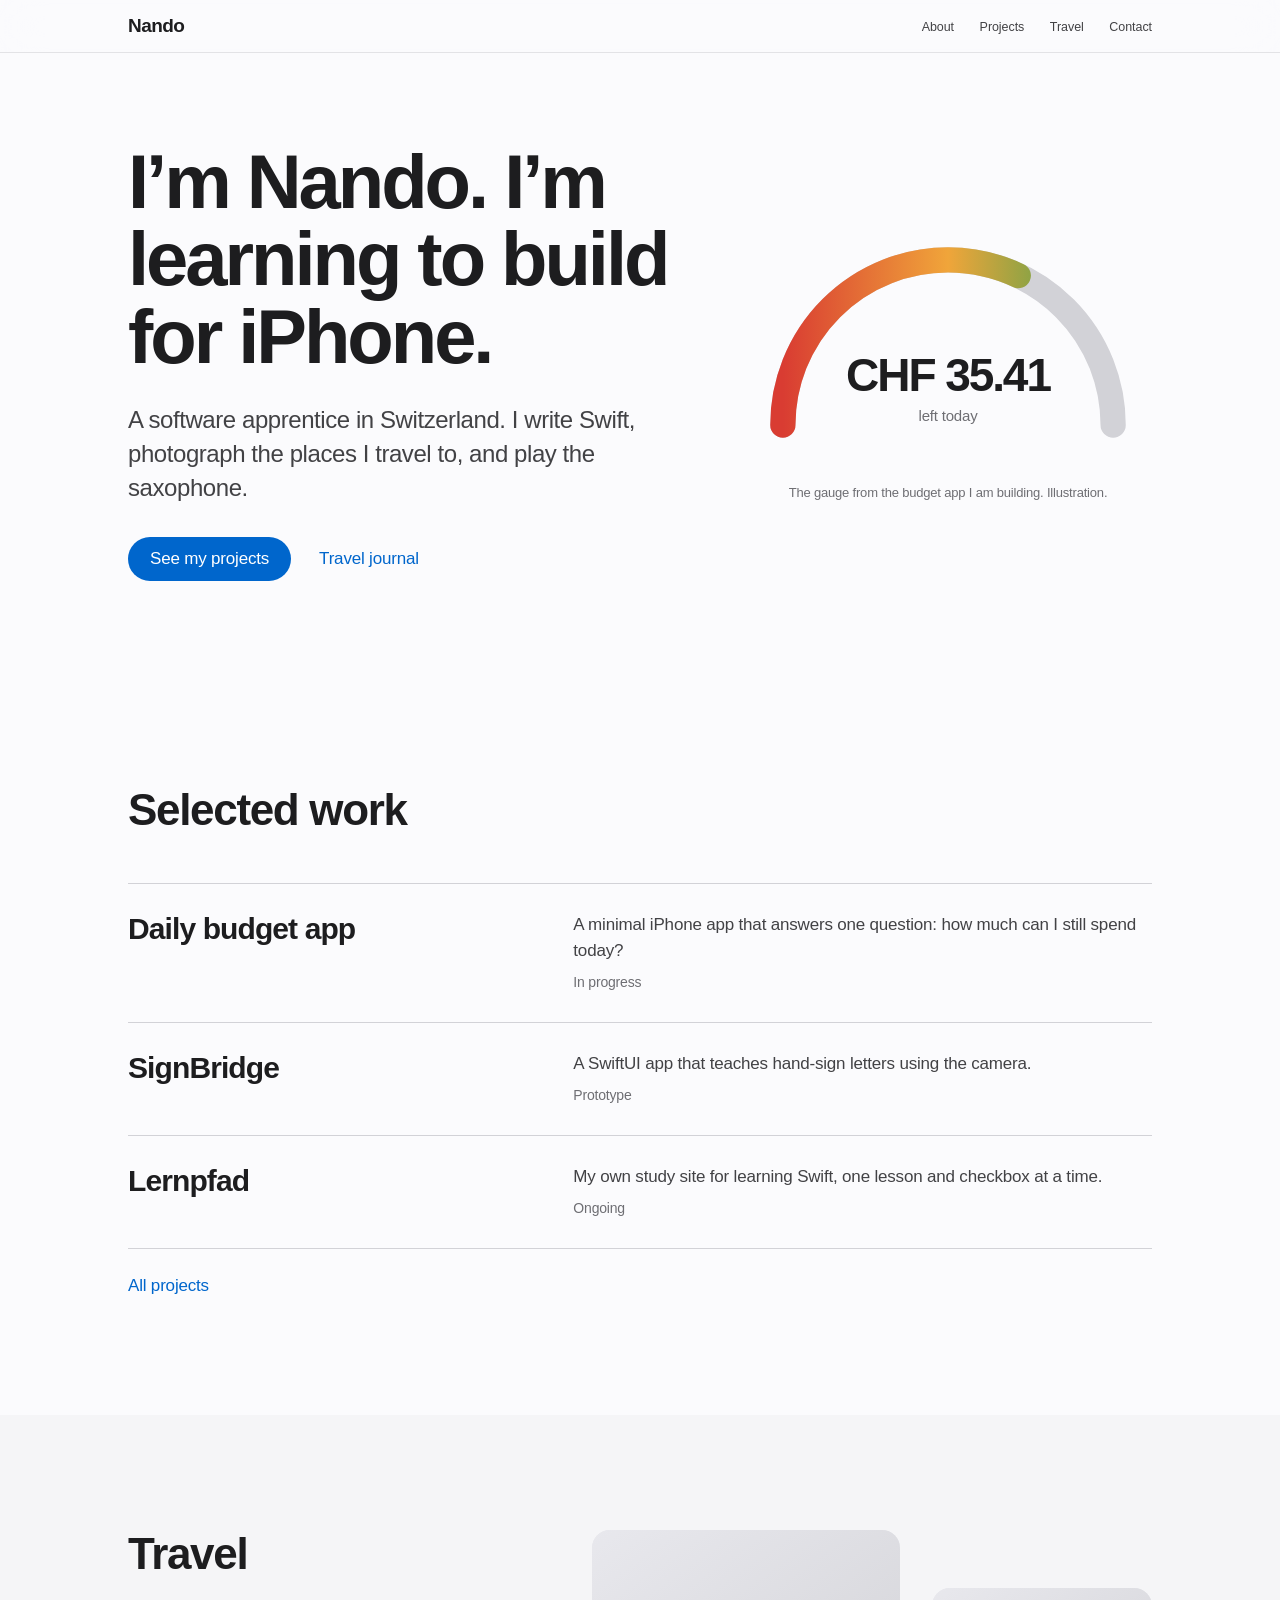
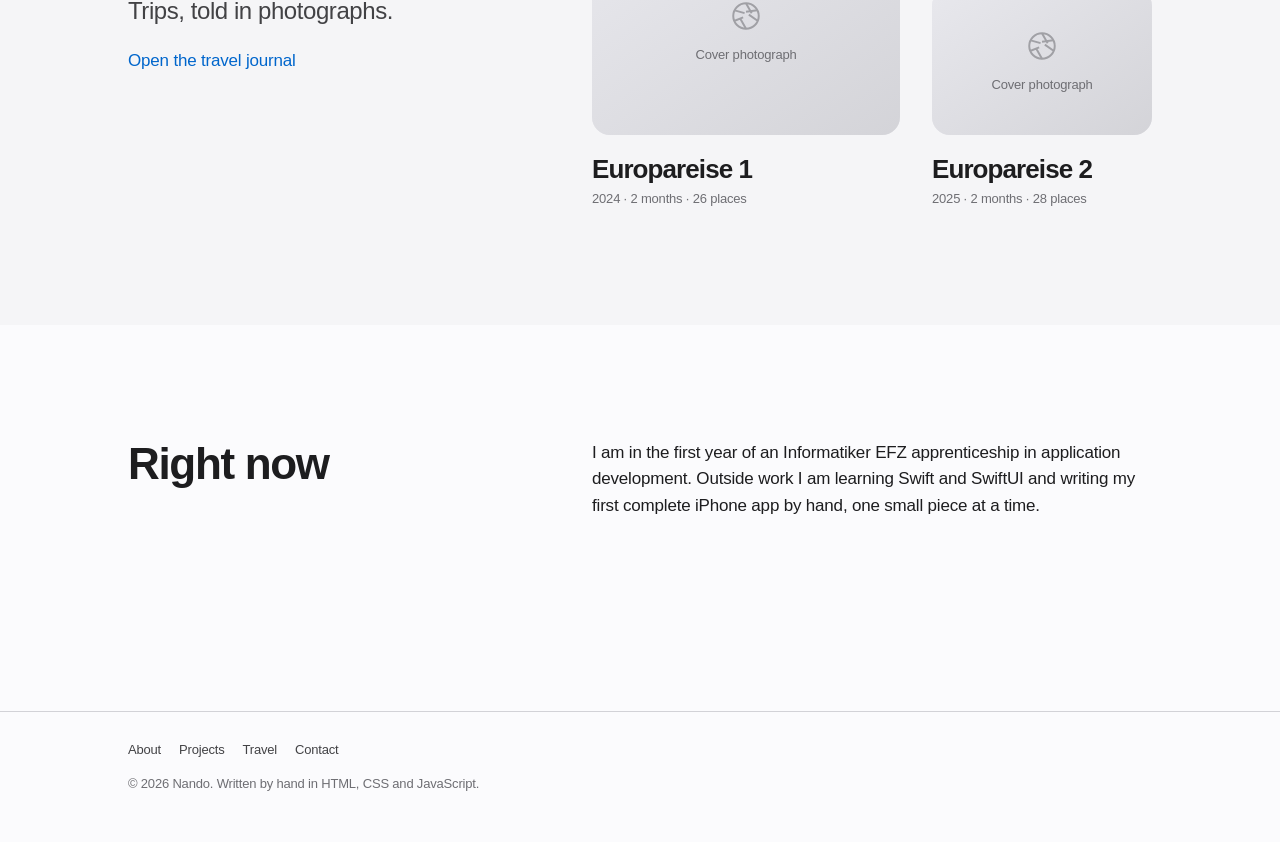
==== index.html @ f42b6181 "Set naerdev.ch as canonical site domain" ====
<!doctype html>
<html lang="en">
<head>
<meta charset="utf-8">
<meta name="viewport" content="width=device-width, initial-scale=1">
<title>Nando · Apprentice developer, learning to build for iPhone</title>
<meta name="description" content="Personal website of Nando, an apprentice software developer in Switzerland: Swift and SwiftUI projects and travel photography.">
<meta name="color-scheme" content="light dark">
<meta name="theme-color" content="#fbfbfd">

<link rel="canonical" href="https://naerdev.ch/">
<link rel="icon" href="favicon.svg" type="image/svg+xml">
<meta property="og:type" content="website">
<meta property="og:site_name" content="Nando">
<meta property="og:title" content="Nando · Apprentice developer, learning to build for iPhone">
<meta property="og:description" content="Personal website of Nando, an apprentice software developer in Switzerland: Swift and SwiftUI projects and travel photography.">
<meta property="og:url" content="https://naerdev.ch/">
<meta property="og:image" content="https://naerdev.ch/images/og.png">
<meta name="twitter:card" content="summary_large_image">
<link rel="stylesheet" href="css/style.css?v=20261116">
<script type="application/ld+json">{"@context": "https://schema.org", "@type": "Person", "name": "Nando", "jobTitle": "Apprentice software developer", "url": "https://naerdev.ch/"}</script>
</head>
<body data-page="home">
<a class="skip" href="#main">Skip to content</a>
<header class="site-header" id="site-header"><div class="bar"><a class="wordmark" href="index.html">Nando</a><noscript><nav class="fallback-nav" aria-label="Main"><a href="about.html">About</a><a href="projects.html">Projects</a><a href="travel.html">Travel</a><a href="contact.html">Contact</a></nav></noscript></div></header>
<main id="main">
<section class="hero"><div class="wrap hero-grid">
<div>
<h1>I&rsquo;m Nando. I&rsquo;m learning to build for iPhone.</h1>
<p class="lede">A software apprentice in Switzerland. I write Swift, photograph the places I travel to, and play the saxophone.</p>
<p class="hero-actions"><a class="btn" href="projects.html">See my projects</a><a class="btn-quiet btn" href="travel.html">Travel journal</a></p>
</div>
<div class="gauge" role="img" aria-label="Illustration of the budget app's gauge: 64 percent of the daily budget remaining">
  <div class="gauge-box">
    <svg viewBox="0 0 420 240" aria-hidden="true">
      <defs><linearGradient id="gg" gradientUnits="userSpaceOnUse" x1="40" y1="0" x2="380" y2="0">
        <stop offset="0" stop-color="#d93c32"/><stop offset="0.5" stop-color="#f0a53a"/><stop offset="1" stop-color="#30a14e"/></linearGradient></defs>
      <path class="gauge-track" d="M 40 210 A 170 170 0 0 1 380 210" fill="none" stroke-width="26" stroke-linecap="round" pathLength="100"/>
      <path id="gauge-arc" class="gauge-arc" d="M 40 210 A 170 170 0 0 1 380 210" fill="none" stroke="url(#gg)" stroke-width="26" stroke-linecap="round" pathLength="100" stroke-dasharray="100" stroke-dashoffset="36"/>
    </svg>
    <div class="gauge-readout"><div class="gauge-value" id="gauge-value">CHF 38.40</div><div class="gauge-label">left today</div></div>
  </div>
  <p class="gauge-note">The gauge from the budget app I am building. Illustration.</p>
</div>
</div></section>

<section class="section"><div class="wrap">
<h2 class="section-title">Selected work</h2>
<ul class="rows" id="home-projects"></ul>
<p style="margin-top:24px"><a class="link" href="projects.html">All projects</a></p>
</div></section>

<section class="band section"><div class="wrap">
<div class="two-col">
<div><h2>Travel</h2><p class="lede" style="margin-top:16px">Trips, told in photographs.</p><p style="margin-top:20px"><a class="link" href="travel.html">Open the travel journal</a></p></div>
<div class="teaser" id="home-travel"></div>
</div></div></section>

<section class="section"><div class="wrap two-col">
<h2>Right now</h2>
<div class="prose"><p>I am in the first year of an Informatiker EFZ apprenticeship in application development. Outside work I am learning Swift and SwiftUI and writing my first complete iPhone app by hand, one small piece at a time.</p>
</div>
</div></section>
<noscript><p class="wrap muted" style="padding:24px var(--gutter)">This page needs JavaScript to show its content.</p></noscript>
</main>
<footer class="site-footer" id="site-footer"></footer>
<script src="content/site.js"></script><script src="js/main.js"></script><script src="content/projects.js"></script><script src="content/trips.js?v=20261116c"></script><script src="content/photo-index.js"></script><script src="js/projects.js"></script><script src="js/travel.js?v=20261116"></script><script src="js/home.js"></script>
</body>
</html>
---- css/style.css ----
/* ==========================================================================
   Personal site - one stylesheet.
   Sections: 1 tokens, 2 base, 3 header, 4 layout, 5 hero, 6 lists,
             7 media + placeholders, 8 travel, 9 gallery, 10 lightbox,
             11 journal, 12 forms, 13 footer, 14 motion
   ========================================================================== */

/* 1. Tokens ---------------------------------------------------------------- */
:root {
  --bg: #fbfbfd;
  --bg-alt: #f5f5f7;
  --ink: #1d1d1f;
  --ink-2: #424245;
  --ink-3: #6e6e73;
  --line: #d2d2d7;
  --accent: #0066cc;
  --ph: #e8e8ed;
  --ph-ink: #6e6e73;
  --bar-bg: rgba(251, 251, 253, 0.82);
  --good: #30a14e;
  --bad: #d93c32;

  --sans: -apple-system, BlinkMacSystemFont, "SF Pro Text", "SF Pro Display", "Helvetica Neue", Helvetica, Arial, sans-serif;
  --serif: ui-serif, "New York", "Iowan Old Style", "Palatino Linotype", Georgia, serif;

  --max: 1120px;
  --gutter: clamp(20px, 5vw, 48px);
  --bar-h: 52px;
}
@media (prefers-color-scheme: dark) {
  :root:not([data-theme="light"]) {
    --bg: #000; --bg-alt: #101012; --ink: #f5f5f7; --ink-2: #d2d2d7; --ink-3: #98989d;
    --line: #2c2c2e; --accent: #2997ff; --ph: #1c1c1e; --ph-ink: #98989d;
    --bar-bg: rgba(0, 0, 0, 0.72);
  }
}
:root[data-theme="dark"] {
  --bg: #000; --bg-alt: #101012; --ink: #f5f5f7; --ink-2: #d2d2d7; --ink-3: #98989d;
  --line: #2c2c2e; --accent: #2997ff; --ph: #1c1c1e; --ph-ink: #98989d;
  --bar-bg: rgba(0, 0, 0, 0.72);
}

/* 2. Base ------------------------------------------------------------------ */
*, *::before, *::after { box-sizing: border-box; }
html { -webkit-text-size-adjust: 100%; scroll-padding-top: calc(var(--bar-h) + 16px); }
body {
  margin: 0; background: var(--bg); color: var(--ink);
  font: 17px/1.55 var(--sans); letter-spacing: -0.011em;
  -webkit-font-smoothing: antialiased; text-rendering: optimizeLegibility;
}
body.no-scroll { overflow: hidden; }
img { max-width: 100%; display: block; }
a { color: var(--accent); text-decoration: none; }
a:hover { text-decoration: underline; text-underline-offset: 3px; }
:focus-visible { outline: 3px solid var(--accent); outline-offset: 3px; border-radius: 4px; }
h1, h2, h3, p, ul, ol, figure { margin: 0; }
ul, ol { padding: 0; list-style: none; }
.skip { position: absolute; left: 12px; top: -60px; background: var(--ink); color: var(--bg); padding: 10px 16px; border-radius: 8px; z-index: 200; }
.skip:focus { top: 8px; text-decoration: none; }
.sr-only { position: absolute; width: 1px; height: 1px; overflow: hidden; clip: rect(0 0 0 0); white-space: nowrap; }

h1 { font-size: clamp(40px, 7.4vw, 88px); line-height: 1.02; letter-spacing: -0.04em; font-weight: 700; }
h2 { font-size: clamp(28px, 4vw, 44px); line-height: 1.1; letter-spacing: -0.03em; font-weight: 700; }
h3 { font-size: clamp(19px, 2vw, 22px); line-height: 1.25; letter-spacing: -0.02em; font-weight: 600; }
.lede { font-size: clamp(19px, 2.2vw, 24px); line-height: 1.42; letter-spacing: -0.018em; color: var(--ink-2); max-width: 34em; }
.muted { color: var(--ink-3); }
.small { font-size: 14px; }
.prose { max-width: 40em; }
.prose p + p { margin-top: 1em; }
.prose a { text-decoration: underline; text-underline-offset: 3px; }
.link { font-weight: 500; }

/* 3. Header ---------------------------------------------------------------- */
.site-header { position: sticky; top: 0; z-index: 100; min-height: var(--bar-h); background: var(--bar-bg);
  -webkit-backdrop-filter: saturate(180%) blur(20px); backdrop-filter: saturate(180%) blur(20px);
  border-bottom: 1px solid color-mix(in srgb, var(--line) 60%, transparent); }
.bar { max-width: var(--max); margin: 0 auto; padding: 0 var(--gutter); height: var(--bar-h);
  display: flex; align-items: center; justify-content: space-between; gap: 24px; }
.wordmark { font-size: 19px; font-weight: 700; letter-spacing: -0.03em; color: var(--ink); }
.wordmark:hover { text-decoration: none; }
.nav ul { display: none; gap: clamp(14px, 2vw, 26px); }
.nav a { font-size: 12.5px; color: var(--ink-2); letter-spacing: -0.005em; }
.nav a:hover, .nav a[aria-current="page"] { color: var(--ink); text-decoration: none; }
.nav a[aria-current="page"] { font-weight: 600; }
.menu-btn { appearance: none; background: none; border: 0; color: var(--ink); font: 500 15px var(--sans);
  min-height: 44px; padding: 0 4px; cursor: pointer; }
.menu-panel { position: fixed; inset: var(--bar-h) 0 0 0; background: var(--bg); padding: 24px var(--gutter) 48px; overflow-y: auto; z-index: 99; }
.menu-panel[hidden] { display: none; }
.menu-panel a { display: block; padding: 10px 0; font-size: 30px; font-weight: 700; letter-spacing: -0.03em; color: var(--ink); border-bottom: 1px solid var(--line); }
.menu-panel a:hover { text-decoration: none; color: var(--accent); }
@media (min-width: 960px) {
  .nav ul { display: flex; }
  .menu-btn, .menu-panel { display: none; }
}
.fallback-nav { display: flex; flex-wrap: wrap; gap: 14px; font-size: 13px; }

/* 4. Layout ---------------------------------------------------------------- */
.wrap { max-width: var(--max); margin: 0 auto; padding: 0 var(--gutter); }
.section { padding: clamp(56px, 9vw, 120px) 0; }
.section + .section { padding-top: 0; }
.page-head { padding: clamp(48px, 9vw, 112px) 0 clamp(32px, 5vw, 64px); }
.page-head .lede { margin-top: 24px; }
.band { background: var(--bg-alt); }
.band.section { padding: clamp(56px, 9vw, 120px) 0; }
.band + .section { padding-top: clamp(56px, 9vw, 120px); }
.section-title { margin-bottom: clamp(24px, 4vw, 48px); }
.two-col { display: grid; gap: 32px; }
@media (min-width: 800px) { .two-col { grid-template-columns: 5fr 7fr; gap: 64px; } }

/* 5. Home hero ------------------------------------------------------------- */
.hero { padding: clamp(40px, 7vw, 96px) 0 clamp(48px, 7vw, 96px); }
.hero-grid { display: grid; gap: 48px; align-items: center; }
.hero h1 { max-width: 13ch; font-size: clamp(40px, 6.2vw, 76px); }
.hero .lede { margin-top: 28px; }
.hero-actions { display: flex; flex-wrap: wrap; gap: 14px 28px; margin-top: 32px; font-size: 17px; }
.btn { display: inline-flex; align-items: center; min-height: 44px; padding: 0 22px; border-radius: 980px; background: var(--accent); color: #fff; font-weight: 500; }
.btn:hover { text-decoration: none; filter: brightness(1.08); }
.btn-quiet { background: transparent; color: var(--accent); padding: 0; }
@media (min-width: 900px) { .hero-grid { grid-template-columns: 1.15fr 0.85fr; gap: 64px; } }

.gauge { width: 100%; max-width: 420px; margin-inline: auto; }
.gauge svg { width: 100%; height: auto; overflow: visible; }
.gauge-track { stroke: var(--line); }
.gauge-box { position: relative; }
.gauge-readout { text-align: center; position: absolute; left: 0; right: 0; top: 54%; }
.gauge-value { font-size: clamp(30px, 4.4vw, 46px); font-weight: 700; letter-spacing: -0.045em; line-height: 1; font-variant-numeric: tabular-nums; }
.gauge-label { color: var(--ink-3); font-size: 15px; margin-top: 6px; }
.gauge-note { text-align: center; margin-top: 20px; font-size: 13px; color: var(--ink-3); }

/* 6. Lists ----------------------------------------------------------------- */
.rows > li { border-top: 1px solid var(--line); }
.rows > li:last-child { border-bottom: 1px solid var(--line); }
.row { display: grid; gap: 10px 32px; padding: 28px 0; color: inherit; }
a.row:hover { text-decoration: none; }
a.row:hover .row-title { color: var(--accent); }
.row-title { font-size: clamp(22px, 2.6vw, 30px); font-weight: 700; letter-spacing: -0.03em; line-height: 1.15; transition: color .2s; }
.row-text { color: var(--ink-2); max-width: 36em; }
.row-meta { color: var(--ink-3); font-size: 14px; }
.tags { display: flex; flex-wrap: wrap; gap: 6px 14px; color: var(--ink-3); font-size: 14px; margin-top: 8px; }
.tags li + li::before { content: ""; }
@media (min-width: 800px) { .row { grid-template-columns: 5fr 7fr; } .row-side { grid-column: 2; } }
.status { display: inline-block; font-size: 13px; font-weight: 500; color: var(--ink-2); background: var(--bg-alt); padding: 3px 10px; border-radius: 980px; }
.band .status { background: var(--bg); }

.spec > div { display: grid; gap: 6px 40px; padding: 26px 0; border-top: 1px solid var(--line); }
.spec > div:last-child { border-bottom: 1px solid var(--line); }
.spec dt { font-weight: 600; letter-spacing: -0.02em; font-size: 19px; }
.spec dd { margin: 0; color: var(--ink-2); max-width: 38em; }
@media (min-width: 800px) { .spec > div { grid-template-columns: 5fr 7fr; } }

.timeline { position: relative; }
.timeline li { display: grid; gap: 4px 40px; padding: 26px 0; border-top: 1px solid var(--line); }
.timeline li:last-child { border-bottom: 1px solid var(--line); }
.timeline .when { font-weight: 600; letter-spacing: -0.02em; }
.timeline h3 { margin-bottom: 4px; }
.timeline p { color: var(--ink-2); max-width: 38em; }
@media (min-width: 800px) { .timeline li { grid-template-columns: 5fr 7fr; } }

/* 7. Media + placeholders ------------------------------------------------- */
.media { position: relative; overflow: hidden; background: var(--ph); aspect-ratio: var(--ratio, 3 / 2); }
.media > img { position: absolute; inset: 0; width: 100%; height: 100%; object-fit: cover; opacity: 0; transition: opacity .5s ease; }
.media.is-loaded > img { opacity: 1; }
.media .ph { position: absolute; inset: 0; display: none; flex-direction: column; align-items: center; justify-content: center; gap: 12px;
  color: var(--ph-ink); text-align: center; padding: 16px; font-size: 13px;
  background: linear-gradient(145deg, var(--ph), color-mix(in srgb, var(--ph) 90%, var(--ink) 10%)); }
.media.is-empty .ph { display: flex; }
.media .ph svg { width: 34px; height: 34px; opacity: .55; }
.media.is-empty > img { display: none; }
.round { border-radius: 18px; }

/* 8. Travel ---------------------------------------------------------------- */
.chapters { display: grid; gap: clamp(72px, 12vw, 160px); padding-bottom: clamp(72px, 12vw, 160px); }
.chapter { display: grid; grid-template-columns: repeat(12, 1fr); gap: 24px clamp(16px, 2.4vw, 32px); align-items: end; }
.chapter .c-img { grid-column: 1 / -1; display: block; }
.chapter .c-img .media { --ratio: 4 / 3; border-radius: 4px; }
.chapter .c-text { grid-column: 1 / -1; }
.c-dest { color: var(--ink-3); font-size: 15px; }
.c-title { font-family: var(--serif); font-weight: 500; font-size: clamp(34px, 5vw, 56px); line-height: 1.04; letter-spacing: -0.02em; margin: 6px 0 10px; }
.c-title a { color: var(--ink); }
.c-title a:hover { text-decoration: none; }
.c-meta { color: var(--ink-3); font-size: 14px; }
.c-desc { margin: 18px 0 20px; color: var(--ink-2); max-width: 28em; font-size: 18px; line-height: 1.5; }
@media (min-width: 900px) {
  .v-wide .c-img .media { --ratio: 21 / 9; }
  .v-wide .c-text { grid-column: 1 / span 6; }
  .v-left .c-img { grid-column: 1 / span 8; }
  .v-left .c-text { grid-column: 9 / span 4; }
  .v-right .c-img { grid-column: 5 / span 8; order: 2; }
  .v-right .c-text { grid-column: 1 / span 4; order: 1; }
  .v-tall .c-img { grid-column: 2 / span 5; }
  .v-tall .c-img .media { --ratio: 4 / 5; }
  .v-tall .c-text { grid-column: 8 / span 4; }
}

.teaser { display: grid; gap: 24px; }
.teaser a { color: var(--ink); display: block; }
.teaser a:hover { text-decoration: none; }
.teaser .media { border-radius: 18px; }
.teaser .t-title { font-family: var(--sans); font-size: 26px; font-weight: 600; letter-spacing: -0.035em; margin-top: 14px; }
.teaser .t-sub { color: var(--ink-3); font-size: 13px; }
@media (min-width: 800px) { .teaser { grid-template-columns: 7fr 5fr; align-items: end; gap: 32px; } .teaser a:nth-child(2) .media { --ratio: 4 / 5; } }

/* Trip page (dark) */
.trip-hero { position: relative; min-height: min(86svh, 820px); display: flex; align-items: flex-end; background: var(--ph); overflow: hidden; margin-top: calc(var(--bar-h) * -1); }
.trip-hero .media { position: absolute; inset: 0; aspect-ratio: auto; height: 100%; }
.trip-hero::after { content: ""; position: absolute; inset: 0; background: linear-gradient(to top, rgba(0,0,0,.78), rgba(0,0,0,.05) 62%); pointer-events: none; }
.trip-hero .wrap { position: relative; z-index: 1; width: 100%; padding-bottom: clamp(32px, 6vw, 72px); color: #f5f5f7; }
.trip-hero h1 { font-family: var(--serif); font-weight: 500; letter-spacing: -0.03em; line-height: 1; font-size: clamp(48px, 9vw, 112px); }
.trip-hero .t-dest { font-size: clamp(17px, 2vw, 22px); margin-top: 14px; color: #e5e5ea; }
.trip-hero .t-dates { color: #c7c7cc; font-size: 15px; margin-top: 4px; }
.trip-intro { padding: clamp(48px, 8vw, 112px) 0; }
.trip-intro p { font-family: var(--serif); font-size: clamp(22px, 2.8vw, 32px); line-height: 1.38; letter-spacing: -0.012em; max-width: 30em; }
.moments { display: grid; gap: 28px; padding: 0 0 clamp(48px, 8vw, 96px); }
.moments h3 { font-family: var(--serif); font-weight: 500; font-size: 22px; }
.moments p { color: var(--ink-2); margin-top: 6px; max-width: 30em; }
@media (min-width: 800px) { .moments { grid-template-columns: repeat(3, 1fr); gap: 40px; } }
.trip-nav { display: grid; gap: 28px; padding: clamp(48px, 8vw, 96px) 0; border-top: 1px solid var(--line); }
.trip-nav a { display: block; color: var(--ink); }
.trip-nav a:hover { text-decoration: none; }
.trip-nav .tn-label { color: var(--ink-3); font-size: 14px; }
.trip-nav .tn-title { font-family: var(--serif); font-size: clamp(26px, 3.4vw, 40px); letter-spacing: -0.02em; }
.trip-nav .tn-next { text-align: left; }
@media (min-width: 800px) { .trip-nav { grid-template-columns: 1fr 1fr 1fr; align-items: end; } .trip-nav .tn-mid { text-align: center; } .trip-nav .tn-next { text-align: right; } }

/* 9. Photo items (used by the travel collage) ------------------------------ */
.gallery-note { color: var(--ink-3); font-size: 14px; margin-top: 18px; }

/* 10. Lightbox ------------------------------------------------------------- */
dialog.lb { position: fixed; inset: 0; width: 100%; height: 100%; max-width: none; max-height: none; margin: 0; padding: 0; border: 0;
  background: rgba(0, 0, 0, 0.98); color: #f5f5f7; overflow: hidden; }
dialog.lb:not([open]) { display: none; }
dialog.lb::backdrop { background: transparent; }
.lb-stage { position: absolute; inset: 0; display: flex; flex-direction: column; align-items: center; justify-content: center;
  padding: 64px clamp(12px, 8vw, 96px) 72px; touch-action: pan-y; }
.lb-stage img { max-width: 100%; max-height: 100%; min-height: 0; object-fit: contain; transition: opacity .2s; }
.lb-stage img.is-loading { opacity: .25; }
.lb-info { position: absolute; left: 0; right: 0; bottom: 0; padding: 14px 72px 18px; text-align: center; font-size: 14px; color: #c7c7cc; min-height: 56px; }
.lb-info .lb-count { color: #8e8e93; font-size: 13px; margin-top: 2px; font-variant-numeric: tabular-nums; }
.lb-btn { position: absolute; width: 48px; height: 48px; display: grid; place-items: center; border: 0; border-radius: 50%; background: rgba(60,60,67,.6);
  color: #fff; cursor: pointer; padding: 0; -webkit-backdrop-filter: blur(10px); backdrop-filter: blur(10px); }
.lb-btn:hover { background: rgba(90,90,97,.8); }
.lb-btn svg { width: 22px; height: 22px; }
.lb-close { top: 12px; right: 12px; }
.lb-prev { left: 12px; top: 50%; transform: translateY(-50%); }
.lb-next { right: 12px; top: 50%; transform: translateY(-50%); }
dialog.lb.single .lb-prev, dialog.lb.single .lb-next, dialog.lb.single .lb-count { display: none; }
@media (max-width: 700px) {
  .lb-prev, .lb-next { top: auto; bottom: 10px; transform: none; width: 44px; height: 44px; }
  .lb-prev { left: 10px; } .lb-next { right: 10px; }
  .lb-stage { padding: 64px 8px 84px; }
}

/* 11. Journal -------------------------------------------------------------- */
.post-date { color: var(--ink-3); font-size: 14px; }
.article { padding-bottom: clamp(56px, 9vw, 112px); }
.article h1 { font-family: var(--serif); font-weight: 500; letter-spacing: -0.03em; font-size: clamp(38px, 6vw, 64px); }
.article .body { margin-top: 40px; max-width: 36em; font-family: var(--serif); font-size: 20px; line-height: 1.65; letter-spacing: 0; }
.article .body p + p { margin-top: 1.1em; }
.article .body h2 { font-family: var(--sans); font-size: 26px; margin: 2em 0 .6em; }
.article .body figure { margin: 2em 0; font-family: var(--sans); }
.article .body figcaption { color: var(--ink-3); font-size: 14px; margin-top: 8px; }
.article .body img { border-radius: 4px; width: 100%; }
.empty { color: var(--ink-3); padding: 24px 0; }

/* 12. Forms / contact ------------------------------------------------------ */
.contact-mail { font-size: clamp(26px, 4.4vw, 52px); font-weight: 700; letter-spacing: -0.035em; word-break: break-word; }
.field { display: grid; gap: 6px; margin-bottom: 18px; }
.field label { font-size: 14px; color: var(--ink-3); }
.field input, .field textarea { font: inherit; color: var(--ink); background: var(--bg-alt); border: 1px solid transparent; border-radius: 12px; padding: 12px 14px; width: 100%; }
.field input:focus, .field textarea:focus { outline: 3px solid var(--accent); outline-offset: 0; background: var(--bg); }
.field textarea { min-height: 140px; resize: vertical; }
.links-list { display: flex; flex-wrap: wrap; gap: 8px 24px; margin-top: 12px; }

/* 13. Footer --------------------------------------------------------------- */
.site-footer { border-top: 1px solid var(--line); padding: 28px 0 48px; margin-top: clamp(32px, 6vw, 80px); color: var(--ink-3); font-size: 13px; }
.site-footer .wrap { display: grid; gap: 14px; }
.foot-links { display: flex; flex-wrap: wrap; gap: 6px 18px; }
.foot-links a { color: var(--ink-2); }

/* 14. Motion --------------------------------------------------------------- */
.hero .gauge-arc { transition: stroke-dashoffset 1.6s cubic-bezier(.2, .7, .2, 1); }
@media (prefers-reduced-motion: reduce) {
  *, *::before, *::after { transition: none !important; animation: none !important; scroll-behavior: auto !important; }
}

/* 15. Travel: overview strip, route, collage ------------------------------- */
.c-strip { grid-column: 1 / -1; order: 3; display: grid; grid-template-columns: repeat(4, 1fr); gap: clamp(8px, 1.4vw, 16px); margin-top: 8px; }
.c-strip a { display: block; color: var(--ink-3); font-size: 13px; }
.c-strip a:hover { text-decoration: none; color: var(--ink); }
.c-strip .media { border-radius: 4px; margin-bottom: 8px; }
.c-flags { font-size: 22px; letter-spacing: .14em; line-height: 1.2; margin-bottom: 6px; }
.t-flags { font-size: clamp(26px, 3.4vw, 40px); letter-spacing: .14em; line-height: 1.2; margin-top: 18px; }

.route-sec { padding: 0 0 clamp(48px, 8vw, 96px); }
.route-title { font-family: var(--serif); font-weight: 500; font-size: clamp(26px, 3vw, 34px); letter-spacing: -0.02em; margin-bottom: 24px; }
.route { border-top: 1px solid var(--line); }
.rr { display: grid; gap: 6px 32px; padding: 16px 0; border-bottom: 1px solid var(--line); }
.rr-country { font-weight: 600; letter-spacing: -0.02em; font-size: 17px; }
.rr-country span { font-size: 22px; margin-right: 6px; vertical-align: -2px; }
.rr-places { display: flex; flex-wrap: wrap; gap: 2px 20px; }
.rr-places li { font-size: 17px; color: var(--ink-3); }
.rr-places a { color: var(--ink); }
.rr-places a:hover { color: var(--accent); text-decoration: none; }
.rr-places li.is-empty { opacity: .7; }
@media (min-width: 800px) { .rr { grid-template-columns: 4fr 8fr; } }

/* the collage */
.flow { max-width: 1560px; margin: 0 auto; padding: 0 clamp(16px, 4vw, 64px) clamp(48px, 8vw, 120px); overflow-x: hidden; overflow-x: clip; }
.country-card { position: relative; min-height: 78svh; display: flex; flex-direction: column; justify-content: center; padding: clamp(56px, 10vw, 140px) 0 clamp(32px, 5vw, 64px); }
.cc-flag { font-size: clamp(120px, 26vw, 320px); line-height: 1; align-self: flex-end; translate: 0 var(--py, 0px); position: relative; z-index: 1; }
.country-card.flip .cc-flag { align-self: flex-start; }
.cc-name { font-size: clamp(56px, 16vw, 250px); font-weight: 700; letter-spacing: -0.055em; line-height: .88; margin-top: -0.14em; position: relative; z-index: 2; text-shadow: 0 2px 40px rgba(0, 0, 0, .35); }
.country-card.flip .cc-name { text-align: right; }
.cc-places { font-size: clamp(14px, 1.5vw, 18px); line-height: 1.8; color: var(--ink-3); max-width: 44em; margin-top: clamp(20px, 3vw, 36px); }
.country-card.flip .cc-places { margin-left: auto; text-align: right; }

.marquee { overflow: hidden; padding: clamp(8px, 2vw, 28px) 0; margin: 0 calc(clamp(16px, 4vw, 64px) * -1); }
.mq-track { display: inline-block; white-space: nowrap; font-size: clamp(64px, 13vw, 210px); font-weight: 700; letter-spacing: -0.05em; line-height: 1;
  color: transparent; -webkit-text-stroke: 2px rgba(245, 245, 247, .42); translate: var(--hx, 0px) 0; margin-left: -6vw; }

.cluster { position: relative; padding: clamp(20px, 3.5vw, 56px) 0 clamp(24px, 4.5vw, 72px); }
.cl-head { position: relative; z-index: 4; translate: 0 var(--py, 0px); }
.cl-meta { font-size: 14px; color: var(--ink-3); }
.cl-no { font-variant-numeric: tabular-nums; margin-right: 6px; }
.cl-name { font-family: var(--serif); font-weight: 500; font-size: clamp(52px, 12.5vw, 200px); line-height: .92; letter-spacing: -0.035em; margin: .1em 0 0;
  text-shadow: 0 4px 40px rgba(0, 0, 0, .5); }
.cluster.n-r .cl-head { text-align: right; }
.cluster.n-i .cl-head { padding-left: 12%; }
.cl-note { text-shadow: 0 1px 14px rgba(0, 0, 0, .75); position: relative; z-index: 4; flex: 0 1 22%; align-self: flex-end; margin: 0 3%; max-width: 22em; color: var(--ink-2); font-size: clamp(16px, 1.5vw, 20px); line-height: 1.5; }
.cluster > .cl-note { margin: 24px 0 0; }

/* where the name sits */
.cluster.v-above .cl-name { margin-bottom: clamp(8px, 1.5vw, 20px); }
.cluster.v-over .prow { position: relative; }
.cluster.v-over .cl-head { position: absolute; bottom: -.05em; left: 0; right: 0; z-index: 5; display: flex; flex-direction: column-reverse; padding: 0 3%; }
.cluster.v-over .cl-head[data-side="r"] { text-align: right; }
.cluster.v-over .cl-head[data-side="c"] { text-align: center; }
.cluster.v-over .cl-name { margin: 0; }
.cluster.v-over .cl-meta { color: #e5e5ea; text-shadow: 0 1px 12px rgba(0, 0, 0, .6); margin: 0 0 .6em; }
.cluster.v-between .cl-head { display: flex; flex-direction: column-reverse; margin: calc(var(--rm-b, 3vw) * -1) 0 0; padding: 0 3%; }
.cluster.v-between .cl-head[data-side="r"] { text-align: right; }
.cluster.v-between .cl-name { margin: -.42em 0 0; }
.cluster.v-between .cl-meta { margin-top: .6em; }
.cluster.v-between .cl-head + .prow { margin-top: calc(var(--rm, 3vw) * .5); }
.cluster.v-behind { padding-top: clamp(80px, 15vw, 240px); }
.cluster.v-behind .cl-head { position: absolute; top: clamp(8px, 2vw, 32px); left: 0; right: 0; z-index: 0; }
.cluster.v-behind .cl-name { font-family: var(--sans); font-weight: 700; letter-spacing: -0.05em; font-size: clamp(64px, 17vw, 280px); color: transparent;
  -webkit-text-stroke: 2px rgba(245, 245, 247, .4); text-shadow: none; }
.cluster.v-behind .rows { position: relative; z-index: 1; }

.prow { display: flex; align-items: flex-start; margin-top: var(--rm, 2vw); }
.prow.s-l { justify-content: flex-start; }
.prow.s-r { justify-content: flex-end; }
.prow.s-c { justify-content: center; }
.item { position: relative; flex: none; width: calc(var(--w, 50) * 1%); margin-left: calc(var(--ml, 0) * 1%); margin-top: var(--mt, 0px);
  aspect-ratio: 3 / 2; border-radius: 6px; translate: var(--hx, 0px) var(--py, 0px); z-index: 1; }
.item.r-p { aspect-ratio: 3 / 4; }
.item > button { position: absolute; inset: 0; width: 100%; height: 100%; display: block; padding: 0; margin: 0; border: 0; background: var(--ph); cursor: zoom-in; border-radius: 6px; overflow: hidden; }
.item .round-sm { border-radius: 6px; }
.item .media { position: absolute; inset: 0; aspect-ratio: auto; height: 100%; }
.item.is-ph { cursor: default; }
.item-cap { position: absolute; left: 0; right: 0; bottom: 0; border-radius: 0 0 6px 6px; padding: 36px 14px 12px; color: #fff; font-size: 13px; pointer-events: none;
  background: linear-gradient(to top, rgba(0, 0, 0, .55), transparent); opacity: 0; transition: opacity .25s; }
.item:hover .item-cap, .item:focus-within .item-cap { opacity: 1; }
@media (max-width: 700px) {
  .prow { flex-direction: column; align-items: flex-start; margin-top: 6vw; }
  .prow.s-r { align-items: flex-end; }
  .prow.s-c { align-items: center; }
  .prow .item { width: 82%; margin: 0; }
  .prow .item.r-p { width: 58%; }
  .prow .item + .item { margin-top: 5vw; align-self: flex-end; }
  .prow.all-p { flex-direction: row; gap: 3vw; align-items: flex-start; }
  .prow.all-p .item { width: 46%; align-self: auto; }
  .prow.all-p .item + .item { margin-top: 8vw; }
  .item-cap { display: none; }
  .cluster.n-i .cl-head { padding-left: 0; }
  .country-card { min-height: 58svh; }
  .cluster.v-behind .cl-name { font-size: 11.5vw; overflow-wrap: anywhere; }
  .cl-note { flex-basis: 40%; }
  .cluster.v-over .cl-head { padding: 0 4%; }
}

/* flag stickers on photographs, flags drifting between rows */
.sticker { position: absolute; z-index: 6; font-size: clamp(34px, 5.2vw, 78px); line-height: 1; rotate: var(--rot, -8deg); pointer-events: none; filter: drop-shadow(0 6px 14px rgba(0, 0, 0, .5)); }
.sticker.sk-tr { top: -.32em; right: -.22em; }
.sticker.sk-bl { bottom: -.32em; left: -.22em; }
.sticker.sk-tl { top: -.32em; left: -.22em; }
.flag-float { position: relative; z-index: 6; font-size: clamp(56px, 9vw, 150px); line-height: 1; margin: -2vw 0; pointer-events: none; translate: 0 var(--py, 0px); filter: drop-shadow(0 8px 20px rgba(0, 0, 0, .45)); }
.flag-float.f-r { align-self: flex-end; margin-right: 8%; rotate: 8deg; }
.flag-float.f-l { align-self: flex-start; margin-left: 10%; rotate: -9deg; }

.hud { position: fixed; left: 50%; bottom: max(16px, env(safe-area-inset-bottom)); z-index: 50; display: flex; align-items: center; gap: 10px;
  padding: 9px 18px; border-radius: 980px; color: #f5f5f7; font-size: 13px; letter-spacing: -0.005em; white-space: nowrap; pointer-events: none;
  background: rgba(44, 44, 46, 0.72); -webkit-backdrop-filter: saturate(180%) blur(20px); backdrop-filter: saturate(180%) blur(20px);
  opacity: 0; transform: translate(-50%, 16px); transition: opacity .35s ease, transform .35s ease; }
.hud.on { opacity: 1; transform: translate(-50%, 0); }
.hud-flag { font-size: 18px; line-height: 1; }
.hud-name { font-weight: 600; }
.hud-no { color: #aeaeb2; font-variant-numeric: tabular-nums; }
.hud-no:empty { display: none; }

/* reveal on scroll (only when JavaScript and motion are available) */
.js-reveal .reveal { opacity: 0; transform: translateY(26px); transition: opacity .9s cubic-bezier(.2, .7, .2, 1), transform .9s cubic-bezier(.2, .7, .2, 1); }
.js-reveal .reveal.in { opacity: 1; transform: none; }
.js-reveal .item[data-reveal] { opacity: 0; transform: scale(.94); transition: opacity 1s cubic-bezier(.2, .7, .2, 1), transform 1s cubic-bezier(.2, .7, .2, 1); }
.js-reveal .item[data-reveal][data-in] { opacity: 1; transform: none; }

@media (max-width: 700px) { .c-strip { grid-template-columns: repeat(2, 1fr); } }
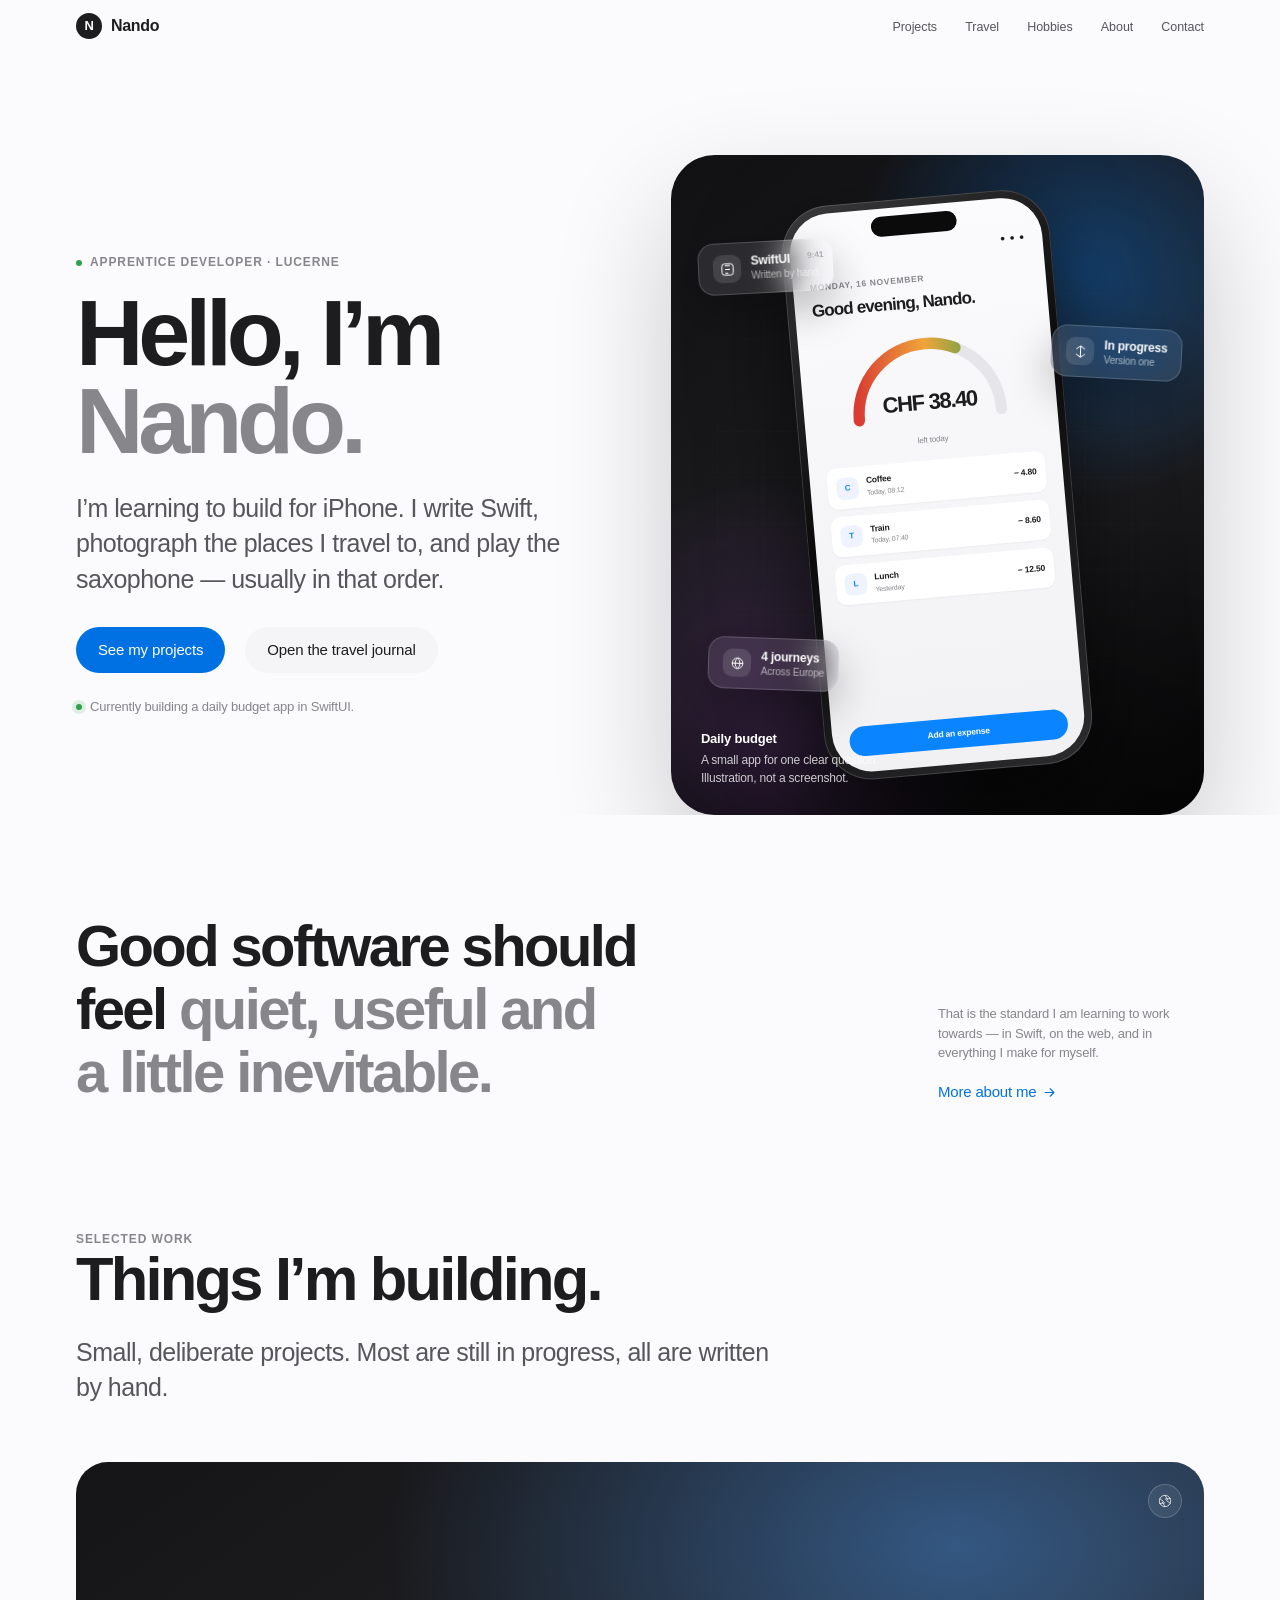
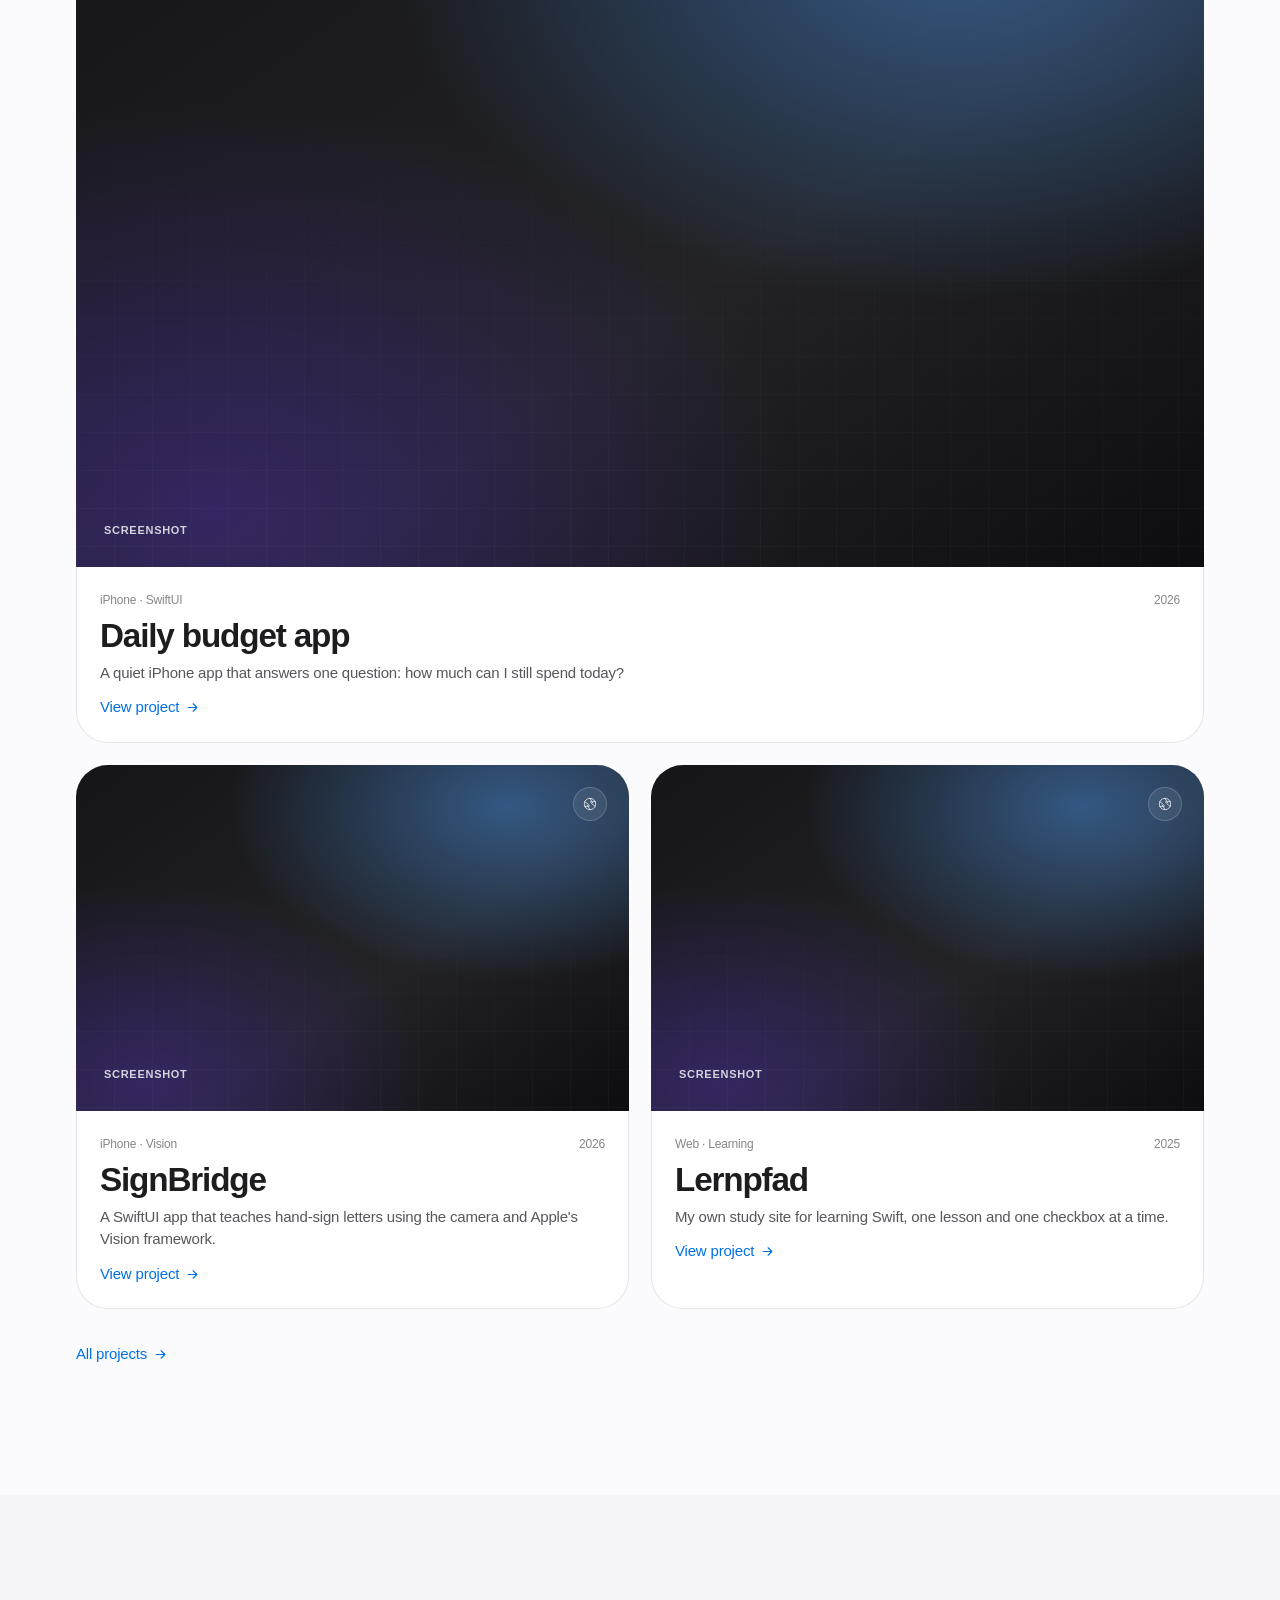
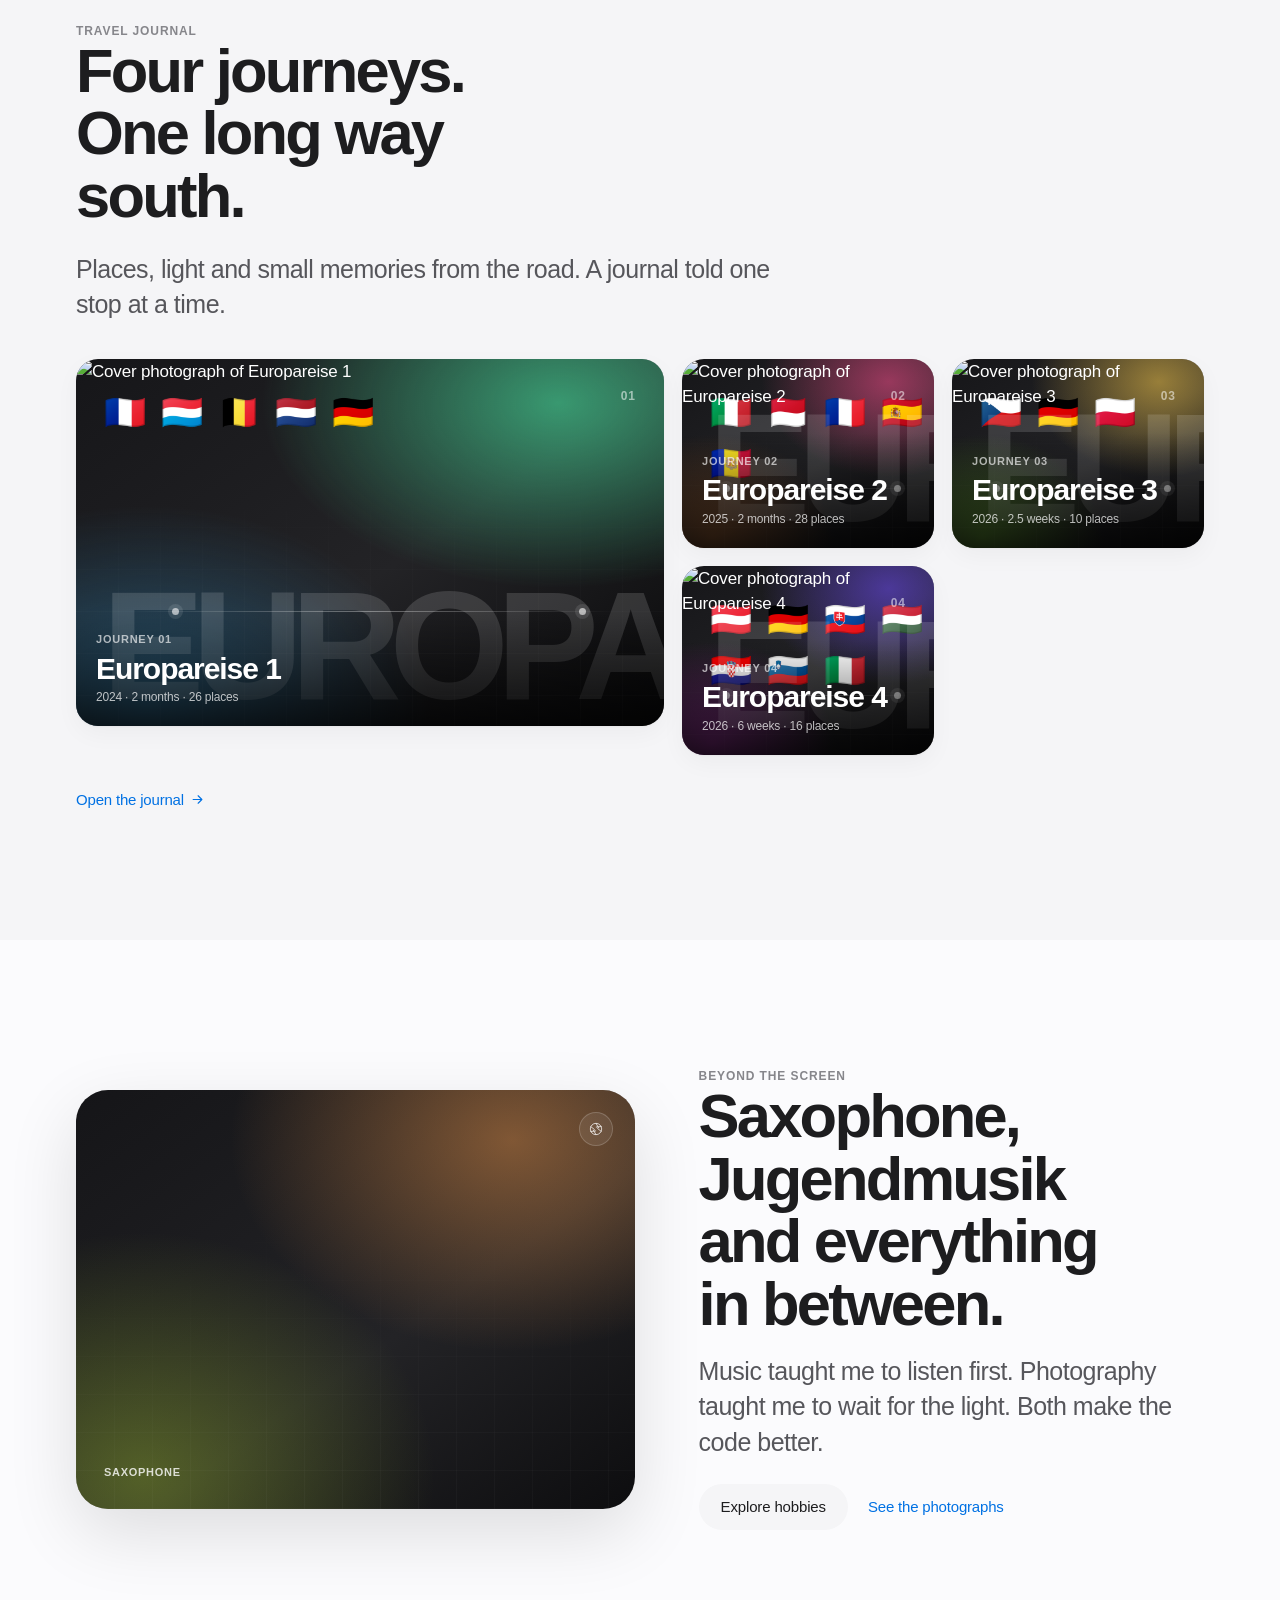
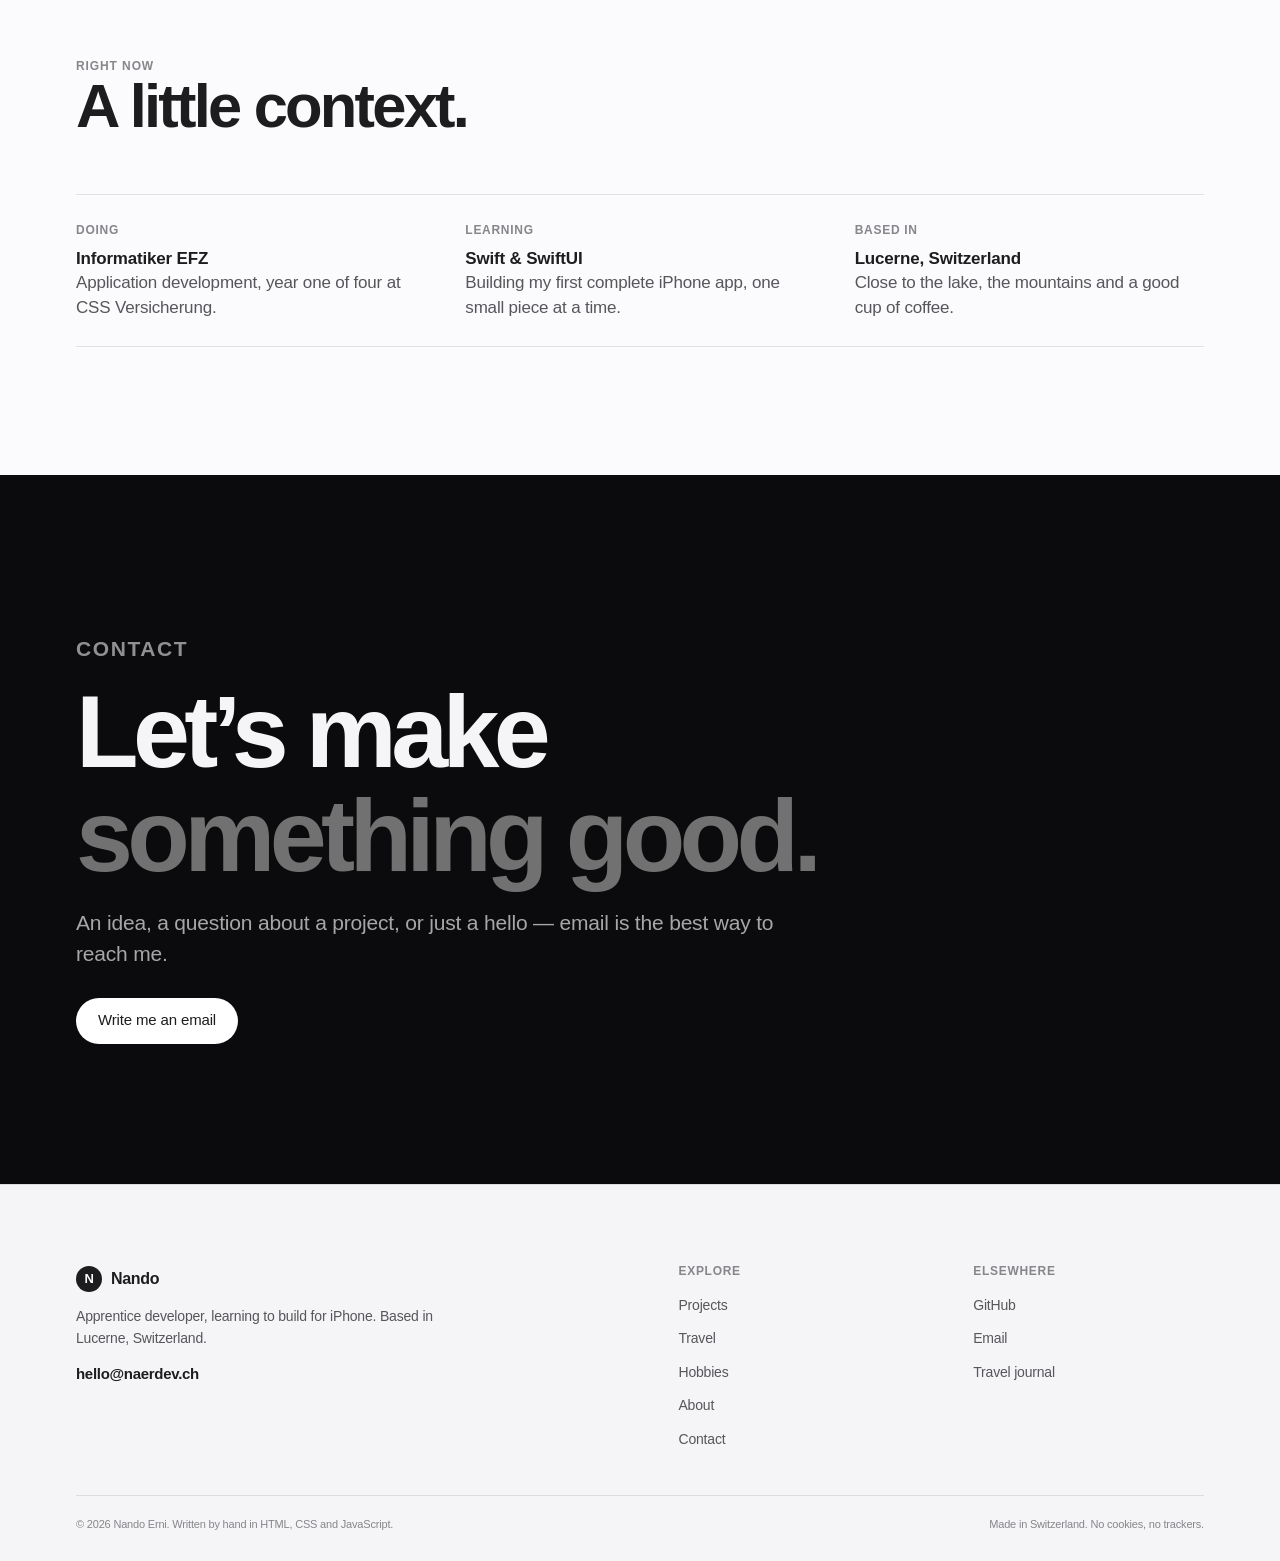
==== commit 97611d3a: "Redesign the site with a new Apple-inspired system" ====
--- a/index.html
+++ b/index.html
@@ -3,67 +3,164 @@
 <head>
 <meta charset="utf-8">
 <meta name="viewport" content="width=device-width, initial-scale=1">
-<title>Nando · Apprentice developer, learning to build for iPhone</title>
-<meta name="description" content="Personal website of Nando, an apprentice software developer in Switzerland: Swift and SwiftUI projects and travel photography.">
+<title>Nando Erni — Apprentice developer, learning to build for iPhone</title>
+<meta name="description" content="Nando Erni is an apprentice software developer in Switzerland, learning Swift and SwiftUI, photographing his travels and playing the saxophone.">
 <meta name="color-scheme" content="light dark">
 <meta name="theme-color" content="#fbfbfd">
 
 <link rel="canonical" href="https://naerdev.ch/">
 <link rel="icon" href="favicon.svg" type="image/svg+xml">
 <meta property="og:type" content="website">
-<meta property="og:site_name" content="Nando">
-<meta property="og:title" content="Nando · Apprentice developer, learning to build for iPhone">
-<meta property="og:description" content="Personal website of Nando, an apprentice software developer in Switzerland: Swift and SwiftUI projects and travel photography.">
+<meta property="og:site_name" content="Nando Erni">
+<meta property="og:title" content="Nando Erni — Apprentice developer">
+<meta property="og:description" content="Software with care, photographs from the road, and a saxophone in between.">
 <meta property="og:url" content="https://naerdev.ch/">
 <meta property="og:image" content="https://naerdev.ch/images/og.png">
 <meta name="twitter:card" content="summary_large_image">
-<link rel="stylesheet" href="css/style.css?v=20261116">
-<script type="application/ld+json">{"@context": "https://schema.org", "@type": "Person", "name": "Nando", "jobTitle": "Apprentice software developer", "url": "https://naerdev.ch/"}</script>
+<link rel="stylesheet" href="css/style.css?v=20261116f">
+<script type="application/ld+json">{"@context":"https://schema.org","@type":"Person","name":"Nando Erni","jobTitle":"Apprentice software developer","url":"https://naerdev.ch/","sameAs":["https://github.com/NandoErniDev"]}</script>
 </head>
 <body data-page="home">
 <a class="skip" href="#main">Skip to content</a>
-<header class="site-header" id="site-header"><div class="bar"><a class="wordmark" href="index.html">Nando</a><noscript><nav class="fallback-nav" aria-label="Main"><a href="about.html">About</a><a href="projects.html">Projects</a><a href="travel.html">Travel</a><a href="contact.html">Contact</a></nav></noscript></div></header>
+<header class="site-header" id="site-header"><div class="bar"><a class="wordmark" href="index.html">Nando</a><noscript><nav class="fallback-nav" aria-label="Main"><a href="projects.html">Projects</a><a href="travel.html">Travel</a><a href="hobbies.html">Hobbies</a><a href="about.html">About</a><a href="contact.html">Contact</a></nav></noscript></div></header>
+
 <main id="main">
-<section class="hero"><div class="wrap hero-grid">
-<div>
-<h1>I&rsquo;m Nando. I&rsquo;m learning to build for iPhone.</h1>
-<p class="lede">A software apprentice in Switzerland. I write Swift, photograph the places I travel to, and play the saxophone.</p>
-<p class="hero-actions"><a class="btn" href="projects.html">See my projects</a><a class="btn-quiet btn" href="travel.html">Travel journal</a></p>
-</div>
-<div class="gauge" role="img" aria-label="Illustration of the budget app's gauge: 64 percent of the daily budget remaining">
-  <div class="gauge-box">
-    <svg viewBox="0 0 420 240" aria-hidden="true">
-      <defs><linearGradient id="gg" gradientUnits="userSpaceOnUse" x1="40" y1="0" x2="380" y2="0">
-        <stop offset="0" stop-color="#d93c32"/><stop offset="0.5" stop-color="#f0a53a"/><stop offset="1" stop-color="#30a14e"/></linearGradient></defs>
-      <path class="gauge-track" d="M 40 210 A 170 170 0 0 1 380 210" fill="none" stroke-width="26" stroke-linecap="round" pathLength="100"/>
-      <path id="gauge-arc" class="gauge-arc" d="M 40 210 A 170 170 0 0 1 380 210" fill="none" stroke="url(#gg)" stroke-width="26" stroke-linecap="round" pathLength="100" stroke-dasharray="100" stroke-dashoffset="36"/>
-    </svg>
-    <div class="gauge-readout"><div class="gauge-value" id="gauge-value">CHF 38.40</div><div class="gauge-label">left today</div></div>
-  </div>
-  <p class="gauge-note">The gauge from the budget app I am building. Illustration.</p>
-</div>
-</div></section>
+  <section class="hero">
+    <div class="wrap hero-grid">
+      <div class="hero-copy">
+        <p class="eyebrow"><span class="dot" aria-hidden="true"></span>Apprentice developer · Lucerne</p>
+        <h1>Hello, I&rsquo;m<br><span class="soft">Nando.</span></h1>
+        <p class="lede">I&rsquo;m learning to build for iPhone. I write Swift, photograph the places I travel to, and play the saxophone &mdash; usually in that order.</p>
+        <div class="hero-actions">
+          <a class="btn" href="projects.html">See my projects</a>
+          <a class="btn secondary" href="travel.html">Open the travel journal</a>
+        </div>
+        <p class="hero-note"><span class="dot" aria-hidden="true"></span>Currently building a daily budget app in SwiftUI.</p>
+      </div>
 
-<section class="section"><div class="wrap">
-<h2 class="section-title">Selected work</h2>
-<ul class="rows" id="home-projects"></ul>
-<p style="margin-top:24px"><a class="link" href="projects.html">All projects</a></p>
-</div></section>
+      <div class="hero-stage" aria-label="A preview of the daily budget app">
+        <div class="phone">
+          <div class="phone-screen">
+            <div class="phone-notch" aria-hidden="true"></div>
+            <div class="app-screen">
+              <div class="app-status"><span>9:41</span><span class="signal">● ● ●</span></div>
+              <p class="app-kicker">Monday, 16 November</p>
+              <p class="app-title">Good evening, Nando.</p>
+              <div class="app-gauge">
+                <svg viewBox="0 0 200 116" aria-hidden="true">
+                  <defs>
+                    <linearGradient id="gg" gradientUnits="userSpaceOnUse" x1="18" y1="0" x2="182" y2="0">
+                      <stop offset="0" stop-color="#d93c32"/><stop offset=".5" stop-color="#f0a53a"/><stop offset="1" stop-color="#30a14e"/>
+                    </linearGradient>
+                  </defs>
+                  <path class="track" d="M18 104 A 82 82 0 0 1 182 104" fill="none" stroke-width="13" stroke-linecap="round" pathLength="100"/>
+                  <path id="gauge-arc" d="M18 104 A 82 82 0 0 1 182 104" fill="none" stroke="url(#gg)" stroke-width="13" stroke-linecap="round" pathLength="100" stroke-dasharray="100" stroke-dashoffset="36"/>
+                </svg>
+                <div class="app-gauge-value" id="gauge-value">CHF 38.40</div>
+                <p class="app-gauge-label">left today</p>
+              </div>
+              <div class="app-list">
+                <div class="app-row"><span class="ico">C</span><span class="txt"><b>Coffee</b><small>Today, 08:12</small></span><span class="amt">− 4.80</span></div>
+                <div class="app-row"><span class="ico">T</span><span class="txt"><b>Train</b><small>Today, 07:40</small></span><span class="amt">− 8.60</span></div>
+                <div class="app-row"><span class="ico">L</span><span class="txt"><b>Lunch</b><small>Yesterday</small></span><span class="amt">− 12.50</span></div>
+              </div>
+              <div class="app-add">Add an expense</div>
+            </div>
+          </div>
+        </div>
 
-<section class="band section"><div class="wrap">
-<div class="two-col">
-<div><h2>Travel</h2><p class="lede" style="margin-top:16px">Trips, told in photographs.</p><p style="margin-top:20px"><a class="link" href="travel.html">Open the travel journal</a></p></div>
-<div class="teaser" id="home-travel"></div>
-</div></div></section>
+        <div class="float-card float-a">
+          <span class="mini" aria-hidden="true"><svg viewBox="0 0 24 24" fill="none" stroke="currentColor" stroke-width="1.6"><path d="M8 6h8M8 12h8M8 18h5"/><rect x="3" y="3" width="18" height="18" rx="4"/></svg></span>
+          <span><b>SwiftUI</b><small>Written by hand</small></span>
+        </div>
+        <div class="float-card float-b">
+          <span class="mini" aria-hidden="true"><svg viewBox="0 0 24 24" fill="none" stroke="currentColor" stroke-width="1.6"><path d="M12 3v18M5 8l7-5 7 5M5 16l7 5 7-5"/></svg></span>
+          <span><b>In progress</b><small>Version one</small></span>
+        </div>
+        <div class="float-card float-c">
+          <span class="mini" aria-hidden="true"><svg viewBox="0 0 24 24" fill="none" stroke="currentColor" stroke-width="1.6"><circle cx="12" cy="12" r="8.5"/><path d="M3.5 12h17M12 3.5c2.5 2.4 3.8 5.3 3.8 8.5s-1.3 6.1-3.8 8.5c-2.5-2.4-3.8-5.3-3.8-8.5S9.5 5.9 12 3.5z"/></svg></span>
+          <span><b>4 journeys</b><small>Across Europe</small></span>
+        </div>
+        <p class="stage-caption"><strong>Daily budget</strong>A small app for one clear question. Illustration, not a screenshot.</p>
+      </div>
+    </div>
+  </section>
 
-<section class="section"><div class="wrap two-col">
-<h2>Right now</h2>
-<div class="prose"><p>I am in the first year of an Informatiker EFZ apprenticeship in application development. Outside work I am learning Swift and SwiftUI and writing my first complete iPhone app by hand, one small piece at a time.</p>
-</div>
-</div></section>
-<noscript><p class="wrap muted" style="padding:24px var(--gutter)">This page needs JavaScript to show its content.</p></noscript>
+  <section class="section statement">
+    <div class="wrap statement-grid">
+      <p class="statement-text" data-reveal>Good software should feel <span class="soft">quiet, useful and a little inevitable.</span></p>
+      <div class="statement-meta" data-reveal data-delay="1">
+        <p class="small muted">That is the standard I am learning to work towards &mdash; in Swift, on the web, and in everything I make for myself.</p>
+        <a class="text-link" href="about.html">More about me<svg viewBox="0 0 24 24" fill="none" stroke="currentColor" stroke-width="1.8" stroke-linecap="round" stroke-linejoin="round" aria-hidden="true"><path d="M5 12h14M13 6l6 6-6 6"/></svg></a>
+      </div>
+    </div>
+  </section>
+
+  <section class="section" id="work">
+    <div class="wrap">
+      <div class="section-head" data-reveal>
+        <div><p class="eyebrow">Selected work</p><h2>Things I&rsquo;m building.</h2></div>
+        <p class="lede">Small, deliberate projects. Most are still in progress, all are written by hand.</p>
+      </div>
+      <div class="home-projects" id="home-projects"></div>
+      <p style="margin-top:32px"><a class="text-link" href="projects.html">All projects<svg viewBox="0 0 24 24" fill="none" stroke="currentColor" stroke-width="1.8" stroke-linecap="round" stroke-linejoin="round" aria-hidden="true"><path d="M5 12h14M13 6l6 6-6 6"/></svg></a></p>
+    </div>
+  </section>
+
+  <section class="travel-band">
+    <div class="wrap">
+      <div class="section-head" data-reveal>
+        <div><p class="eyebrow">Travel journal</p><h2>Four journeys.<br>One long way south.</h2></div>
+        <p class="lede">Places, light and small memories from the road. A journal told one stop at a time.</p>
+      </div>
+      <div class="home-travel" id="home-travel"></div>
+      <p style="margin-top:32px"><a class="text-link" href="travel.html">Open the journal<svg viewBox="0 0 24 24" fill="none" stroke="currentColor" stroke-width="1.8" stroke-linecap="round" stroke-linejoin="round" aria-hidden="true"><path d="M5 12h14M13 6l6 6-6 6"/></svg></a></p>
+    </div>
+  </section>
+
+  <section class="section">
+    <div class="wrap hobby-teaser">
+      <div data-slot="images/hobbies/saxophon.jpg" data-alt="Nando playing the saxophone" data-ratio="4/3" data-label="Saxophone" data-tone="28" data-reveal></div>
+      <div class="hobby-teaser-copy" data-reveal data-delay="1">
+        <p class="eyebrow">Beyond the screen</p>
+        <h2>Saxophone, Jugendmusik and everything in between.</h2>
+        <p class="lede">Music taught me to listen first. Photography taught me to wait for the light. Both make the code better.</p>
+        <div class="hero-actions">
+          <a class="btn secondary" href="hobbies.html">Explore hobbies</a>
+          <a class="text-link" href="travel.html">See the photographs</a>
+        </div>
+      </div>
+    </div>
+  </section>
+
+  <section class="section">
+    <div class="wrap">
+      <div class="section-head" data-reveal><div><p class="eyebrow">Right now</p><h2>A little context.</h2></div></div>
+      <dl class="now-grid" data-reveal>
+        <div><dt>Doing</dt><dd><strong>Informatiker EFZ</strong><br>Application development, year one of four<span data-employer></span>.</dd></div>
+        <div><dt>Learning</dt><dd><strong>Swift &amp; SwiftUI</strong><br>Building my first complete iPhone app, one small piece at a time.</dd></div>
+        <div><dt>Based in</dt><dd><strong>Lucerne, Switzerland</strong><br>Close to the lake, the mountains and a good cup of coffee.</dd></div>
+      </dl>
+    </div>
+  </section>
+
+  <section class="contact-band">
+    <div class="wrap" data-reveal>
+      <p class="eyebrow">Contact</p>
+      <h2>Let&rsquo;s make<br><span class="soft">something good.</span></h2>
+      <p>An idea, a question about a project, or just a hello &mdash; email is the best way to reach me.</p>
+      <a class="btn" href="mailto:hello@naerdev.ch">Write me an email</a>
+    </div>
+  </section>
 </main>
+
 <footer class="site-footer" id="site-footer"></footer>
-<script src="content/site.js"></script><script src="js/main.js"></script><script src="content/projects.js"></script><script src="content/trips.js?v=20261116c"></script><script src="content/photo-index.js"></script><script src="js/projects.js"></script><script src="js/travel.js?v=20261116"></script><script src="js/home.js"></script>
+<script src="content/site.js?v=20261116f"></script>
+<script src="js/main.js?v=20261116f"></script>
+<script src="content/projects.js?v=20261116f"></script>
+<script src="js/projects.js?v=20261116f"></script>
+<script src="content/trips.js?v=20261116f"></script>
+<script src="content/photo-index.js?v=20261116f"></script>
+<script src="js/travel.js?v=20261116f"></script>
 </body>
 </html>
--- a/css/style.css
+++ b/css/style.css
@@ -1,243 +1,669 @@
 /* ==========================================================================
-   Personal site - one stylesheet.
-   Sections: 1 tokens, 2 base, 3 header, 4 layout, 5 hero, 6 lists,
-             7 media + placeholders, 8 travel, 9 gallery, 10 lightbox,
-             11 journal, 12 forms, 13 footer, 14 motion
+   Nando — personal site
+   An Apple-inspired editorial system: SF Pro, calm surfaces, large type,
+   generous space, precise hairlines, restrained motion.
    ========================================================================== */
 
 /* 1. Tokens ---------------------------------------------------------------- */
 :root {
+  color-scheme: light dark;
   --bg: #fbfbfd;
-  --bg-alt: #f5f5f7;
+  --bg-2: #f5f5f7;
+  --surface: #ffffff;
   --ink: #1d1d1f;
-  --ink-2: #424245;
-  --ink-3: #6e6e73;
-  --line: #d2d2d7;
-  --accent: #0066cc;
-  --ph: #e8e8ed;
-  --ph-ink: #6e6e73;
-  --bar-bg: rgba(251, 251, 253, 0.82);
-  --good: #30a14e;
-  --bad: #d93c32;
-
-  --sans: -apple-system, BlinkMacSystemFont, "SF Pro Text", "SF Pro Display", "Helvetica Neue", Helvetica, Arial, sans-serif;
-  --serif: ui-serif, "New York", "Iowan Old Style", "Palatino Linotype", Georgia, serif;
-
-  --max: 1120px;
-  --gutter: clamp(20px, 5vw, 48px);
-  --bar-h: 52px;
-}
+  --ink-2: #56565b;
+  --ink-3: #86868b;
+  --line: rgba(0, 0, 0, .10);
+  --line-2: rgba(0, 0, 0, .16);
+  --blue: #0071e3;
+  --blue-soft: rgba(0, 113, 227, .10);
+  --green: #30a14e;
+  --shadow-sm: 0 1px 2px rgba(0, 0, 0, .04), 0 8px 24px rgba(0, 0, 0, .04);
+  --shadow: 0 24px 70px rgba(0, 0, 0, .12);
+  --shadow-lg: 0 50px 120px rgba(0, 0, 0, .20);
+  --r-sm: 14px;
+  --r: 22px;
+  --r-lg: 32px;
+  --r-xl: 44px;
+  --max: 1240px;
+  --wide: 1480px;
+  --gutter: clamp(20px, 4.6vw, 56px);
+  --header: 52px;
+  --sans: -apple-system, BlinkMacSystemFont, "SF Pro Display", "SF Pro Text", "Helvetica Neue", Helvetica, Arial, sans-serif;
+  --mono: ui-monospace, "SF Mono", SFMono-Regular, Menlo, Consolas, monospace;
+  --ease: cubic-bezier(.22, .7, .2, 1);
+}
+
 @media (prefers-color-scheme: dark) {
-  :root:not([data-theme="light"]) {
-    --bg: #000; --bg-alt: #101012; --ink: #f5f5f7; --ink-2: #d2d2d7; --ink-3: #98989d;
-    --line: #2c2c2e; --accent: #2997ff; --ph: #1c1c1e; --ph-ink: #98989d;
-    --bar-bg: rgba(0, 0, 0, 0.72);
+  :root {
+    --bg: #000000;
+    --bg-2: #0c0c0e;
+    --surface: #151517;
+    --ink: #f5f5f7;
+    --ink-2: #b8b8bd;
+    --ink-3: #86868b;
+    --line: rgba(255, 255, 255, .12);
+    --line-2: rgba(255, 255, 255, .20);
+    --blue: #2997ff;
+    --blue-soft: rgba(41, 151, 255, .14);
+    --green: #30d158;
+    --shadow-sm: 0 1px 2px rgba(0, 0, 0, .35), 0 8px 24px rgba(0, 0, 0, .30);
+    --shadow: 0 24px 70px rgba(0, 0, 0, .55);
+    --shadow-lg: 0 50px 120px rgba(0, 0, 0, .70);
   }
-}
-:root[data-theme="dark"] {
-  --bg: #000; --bg-alt: #101012; --ink: #f5f5f7; --ink-2: #d2d2d7; --ink-3: #98989d;
-  --line: #2c2c2e; --accent: #2997ff; --ph: #1c1c1e; --ph-ink: #98989d;
-  --bar-bg: rgba(0, 0, 0, 0.72);
 }
 
 /* 2. Base ------------------------------------------------------------------ */
 *, *::before, *::after { box-sizing: border-box; }
-html { -webkit-text-size-adjust: 100%; scroll-padding-top: calc(var(--bar-h) + 16px); }
+html {
+  -webkit-text-size-adjust: 100%;
+  scroll-behavior: smooth;
+  scroll-padding-top: calc(var(--header) + 24px);
+}
 body {
-  margin: 0; background: var(--bg); color: var(--ink);
-  font: 17px/1.55 var(--sans); letter-spacing: -0.011em;
-  -webkit-font-smoothing: antialiased; text-rendering: optimizeLegibility;
-}
-body.no-scroll { overflow: hidden; }
-img { max-width: 100%; display: block; }
-a { color: var(--accent); text-decoration: none; }
+  margin: 0;
+  background: var(--bg);
+  color: var(--ink);
+  font: 17px/1.5 var(--sans);
+  letter-spacing: -.011em;
+  -webkit-font-smoothing: antialiased;
+  text-rendering: optimizeLegibility;
+  overflow-x: hidden;
+}
+body.no-scroll, body.menu-open { overflow: hidden; }
+img { display: block; max-width: 100%; }
+a { color: var(--blue); text-decoration: none; }
 a:hover { text-decoration: underline; text-underline-offset: 3px; }
-:focus-visible { outline: 3px solid var(--accent); outline-offset: 3px; border-radius: 4px; }
-h1, h2, h3, p, ul, ol, figure { margin: 0; }
+button, input, textarea, select { font: inherit; color: inherit; }
+button { cursor: pointer; }
+h1, h2, h3, h4, p, ul, ol, figure, dl, dd { margin: 0; }
 ul, ol { padding: 0; list-style: none; }
-.skip { position: absolute; left: 12px; top: -60px; background: var(--ink); color: var(--bg); padding: 10px 16px; border-radius: 8px; z-index: 200; }
-.skip:focus { top: 8px; text-decoration: none; }
-.sr-only { position: absolute; width: 1px; height: 1px; overflow: hidden; clip: rect(0 0 0 0); white-space: nowrap; }
-
-h1 { font-size: clamp(40px, 7.4vw, 88px); line-height: 1.02; letter-spacing: -0.04em; font-weight: 700; }
-h2 { font-size: clamp(28px, 4vw, 44px); line-height: 1.1; letter-spacing: -0.03em; font-weight: 700; }
-h3 { font-size: clamp(19px, 2vw, 22px); line-height: 1.25; letter-spacing: -0.02em; font-weight: 600; }
-.lede { font-size: clamp(19px, 2.2vw, 24px); line-height: 1.42; letter-spacing: -0.018em; color: var(--ink-2); max-width: 34em; }
+::selection { background: var(--blue); color: #fff; }
+:focus-visible { outline: 3px solid var(--blue); outline-offset: 3px; border-radius: 6px; }
+.skip {
+  position: fixed; left: 16px; top: -80px; z-index: 300;
+  padding: 10px 16px; border-radius: 10px;
+  background: var(--ink); color: var(--bg); font-size: 14px;
+}
+.skip:focus { top: 12px; text-decoration: none; }
+.sr-only {
+  position: absolute; width: 1px; height: 1px; padding: 0; margin: -1px;
+  overflow: hidden; clip: rect(0 0 0 0); white-space: nowrap; border: 0;
+}
+
+h1, .display {
+  font-size: clamp(48px, 8.4vw, 112px);
+  line-height: .94; letter-spacing: -.055em; font-weight: 700;
+  text-wrap: balance;
+}
+h2 { font-size: clamp(34px, 4.8vw, 64px); line-height: 1.02; letter-spacing: -.045em; font-weight: 700; text-wrap: balance; }
+h3 { font-size: clamp(22px, 2.4vw, 30px); line-height: 1.12; letter-spacing: -.035em; font-weight: 600; }
+h4 { font-size: 17px; line-height: 1.3; letter-spacing: -.02em; font-weight: 600; }
+.lede {
+  font-size: clamp(19px, 2.1vw, 25px); line-height: 1.42;
+  letter-spacing: -.02em; color: var(--ink-2); max-width: 36em;
+}
 .muted { color: var(--ink-3); }
-.small { font-size: 14px; }
-.prose { max-width: 40em; }
-.prose p + p { margin-top: 1em; }
-.prose a { text-decoration: underline; text-underline-offset: 3px; }
-.link { font-weight: 500; }
-
-/* 3. Header ---------------------------------------------------------------- */
-.site-header { position: sticky; top: 0; z-index: 100; min-height: var(--bar-h); background: var(--bar-bg);
-  -webkit-backdrop-filter: saturate(180%) blur(20px); backdrop-filter: saturate(180%) blur(20px);
-  border-bottom: 1px solid color-mix(in srgb, var(--line) 60%, transparent); }
-.bar { max-width: var(--max); margin: 0 auto; padding: 0 var(--gutter); height: var(--bar-h);
-  display: flex; align-items: center; justify-content: space-between; gap: 24px; }
-.wordmark { font-size: 19px; font-weight: 700; letter-spacing: -0.03em; color: var(--ink); }
+.small { font-size: 13px; line-height: 1.5; }
+.eyebrow {
+  display: flex; align-items: center; gap: 8px;
+  font-size: 12px; font-weight: 600; line-height: 1.4;
+  letter-spacing: .075em; text-transform: uppercase; color: var(--ink-3);
+}
+.eyebrow .dot { width: 6px; height: 6px; border-radius: 50%; background: var(--green); }
+.prose { max-width: 42em; }
+.prose p + p { margin-top: 1.1em; }
+.prose strong { font-weight: 600; color: var(--ink); }
+.text-link { display: inline-flex; align-items: center; gap: 6px; font-size: 15px; font-weight: 500; color: var(--blue); }
+.text-link svg { width: 15px; height: 15px; transition: transform .25s var(--ease); }
+.text-link:hover { text-decoration: none; }
+.text-link:hover svg { transform: translateX(3px); }
+.hairline { height: 1px; background: var(--line); border: 0; }
+
+/* 3. Layout ---------------------------------------------------------------- */
+.wrap { width: 100%; max-width: var(--max); margin: 0 auto; padding: 0 var(--gutter); }
+.wrap-wide { width: 100%; max-width: var(--wide); margin: 0 auto; padding: 0 var(--gutter); }
+.section { padding: clamp(72px, 10vw, 140px) 0; }
+.section + .section { padding-top: 0; }
+.section-head { display: flex; flex-wrap: wrap; align-items: end; justify-content: space-between; gap: 24px 48px; margin-bottom: clamp(32px, 5vw, 56px); }
+.section-head h2 { max-width: 16ch; }
+.section-head .lede { max-width: 28em; }
+.split { display: grid; gap: clamp(32px, 6vw, 80px); align-items: center; }
+@media (min-width: 900px) { .split { grid-template-columns: 1fr 1fr; } .split.wide-left { grid-template-columns: 1.25fr .75fr; } .split.wide-right { grid-template-columns: .75fr 1.25fr; } }
+
+/* 4. Buttons --------------------------------------------------------------- */
+.btn {
+  display: inline-flex; align-items: center; justify-content: center; gap: 8px;
+  min-height: 46px; padding: 0 22px; border: 0; border-radius: 980px;
+  background: var(--blue); color: #fff; font-size: 15px; font-weight: 500;
+  letter-spacing: -.01em; transition: transform .2s var(--ease), filter .2s ease, background .2s ease;
+}
+.btn:hover { text-decoration: none; filter: brightness(1.08); transform: translateY(-1px); }
+.btn:active { transform: translateY(0); }
+.btn.secondary { background: var(--bg-2); color: var(--ink); }
+.btn.secondary:hover { background: color-mix(in srgb, var(--bg-2) 80%, var(--ink) 8%); }
+.btn.ghost { background: transparent; color: var(--blue); padding: 0 2px; min-height: 0; }
+.btn.ghost:hover { filter: none; transform: none; text-decoration: underline; text-underline-offset: 4px; }
+.btn svg { width: 16px; height: 16px; }
+
+/* 5. Header ---------------------------------------------------------------- */
+.site-header {
+  position: sticky; top: 0; z-index: 100;
+  min-height: var(--header);
+  background: color-mix(in srgb, var(--bg) 82%, transparent);
+  -webkit-backdrop-filter: saturate(180%) blur(22px);
+  backdrop-filter: saturate(180%) blur(22px);
+  border-bottom: 1px solid transparent;
+  transition: border-color .3s ease, background .3s ease;
+}
+.site-header.is-scrolled { border-bottom-color: var(--line); }
+.bar {
+  max-width: var(--max); margin: 0 auto; padding: 0 var(--gutter);
+  height: var(--header); display: flex; align-items: center; justify-content: space-between; gap: 24px;
+}
+.wordmark { display: inline-flex; align-items: center; gap: 9px; color: var(--ink); font-size: 16px; font-weight: 600; letter-spacing: -.02em; }
 .wordmark:hover { text-decoration: none; }
-.nav ul { display: none; gap: clamp(14px, 2vw, 26px); }
-.nav a { font-size: 12.5px; color: var(--ink-2); letter-spacing: -0.005em; }
+.wordmark-mark {
+  display: grid; place-items: center; width: 26px; height: 26px; border-radius: 50%;
+  background: var(--ink); color: var(--bg); font-size: 13px; font-weight: 700; letter-spacing: -.04em;
+}
+.nav ul { display: none; align-items: center; gap: clamp(18px, 2.2vw, 32px); }
+.nav a { color: var(--ink-2); font-size: 12.5px; letter-spacing: -.005em; }
 .nav a:hover, .nav a[aria-current="page"] { color: var(--ink); text-decoration: none; }
 .nav a[aria-current="page"] { font-weight: 600; }
-.menu-btn { appearance: none; background: none; border: 0; color: var(--ink); font: 500 15px var(--sans);
-  min-height: 44px; padding: 0 4px; cursor: pointer; }
-.menu-panel { position: fixed; inset: var(--bar-h) 0 0 0; background: var(--bg); padding: 24px var(--gutter) 48px; overflow-y: auto; z-index: 99; }
+.menu-btn {
+  display: inline-flex; align-items: center; gap: 7px;
+  appearance: none; border: 0; background: none; color: var(--ink);
+  min-height: 44px; padding: 0 2px; font-size: 14px; font-weight: 500;
+}
+.menu-btn svg { width: 17px; height: 17px; }
+.menu-panel {
+  position: fixed; inset: var(--header) 0 0 0; z-index: 99;
+  background: var(--bg); padding: 24px var(--gutter) 48px; overflow-y: auto;
+}
 .menu-panel[hidden] { display: none; }
-.menu-panel a { display: block; padding: 10px 0; font-size: 30px; font-weight: 700; letter-spacing: -0.03em; color: var(--ink); border-bottom: 1px solid var(--line); }
-.menu-panel a:hover { text-decoration: none; color: var(--accent); }
-@media (min-width: 960px) {
+.menu-panel nav { display: grid; }
+.menu-panel a {
+  display: flex; align-items: baseline; justify-content: space-between; gap: 16px;
+  padding: 16px 0; border-bottom: 1px solid var(--line);
+  color: var(--ink); font-size: clamp(30px, 9vw, 46px); font-weight: 700; letter-spacing: -.045em;
+}
+.menu-panel a:hover { color: var(--blue); text-decoration: none; }
+.menu-panel a span { color: var(--ink-3); font-size: 12px; font-weight: 500; letter-spacing: .04em; }
+.menu-foot { display: flex; flex-wrap: wrap; gap: 12px 24px; margin-top: 32px; color: var(--ink-3); font-size: 13px; }
+.menu-foot a { color: var(--ink-2); }
+@media (min-width: 900px) {
   .nav ul { display: flex; }
   .menu-btn, .menu-panel { display: none; }
 }
-.fallback-nav { display: flex; flex-wrap: wrap; gap: 14px; font-size: 13px; }
-
-/* 4. Layout ---------------------------------------------------------------- */
-.wrap { max-width: var(--max); margin: 0 auto; padding: 0 var(--gutter); }
-.section { padding: clamp(56px, 9vw, 120px) 0; }
-.section + .section { padding-top: 0; }
-.page-head { padding: clamp(48px, 9vw, 112px) 0 clamp(32px, 5vw, 64px); }
-.page-head .lede { margin-top: 24px; }
-.band { background: var(--bg-alt); }
-.band.section { padding: clamp(56px, 9vw, 120px) 0; }
-.band + .section { padding-top: clamp(56px, 9vw, 120px); }
-.section-title { margin-bottom: clamp(24px, 4vw, 48px); }
-.two-col { display: grid; gap: 32px; }
-@media (min-width: 800px) { .two-col { grid-template-columns: 5fr 7fr; gap: 64px; } }
-
-/* 5. Home hero ------------------------------------------------------------- */
-.hero { padding: clamp(40px, 7vw, 96px) 0 clamp(48px, 7vw, 96px); }
-.hero-grid { display: grid; gap: 48px; align-items: center; }
-.hero h1 { max-width: 13ch; font-size: clamp(40px, 6.2vw, 76px); }
-.hero .lede { margin-top: 28px; }
-.hero-actions { display: flex; flex-wrap: wrap; gap: 14px 28px; margin-top: 32px; font-size: 17px; }
-.btn { display: inline-flex; align-items: center; min-height: 44px; padding: 0 22px; border-radius: 980px; background: var(--accent); color: #fff; font-weight: 500; }
-.btn:hover { text-decoration: none; filter: brightness(1.08); }
-.btn-quiet { background: transparent; color: var(--accent); padding: 0; }
-@media (min-width: 900px) { .hero-grid { grid-template-columns: 1.15fr 0.85fr; gap: 64px; } }
-
-.gauge { width: 100%; max-width: 420px; margin-inline: auto; }
-.gauge svg { width: 100%; height: auto; overflow: visible; }
-.gauge-track { stroke: var(--line); }
-.gauge-box { position: relative; }
-.gauge-readout { text-align: center; position: absolute; left: 0; right: 0; top: 54%; }
-.gauge-value { font-size: clamp(30px, 4.4vw, 46px); font-weight: 700; letter-spacing: -0.045em; line-height: 1; font-variant-numeric: tabular-nums; }
-.gauge-label { color: var(--ink-3); font-size: 15px; margin-top: 6px; }
-.gauge-note { text-align: center; margin-top: 20px; font-size: 13px; color: var(--ink-3); }
-
-/* 6. Lists ----------------------------------------------------------------- */
-.rows > li { border-top: 1px solid var(--line); }
-.rows > li:last-child { border-bottom: 1px solid var(--line); }
-.row { display: grid; gap: 10px 32px; padding: 28px 0; color: inherit; }
-a.row:hover { text-decoration: none; }
-a.row:hover .row-title { color: var(--accent); }
-.row-title { font-size: clamp(22px, 2.6vw, 30px); font-weight: 700; letter-spacing: -0.03em; line-height: 1.15; transition: color .2s; }
-.row-text { color: var(--ink-2); max-width: 36em; }
-.row-meta { color: var(--ink-3); font-size: 14px; }
-.tags { display: flex; flex-wrap: wrap; gap: 6px 14px; color: var(--ink-3); font-size: 14px; margin-top: 8px; }
-.tags li + li::before { content: ""; }
-@media (min-width: 800px) { .row { grid-template-columns: 5fr 7fr; } .row-side { grid-column: 2; } }
-.status { display: inline-block; font-size: 13px; font-weight: 500; color: var(--ink-2); background: var(--bg-alt); padding: 3px 10px; border-radius: 980px; }
-.band .status { background: var(--bg); }
-
-.spec > div { display: grid; gap: 6px 40px; padding: 26px 0; border-top: 1px solid var(--line); }
-.spec > div:last-child { border-bottom: 1px solid var(--line); }
-.spec dt { font-weight: 600; letter-spacing: -0.02em; font-size: 19px; }
-.spec dd { margin: 0; color: var(--ink-2); max-width: 38em; }
-@media (min-width: 800px) { .spec > div { grid-template-columns: 5fr 7fr; } }
-
-.timeline { position: relative; }
-.timeline li { display: grid; gap: 4px 40px; padding: 26px 0; border-top: 1px solid var(--line); }
-.timeline li:last-child { border-bottom: 1px solid var(--line); }
-.timeline .when { font-weight: 600; letter-spacing: -0.02em; }
-.timeline h3 { margin-bottom: 4px; }
-.timeline p { color: var(--ink-2); max-width: 38em; }
-@media (min-width: 800px) { .timeline li { grid-template-columns: 5fr 7fr; } }
-
-/* 7. Media + placeholders ------------------------------------------------- */
-.media { position: relative; overflow: hidden; background: var(--ph); aspect-ratio: var(--ratio, 3 / 2); }
-.media > img { position: absolute; inset: 0; width: 100%; height: 100%; object-fit: cover; opacity: 0; transition: opacity .5s ease; }
+.fallback-nav { display: flex; flex-wrap: wrap; gap: 14px; padding: 0 var(--gutter); font-size: 13px; }
+
+/* 6. Hero ------------------------------------------------------------------ */
+.hero { position: relative; padding: clamp(56px, 8vw, 110px) 0 0; overflow: hidden; }
+.hero-grid { display: grid; gap: clamp(46px, 7vw, 72px); align-items: center; }
+.hero-copy { position: relative; z-index: 2; }
+.hero h1 { margin-top: 18px; max-width: 11ch; }
+.hero h1 .soft { color: var(--ink-3); }
+.hero .lede { margin-top: 26px; max-width: 33em; }
+.hero-actions { display: flex; flex-wrap: wrap; align-items: center; gap: 12px 20px; margin-top: 30px; }
+.hero-note { display: flex; align-items: center; gap: 8px; margin-top: 24px; color: var(--ink-3); font-size: 13px; }
+.hero-note .dot { width: 6px; height: 6px; border-radius: 50%; background: var(--green); box-shadow: 0 0 0 4px color-mix(in srgb, var(--green) 15%, transparent); }
+@media (min-width: 960px) { .hero-grid { grid-template-columns: 1.02fr .98fr; gap: 40px; } .hero h1 { font-size: clamp(64px, 7.3vw, 112px); } }
+
+.hero-stage {
+  position: relative; min-height: clamp(440px, 56vw, 660px);
+  border-radius: var(--r-xl); overflow: hidden;
+  background:
+    radial-gradient(80% 60% at 78% 18%, rgba(10, 132, 255, .35), transparent 56%),
+    radial-gradient(70% 70% at 18% 90%, rgba(191, 90, 242, .25), transparent 58%),
+    linear-gradient(145deg, #111114 0%, #1d1d20 55%, #0a0a0b 100%);
+  box-shadow: var(--shadow-lg);
+  isolation: isolate;
+}
+.hero-stage::before {
+  content: ""; position: absolute; inset: 0; z-index: 0; opacity: .35;
+  background-image: linear-gradient(rgba(255,255,255,.06) 1px, transparent 1px), linear-gradient(90deg, rgba(255,255,255,.06) 1px, transparent 1px);
+  background-size: 46px 46px;
+  mask-image: radial-gradient(80% 80% at 50% 50%, #000 20%, transparent 78%);
+}
+.hero-stage::after {
+  content: ""; position: absolute; inset: 0; z-index: 1; pointer-events: none;
+  background: linear-gradient(to top, rgba(0,0,0,.5), transparent 45%);
+}
+.stage-caption {
+  position: absolute; z-index: 4; left: clamp(18px, 3vw, 30px); bottom: clamp(18px, 3vw, 28px);
+  max-width: 17em; color: rgba(255,255,255,.78); font-size: 12px; line-height: 1.5;
+}
+.stage-caption strong { display: block; margin-bottom: 3px; color: #fff; font-size: 13px; font-weight: 600; }
+.phone {
+  position: absolute; z-index: 3; left: 50%; top: 50%; translate: -50% -50%;
+  width: clamp(212px, 21vw, 274px); aspect-ratio: 9 / 19.3;
+  padding: 8px; border-radius: clamp(36px, 4vw, 48px);
+  background: linear-gradient(145deg, #3a3a3c, #0b0b0c 45%, #2c2c2e);
+  box-shadow: 0 40px 90px rgba(0,0,0,.55), inset 0 0 0 1px rgba(255,255,255,.16);
+  rotate: -5deg;
+}
+.phone-screen {
+  position: relative; height: 100%; overflow: hidden; border-radius: clamp(29px, 3.2vw, 40px);
+  background: linear-gradient(180deg, #fbfbfd, #f1f1f4); color: #1d1d1f;
+}
+.phone-notch {
+  position: absolute; top: 8px; left: 50%; translate: -50% 0;
+  width: 34%; height: 20px; border-radius: 999px; background: #0b0b0c; z-index: 3;
+}
+.app-screen { height: 100%; padding: 34px 17px 16px; display: flex; flex-direction: column; }
+.app-status { display: flex; justify-content: space-between; font-size: 8.5px; font-weight: 600; color: #1d1d1f; }
+.app-status .signal { letter-spacing: 1px; }
+.app-kicker { margin-top: 20px; color: #86868b; font-size: 8.5px; font-weight: 600; letter-spacing: .08em; text-transform: uppercase; }
+.app-title { margin-top: 4px; font-size: 17px; font-weight: 700; letter-spacing: -.05em; }
+.app-gauge { position: relative; margin: 10px auto 0; width: 100%; max-width: 174px; }
+.app-gauge svg { width: 100%; height: auto; overflow: visible; }
+.app-gauge .track { stroke: #e5e5ea; }
+.app-gauge-value { position: absolute; left: 0; right: 0; top: 50%; text-align: center; font-size: 22px; font-weight: 700; letter-spacing: -.06em; font-variant-numeric: tabular-nums; }
+.app-gauge-label { margin-top: 2px; text-align: center; color: #86868b; font-size: 8px; }
+.app-list { margin-top: 14px; display: grid; gap: 8px; }
+.app-row { display: flex; align-items: center; gap: 8px; padding: 8px 9px; border-radius: 10px; background: #fff; box-shadow: 0 1px 2px rgba(0,0,0,.04); }
+.app-row .ico { width: 22px; height: 22px; border-radius: 7px; background: #eef3ff; color: #0a84ff; display: grid; place-items: center; font-size: 8px; font-weight: 700; }
+.app-row .txt { flex: 1; min-width: 0; }
+.app-row b { display: block; font-size: 8.5px; font-weight: 600; }
+.app-row small { display: block; margin-top: 1px; color: #86868b; font-size: 7px; }
+.app-row .amt { font-size: 8.5px; font-weight: 600; font-variant-numeric: tabular-nums; }
+.app-add { margin-top: auto; display: flex; align-items: center; justify-content: center; height: 30px; border-radius: 999px; background: #0a84ff; color: #fff; font-size: 8.5px; font-weight: 600; }
+.float-card {
+  position: absolute; z-index: 4; display: flex; align-items: center; gap: 10px;
+  padding: 11px 14px; border-radius: 16px;
+  background: rgba(255,255,255,.10); border: 1px solid rgba(255,255,255,.18);
+  -webkit-backdrop-filter: blur(18px) saturate(160%); backdrop-filter: blur(18px) saturate(160%);
+  color: #fff; box-shadow: 0 18px 40px rgba(0,0,0,.25); font-size: 12px; line-height: 1.2;
+}
+.float-card b { display: block; font-size: 12px; font-weight: 600; }
+.float-card small { display: block; margin-top: 2px; color: rgba(255,255,255,.62); font-size: 10px; }
+.float-card .mini { display: grid; place-items: center; width: 28px; height: 28px; border-radius: 9px; background: rgba(255,255,255,.12); }
+.float-card .mini svg { width: 15px; height: 15px; }
+.float-a { top: 13%; left: 5%; rotate: -3deg; }
+.float-b { top: 26%; right: 4%; rotate: 3deg; }
+.float-c { bottom: 19%; left: 7%; rotate: 2deg; }
+@media (max-width: 899px) {
+  .hero-stage { min-height: 470px; }
+  .float-a { top: 8%; left: 3%; }
+  .float-b { top: 12%; right: 3%; }
+  .float-c { bottom: 8%; left: 5%; }
+  .phone { width: clamp(205px, 56vw, 250px); }
+}
+
+/* 7. Media and placeholders ------------------------------------------------ */
+.media {
+  position: relative; overflow: hidden; background: var(--bg-2);
+  aspect-ratio: var(--ratio, 3 / 2); isolation: isolate;
+}
+.media > img {
+  position: absolute; inset: 0; z-index: 2; width: 100%; height: 100%;
+  object-fit: cover; opacity: 0; transition: opacity .6s var(--ease);
+}
 .media.is-loaded > img { opacity: 1; }
-.media .ph { position: absolute; inset: 0; display: none; flex-direction: column; align-items: center; justify-content: center; gap: 12px;
-  color: var(--ph-ink); text-align: center; padding: 16px; font-size: 13px;
-  background: linear-gradient(145deg, var(--ph), color-mix(in srgb, var(--ph) 90%, var(--ink) 10%)); }
-.media.is-empty .ph { display: flex; }
-.media .ph svg { width: 34px; height: 34px; opacity: .55; }
-.media.is-empty > img { display: none; }
-.round { border-radius: 18px; }
-
-/* 8. Travel ---------------------------------------------------------------- */
-.chapters { display: grid; gap: clamp(72px, 12vw, 160px); padding-bottom: clamp(72px, 12vw, 160px); }
-.chapter { display: grid; grid-template-columns: repeat(12, 1fr); gap: 24px clamp(16px, 2.4vw, 32px); align-items: end; }
-.chapter .c-img { grid-column: 1 / -1; display: block; }
-.chapter .c-img .media { --ratio: 4 / 3; border-radius: 4px; }
-.chapter .c-text { grid-column: 1 / -1; }
-.c-dest { color: var(--ink-3); font-size: 15px; }
-.c-title { font-family: var(--serif); font-weight: 500; font-size: clamp(34px, 5vw, 56px); line-height: 1.04; letter-spacing: -0.02em; margin: 6px 0 10px; }
-.c-title a { color: var(--ink); }
-.c-title a:hover { text-decoration: none; }
-.c-meta { color: var(--ink-3); font-size: 14px; }
-.c-desc { margin: 18px 0 20px; color: var(--ink-2); max-width: 28em; font-size: 18px; line-height: 1.5; }
+.media-ph {
+  position: absolute; inset: 0; z-index: 1; display: flex; flex-direction: column;
+  align-items: flex-start; justify-content: flex-end; gap: 6px; padding: clamp(16px, 3vw, 28px);
+  color: rgba(255,255,255,.72); text-align: left;
+  background:
+    radial-gradient(90% 90% at 78% 12%, hsla(var(--tone, 212), 72%, 58%, .50), transparent 56%),
+    radial-gradient(90% 100% at 12% 92%, hsla(calc(var(--tone, 212) + 45), 60%, 42%, .45), transparent 58%),
+    linear-gradient(145deg, #151518 0%, #232326 58%, #0d0d0f 100%);
+}
+.media-ph::before {
+  content: ""; position: absolute; inset: 0; z-index: -1; opacity: .28;
+  background-image: linear-gradient(rgba(255,255,255,.10) 1px, transparent 1px), linear-gradient(90deg, rgba(255,255,255,.10) 1px, transparent 1px);
+  background-size: 38px 38px;
+  mask-image: linear-gradient(to top, #000, transparent 75%);
+}
+.media-ph .ph-icon {
+  position: absolute; top: clamp(14px, 2.5vw, 22px); right: clamp(14px, 2.5vw, 22px);
+  display: grid; place-items: center; width: 34px; height: 34px; border-radius: 50%;
+  border: 1px solid rgba(255,255,255,.18); background: rgba(255,255,255,.08);
+  color: rgba(255,255,255,.72);
+}
+.media-ph .ph-icon svg { width: 16px; height: 16px; }
+.media-ph .ph-label { font-size: 11px; font-weight: 600; letter-spacing: .065em; text-transform: uppercase; color: rgba(255,255,255,.8); }
+.media-ph .ph-hint { font-family: var(--mono); font-size: 10px; color: rgba(255,255,255,.42); word-break: break-all; }
+.media.is-loaded .media-ph { opacity: 0; visibility: hidden; transition: opacity .4s ease, visibility .4s; }
+.media.round { border-radius: var(--r); }
+.media.round-lg { border-radius: var(--r-lg); }
+.media.cover-media { position: absolute; inset: 0; aspect-ratio: auto; height: 100%; background: transparent; }
+.media.cover-media .media-ph { display: none; }
+.media.cover-media > img { opacity: 1; }
+.project-shot .media,
+.journey-cover .media,
+.j-next-cover .media,
+.mini-trip .media { background: transparent; }
+
+/* 8. Home sections --------------------------------------------------------- */
+.statement { padding-top: clamp(56px, 8vw, 100px); }
+.statement-grid { display: grid; gap: 28px; }
+.statement-text {
+  font-size: clamp(30px, 4.6vw, 58px); line-height: 1.08; letter-spacing: -.045em;
+  font-weight: 600; max-width: 24ch; text-wrap: balance;
+}
+.statement-text .soft { color: var(--ink-3); }
+.statement-meta { display: grid; gap: 18px; align-content: end; }
+@media (min-width: 900px) { .statement-grid { grid-template-columns: 1.5fr .5fr; gap: 64px; } }
+
+.home-projects { display: grid; gap: 22px; }
+@media (min-width: 760px) { .home-projects { grid-template-columns: repeat(2, minmax(0, 1fr)); } .home-projects > :first-child { grid-column: 1 / -1; } }
+.project-card {
+  display: flex; flex-direction: column; overflow: hidden;
+  border-radius: var(--r-lg); background: var(--surface);
+  box-shadow: inset 0 0 0 1px var(--line);
+  color: var(--ink); transition: transform .35s var(--ease), box-shadow .35s ease;
+}
+.project-card:hover { text-decoration: none; transform: translateY(-4px); box-shadow: inset 0 0 0 1px var(--line), var(--shadow); }
+.project-card .media { border-radius: 0; }
+.project-card-body { display: flex; flex-direction: column; gap: 8px; padding: 24px; }
+.project-card-meta { display: flex; align-items: center; justify-content: space-between; gap: 14px; color: var(--ink-3); font-size: 12px; }
+.project-card h3 { font-size: clamp(24px, 2.6vw, 34px); }
+.project-card p { color: var(--ink-2); font-size: 15px; line-height: 1.5; max-width: 38em; }
+.project-card .text-link { margin-top: 4px; }
+
+.travel-band { background: var(--bg-2); padding: clamp(72px, 10vw, 140px) 0; }
+.travel-band .section-head { margin-bottom: 36px; }
+.home-travel { display: grid; gap: 18px; }
+@media (min-width: 700px) { .home-travel { grid-template-columns: repeat(2, minmax(0, 1fr)); } }
+@media (min-width: 1080px) { .home-travel { grid-template-columns: 1.4fr .6fr .6fr; } .home-travel > :first-child { grid-row: span 2; } }
+.mini-trip { position: relative; display: block; overflow: hidden; border-radius: var(--r); color: #fff; aspect-ratio: 4 / 3; box-shadow: var(--shadow-sm); }
+.mini-trip:first-child { aspect-ratio: 16 / 10; }
+.mini-trip:hover { text-decoration: none; }
+.mini-trip .media { position: absolute; inset: 0; aspect-ratio: auto; height: 100%; }
+.mini-trip .cover-art { position: absolute; inset: 0; }
+.mini-trip-body { position: absolute; z-index: 3; inset: auto 0 0 0; padding: 20px; background: linear-gradient(to top, rgba(0,0,0,.72), transparent); }
+.mini-trip-body p { color: rgba(255,255,255,.65); font-size: 11px; font-weight: 600; letter-spacing: .07em; text-transform: uppercase; }
+.mini-trip-body h3 { margin-top: 4px; color: #fff; font-size: clamp(22px, 2.4vw, 30px); }
+.mini-trip-body span { display: block; margin-top: 3px; color: rgba(255,255,255,.72); font-size: 12px; }
+
+.hobby-teaser { display: grid; gap: 34px; align-items: center; }
+.hobby-teaser .media { border-radius: var(--r-lg); box-shadow: var(--shadow); }
+.hobby-teaser-copy .lede { margin-top: 18px; }
+.hobby-teaser-copy .hero-actions { margin-top: 24px; }
+@media (min-width: 900px) { .hobby-teaser { grid-template-columns: 1.05fr .95fr; gap: 64px; } }
+
+.now-grid { display: grid; gap: 1px; background: var(--line); border-top: 1px solid var(--line); border-bottom: 1px solid var(--line); }
+.now-grid > div { padding: 26px 0; background: var(--bg); }
+@media (min-width: 760px) { .now-grid { grid-template-columns: repeat(3, 1fr); column-gap: 40px; background: none; } .now-grid > div { border-top: 0; } }
+.now-grid dt { color: var(--ink-3); font-size: 12px; font-weight: 600; letter-spacing: .06em; text-transform: uppercase; }
+.now-grid dd { margin: 8px 0 0; font-size: 17px; line-height: 1.45; color: var(--ink-2); }
+.now-grid dd strong { color: var(--ink); font-weight: 600; }
+
+.contact-band { padding: clamp(72px, 11vw, 150px) 0; background: #0b0b0d; color: #f5f5f7; }
+.contact-band .eyebrow { color: rgba(255,255,255,.55); }
+.contact-band h2 { margin-top: 16px; font-size: clamp(44px, 8vw, 104px); letter-spacing: -.055em; }
+.contact-band h2 .soft { color: rgba(255,255,255,.42); }
+.contact-band p { margin-top: 18px; max-width: 34em; color: rgba(255,255,255,.64); font-size: clamp(17px, 2vw, 21px); }
+.contact-band .btn { background: #fff; color: #1d1d1f; margin-top: 28px; }
+.contact-band .btn:hover { filter: none; background: #f5f5f7; }
+
+/* 9. Page hero ------------------------------------------------------------- */
+.page-hero { padding: clamp(56px, 9vw, 124px) 0 clamp(38px, 6vw, 76px); }
+.page-hero h1 { max-width: 13ch; margin-top: 16px; }
+.page-hero .lede { margin-top: 24px; }
+.page-hero-meta { display: flex; flex-wrap: wrap; gap: 10px 18px; margin-top: 28px; color: var(--ink-3); font-size: 13px; }
+.page-hero-meta span { display: inline-flex; align-items: center; gap: 7px; }
+.page-hero-meta .dot { width: 5px; height: 5px; border-radius: 50%; background: var(--ink-3); }
+
+.empty { padding: 24px 0; color: var(--ink-3); }
+#gauge-arc { transition: stroke-dashoffset 1.6s var(--ease); }
+
+.j-notfound { padding: clamp(120px, 18vw, 220px) 0 clamp(72px, 10vw, 120px); }
+.j-notfound h1 { max-width: 12ch; margin-top: 14px; }
+.j-notfound .lede { margin-top: 20px; }
+.j-notfound .hero-actions { margin-top: 28px; }
+
+/* 10. Projects ------------------------------------------------------------- */
+.filters { display: flex; flex-wrap: wrap; gap: 8px; margin-bottom: clamp(28px, 4vw, 44px); }
+.filter {
+  appearance: none; border: 1px solid var(--line); background: transparent;
+  min-height: 40px; padding: 0 14px; border-radius: 999px;
+  color: var(--ink-2); font-size: 13px; transition: background .2s, color .2s, border-color .2s;
+}
+.filter:hover { border-color: var(--line-2); color: var(--ink); }
+.filter[aria-pressed="true"] { background: var(--ink); border-color: var(--ink); color: var(--bg); }
+.projects-list { display: grid; gap: clamp(56px, 9vw, 110px); }
+.project { display: grid; gap: 28px; padding-top: clamp(28px, 4vw, 48px); border-top: 1px solid var(--line); }
+.project[hidden] { display: none; }
+.project-head { display: grid; gap: 14px; align-items: start; }
+.project-index { color: var(--ink-3); font-size: 12px; font-weight: 600; font-variant-numeric: tabular-nums; letter-spacing: .06em; }
+.project-kicker { color: var(--ink-3); font-size: 12px; font-weight: 600; letter-spacing: .06em; text-transform: uppercase; }
+.project h2 { margin-top: 6px; font-size: clamp(38px, 5.6vw, 76px); }
+.project-summary { margin-top: 12px; max-width: 34em; color: var(--ink-2); font-size: clamp(17px, 1.9vw, 21px); line-height: 1.45; }
+.project-status { justify-self: start; display: inline-flex; align-items: center; gap: 7px; padding: 5px 10px; border-radius: 999px; background: var(--bg-2); color: var(--ink-2); font-size: 12px; font-weight: 500; }
+.project-status .dot { width: 6px; height: 6px; border-radius: 50%; background: var(--green); }
 @media (min-width: 900px) {
-  .v-wide .c-img .media { --ratio: 21 / 9; }
-  .v-wide .c-text { grid-column: 1 / span 6; }
-  .v-left .c-img { grid-column: 1 / span 8; }
-  .v-left .c-text { grid-column: 9 / span 4; }
-  .v-right .c-img { grid-column: 5 / span 8; order: 2; }
-  .v-right .c-text { grid-column: 1 / span 4; order: 1; }
-  .v-tall .c-img { grid-column: 2 / span 5; }
-  .v-tall .c-img .media { --ratio: 4 / 5; }
-  .v-tall .c-text { grid-column: 8 / span 4; }
-}
-
-.teaser { display: grid; gap: 24px; }
-.teaser a { color: var(--ink); display: block; }
-.teaser a:hover { text-decoration: none; }
-.teaser .media { border-radius: 18px; }
-.teaser .t-title { font-family: var(--sans); font-size: 26px; font-weight: 600; letter-spacing: -0.035em; margin-top: 14px; }
-.teaser .t-sub { color: var(--ink-3); font-size: 13px; }
-@media (min-width: 800px) { .teaser { grid-template-columns: 7fr 5fr; align-items: end; gap: 32px; } .teaser a:nth-child(2) .media { --ratio: 4 / 5; } }
-
-/* Trip page (dark) */
-.trip-hero { position: relative; min-height: min(86svh, 820px); display: flex; align-items: flex-end; background: var(--ph); overflow: hidden; margin-top: calc(var(--bar-h) * -1); }
-.trip-hero .media { position: absolute; inset: 0; aspect-ratio: auto; height: 100%; }
-.trip-hero::after { content: ""; position: absolute; inset: 0; background: linear-gradient(to top, rgba(0,0,0,.78), rgba(0,0,0,.05) 62%); pointer-events: none; }
-.trip-hero .wrap { position: relative; z-index: 1; width: 100%; padding-bottom: clamp(32px, 6vw, 72px); color: #f5f5f7; }
-.trip-hero h1 { font-family: var(--serif); font-weight: 500; letter-spacing: -0.03em; line-height: 1; font-size: clamp(48px, 9vw, 112px); }
-.trip-hero .t-dest { font-size: clamp(17px, 2vw, 22px); margin-top: 14px; color: #e5e5ea; }
-.trip-hero .t-dates { color: #c7c7cc; font-size: 15px; margin-top: 4px; }
-.trip-intro { padding: clamp(48px, 8vw, 112px) 0; }
-.trip-intro p { font-family: var(--serif); font-size: clamp(22px, 2.8vw, 32px); line-height: 1.38; letter-spacing: -0.012em; max-width: 30em; }
-.moments { display: grid; gap: 28px; padding: 0 0 clamp(48px, 8vw, 96px); }
-.moments h3 { font-family: var(--serif); font-weight: 500; font-size: 22px; }
-.moments p { color: var(--ink-2); margin-top: 6px; max-width: 30em; }
-@media (min-width: 800px) { .moments { grid-template-columns: repeat(3, 1fr); gap: 40px; } }
-.trip-nav { display: grid; gap: 28px; padding: clamp(48px, 8vw, 96px) 0; border-top: 1px solid var(--line); }
-.trip-nav a { display: block; color: var(--ink); }
-.trip-nav a:hover { text-decoration: none; }
-.trip-nav .tn-label { color: var(--ink-3); font-size: 14px; }
-.trip-nav .tn-title { font-family: var(--serif); font-size: clamp(26px, 3.4vw, 40px); letter-spacing: -0.02em; }
-.trip-nav .tn-next { text-align: left; }
-@media (min-width: 800px) { .trip-nav { grid-template-columns: 1fr 1fr 1fr; align-items: end; } .trip-nav .tn-mid { text-align: center; } .trip-nav .tn-next { text-align: right; } }
-
-/* 9. Photo items (used by the travel collage) ------------------------------ */
-.gallery-note { color: var(--ink-3); font-size: 14px; margin-top: 18px; }
-
-/* 10. Lightbox ------------------------------------------------------------- */
-dialog.lb { position: fixed; inset: 0; width: 100%; height: 100%; max-width: none; max-height: none; margin: 0; padding: 0; border: 0;
-  background: rgba(0, 0, 0, 0.98); color: #f5f5f7; overflow: hidden; }
+  .project-head { grid-template-columns: 64px minmax(0, 1fr) auto; gap: 24px; }
+  .project-status { margin-top: 6px; }
+}
+.project-showcase { display: grid; gap: 16px; }
+.project-shot {
+  position: relative; aspect-ratio: 16 / 10; overflow: hidden;
+  border-radius: var(--r-lg); background: #0b0b0d;
+  box-shadow: var(--shadow); isolation: isolate;
+}
+.project-shot::before {
+  content: ""; position: absolute; inset: 0; z-index: 0;
+  background:
+    radial-gradient(90% 80% at 82% 12%, color-mix(in srgb, var(--accent, #0a84ff) 50%, transparent), transparent 60%),
+    radial-gradient(70% 80% at 10% 92%, rgba(255,255,255,.10), transparent 60%),
+    linear-gradient(145deg, #161619, #09090a);
+}
+.project-shot::after {
+  content: ""; position: absolute; inset: 0; z-index: 0; opacity: .25;
+  background-image: linear-gradient(rgba(255,255,255,.10) 1px, transparent 1px), linear-gradient(90deg, rgba(255,255,255,.10) 1px, transparent 1px);
+  background-size: 42px 42px;
+  mask-image: radial-gradient(80% 80% at 50% 40%, #000, transparent 80%);
+}
+.shot-ui { position: absolute; z-index: 1; inset: 8% 8% 0; border-radius: 18px 18px 0 0; background: rgba(255,255,255,.07); border: 1px solid rgba(255,255,255,.14); border-bottom: 0; box-shadow: 0 30px 70px rgba(0,0,0,.45); overflow: hidden; }
+.shot-bar { display: flex; align-items: center; gap: 6px; height: 30px; padding: 0 12px; border-bottom: 1px solid rgba(255,255,255,.10); }
+.shot-bar i { width: 6px; height: 6px; border-radius: 50%; background: rgba(255,255,255,.25); }
+.shot-bar span { margin-left: 10px; color: rgba(255,255,255,.35); font-size: 9px; letter-spacing: .06em; text-transform: uppercase; }
+.shot-canvas { position: absolute; inset: 30px 0 0; padding: clamp(14px, 2.4vw, 26px); display: grid; grid-template-columns: 1.1fr .9fr; gap: 12px; }
+.shot-canvas .big { border-radius: 12px; background: linear-gradient(145deg, rgba(255,255,255,.18), rgba(255,255,255,.04)); border: 1px solid rgba(255,255,255,.12); }
+.shot-canvas .small { display: grid; gap: 10px; }
+.shot-canvas .small i { display: block; border-radius: 10px; background: rgba(255,255,255,.10); border: 1px solid rgba(255,255,255,.08); }
+.shot-label { position: absolute; z-index: 4; left: clamp(16px, 3vw, 26px); bottom: clamp(16px, 3vw, 24px); color: rgba(255,255,255,.72); font-size: 11px; font-weight: 600; letter-spacing: .06em; text-transform: uppercase; }
+.project-shot .media { position: absolute; inset: 0; z-index: 3; aspect-ratio: auto; height: 100%; }
+.project-shot .media .media-ph { display: none; }
+.project-shot .media > img { opacity: 1; }
+.project-gallery { display: grid; grid-template-columns: repeat(3, 1fr); gap: 12px; }
+.thumb { position: relative; aspect-ratio: 4 / 3; overflow: hidden; border-radius: var(--r-sm); background: var(--bg-2); box-shadow: inset 0 0 0 1px var(--line); }
+.thumb .media { position: absolute; inset: 0; aspect-ratio: auto; height: 100%; }
+.thumb .media-ph { padding: 12px; }
+.thumb .media-ph .ph-label { font-size: 9px; }
+.thumb .media-ph .ph-hint { display: none; }
+.project-body { display: grid; gap: 28px; }
+.project-details { color: var(--ink-2); font-size: 16px; line-height: 1.6; max-width: 42em; }
+.highlights { display: grid; gap: 12px; margin-top: 22px; }
+.highlights li { display: grid; grid-template-columns: 18px 1fr; gap: 10px; color: var(--ink-2); font-size: 15px; line-height: 1.5; }
+.highlights svg { width: 16px; height: 16px; margin-top: 2px; color: var(--accent, var(--blue)); }
+.project-meta { display: grid; gap: 0; border-top: 1px solid var(--line); }
+.project-meta > div { display: flex; justify-content: space-between; gap: 20px; padding: 10px 0; border-bottom: 1px solid var(--line); font-size: 13px; }
+.project-meta dt { color: var(--ink-3); }
+.project-meta dd { margin: 0; font-weight: 500; text-align: right; }
+.tags { display: flex; flex-wrap: wrap; gap: 6px; }
+.tags li { padding: 4px 9px; border-radius: 999px; background: var(--bg-2); color: var(--ink-2); font-size: 11px; }
+.project-links { display: flex; flex-wrap: wrap; gap: 12px 22px; }
+@media (min-width: 900px) {
+  .project { grid-template-columns: 1.25fr .75fr; gap: clamp(36px, 5vw, 64px); align-items: start; }
+  .project > .project-head, .project > .project-showcase { grid-column: 1 / -1; }
+  .project-body { grid-template-columns: 1fr; }
+  .project:nth-child(even) .project-showcase { order: 2; }
+  .project:nth-child(even) .project-body { order: 1; }
+  .project:nth-child(even) { grid-template-columns: .75fr 1.25fr; }
+}
+
+/* 11. Travel index --------------------------------------------------------- */
+.travel-hero { padding: clamp(56px, 9vw, 124px) 0 clamp(34px, 5vw, 58px); }
+.travel-hero h1 { margin-top: 16px; font-size: clamp(64px, 11vw, 150px); }
+.travel-hero h1 .soft { color: var(--ink-3); }
+.travel-hero .lede { margin-top: 24px; }
+.travel-stats { display: grid; grid-template-columns: repeat(2, 1fr); gap: 1px; margin-top: 40px; border-top: 1px solid var(--line); border-bottom: 1px solid var(--line); background: var(--line); }
+.travel-stats div { padding: 18px 20px; background: var(--bg); }
+.travel-stats dt { color: var(--ink-3); font-size: 11px; font-weight: 600; letter-spacing: .06em; text-transform: uppercase; }
+.travel-stats dd { margin: 4px 0 0; font-size: clamp(26px, 3vw, 36px); font-weight: 600; letter-spacing: -.045em; font-variant-numeric: tabular-nums; }
+@media (min-width: 700px) { .travel-stats { grid-template-columns: repeat(4, 1fr); } }
+
+.journeys { display: grid; gap: clamp(28px, 4vw, 44px); padding-bottom: clamp(60px, 9vw, 120px); }
+.journey-card { display: grid; gap: 18px; color: var(--ink); }
+.journey-card:hover { text-decoration: none; }
+.journey-cover { position: relative; overflow: hidden; aspect-ratio: 4 / 3; border-radius: var(--r-lg); background: #0b0b0d; box-shadow: var(--shadow-sm); }
+.journey-cover .media { position: absolute; inset: 0; aspect-ratio: auto; height: 100%; }
+.journey-cover .media .media-ph { display: none; }
+.journey-cover .media > img { opacity: 1; }
+.cover-art {
+  position: absolute; inset: 0; overflow: hidden;
+  background:
+    radial-gradient(90% 90% at 82% 12%, hsla(var(--hue, 212), 72%, 58%, .62), transparent 56%),
+    radial-gradient(80% 90% at 12% 94%, hsla(calc(var(--hue, 212) + 48), 62%, 44%, .52), transparent 60%),
+    linear-gradient(145deg, #161619 0%, #232326 55%, #09090a 100%);
+}
+.cover-art::before {
+  content: ""; position: absolute; inset: 0; opacity: .28;
+  background-image: linear-gradient(rgba(255,255,255,.11) 1px, transparent 1px), linear-gradient(90deg, rgba(255,255,255,.11) 1px, transparent 1px);
+  background-size: 42px 42px;
+  mask-image: linear-gradient(to top, #000, transparent 80%);
+}
+.cover-art .cover-flags { position: absolute; top: clamp(18px, 3vw, 28px); left: clamp(18px, 3vw, 28px); font-size: clamp(22px, 3vw, 34px); letter-spacing: .08em; }
+.cover-art .cover-word { position: absolute; left: clamp(16px, 3vw, 26px); bottom: clamp(10px, 2vw, 18px); color: rgba(255,255,255,.14); font-size: clamp(76px, 12vw, 156px); font-weight: 700; line-height: .8; letter-spacing: -.08em; }
+.cover-art .cover-no { position: absolute; top: clamp(18px, 3vw, 28px); right: clamp(18px, 3vw, 28px); color: rgba(255,255,255,.55); font-size: 12px; font-weight: 600; letter-spacing: .08em; }
+.cover-art .cover-line { position: absolute; left: 10%; right: 10%; bottom: 31%; height: 1px; background: linear-gradient(90deg, transparent, rgba(255,255,255,.34), transparent); }
+.cover-art .cover-line::before, .cover-art .cover-line::after { content: ""; position: absolute; top: -3px; width: 7px; height: 7px; border-radius: 50%; background: rgba(255,255,255,.65); box-shadow: 0 0 0 4px rgba(255,255,255,.10); }
+.cover-art .cover-line::before { left: 8%; }
+.cover-art .cover-line::after { right: 4%; }
+.journey-info { display: grid; gap: 7px; }
+.journey-meta { display: flex; align-items: center; justify-content: space-between; gap: 16px; color: var(--ink-3); font-size: 12px; }
+.journey-card h2 { font-size: clamp(28px, 3.6vw, 44px); }
+.journey-desc { color: var(--ink-2); font-size: 16px; line-height: 1.5; max-width: 38em; }
+.journey-countries { color: var(--ink-3); font-size: 12px; }
+.journey-countries .flags { margin-right: 6px; letter-spacing: .06em; }
+@media (min-width: 800px) {
+  .journeys { grid-template-columns: repeat(2, minmax(0, 1fr)); }
+  .journey-card:first-child { grid-column: 1 / -1; }
+  .journey-card:first-child .journey-cover { aspect-ratio: 21 / 9; }
+  .journey-card:first-child .journey-info { display: grid; grid-template-columns: minmax(0, 1fr) minmax(0, 1fr); column-gap: 48px; align-items: start; }
+  .journey-card:first-child .journey-meta, .journey-card:first-child h2, .journey-card:first-child .journey-countries { grid-column: 1; }
+  .journey-card:first-child .journey-desc { grid-column: 2; grid-row: 1 / span 3; margin-top: 0; }
+}
+@media (min-width: 1080px) {
+  .journeys { grid-template-columns: repeat(3, minmax(0, 1fr)); }
+  .journey-card:first-child { grid-column: 1 / -1; }
+}
+
+/* 12. Contact -------------------------------------------------------------- */
+.contact-hero { padding: clamp(56px, 9vw, 120px) 0 clamp(34px, 5vw, 56px); }
+.contact-hero h1 { margin-top: 16px; font-size: clamp(52px, 10vw, 132px); }
+.contact-hero h1 .soft { color: var(--ink-3); }
+.contact-hero .lede { margin-top: 24px; }
+.contact-email {
+  display: inline-flex; align-items: baseline; gap: 14px; margin-top: 34px;
+  color: var(--ink); font-size: clamp(26px, 4.4vw, 54px); font-weight: 600;
+  letter-spacing: -.045em; word-break: break-word;
+}
+.contact-email:hover { color: var(--blue); text-decoration: none; }
+.contact-email svg { width: clamp(20px, 2.4vw, 30px); height: clamp(20px, 2.4vw, 30px); color: var(--ink-3); }
+.contact-grid { display: grid; gap: 32px; align-items: start; }
+@media (min-width: 900px) { .contact-grid { grid-template-columns: .8fr 1.2fr; gap: 72px; } }
+.contact-aside { display: grid; gap: 14px; }
+.contact-card { padding: 22px; border-radius: var(--r); background: var(--bg-2); box-shadow: inset 0 0 0 1px var(--line); }
+.contact-card h2 { font-size: 20px; letter-spacing: -.03em; }
+.contact-card p { margin-top: 7px; color: var(--ink-2); font-size: 14px; line-height: 1.55; }
+.contact-card .text-link { margin-top: 12px; font-size: 13px; }
+.contact-form { padding: clamp(22px, 4vw, 36px); border-radius: var(--r-lg); background: var(--surface); box-shadow: inset 0 0 0 1px var(--line), var(--shadow-sm); }
+.form-grid { display: grid; gap: 16px; }
+@media (min-width: 620px) { .form-grid.two { grid-template-columns: 1fr 1fr; } }
+.field { display: grid; gap: 7px; }
+.field label { color: var(--ink-3); font-size: 12px; font-weight: 600; letter-spacing: .04em; text-transform: uppercase; }
+.field input, .field textarea, .field select {
+  width: 100%; border: 1px solid var(--line); border-radius: 12px; background: var(--bg);
+  padding: 12px 14px; color: var(--ink); font-size: 16px;
+  transition: border-color .2s ease, box-shadow .2s ease;
+}
+.field input:focus, .field textarea:focus, .field select:focus { outline: 0; border-color: var(--blue); box-shadow: 0 0 0 4px var(--blue-soft); }
+.field textarea { min-height: 150px; resize: vertical; }
+.form-note { margin-top: 12px; color: var(--ink-3); font-size: 12px; line-height: 1.5; }
+.form-success { margin-top: 14px; padding: 12px 14px; border-radius: 10px; background: var(--blue-soft); color: var(--ink); font-size: 13px; }
+.form-success[hidden] { display: none; }
+.form-submit { display: flex; flex-wrap: wrap; align-items: center; gap: 14px; margin-top: 18px; }
+
+/* 13. About / hobbies ------------------------------------------------------ */
+.about-hero { padding: clamp(56px, 9vw, 120px) 0 clamp(34px, 5vw, 56px); }
+.about-hero h1 { max-width: 12ch; margin-top: 16px; }
+.about-grid { display: grid; gap: 40px; align-items: end; }
+@media (min-width: 900px) { .about-grid { grid-template-columns: .8fr 1.2fr; gap: 72px; } }
+.portrait { position: relative; }
+.portrait .media { border-radius: var(--r-lg); box-shadow: var(--shadow); }
+.portrait-caption { display: flex; justify-content: space-between; gap: 12px; margin-top: 10px; color: var(--ink-3); font-size: 11px; }
+.about-copy .lede { margin-top: 18px; }
+.about-copy .prose { margin-top: 24px; }
+
+.timeline { display: grid; gap: 0; border-top: 1px solid var(--line); }
+.timeline-item { display: grid; gap: 10px; padding: 24px 0; border-bottom: 1px solid var(--line); }
+.timeline-when { color: var(--ink-3); font-size: 12px; font-weight: 600; letter-spacing: .06em; text-transform: uppercase; }
+.timeline-item h3 { font-size: 22px; }
+.timeline-item p { color: var(--ink-2); font-size: 15px; line-height: 1.55; max-width: 40em; }
+@media (min-width: 760px) { .timeline-item { grid-template-columns: 120px 1fr; gap: 32px; } }
+
+.values { display: grid; gap: 1px; background: var(--line); border-top: 1px solid var(--line); border-bottom: 1px solid var(--line); }
+.values > div { padding: 26px 0; background: var(--bg); }
+@media (min-width: 760px) { .values { grid-template-columns: repeat(3, 1fr); column-gap: 40px; background: none; } }
+.values h3 { font-size: 20px; }
+.values p { margin-top: 8px; color: var(--ink-2); font-size: 14px; line-height: 1.55; }
+
+.hobby-hero { padding: clamp(56px, 9vw, 120px) 0 clamp(34px, 5vw, 56px); }
+.hobby-hero h1 { margin-top: 16px; font-size: clamp(58px, 10vw, 140px); }
+.hobby-hero h1 .soft { color: var(--ink-3); }
+.hobby-hero .lede { margin-top: 24px; }
+.hobby-feature { display: grid; gap: 28px; align-items: center; }
+.hobby-feature .media { border-radius: var(--r-lg); box-shadow: var(--shadow); }
+.hobby-feature-copy .eyebrow { margin-bottom: 12px; }
+.hobby-feature-copy h2 { font-size: clamp(34px, 4.8vw, 62px); }
+.hobby-feature-copy .lede { margin-top: 16px; }
+.hobby-feature-copy .prose { margin-top: 20px; }
+@media (min-width: 900px) { .hobby-feature { grid-template-columns: 1.05fr .95fr; gap: 64px; } .hobby-feature.flip .media { order: 2; } .hobby-feature.flip .hobby-feature-copy { order: 1; } }
+.hobby-grid { display: grid; gap: 20px; }
+@media (min-width: 700px) { .hobby-grid { grid-template-columns: repeat(2, minmax(0, 1fr)); } }
+.hobby-card { overflow: hidden; border-radius: var(--r-lg); background: var(--surface); box-shadow: inset 0 0 0 1px var(--line); }
+.hobby-card .media { border-radius: 0; }
+.hobby-card-body { padding: 24px; }
+.hobby-card h3 { font-size: 24px; }
+.hobby-card p { margin-top: 8px; color: var(--ink-2); font-size: 15px; line-height: 1.55; }
+.hobby-quote { padding: clamp(32px, 5vw, 56px); border-radius: var(--r-lg); background: var(--bg-2); box-shadow: inset 0 0 0 1px var(--line); }
+.hobby-quote p { font-size: clamp(22px, 3vw, 34px); line-height: 1.22; letter-spacing: -.035em; font-weight: 600; max-width: 24ch; }
+.hobby-quote span { display: block; margin-top: 18px; color: var(--ink-3); font-size: 13px; }
+.music-list { display: grid; gap: 0; border-top: 1px solid var(--line); }
+.music-row { display: flex; flex-wrap: wrap; justify-content: space-between; gap: 6px 18px; padding: 14px 0; border-bottom: 1px solid var(--line); }
+.music-row span { color: var(--ink-3); font-size: 13px; }
+
+/* 14. Footer --------------------------------------------------------------- */
+.site-footer { padding: clamp(48px, 7vw, 80px) 0 28px; background: var(--bg-2); border-top: 1px solid var(--line); }
+.footer-grid { display: grid; gap: 32px; }
+@media (min-width: 800px) { .footer-grid { grid-template-columns: 1.4fr .6fr .6fr; gap: 64px; } }
+.footer-brand .wordmark { margin-bottom: 14px; }
+.footer-brand p { max-width: 26em; color: var(--ink-2); font-size: 14px; line-height: 1.55; }
+.footer-mail { display: inline-block; margin-top: 14px; color: var(--ink); font-size: 15px; font-weight: 600; letter-spacing: -.02em; }
+.footer-col h2 { font-size: 12px; font-weight: 600; letter-spacing: .06em; text-transform: uppercase; color: var(--ink-3); }
+.footer-col ul { display: grid; gap: 8px; margin-top: 14px; }
+.footer-col a { color: var(--ink-2); font-size: 14px; }
+.footer-bottom { display: flex; flex-wrap: wrap; justify-content: space-between; gap: 10px 24px; margin-top: 44px; padding-top: 20px; border-top: 1px solid var(--line); color: var(--ink-3); font-size: 11px; }
+.footer-bottom p { max-width: 40em; }
+
+/* 15. Lightbox ------------------------------------------------------------- */
+dialog.lb {
+  position: fixed; inset: 0; width: 100%; height: 100%; max-width: none; max-height: none;
+  margin: 0; padding: 0; border: 0; background: rgba(0, 0, 0, .98); color: #f5f5f7; overflow: hidden;
+}
 dialog.lb:not([open]) { display: none; }
 dialog.lb::backdrop { background: transparent; }
-.lb-stage { position: absolute; inset: 0; display: flex; flex-direction: column; align-items: center; justify-content: center;
-  padding: 64px clamp(12px, 8vw, 96px) 72px; touch-action: pan-y; }
+.lb-stage { position: absolute; inset: 0; display: flex; align-items: center; justify-content: center; padding: 64px clamp(12px, 8vw, 96px) 72px; touch-action: pan-y; }
 .lb-stage img { max-width: 100%; max-height: 100%; min-height: 0; object-fit: contain; transition: opacity .2s; }
 .lb-stage img.is-loading { opacity: .25; }
 .lb-info { position: absolute; left: 0; right: 0; bottom: 0; padding: 14px 72px 18px; text-align: center; font-size: 14px; color: #c7c7cc; min-height: 56px; }
 .lb-info .lb-count { color: #8e8e93; font-size: 13px; margin-top: 2px; font-variant-numeric: tabular-nums; }
-.lb-btn { position: absolute; width: 48px; height: 48px; display: grid; place-items: center; border: 0; border-radius: 50%; background: rgba(60,60,67,.6);
-  color: #fff; cursor: pointer; padding: 0; -webkit-backdrop-filter: blur(10px); backdrop-filter: blur(10px); }
+.lb-btn { position: absolute; width: 48px; height: 48px; display: grid; place-items: center; border: 0; border-radius: 50%; background: rgba(60,60,67,.6); color: #fff; padding: 0; -webkit-backdrop-filter: blur(10px); backdrop-filter: blur(10px); }
 .lb-btn:hover { background: rgba(90,90,97,.8); }
 .lb-btn svg { width: 22px; height: 22px; }
 .lb-close { top: 12px; right: 12px; }
@@ -250,159 +676,15 @@
   .lb-stage { padding: 64px 8px 84px; }
 }
 
-/* 11. Journal -------------------------------------------------------------- */
-.post-date { color: var(--ink-3); font-size: 14px; }
-.article { padding-bottom: clamp(56px, 9vw, 112px); }
-.article h1 { font-family: var(--serif); font-weight: 500; letter-spacing: -0.03em; font-size: clamp(38px, 6vw, 64px); }
-.article .body { margin-top: 40px; max-width: 36em; font-family: var(--serif); font-size: 20px; line-height: 1.65; letter-spacing: 0; }
-.article .body p + p { margin-top: 1.1em; }
-.article .body h2 { font-family: var(--sans); font-size: 26px; margin: 2em 0 .6em; }
-.article .body figure { margin: 2em 0; font-family: var(--sans); }
-.article .body figcaption { color: var(--ink-3); font-size: 14px; margin-top: 8px; }
-.article .body img { border-radius: 4px; width: 100%; }
-.empty { color: var(--ink-3); padding: 24px 0; }
-
-/* 12. Forms / contact ------------------------------------------------------ */
-.contact-mail { font-size: clamp(26px, 4.4vw, 52px); font-weight: 700; letter-spacing: -0.035em; word-break: break-word; }
-.field { display: grid; gap: 6px; margin-bottom: 18px; }
-.field label { font-size: 14px; color: var(--ink-3); }
-.field input, .field textarea { font: inherit; color: var(--ink); background: var(--bg-alt); border: 1px solid transparent; border-radius: 12px; padding: 12px 14px; width: 100%; }
-.field input:focus, .field textarea:focus { outline: 3px solid var(--accent); outline-offset: 0; background: var(--bg); }
-.field textarea { min-height: 140px; resize: vertical; }
-.links-list { display: flex; flex-wrap: wrap; gap: 8px 24px; margin-top: 12px; }
-
-/* 13. Footer --------------------------------------------------------------- */
-.site-footer { border-top: 1px solid var(--line); padding: 28px 0 48px; margin-top: clamp(32px, 6vw, 80px); color: var(--ink-3); font-size: 13px; }
-.site-footer .wrap { display: grid; gap: 14px; }
-.foot-links { display: flex; flex-wrap: wrap; gap: 6px 18px; }
-.foot-links a { color: var(--ink-2); }
-
-/* 14. Motion --------------------------------------------------------------- */
-.hero .gauge-arc { transition: stroke-dashoffset 1.6s cubic-bezier(.2, .7, .2, 1); }
+/* 16. Motion --------------------------------------------------------------- */
+.js [data-reveal] { opacity: 0; transform: translateY(22px); transition: opacity .8s var(--ease), transform .8s var(--ease); }
+.js [data-reveal].is-in { opacity: 1; transform: none; }
+.js [data-reveal][data-delay="1"] { transition-delay: .08s; }
+.js [data-reveal][data-delay="2"] { transition-delay: .16s; }
+.js [data-reveal][data-delay="3"] { transition-delay: .24s; }
 @media (prefers-reduced-motion: reduce) {
-  *, *::before, *::after { transition: none !important; animation: none !important; scroll-behavior: auto !important; }
-}
-
-/* 15. Travel: overview strip, route, collage ------------------------------- */
-.c-strip { grid-column: 1 / -1; order: 3; display: grid; grid-template-columns: repeat(4, 1fr); gap: clamp(8px, 1.4vw, 16px); margin-top: 8px; }
-.c-strip a { display: block; color: var(--ink-3); font-size: 13px; }
-.c-strip a:hover { text-decoration: none; color: var(--ink); }
-.c-strip .media { border-radius: 4px; margin-bottom: 8px; }
-.c-flags { font-size: 22px; letter-spacing: .14em; line-height: 1.2; margin-bottom: 6px; }
-.t-flags { font-size: clamp(26px, 3.4vw, 40px); letter-spacing: .14em; line-height: 1.2; margin-top: 18px; }
-
-.route-sec { padding: 0 0 clamp(48px, 8vw, 96px); }
-.route-title { font-family: var(--serif); font-weight: 500; font-size: clamp(26px, 3vw, 34px); letter-spacing: -0.02em; margin-bottom: 24px; }
-.route { border-top: 1px solid var(--line); }
-.rr { display: grid; gap: 6px 32px; padding: 16px 0; border-bottom: 1px solid var(--line); }
-.rr-country { font-weight: 600; letter-spacing: -0.02em; font-size: 17px; }
-.rr-country span { font-size: 22px; margin-right: 6px; vertical-align: -2px; }
-.rr-places { display: flex; flex-wrap: wrap; gap: 2px 20px; }
-.rr-places li { font-size: 17px; color: var(--ink-3); }
-.rr-places a { color: var(--ink); }
-.rr-places a:hover { color: var(--accent); text-decoration: none; }
-.rr-places li.is-empty { opacity: .7; }
-@media (min-width: 800px) { .rr { grid-template-columns: 4fr 8fr; } }
-
-/* the collage */
-.flow { max-width: 1560px; margin: 0 auto; padding: 0 clamp(16px, 4vw, 64px) clamp(48px, 8vw, 120px); overflow-x: hidden; overflow-x: clip; }
-.country-card { position: relative; min-height: 78svh; display: flex; flex-direction: column; justify-content: center; padding: clamp(56px, 10vw, 140px) 0 clamp(32px, 5vw, 64px); }
-.cc-flag { font-size: clamp(120px, 26vw, 320px); line-height: 1; align-self: flex-end; translate: 0 var(--py, 0px); position: relative; z-index: 1; }
-.country-card.flip .cc-flag { align-self: flex-start; }
-.cc-name { font-size: clamp(56px, 16vw, 250px); font-weight: 700; letter-spacing: -0.055em; line-height: .88; margin-top: -0.14em; position: relative; z-index: 2; text-shadow: 0 2px 40px rgba(0, 0, 0, .35); }
-.country-card.flip .cc-name { text-align: right; }
-.cc-places { font-size: clamp(14px, 1.5vw, 18px); line-height: 1.8; color: var(--ink-3); max-width: 44em; margin-top: clamp(20px, 3vw, 36px); }
-.country-card.flip .cc-places { margin-left: auto; text-align: right; }
-
-.marquee { overflow: hidden; padding: clamp(8px, 2vw, 28px) 0; margin: 0 calc(clamp(16px, 4vw, 64px) * -1); }
-.mq-track { display: inline-block; white-space: nowrap; font-size: clamp(64px, 13vw, 210px); font-weight: 700; letter-spacing: -0.05em; line-height: 1;
-  color: transparent; -webkit-text-stroke: 2px rgba(245, 245, 247, .42); translate: var(--hx, 0px) 0; margin-left: -6vw; }
-
-.cluster { position: relative; padding: clamp(20px, 3.5vw, 56px) 0 clamp(24px, 4.5vw, 72px); }
-.cl-head { position: relative; z-index: 4; translate: 0 var(--py, 0px); }
-.cl-meta { font-size: 14px; color: var(--ink-3); }
-.cl-no { font-variant-numeric: tabular-nums; margin-right: 6px; }
-.cl-name { font-family: var(--serif); font-weight: 500; font-size: clamp(52px, 12.5vw, 200px); line-height: .92; letter-spacing: -0.035em; margin: .1em 0 0;
-  text-shadow: 0 4px 40px rgba(0, 0, 0, .5); }
-.cluster.n-r .cl-head { text-align: right; }
-.cluster.n-i .cl-head { padding-left: 12%; }
-.cl-note { text-shadow: 0 1px 14px rgba(0, 0, 0, .75); position: relative; z-index: 4; flex: 0 1 22%; align-self: flex-end; margin: 0 3%; max-width: 22em; color: var(--ink-2); font-size: clamp(16px, 1.5vw, 20px); line-height: 1.5; }
-.cluster > .cl-note { margin: 24px 0 0; }
-
-/* where the name sits */
-.cluster.v-above .cl-name { margin-bottom: clamp(8px, 1.5vw, 20px); }
-.cluster.v-over .prow { position: relative; }
-.cluster.v-over .cl-head { position: absolute; bottom: -.05em; left: 0; right: 0; z-index: 5; display: flex; flex-direction: column-reverse; padding: 0 3%; }
-.cluster.v-over .cl-head[data-side="r"] { text-align: right; }
-.cluster.v-over .cl-head[data-side="c"] { text-align: center; }
-.cluster.v-over .cl-name { margin: 0; }
-.cluster.v-over .cl-meta { color: #e5e5ea; text-shadow: 0 1px 12px rgba(0, 0, 0, .6); margin: 0 0 .6em; }
-.cluster.v-between .cl-head { display: flex; flex-direction: column-reverse; margin: calc(var(--rm-b, 3vw) * -1) 0 0; padding: 0 3%; }
-.cluster.v-between .cl-head[data-side="r"] { text-align: right; }
-.cluster.v-between .cl-name { margin: -.42em 0 0; }
-.cluster.v-between .cl-meta { margin-top: .6em; }
-.cluster.v-between .cl-head + .prow { margin-top: calc(var(--rm, 3vw) * .5); }
-.cluster.v-behind { padding-top: clamp(80px, 15vw, 240px); }
-.cluster.v-behind .cl-head { position: absolute; top: clamp(8px, 2vw, 32px); left: 0; right: 0; z-index: 0; }
-.cluster.v-behind .cl-name { font-family: var(--sans); font-weight: 700; letter-spacing: -0.05em; font-size: clamp(64px, 17vw, 280px); color: transparent;
-  -webkit-text-stroke: 2px rgba(245, 245, 247, .4); text-shadow: none; }
-.cluster.v-behind .rows { position: relative; z-index: 1; }
-
-.prow { display: flex; align-items: flex-start; margin-top: var(--rm, 2vw); }
-.prow.s-l { justify-content: flex-start; }
-.prow.s-r { justify-content: flex-end; }
-.prow.s-c { justify-content: center; }
-.item { position: relative; flex: none; width: calc(var(--w, 50) * 1%); margin-left: calc(var(--ml, 0) * 1%); margin-top: var(--mt, 0px);
-  aspect-ratio: 3 / 2; border-radius: 6px; translate: var(--hx, 0px) var(--py, 0px); z-index: 1; }
-.item.r-p { aspect-ratio: 3 / 4; }
-.item > button { position: absolute; inset: 0; width: 100%; height: 100%; display: block; padding: 0; margin: 0; border: 0; background: var(--ph); cursor: zoom-in; border-radius: 6px; overflow: hidden; }
-.item .round-sm { border-radius: 6px; }
-.item .media { position: absolute; inset: 0; aspect-ratio: auto; height: 100%; }
-.item.is-ph { cursor: default; }
-.item-cap { position: absolute; left: 0; right: 0; bottom: 0; border-radius: 0 0 6px 6px; padding: 36px 14px 12px; color: #fff; font-size: 13px; pointer-events: none;
-  background: linear-gradient(to top, rgba(0, 0, 0, .55), transparent); opacity: 0; transition: opacity .25s; }
-.item:hover .item-cap, .item:focus-within .item-cap { opacity: 1; }
-@media (max-width: 700px) {
-  .prow { flex-direction: column; align-items: flex-start; margin-top: 6vw; }
-  .prow.s-r { align-items: flex-end; }
-  .prow.s-c { align-items: center; }
-  .prow .item { width: 82%; margin: 0; }
-  .prow .item.r-p { width: 58%; }
-  .prow .item + .item { margin-top: 5vw; align-self: flex-end; }
-  .prow.all-p { flex-direction: row; gap: 3vw; align-items: flex-start; }
-  .prow.all-p .item { width: 46%; align-self: auto; }
-  .prow.all-p .item + .item { margin-top: 8vw; }
-  .item-cap { display: none; }
-  .cluster.n-i .cl-head { padding-left: 0; }
-  .country-card { min-height: 58svh; }
-  .cluster.v-behind .cl-name { font-size: 11.5vw; overflow-wrap: anywhere; }
-  .cl-note { flex-basis: 40%; }
-  .cluster.v-over .cl-head { padding: 0 4%; }
-}
-
-/* flag stickers on photographs, flags drifting between rows */
-.sticker { position: absolute; z-index: 6; font-size: clamp(34px, 5.2vw, 78px); line-height: 1; rotate: var(--rot, -8deg); pointer-events: none; filter: drop-shadow(0 6px 14px rgba(0, 0, 0, .5)); }
-.sticker.sk-tr { top: -.32em; right: -.22em; }
-.sticker.sk-bl { bottom: -.32em; left: -.22em; }
-.sticker.sk-tl { top: -.32em; left: -.22em; }
-.flag-float { position: relative; z-index: 6; font-size: clamp(56px, 9vw, 150px); line-height: 1; margin: -2vw 0; pointer-events: none; translate: 0 var(--py, 0px); filter: drop-shadow(0 8px 20px rgba(0, 0, 0, .45)); }
-.flag-float.f-r { align-self: flex-end; margin-right: 8%; rotate: 8deg; }
-.flag-float.f-l { align-self: flex-start; margin-left: 10%; rotate: -9deg; }
-
-.hud { position: fixed; left: 50%; bottom: max(16px, env(safe-area-inset-bottom)); z-index: 50; display: flex; align-items: center; gap: 10px;
-  padding: 9px 18px; border-radius: 980px; color: #f5f5f7; font-size: 13px; letter-spacing: -0.005em; white-space: nowrap; pointer-events: none;
-  background: rgba(44, 44, 46, 0.72); -webkit-backdrop-filter: saturate(180%) blur(20px); backdrop-filter: saturate(180%) blur(20px);
-  opacity: 0; transform: translate(-50%, 16px); transition: opacity .35s ease, transform .35s ease; }
-.hud.on { opacity: 1; transform: translate(-50%, 0); }
-.hud-flag { font-size: 18px; line-height: 1; }
-.hud-name { font-weight: 600; }
-.hud-no { color: #aeaeb2; font-variant-numeric: tabular-nums; }
-.hud-no:empty { display: none; }
-
-/* reveal on scroll (only when JavaScript and motion are available) */
-.js-reveal .reveal { opacity: 0; transform: translateY(26px); transition: opacity .9s cubic-bezier(.2, .7, .2, 1), transform .9s cubic-bezier(.2, .7, .2, 1); }
-.js-reveal .reveal.in { opacity: 1; transform: none; }
-.js-reveal .item[data-reveal] { opacity: 0; transform: scale(.94); transition: opacity 1s cubic-bezier(.2, .7, .2, 1), transform 1s cubic-bezier(.2, .7, .2, 1); }
-.js-reveal .item[data-reveal][data-in] { opacity: 1; transform: none; }
-
-@media (max-width: 700px) { .c-strip { grid-template-columns: repeat(2, 1fr); } }
+  html { scroll-behavior: auto; }
+  *, *::before, *::after { animation: none !important; transition: none !important; }
+  .js [data-reveal] { opacity: 1; transform: none; }
+  .btn:hover, .project-card:hover { transform: none; }
+}
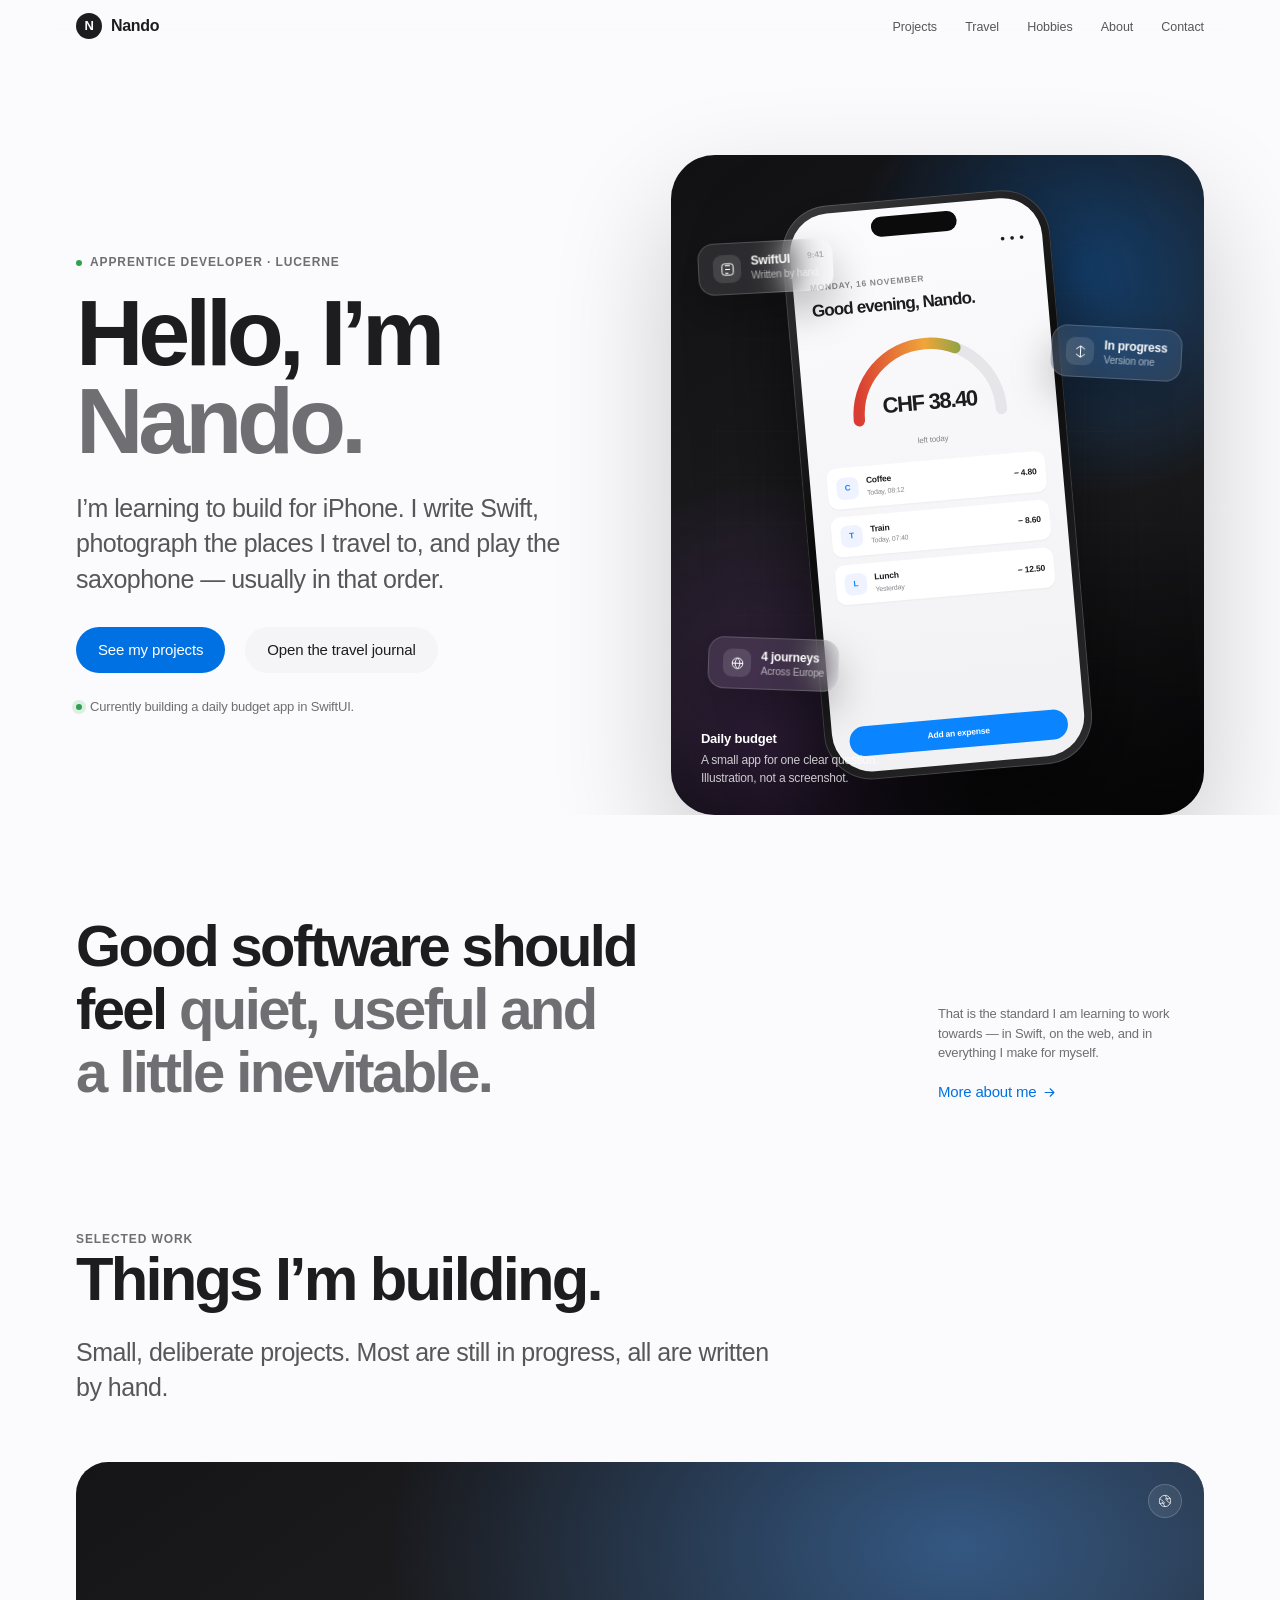
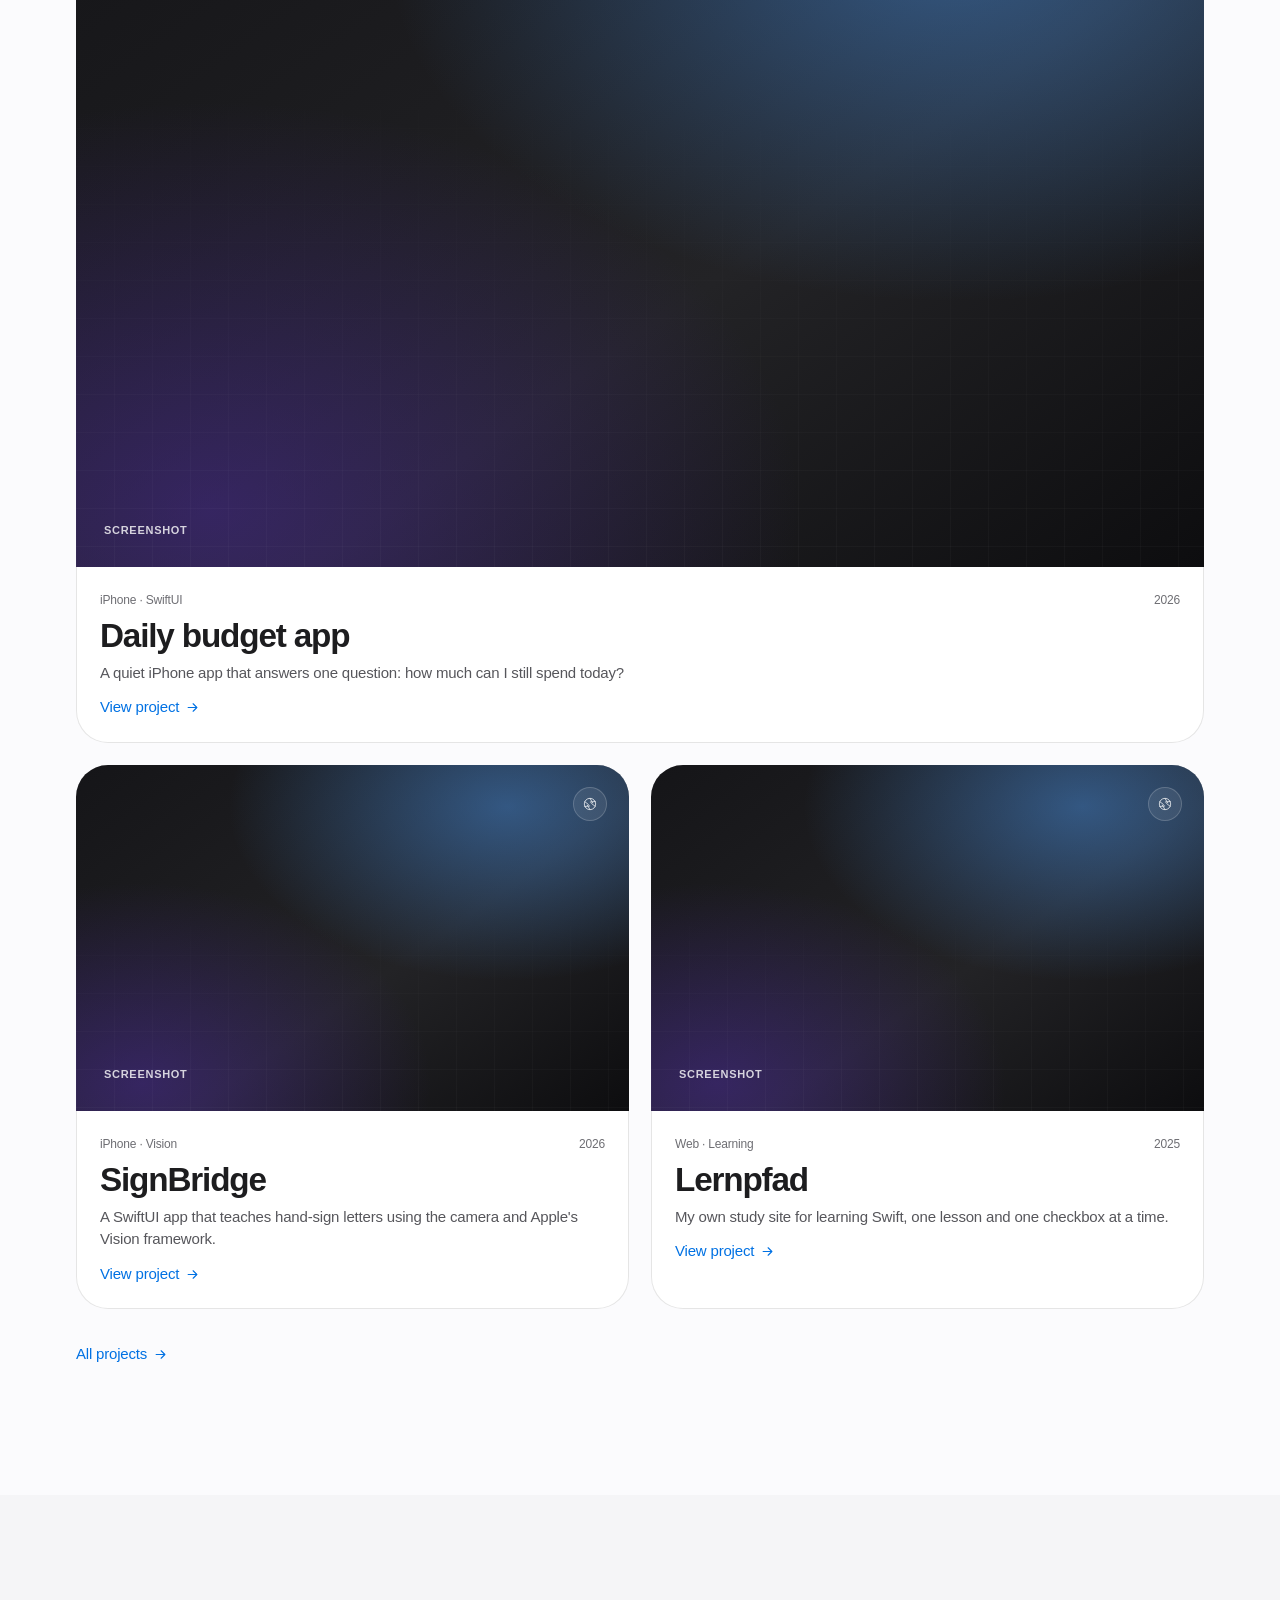
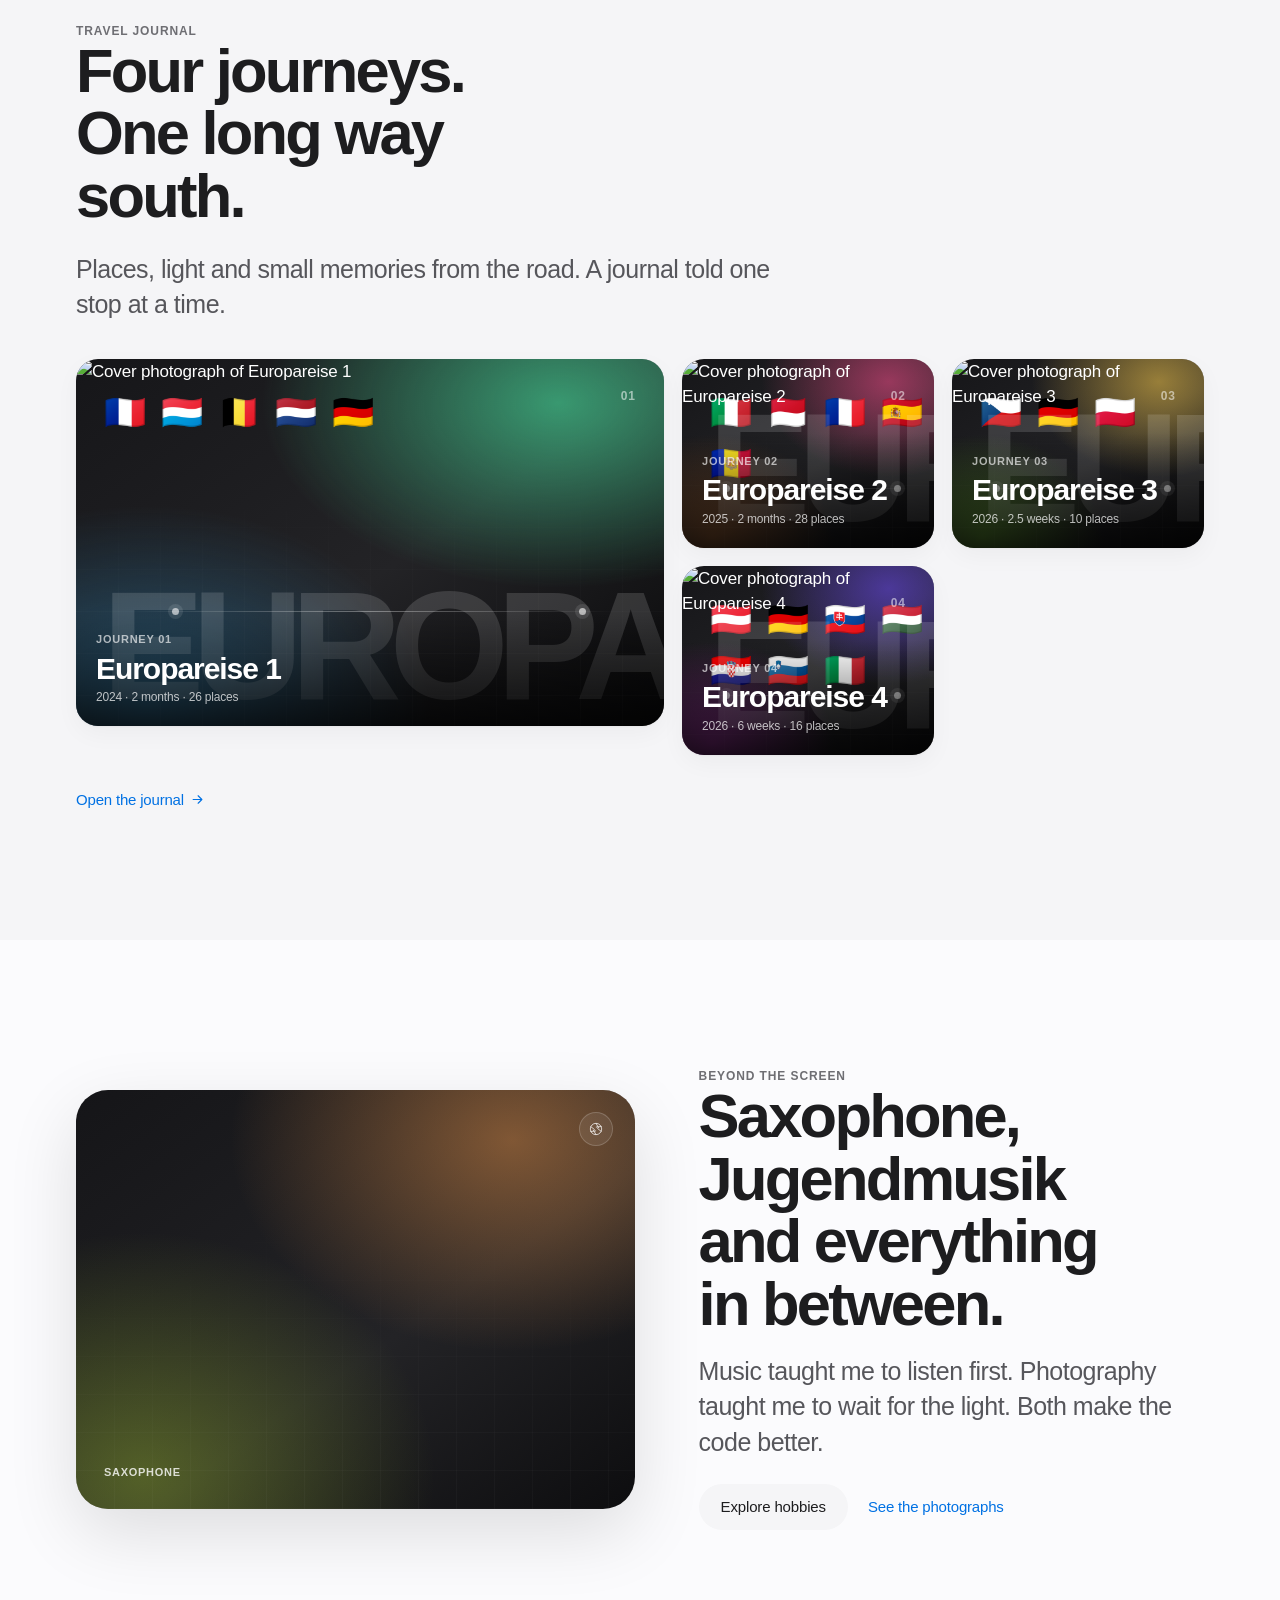
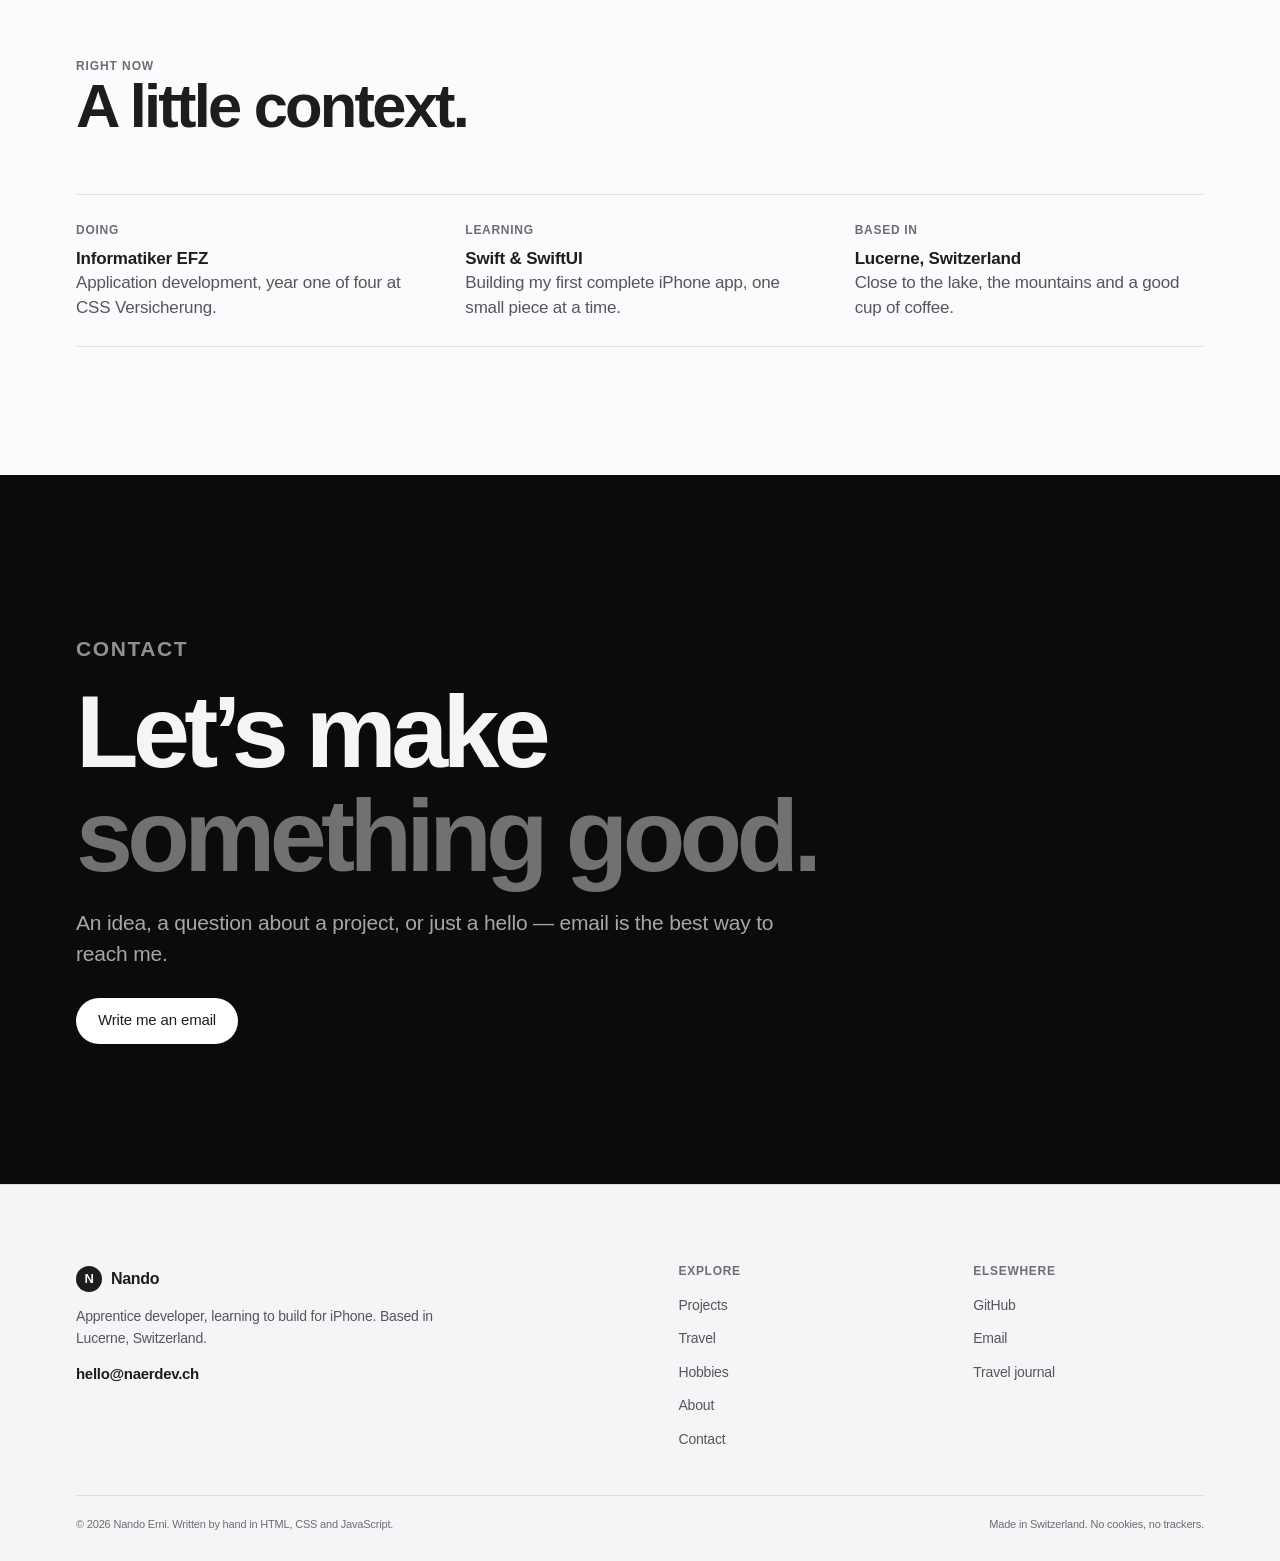
==== commit d01a4946: "Polish typography, menu behaviour and journey metadata" ====
--- a/index.html
+++ b/index.html
@@ -17,7 +17,7 @@
 <meta property="og:url" content="https://naerdev.ch/">
 <meta property="og:image" content="https://naerdev.ch/images/og.png">
 <meta name="twitter:card" content="summary_large_image">
-<link rel="stylesheet" href="css/style.css?v=20261116f">
+<link rel="stylesheet" href="css/style.css?v=20261116g">
 <script type="application/ld+json">{"@context":"https://schema.org","@type":"Person","name":"Nando Erni","jobTitle":"Apprentice software developer","url":"https://naerdev.ch/","sameAs":["https://github.com/NandoErniDev"]}</script>
 </head>
 <body data-page="home">
@@ -155,12 +155,12 @@
 </main>
 
 <footer class="site-footer" id="site-footer"></footer>
-<script src="content/site.js?v=20261116f"></script>
-<script src="js/main.js?v=20261116f"></script>
-<script src="content/projects.js?v=20261116f"></script>
-<script src="js/projects.js?v=20261116f"></script>
-<script src="content/trips.js?v=20261116f"></script>
-<script src="content/photo-index.js?v=20261116f"></script>
-<script src="js/travel.js?v=20261116f"></script>
+<script src="content/site.js?v=20261116g"></script>
+<script src="js/main.js?v=20261116g"></script>
+<script src="content/projects.js?v=20261116g"></script>
+<script src="js/projects.js?v=20261116g"></script>
+<script src="content/trips.js?v=20261116g"></script>
+<script src="content/photo-index.js?v=20261116g"></script>
+<script src="js/travel.js?v=20261116g"></script>
 </body>
 </html>
--- a/css/style.css
+++ b/css/style.css
@@ -12,7 +12,7 @@
   --surface: #ffffff;
   --ink: #1d1d1f;
   --ink-2: #56565b;
-  --ink-3: #86868b;
+  --ink-3: #6e6e73;
   --line: rgba(0, 0, 0, .10);
   --line-2: rgba(0, 0, 0, .16);
   --blue: #0071e3;
@@ -41,7 +41,7 @@
     --surface: #151517;
     --ink: #f5f5f7;
     --ink-2: #b8b8bd;
-    --ink-3: #86868b;
+    --ink-3: #a1a1a6;
     --line: rgba(255, 255, 255, .12);
     --line-2: rgba(255, 255, 255, .20);
     --blue: #2997ff;
@@ -425,7 +425,7 @@
 .filter:hover { border-color: var(--line-2); color: var(--ink); }
 .filter[aria-pressed="true"] { background: var(--ink); border-color: var(--ink); color: var(--bg); }
 .projects-list { display: grid; gap: clamp(56px, 9vw, 110px); }
-.project { display: grid; gap: 28px; padding-top: clamp(28px, 4vw, 48px); border-top: 1px solid var(--line); }
+.project { display: grid; gap: 28px; padding-top: clamp(28px, 4vw, 48px); border-top: 1px solid var(--line); scroll-margin-top: calc(var(--header) + 24px); }
 .project[hidden] { display: none; }
 .project-head { display: grid; gap: 14px; align-items: start; }
 .project-index { color: var(--ink-3); font-size: 12px; font-weight: 600; font-variant-numeric: tabular-nums; letter-spacing: .06em; }
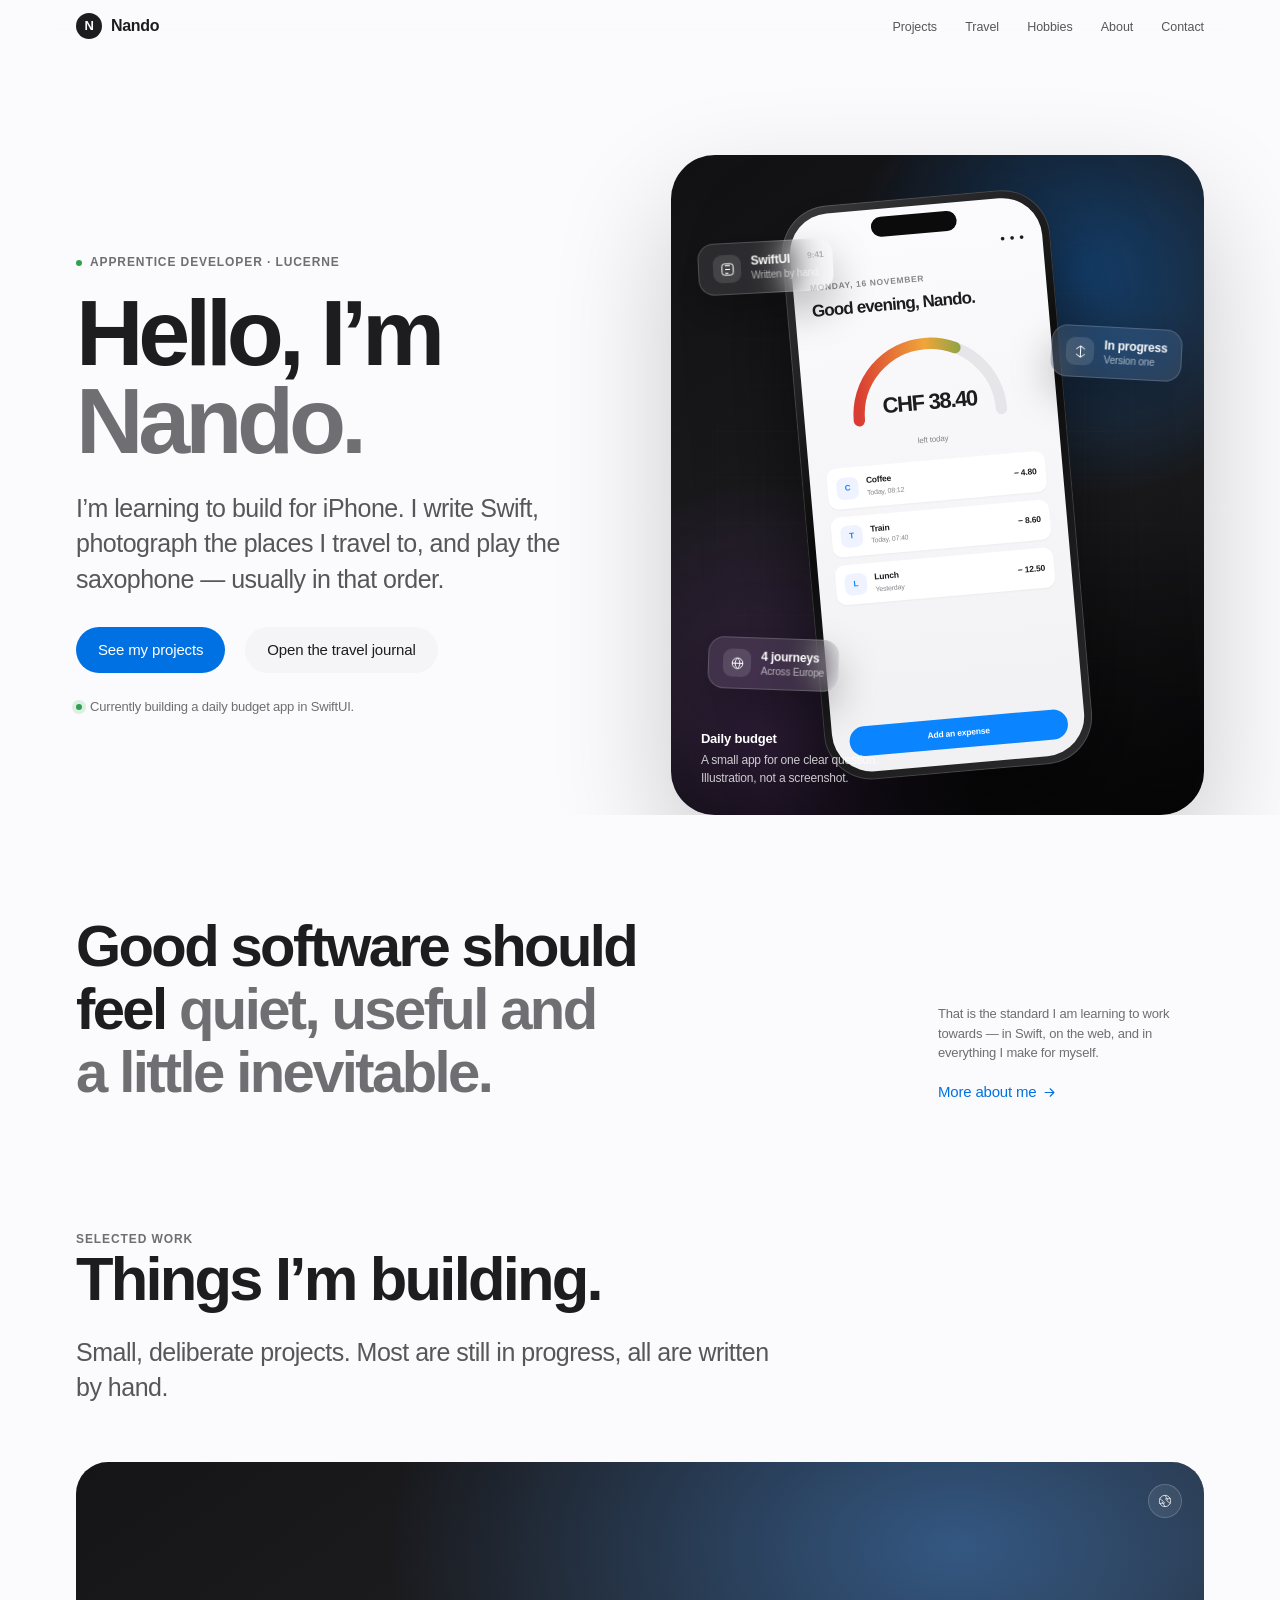
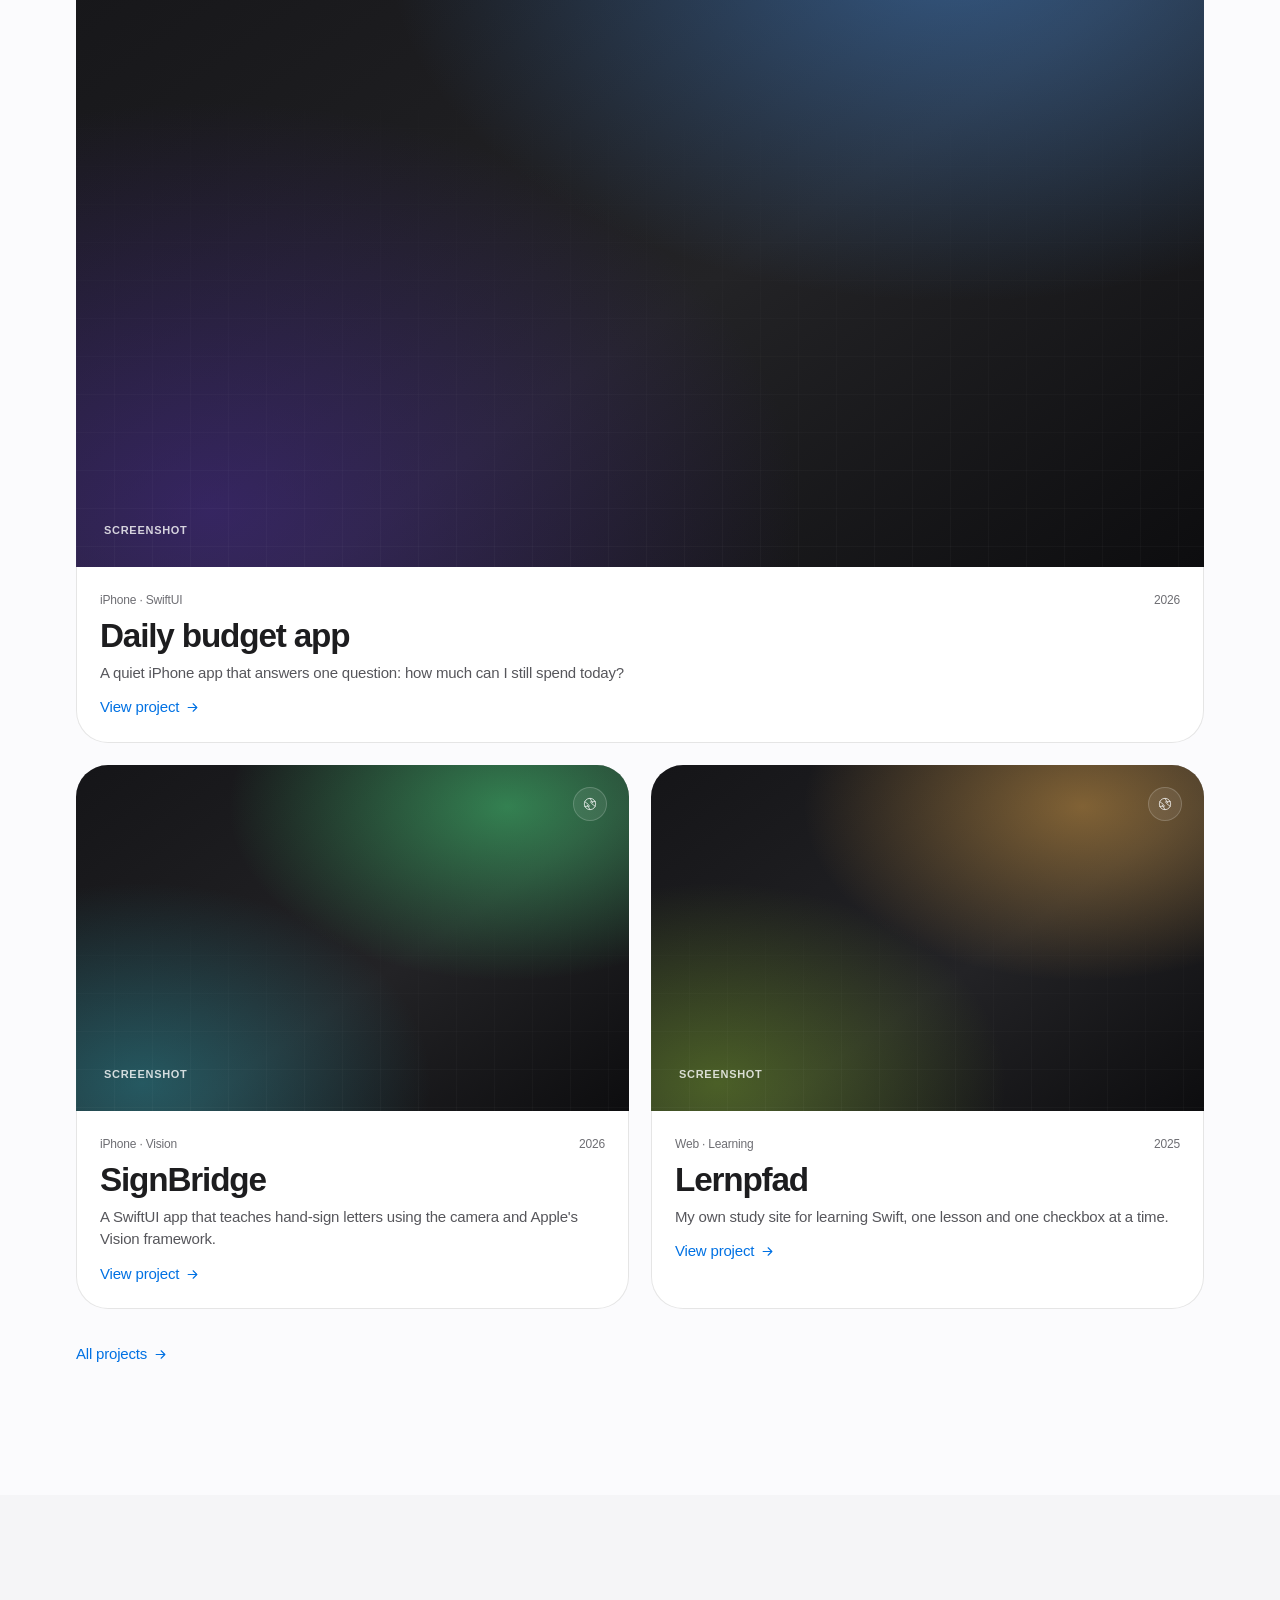
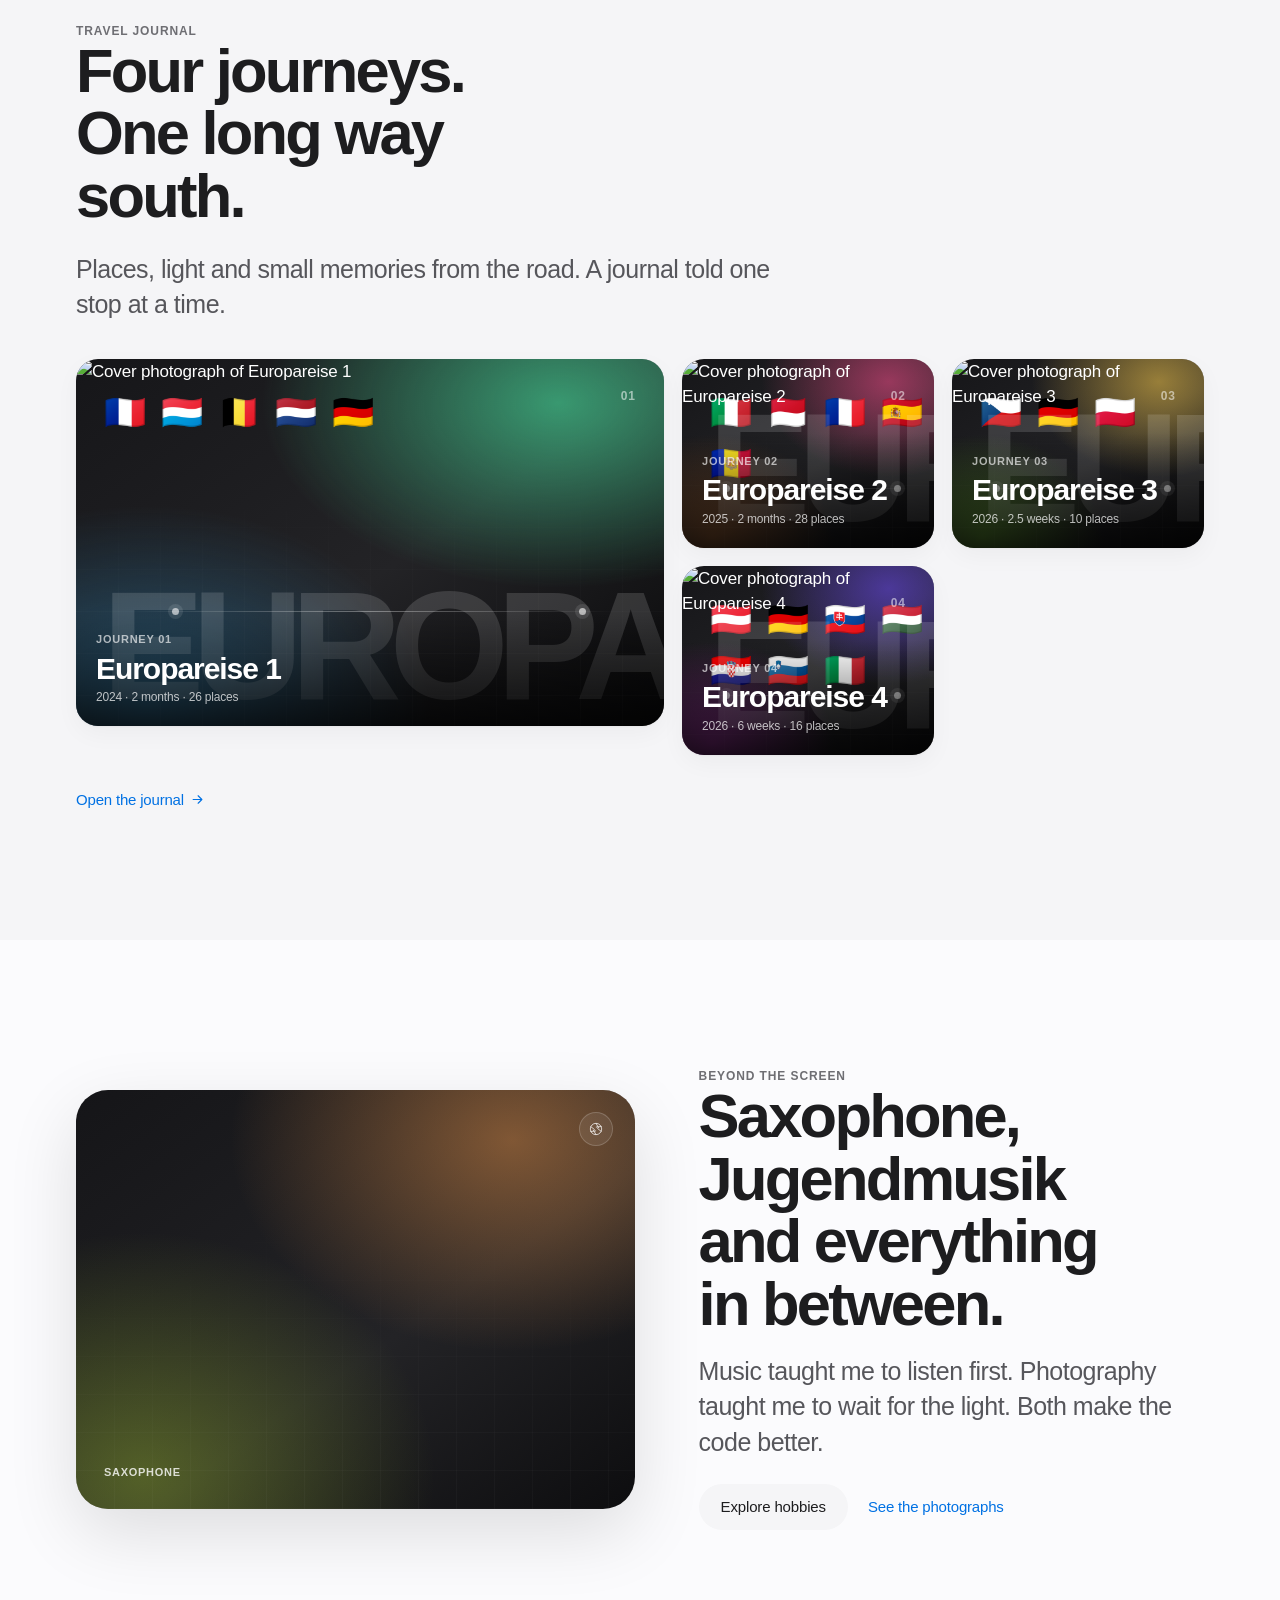
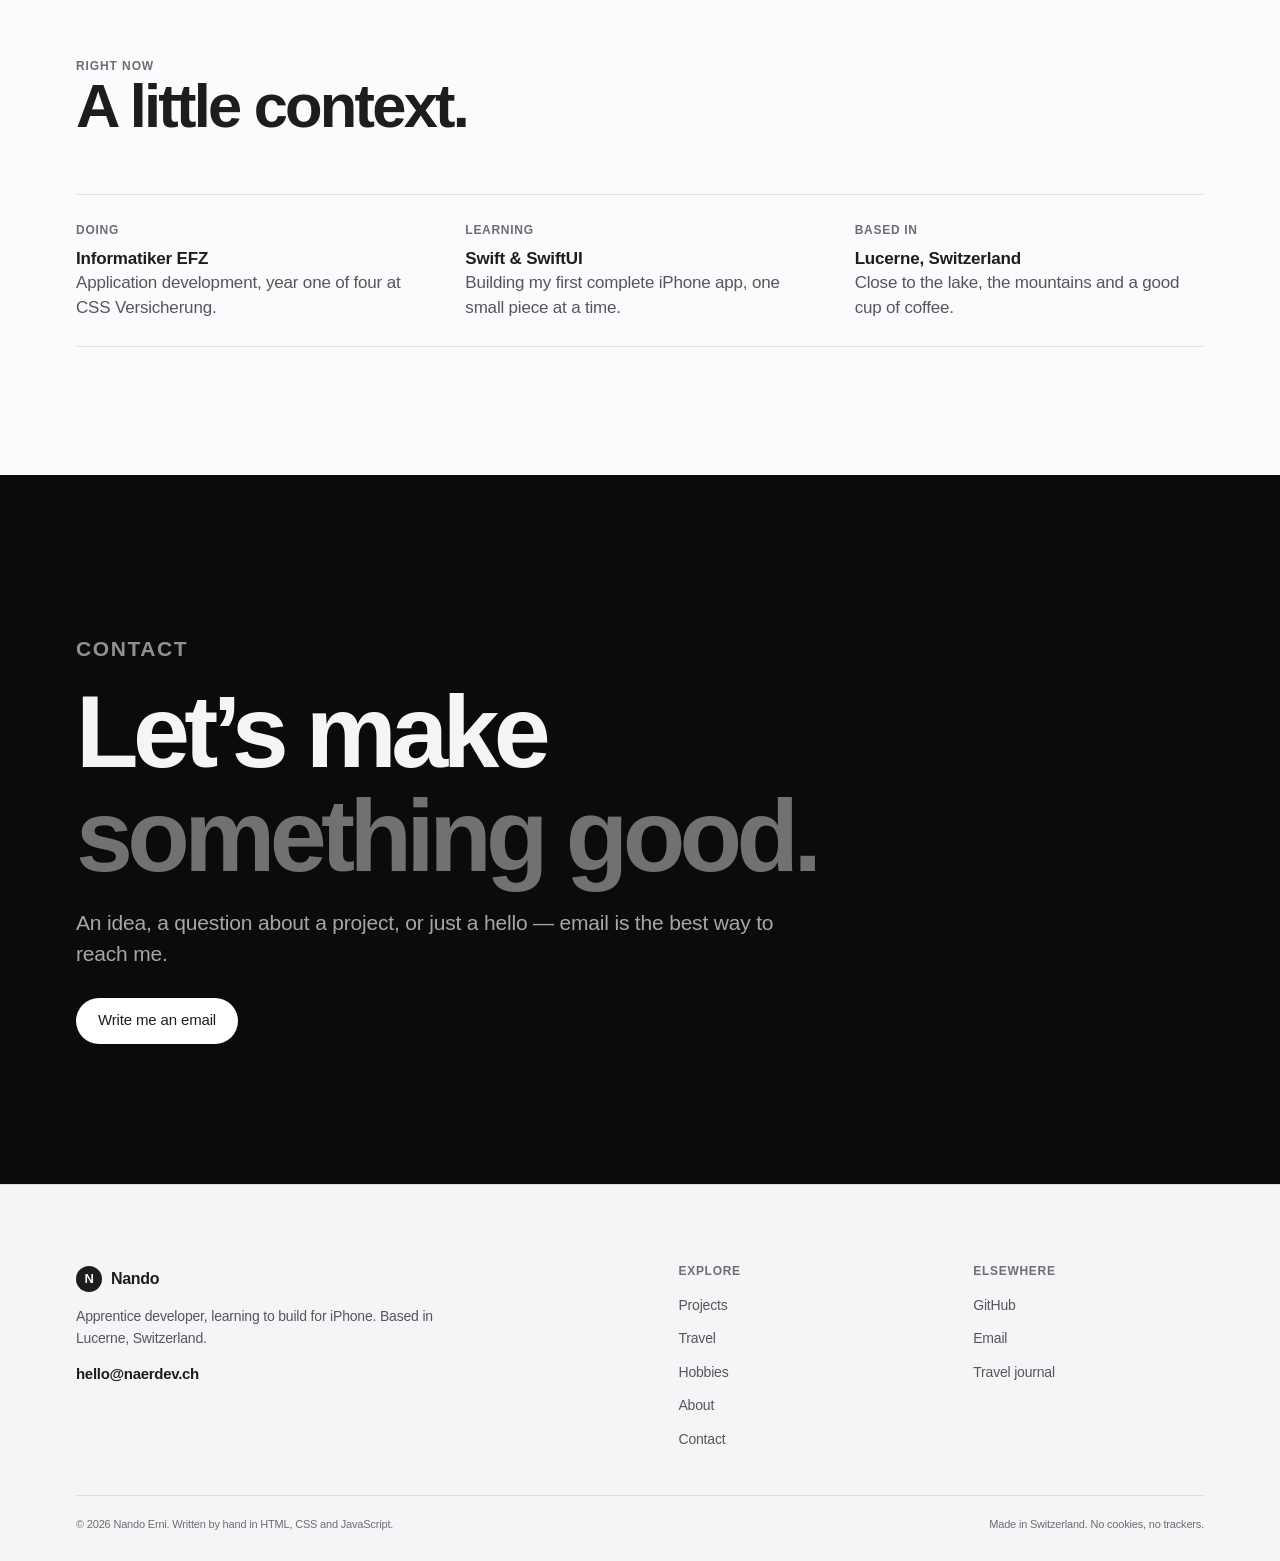
==== commit 8585ae91: "Refine contact wording, placeholder tones and mobile hero spacing" ====
--- a/index.html
+++ b/index.html
@@ -17,7 +17,7 @@
 <meta property="og:url" content="https://naerdev.ch/">
 <meta property="og:image" content="https://naerdev.ch/images/og.png">
 <meta name="twitter:card" content="summary_large_image">
-<link rel="stylesheet" href="css/style.css?v=20261116g">
+<link rel="stylesheet" href="css/style.css?v=20261116h">
 <script type="application/ld+json">{"@context":"https://schema.org","@type":"Person","name":"Nando Erni","jobTitle":"Apprentice software developer","url":"https://naerdev.ch/","sameAs":["https://github.com/NandoErniDev"]}</script>
 </head>
 <body data-page="home">
@@ -155,12 +155,12 @@
 </main>
 
 <footer class="site-footer" id="site-footer"></footer>
-<script src="content/site.js?v=20261116g"></script>
-<script src="js/main.js?v=20261116g"></script>
-<script src="content/projects.js?v=20261116g"></script>
-<script src="js/projects.js?v=20261116g"></script>
-<script src="content/trips.js?v=20261116g"></script>
-<script src="content/photo-index.js?v=20261116g"></script>
-<script src="js/travel.js?v=20261116g"></script>
+<script src="content/site.js?v=20261116h"></script>
+<script src="js/main.js?v=20261116h"></script>
+<script src="content/projects.js?v=20261116h"></script>
+<script src="js/projects.js?v=20261116h"></script>
+<script src="content/trips.js?v=20261116h"></script>
+<script src="content/photo-index.js?v=20261116h"></script>
+<script src="js/travel.js?v=20261116h"></script>
 </body>
 </html>
--- a/css/style.css
+++ b/css/style.css
@@ -284,7 +284,7 @@
 .float-b { top: 26%; right: 4%; rotate: 3deg; }
 .float-c { bottom: 19%; left: 7%; rotate: 2deg; }
 @media (max-width: 899px) {
-  .hero-stage { min-height: 470px; }
+  .hero-stage { min-height: 500px; }
   .float-a { top: 8%; left: 3%; }
   .float-b { top: 12%; right: 3%; }
   .float-c { bottom: 8%; left: 5%; }
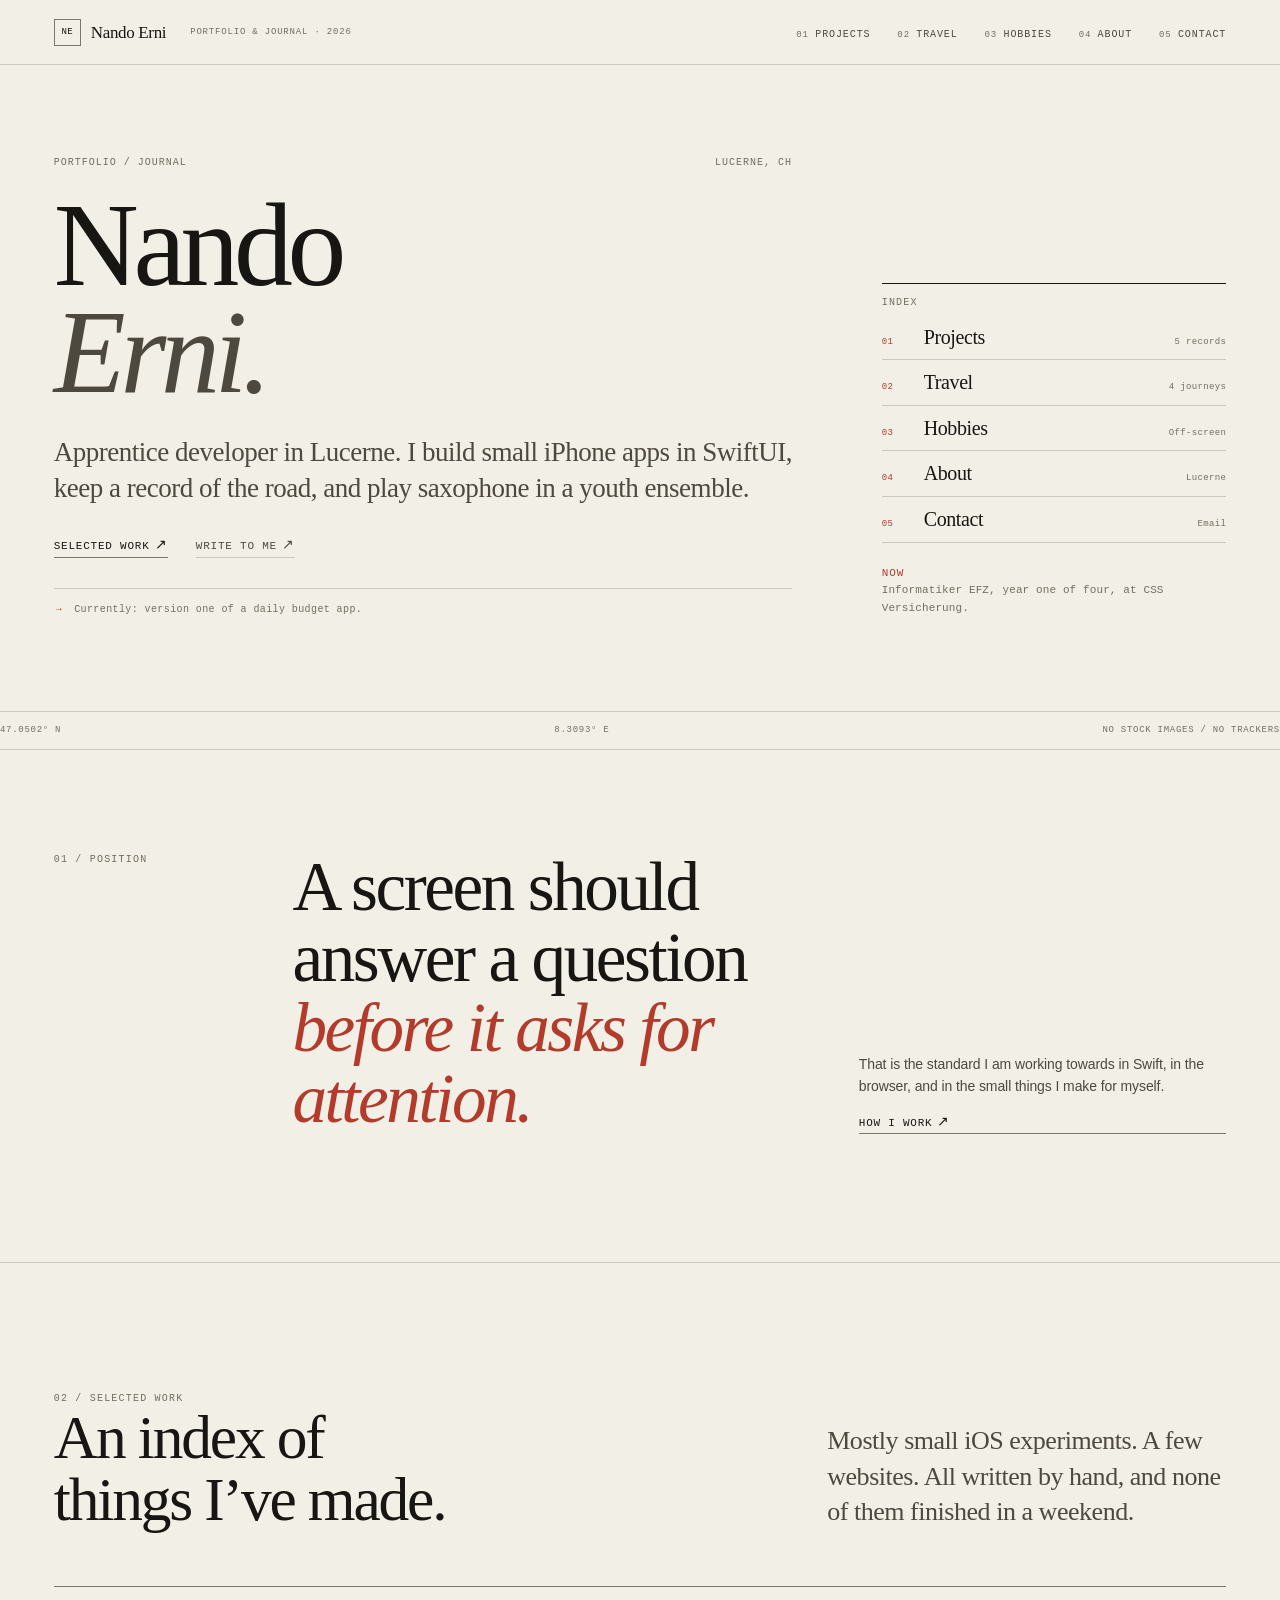
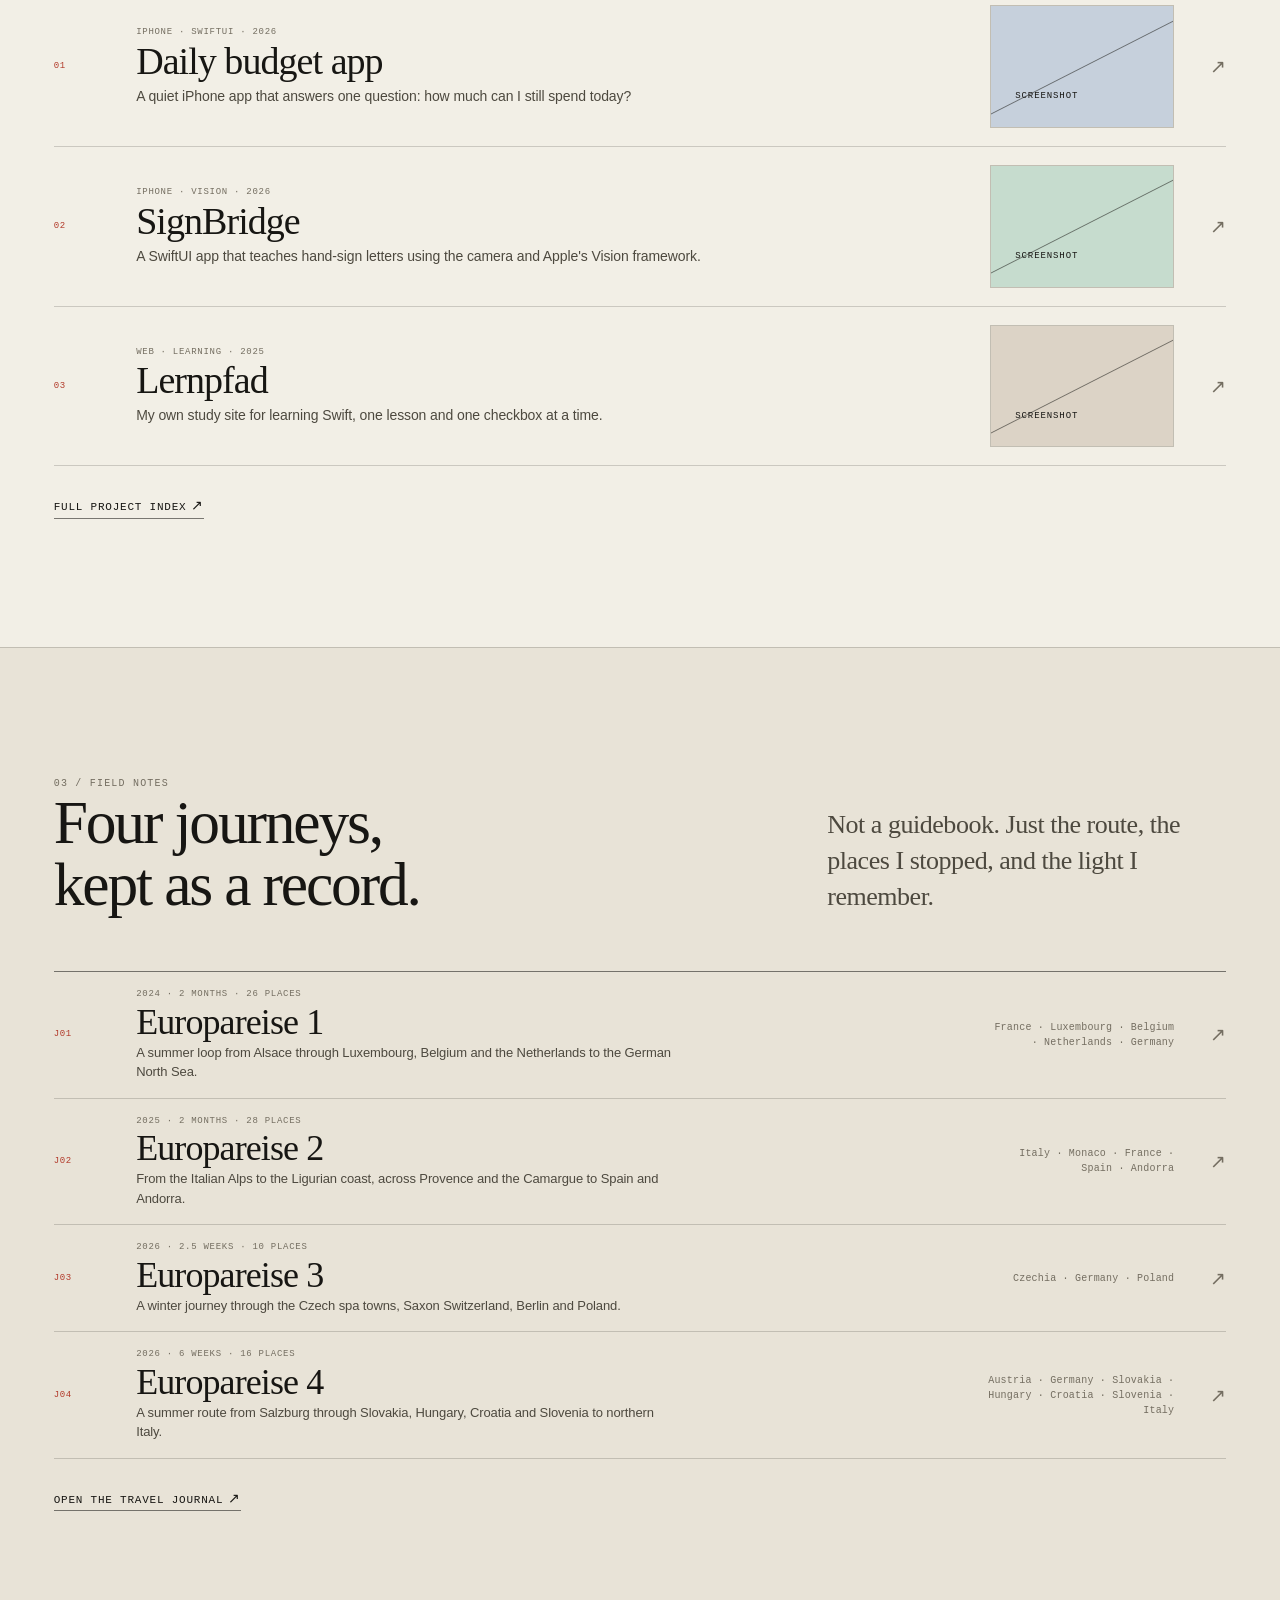
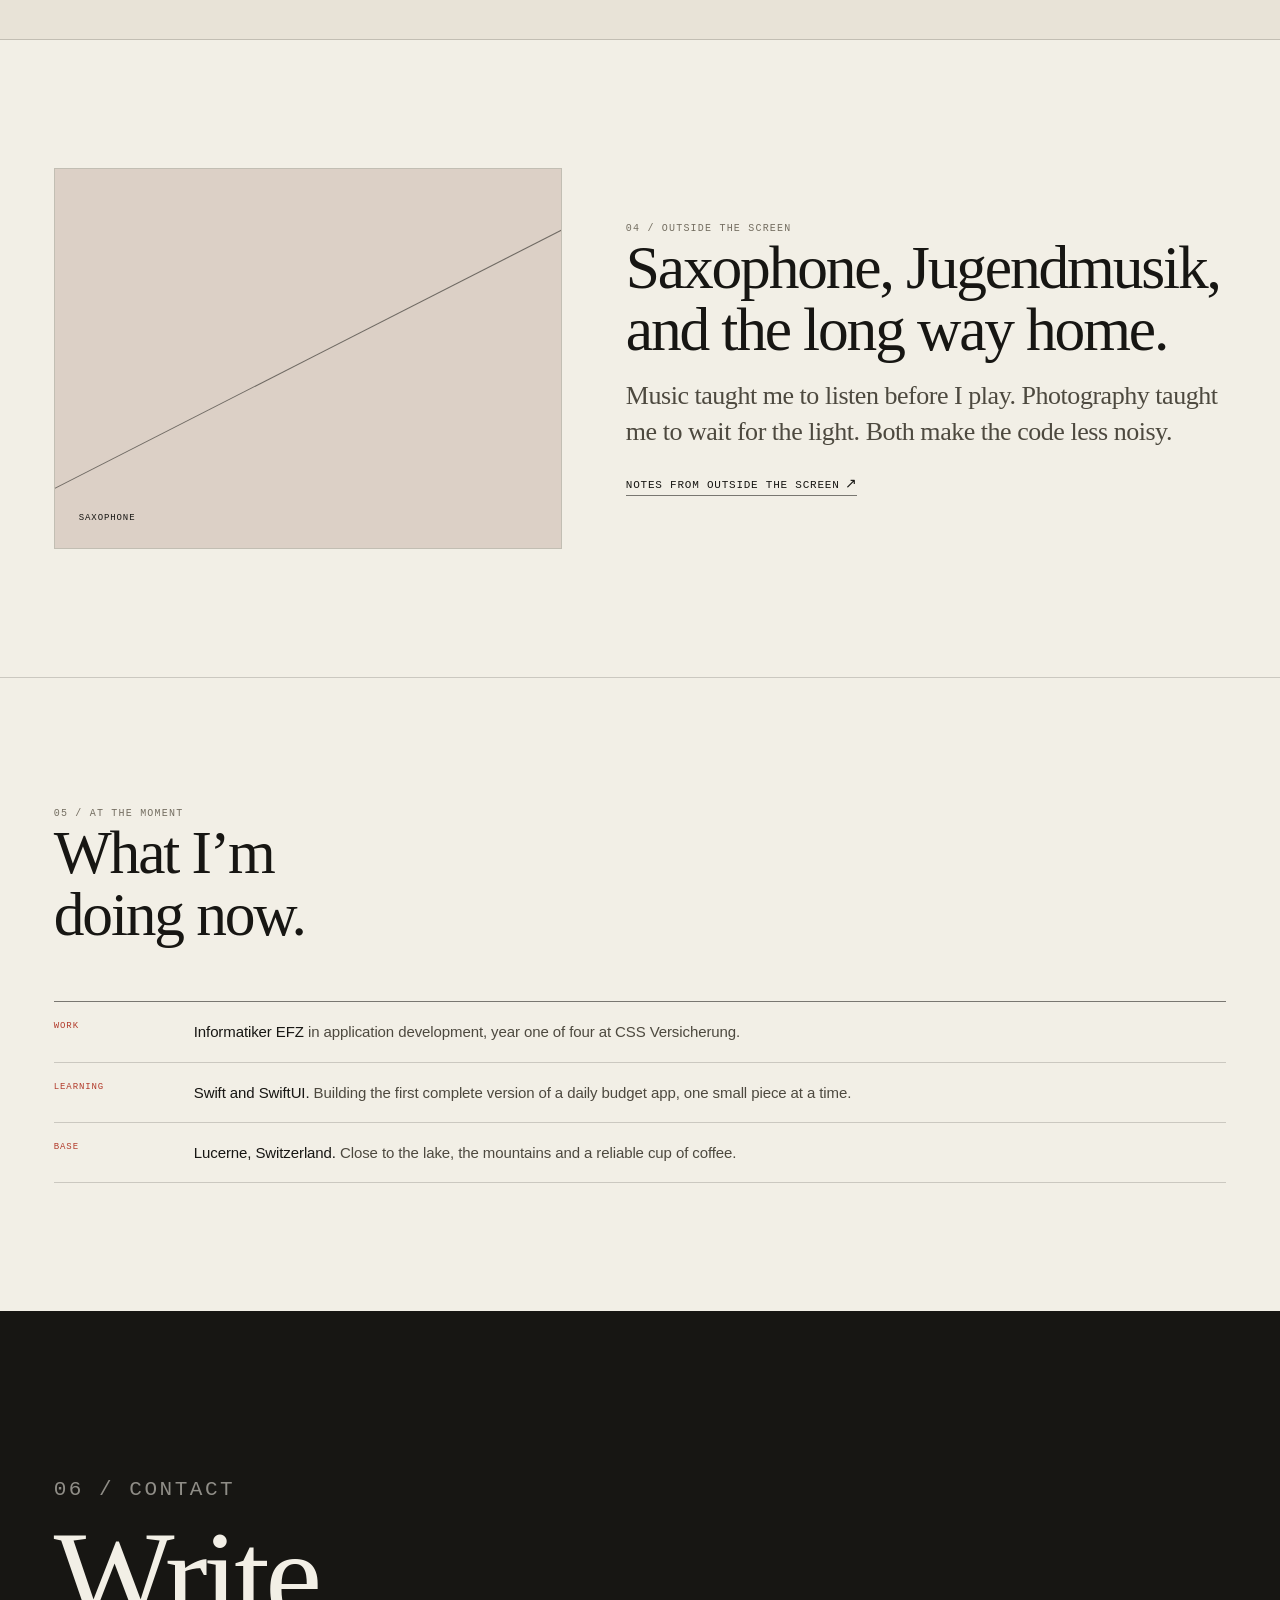
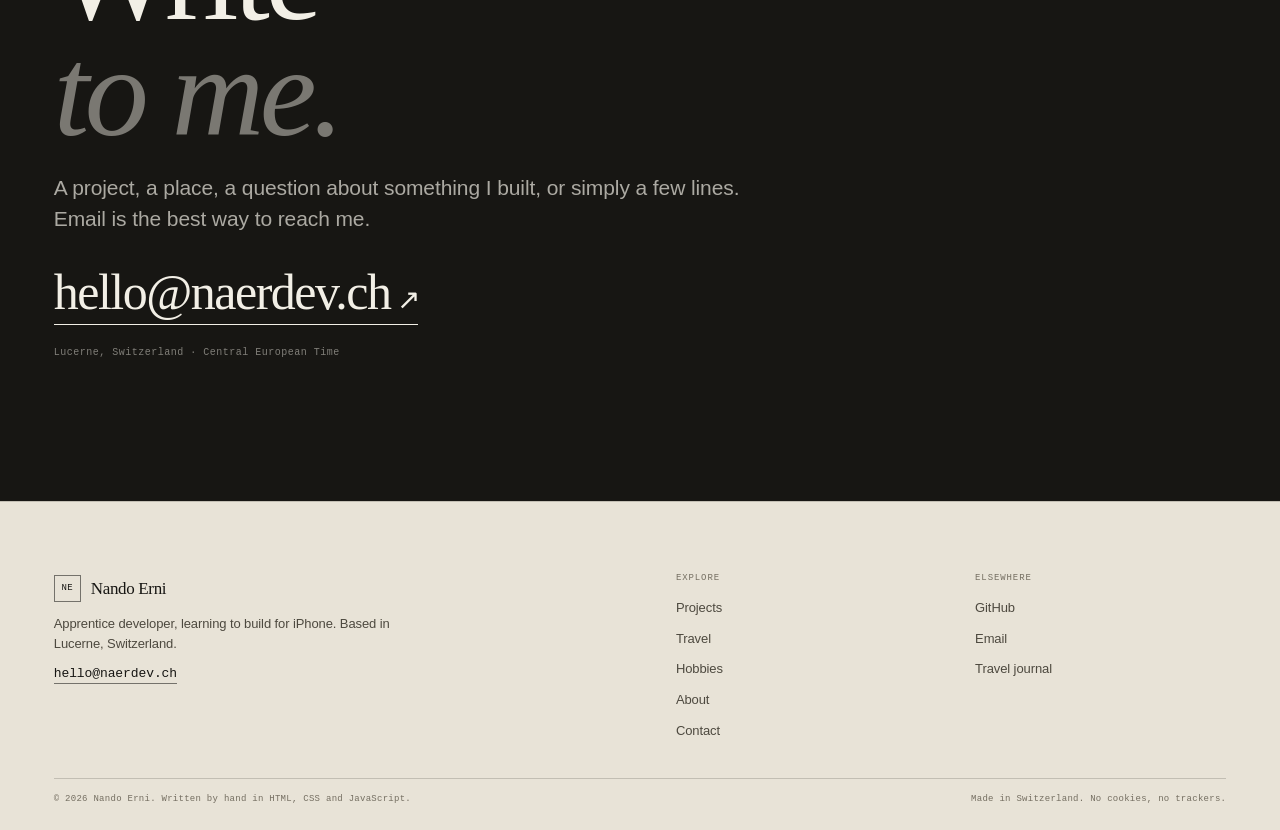
==== commit 854866af: "Redesign the site as an editorial paper-and-ink system Rebuild the layout, typography and navigation" ====
--- a/index.html
+++ b/index.html
@@ -3,95 +3,67 @@
 <head>
 <meta charset="utf-8">
 <meta name="viewport" content="width=device-width, initial-scale=1">
-<title>Nando Erni — Apprentice developer, learning to build for iPhone</title>
-<meta name="description" content="Nando Erni is an apprentice software developer in Switzerland, learning Swift and SwiftUI, photographing his travels and playing the saxophone.">
+<title>Nando Erni — Apprentice developer, Lucerne</title>
+<meta name="description" content="Nando Erni is an apprentice software developer in Lucerne. He builds small iPhone apps in SwiftUI, keeps a travel journal and plays saxophone in a youth ensemble.">
 <meta name="color-scheme" content="light dark">
-<meta name="theme-color" content="#fbfbfd">
+<meta name="theme-color" content="#f2efe6">
 
 <link rel="canonical" href="https://naerdev.ch/">
 <link rel="icon" href="favicon.svg" type="image/svg+xml">
 <meta property="og:type" content="website">
 <meta property="og:site_name" content="Nando Erni">
 <meta property="og:title" content="Nando Erni — Apprentice developer">
-<meta property="og:description" content="Software with care, photographs from the road, and a saxophone in between.">
+<meta property="og:description" content="Small software, a travel journal, and a saxophone in between.">
 <meta property="og:url" content="https://naerdev.ch/">
 <meta property="og:image" content="https://naerdev.ch/images/og.png">
 <meta name="twitter:card" content="summary_large_image">
-<link rel="stylesheet" href="css/style.css?v=20261116h">
+<link rel="stylesheet" href="css/style.css?v=20261117b">
 <script type="application/ld+json">{"@context":"https://schema.org","@type":"Person","name":"Nando Erni","jobTitle":"Apprentice software developer","url":"https://naerdev.ch/","sameAs":["https://github.com/NandoErniDev"]}</script>
 </head>
 <body data-page="home">
 <a class="skip" href="#main">Skip to content</a>
-<header class="site-header" id="site-header"><div class="bar"><a class="wordmark" href="index.html">Nando</a><noscript><nav class="fallback-nav" aria-label="Main"><a href="projects.html">Projects</a><a href="travel.html">Travel</a><a href="hobbies.html">Hobbies</a><a href="about.html">About</a><a href="contact.html">Contact</a></nav></noscript></div></header>
+<header class="site-header" id="site-header"><div class="bar"><a class="wordmark" href="index.html">Nando Erni</a><noscript><nav class="fallback-nav" aria-label="Main"><a href="projects.html">Projects</a><a href="travel.html">Travel</a><a href="hobbies.html">Hobbies</a><a href="about.html">About</a><a href="contact.html">Contact</a></nav></noscript></div></header>
 
 <main id="main">
   <section class="hero">
     <div class="wrap hero-grid">
       <div class="hero-copy">
-        <p class="eyebrow"><span class="dot" aria-hidden="true"></span>Apprentice developer · Lucerne</p>
-        <h1>Hello, I&rsquo;m<br><span class="soft">Nando.</span></h1>
-        <p class="lede">I&rsquo;m learning to build for iPhone. I write Swift, photograph the places I travel to, and play the saxophone &mdash; usually in that order.</p>
+        <p class="issue-line"><span>Portfolio / Journal</span><span>Lucerne, CH</span></p>
+        <h1>Nando<br><em>Erni.</em></h1>
+        <p class="hero-deck">Apprentice developer in Lucerne. I build small iPhone apps in SwiftUI, keep a record of the road, and play saxophone in a youth ensemble.</p>
         <div class="hero-actions">
-          <a class="btn" href="projects.html">See my projects</a>
-          <a class="btn secondary" href="travel.html">Open the travel journal</a>
+          <a class="btn" href="projects.html">Selected work</a>
+          <a class="btn secondary" href="contact.html">Write to me</a>
         </div>
-        <p class="hero-note"><span class="dot" aria-hidden="true"></span>Currently building a daily budget app in SwiftUI.</p>
+        <p class="hero-note">Currently: version one of a daily budget app.</p>
       </div>
 
-      <div class="hero-stage" aria-label="A preview of the daily budget app">
-        <div class="phone">
-          <div class="phone-screen">
-            <div class="phone-notch" aria-hidden="true"></div>
-            <div class="app-screen">
-              <div class="app-status"><span>9:41</span><span class="signal">● ● ●</span></div>
-              <p class="app-kicker">Monday, 16 November</p>
-              <p class="app-title">Good evening, Nando.</p>
-              <div class="app-gauge">
-                <svg viewBox="0 0 200 116" aria-hidden="true">
-                  <defs>
-                    <linearGradient id="gg" gradientUnits="userSpaceOnUse" x1="18" y1="0" x2="182" y2="0">
-                      <stop offset="0" stop-color="#d93c32"/><stop offset=".5" stop-color="#f0a53a"/><stop offset="1" stop-color="#30a14e"/>
-                    </linearGradient>
-                  </defs>
-                  <path class="track" d="M18 104 A 82 82 0 0 1 182 104" fill="none" stroke-width="13" stroke-linecap="round" pathLength="100"/>
-                  <path id="gauge-arc" d="M18 104 A 82 82 0 0 1 182 104" fill="none" stroke="url(#gg)" stroke-width="13" stroke-linecap="round" pathLength="100" stroke-dasharray="100" stroke-dashoffset="36"/>
-                </svg>
-                <div class="app-gauge-value" id="gauge-value">CHF 38.40</div>
-                <p class="app-gauge-label">left today</p>
-              </div>
-              <div class="app-list">
-                <div class="app-row"><span class="ico">C</span><span class="txt"><b>Coffee</b><small>Today, 08:12</small></span><span class="amt">− 4.80</span></div>
-                <div class="app-row"><span class="ico">T</span><span class="txt"><b>Train</b><small>Today, 07:40</small></span><span class="amt">− 8.60</span></div>
-                <div class="app-row"><span class="ico">L</span><span class="txt"><b>Lunch</b><small>Yesterday</small></span><span class="amt">− 12.50</span></div>
-              </div>
-              <div class="app-add">Add an expense</div>
-            </div>
-          </div>
-        </div>
-
-        <div class="float-card float-a">
-          <span class="mini" aria-hidden="true"><svg viewBox="0 0 24 24" fill="none" stroke="currentColor" stroke-width="1.6"><path d="M8 6h8M8 12h8M8 18h5"/><rect x="3" y="3" width="18" height="18" rx="4"/></svg></span>
-          <span><b>SwiftUI</b><small>Written by hand</small></span>
-        </div>
-        <div class="float-card float-b">
-          <span class="mini" aria-hidden="true"><svg viewBox="0 0 24 24" fill="none" stroke="currentColor" stroke-width="1.6"><path d="M12 3v18M5 8l7-5 7 5M5 16l7 5 7-5"/></svg></span>
-          <span><b>In progress</b><small>Version one</small></span>
-        </div>
-        <div class="float-card float-c">
-          <span class="mini" aria-hidden="true"><svg viewBox="0 0 24 24" fill="none" stroke="currentColor" stroke-width="1.6"><circle cx="12" cy="12" r="8.5"/><path d="M3.5 12h17M12 3.5c2.5 2.4 3.8 5.3 3.8 8.5s-1.3 6.1-3.8 8.5c-2.5-2.4-3.8-5.3-3.8-8.5S9.5 5.9 12 3.5z"/></svg></span>
-          <span><b>4 journeys</b><small>Across Europe</small></span>
-        </div>
-        <p class="stage-caption"><strong>Daily budget</strong>A small app for one clear question. Illustration, not a screenshot.</p>
-      </div>
+      <aside class="hero-index" aria-label="Site index">
+        <p class="label">Index</p>
+        <ol class="index-list">
+          <li><a href="projects.html"><span class="index-no">01</span><span class="index-name">Projects</span><span class="index-meta">5 records</span></a></li>
+          <li><a href="travel.html"><span class="index-no">02</span><span class="index-name">Travel</span><span class="index-meta">4 journeys</span></a></li>
+          <li><a href="hobbies.html"><span class="index-no">03</span><span class="index-name">Hobbies</span><span class="index-meta">Off-screen</span></a></li>
+          <li><a href="about.html"><span class="index-no">04</span><span class="index-name">About</span><span class="index-meta">Lucerne</span></a></li>
+          <li><a href="contact.html"><span class="index-no">05</span><span class="index-name">Contact</span><span class="index-meta">Email</span></a></li>
+        </ol>
+        <p class="index-fact"><span>Now</span>Informatiker EFZ, year one of four, at CSS Versicherung.</p>
+      </aside>
+    </div>
+    <div class="wrap hero-foot">
+      <span>47.0502° N</span>
+      <span>8.3093° E</span>
+      <span>No stock images / No trackers</span>
     </div>
   </section>
 
   <section class="section statement">
     <div class="wrap statement-grid">
-      <p class="statement-text" data-reveal>Good software should feel <span class="soft">quiet, useful and a little inevitable.</span></p>
-      <div class="statement-meta" data-reveal data-delay="1">
-        <p class="small muted">That is the standard I am learning to work towards &mdash; in Swift, on the web, and in everything I make for myself.</p>
-        <a class="text-link" href="about.html">More about me<svg viewBox="0 0 24 24" fill="none" stroke="currentColor" stroke-width="1.8" stroke-linecap="round" stroke-linejoin="round" aria-hidden="true"><path d="M5 12h14M13 6l6 6-6 6"/></svg></a>
+      <p class="label">01 / Position</p>
+      <blockquote class="statement-text">A screen should answer a question <em>before it asks for attention.</em></blockquote>
+      <div class="statement-meta">
+        <p>That is the standard I am working towards in Swift, in the browser, and in the small things I make for myself.</p>
+        <a class="text-link" href="about.html">How I work</a>
       </div>
     </div>
   </section>
@@ -99,22 +71,22 @@
   <section class="section" id="work">
     <div class="wrap">
       <div class="section-head" data-reveal>
-        <div><p class="eyebrow">Selected work</p><h2>Things I&rsquo;m building.</h2></div>
-        <p class="lede">Small, deliberate projects. Most are still in progress, all are written by hand.</p>
+        <div><p class="label">02 / Selected work</p><h2>An index of things I&rsquo;ve made.</h2></div>
+        <p class="lede">Mostly small iOS experiments. A few websites. All written by hand, and none of them finished in a weekend.</p>
       </div>
       <div class="home-projects" id="home-projects"></div>
-      <p style="margin-top:32px"><a class="text-link" href="projects.html">All projects<svg viewBox="0 0 24 24" fill="none" stroke="currentColor" stroke-width="1.8" stroke-linecap="round" stroke-linejoin="round" aria-hidden="true"><path d="M5 12h14M13 6l6 6-6 6"/></svg></a></p>
+      <p class="section-more"><a class="text-link" href="projects.html">Full project index</a></p>
     </div>
   </section>
 
   <section class="travel-band">
     <div class="wrap">
       <div class="section-head" data-reveal>
-        <div><p class="eyebrow">Travel journal</p><h2>Four journeys.<br>One long way south.</h2></div>
-        <p class="lede">Places, light and small memories from the road. A journal told one stop at a time.</p>
+        <div><p class="label">03 / Field notes</p><h2>Four journeys, kept as a record.</h2></div>
+        <p class="lede">Not a guidebook. Just the route, the places I stopped, and the light I remember.</p>
       </div>
       <div class="home-travel" id="home-travel"></div>
-      <p style="margin-top:32px"><a class="text-link" href="travel.html">Open the journal<svg viewBox="0 0 24 24" fill="none" stroke="currentColor" stroke-width="1.8" stroke-linecap="round" stroke-linejoin="round" aria-hidden="true"><path d="M5 12h14M13 6l6 6-6 6"/></svg></a></p>
+      <p class="section-more"><a class="text-link" href="travel.html">Open the travel journal</a></p>
     </div>
   </section>
 
@@ -122,45 +94,45 @@
     <div class="wrap hobby-teaser">
       <div data-slot="images/hobbies/saxophon.jpg" data-alt="Nando playing the saxophone" data-ratio="4/3" data-label="Saxophone" data-tone="28" data-reveal></div>
       <div class="hobby-teaser-copy" data-reveal data-delay="1">
-        <p class="eyebrow">Beyond the screen</p>
-        <h2>Saxophone, Jugendmusik and everything in between.</h2>
-        <p class="lede">Music taught me to listen first. Photography taught me to wait for the light. Both make the code better.</p>
-        <div class="hero-actions">
-          <a class="btn secondary" href="hobbies.html">Explore hobbies</a>
-          <a class="text-link" href="travel.html">See the photographs</a>
-        </div>
+        <p class="label">04 / Outside the screen</p>
+        <h2>Saxophone, Jugendmusik, and the long way home.</h2>
+        <p class="lede">Music taught me to listen before I play. Photography taught me to wait for the light. Both make the code less noisy.</p>
+        <a class="text-link" href="hobbies.html">Notes from outside the screen</a>
       </div>
     </div>
   </section>
 
   <section class="section">
     <div class="wrap">
-      <div class="section-head" data-reveal><div><p class="eyebrow">Right now</p><h2>A little context.</h2></div></div>
+      <div class="section-head" data-reveal>
+        <div><p class="label">05 / At the moment</p><h2>What I&rsquo;m doing now.</h2></div>
+      </div>
       <dl class="now-grid" data-reveal>
-        <div><dt>Doing</dt><dd><strong>Informatiker EFZ</strong><br>Application development, year one of four<span data-employer></span>.</dd></div>
-        <div><dt>Learning</dt><dd><strong>Swift &amp; SwiftUI</strong><br>Building my first complete iPhone app, one small piece at a time.</dd></div>
-        <div><dt>Based in</dt><dd><strong>Lucerne, Switzerland</strong><br>Close to the lake, the mountains and a good cup of coffee.</dd></div>
+        <div><dt>Work</dt><dd><strong>Informatiker EFZ</strong> in application development, year one of four<span data-employer></span>.</dd></div>
+        <div><dt>Learning</dt><dd><strong>Swift and SwiftUI.</strong> Building the first complete version of a daily budget app, one small piece at a time.</dd></div>
+        <div><dt>Base</dt><dd><strong>Lucerne, Switzerland.</strong> Close to the lake, the mountains and a reliable cup of coffee.</dd></div>
       </dl>
     </div>
   </section>
 
   <section class="contact-band">
     <div class="wrap" data-reveal>
-      <p class="eyebrow">Contact</p>
-      <h2>Let&rsquo;s make<br><span class="soft">something good.</span></h2>
-      <p>An idea, a question about a project, or just a hello &mdash; email is the best way to reach me.</p>
-      <a class="btn" href="mailto:hello@naerdev.ch">Write me an email</a>
+      <p class="label">06 / Contact</p>
+      <h2>Write<br><em>to me.</em></h2>
+      <p>A project, a place, a question about something I built, or simply a few lines. Email is the best way to reach me.</p>
+      <a class="contact-email" data-site="email" href="mailto:hello@naerdev.ch"><span data-email-text>hello@naerdev.ch</span><svg viewBox="0 0 24 24" fill="none" stroke="currentColor" stroke-width="1.4" aria-hidden="true"><path d="M7 17L17 7M8 7h9v9"/></svg></a>
+      <p class="contact-note">Lucerne, Switzerland · Central European Time</p>
     </div>
   </section>
 </main>
 
 <footer class="site-footer" id="site-footer"></footer>
-<script src="content/site.js?v=20261116h"></script>
-<script src="js/main.js?v=20261116h"></script>
-<script src="content/projects.js?v=20261116h"></script>
-<script src="js/projects.js?v=20261116h"></script>
-<script src="content/trips.js?v=20261116h"></script>
-<script src="content/photo-index.js?v=20261116h"></script>
-<script src="js/travel.js?v=20261116h"></script>
+<script src="content/site.js?v=20261117b"></script>
+<script src="js/main.js?v=20261117b"></script>
+<script src="content/projects.js?v=20261117b"></script>
+<script src="js/projects.js?v=20261117b"></script>
+<script src="content/trips.js?v=20261117b"></script>
+<script src="content/photo-index.js?v=20261117b"></script>
+<script src="js/travel.js?v=20261117b"></script>
 </body>
 </html>
--- a/css/style.css
+++ b/css/style.css
@@ -1,55 +1,46 @@
 /* ==========================================================================
-   Nando — personal site
-   An Apple-inspired editorial system: SF Pro, calm surfaces, large type,
-   generous space, precise hairlines, restrained motion.
+   Nando Erni — editorial system
+   Paper, ink, serif, rules. No glass, gradients, glows, rounded cards or
+   decorative blobs. One accent colour, asymmetric layouts, visible structure.
    ========================================================================== */
 
 /* 1. Tokens ---------------------------------------------------------------- */
 :root {
   color-scheme: light dark;
-  --bg: #fbfbfd;
-  --bg-2: #f5f5f7;
-  --surface: #ffffff;
-  --ink: #1d1d1f;
-  --ink-2: #56565b;
-  --ink-3: #6e6e73;
-  --line: rgba(0, 0, 0, .10);
-  --line-2: rgba(0, 0, 0, .16);
-  --blue: #0071e3;
-  --blue-soft: rgba(0, 113, 227, .10);
-  --green: #30a14e;
-  --shadow-sm: 0 1px 2px rgba(0, 0, 0, .04), 0 8px 24px rgba(0, 0, 0, .04);
-  --shadow: 0 24px 70px rgba(0, 0, 0, .12);
-  --shadow-lg: 0 50px 120px rgba(0, 0, 0, .20);
-  --r-sm: 14px;
-  --r: 22px;
-  --r-lg: 32px;
-  --r-xl: 44px;
-  --max: 1240px;
-  --wide: 1480px;
-  --gutter: clamp(20px, 4.6vw, 56px);
-  --header: 52px;
-  --sans: -apple-system, BlinkMacSystemFont, "SF Pro Display", "SF Pro Text", "Helvetica Neue", Helvetica, Arial, sans-serif;
+  --paper: #f2efe6;
+  --paper-2: #e8e3d7;
+  --paper-3: #ddd6c7;
+  --ink: #171613;
+  --ink-2: #4d493f;
+  --ink-3: #746e61;
+  --rule: rgba(23, 22, 19, .18);
+  --rule-strong: rgba(23, 22, 19, .55);
+  --accent: #b23b2b;
+  --accent-soft: rgba(178, 59, 43, .10);
+  --green: #3d5a42;
+  --max: 1320px;
+  --wide: 1500px;
+  --gutter: clamp(20px, 4.2vw, 60px);
+  --header: 64px;
+  --serif: "New York", "Iowan Old Style", "Palatino Linotype", Palatino, "Book Antiqua", Georgia, serif;
+  --sans: -apple-system, BlinkMacSystemFont, "SF Pro Text", "Helvetica Neue", Helvetica, Arial, sans-serif;
   --mono: ui-monospace, "SF Mono", SFMono-Regular, Menlo, Consolas, monospace;
-  --ease: cubic-bezier(.22, .7, .2, 1);
+  --ease: cubic-bezier(.2, .7, .2, 1);
 }
 
 @media (prefers-color-scheme: dark) {
   :root {
-    --bg: #000000;
-    --bg-2: #0c0c0e;
-    --surface: #151517;
-    --ink: #f5f5f7;
-    --ink-2: #b8b8bd;
-    --ink-3: #a1a1a6;
-    --line: rgba(255, 255, 255, .12);
-    --line-2: rgba(255, 255, 255, .20);
-    --blue: #2997ff;
-    --blue-soft: rgba(41, 151, 255, .14);
-    --green: #30d158;
-    --shadow-sm: 0 1px 2px rgba(0, 0, 0, .35), 0 8px 24px rgba(0, 0, 0, .30);
-    --shadow: 0 24px 70px rgba(0, 0, 0, .55);
-    --shadow-lg: 0 50px 120px rgba(0, 0, 0, .70);
+    --paper: #141310;
+    --paper-2: #1d1b16;
+    --paper-3: #29261f;
+    --ink: #f1ece0;
+    --ink-2: #c7c0b2;
+    --ink-3: #999181;
+    --rule: rgba(241, 236, 224, .18);
+    --rule-strong: rgba(241, 236, 224, .55);
+    --accent: #f07a5f;
+    --accent-soft: rgba(240, 122, 95, .12);
+    --green: #a7c0a0;
   }
 }
 
@@ -62,629 +53,791 @@
 }
 body {
   margin: 0;
-  background: var(--bg);
+  background: var(--paper);
   color: var(--ink);
-  font: 17px/1.5 var(--sans);
-  letter-spacing: -.011em;
+  font: 16.5px/1.55 var(--sans);
+  letter-spacing: -.006em;
   -webkit-font-smoothing: antialiased;
   text-rendering: optimizeLegibility;
   overflow-x: hidden;
 }
 body.no-scroll, body.menu-open { overflow: hidden; }
 img { display: block; max-width: 100%; }
-a { color: var(--blue); text-decoration: none; }
-a:hover { text-decoration: underline; text-underline-offset: 3px; }
+a { color: inherit; text-decoration: none; }
+a:hover { color: var(--accent); }
 button, input, textarea, select { font: inherit; color: inherit; }
 button { cursor: pointer; }
-h1, h2, h3, h4, p, ul, ol, figure, dl, dd { margin: 0; }
+h1, h2, h3, h4, p, ul, ol, figure, dl, dd, blockquote { margin: 0; }
 ul, ol { padding: 0; list-style: none; }
-::selection { background: var(--blue); color: #fff; }
-:focus-visible { outline: 3px solid var(--blue); outline-offset: 3px; border-radius: 6px; }
+::selection { background: var(--accent); color: #fff; }
+:focus-visible { outline: 2px solid var(--accent); outline-offset: 4px; }
 .skip {
   position: fixed; left: 16px; top: -80px; z-index: 300;
-  padding: 10px 16px; border-radius: 10px;
-  background: var(--ink); color: var(--bg); font-size: 14px;
-}
-.skip:focus { top: 12px; text-decoration: none; }
+  padding: 10px 14px; background: var(--ink); color: var(--paper);
+  font: 11px/1.4 var(--mono); letter-spacing: .06em; text-transform: uppercase;
+}
+.skip:focus { top: 12px; }
 .sr-only {
   position: absolute; width: 1px; height: 1px; padding: 0; margin: -1px;
   overflow: hidden; clip: rect(0 0 0 0); white-space: nowrap; border: 0;
 }
 
-h1, .display {
-  font-size: clamp(48px, 8.4vw, 112px);
-  line-height: .94; letter-spacing: -.055em; font-weight: 700;
+/* 3. Type ------------------------------------------------------------------ */
+h1, h2, h3, h4, .display {
+  font-family: var(--serif);
+  font-weight: 400;
   text-wrap: balance;
 }
-h2 { font-size: clamp(34px, 4.8vw, 64px); line-height: 1.02; letter-spacing: -.045em; font-weight: 700; text-wrap: balance; }
-h3 { font-size: clamp(22px, 2.4vw, 30px); line-height: 1.12; letter-spacing: -.035em; font-weight: 600; }
-h4 { font-size: 17px; line-height: 1.3; letter-spacing: -.02em; font-weight: 600; }
+h1 {
+  font-size: clamp(54px, 8vw, 116px);
+  line-height: .91;
+  letter-spacing: -.045em;
+}
+h2 {
+  font-size: clamp(34px, 4.8vw, 62px);
+  line-height: 1.01;
+  letter-spacing: -.035em;
+}
+h3 {
+  font-size: clamp(24px, 2.7vw, 34px);
+  line-height: 1.08;
+  letter-spacing: -.025em;
+}
+h4 { font-size: 18px; line-height: 1.25; letter-spacing: -.015em; }
+h1 em, h2 em, h3 em, .soft { font-style: italic; color: var(--ink-2); }
 .lede {
-  font-size: clamp(19px, 2.1vw, 25px); line-height: 1.42;
-  letter-spacing: -.02em; color: var(--ink-2); max-width: 36em;
-}
+  font-family: var(--serif);
+  font-size: clamp(19px, 2.1vw, 26px);
+  line-height: 1.38;
+  letter-spacing: -.018em;
+  color: var(--ink-2);
+  max-width: 35em;
+}
+.prose { max-width: 42em; }
+.prose p + p { margin-top: 1.15em; }
+.prose strong { font-weight: 600; color: var(--ink); }
+.small { font-size: 13px; line-height: 1.5; }
 .muted { color: var(--ink-3); }
-.small { font-size: 13px; line-height: 1.5; }
-.eyebrow {
-  display: flex; align-items: center; gap: 8px;
-  font-size: 12px; font-weight: 600; line-height: 1.4;
-  letter-spacing: .075em; text-transform: uppercase; color: var(--ink-3);
-}
-.eyebrow .dot { width: 6px; height: 6px; border-radius: 50%; background: var(--green); }
-.prose { max-width: 42em; }
-.prose p + p { margin-top: 1.1em; }
-.prose strong { font-weight: 600; color: var(--ink); }
-.text-link { display: inline-flex; align-items: center; gap: 6px; font-size: 15px; font-weight: 500; color: var(--blue); }
-.text-link svg { width: 15px; height: 15px; transition: transform .25s var(--ease); }
-.text-link:hover { text-decoration: none; }
-.text-link:hover svg { transform: translateX(3px); }
-.hairline { height: 1px; background: var(--line); border: 0; }
-
-/* 3. Layout ---------------------------------------------------------------- */
+.label, .eyebrow {
+  font: 10px/1.5 var(--mono);
+  letter-spacing: .12em;
+  text-transform: uppercase;
+  color: var(--ink-3);
+}
+.eyebrow { display: flex; flex-wrap: wrap; align-items: center; gap: 8px; }
+.eyebrow .dot { width: 5px; height: 5px; background: var(--accent); border-radius: 50%; }
+.issue-line {
+  display: flex; flex-wrap: wrap; align-items: baseline; justify-content: space-between;
+  gap: 8px 24px; color: var(--ink-3);
+  font: 10px/1.5 var(--mono); letter-spacing: .1em; text-transform: uppercase;
+}
+.rule { height: 1px; border: 0; background: var(--rule); }
+.hairline { height: 1px; background: var(--rule); border: 0; }
+
+/* Links are typographic, not pills. */
+.text-link, .link-arrow {
+  display: inline-flex; align-items: baseline; gap: .45em;
+  color: var(--ink); font: 11px/1.5 var(--mono);
+  letter-spacing: .07em; text-transform: uppercase;
+  border-bottom: 1px solid var(--rule-strong);
+  padding-bottom: 2px;
+}
+.text-link::after, .link-arrow::after { content: "↗"; font-family: var(--sans); font-size: 14px; line-height: 1; }
+.text-link svg, .link-arrow svg { display: none; }
+.text-link:hover, .link-arrow:hover { color: var(--accent); border-color: var(--accent); text-decoration: none; }
+.btn {
+  display: inline-flex; align-items: baseline; gap: .5em;
+  appearance: none; border: 0; border-bottom: 1px solid var(--rule-strong);
+  border-radius: 0; background: none; color: var(--ink);
+  min-height: 0; padding: 0 0 3px;
+  font: 11px/1.5 var(--mono); letter-spacing: .07em; text-transform: uppercase;
+  transition: color .2s ease, border-color .2s ease;
+}
+.btn::after { content: "↗"; font-family: var(--sans); font-size: 14px; line-height: 1; }
+.btn:hover { color: var(--accent); border-color: var(--accent); text-decoration: none; }
+.btn.secondary { color: var(--ink-2); border-color: var(--rule); }
+.btn.ghost { border: 0; padding: 0; }
+.btn svg { display: none; }
+
+/* 4. Layout ---------------------------------------------------------------- */
 .wrap { width: 100%; max-width: var(--max); margin: 0 auto; padding: 0 var(--gutter); }
 .wrap-wide { width: 100%; max-width: var(--wide); margin: 0 auto; padding: 0 var(--gutter); }
-.section { padding: clamp(72px, 10vw, 140px) 0; }
-.section + .section { padding-top: 0; }
-.section-head { display: flex; flex-wrap: wrap; align-items: end; justify-content: space-between; gap: 24px 48px; margin-bottom: clamp(32px, 5vw, 56px); }
-.section-head h2 { max-width: 16ch; }
-.section-head .lede { max-width: 28em; }
-.split { display: grid; gap: clamp(32px, 6vw, 80px); align-items: center; }
+.section { padding: clamp(72px, 10vw, 144px) 0; }
+.section + .section { border-top: 1px solid var(--rule); }
+.section-head {
+  display: grid; gap: 24px 48px; align-items: end;
+  margin-bottom: clamp(32px, 5vw, 56px);
+}
+.section-head h2 { max-width: 14ch; }
+.section-head .lede { max-width: 29em; }
+@media (min-width: 800px) {
+  .section-head { grid-template-columns: minmax(0, 1fr) minmax(240px, .55fr); }
+  .section-head > .lede { justify-self: end; }
+}
+.split { display: grid; gap: clamp(32px, 6vw, 80px); align-items: start; }
 @media (min-width: 900px) { .split { grid-template-columns: 1fr 1fr; } .split.wide-left { grid-template-columns: 1.25fr .75fr; } .split.wide-right { grid-template-columns: .75fr 1.25fr; } }
-
-/* 4. Buttons --------------------------------------------------------------- */
-.btn {
-  display: inline-flex; align-items: center; justify-content: center; gap: 8px;
-  min-height: 46px; padding: 0 22px; border: 0; border-radius: 980px;
-  background: var(--blue); color: #fff; font-size: 15px; font-weight: 500;
-  letter-spacing: -.01em; transition: transform .2s var(--ease), filter .2s ease, background .2s ease;
-}
-.btn:hover { text-decoration: none; filter: brightness(1.08); transform: translateY(-1px); }
-.btn:active { transform: translateY(0); }
-.btn.secondary { background: var(--bg-2); color: var(--ink); }
-.btn.secondary:hover { background: color-mix(in srgb, var(--bg-2) 80%, var(--ink) 8%); }
-.btn.ghost { background: transparent; color: var(--blue); padding: 0 2px; min-height: 0; }
-.btn.ghost:hover { filter: none; transform: none; text-decoration: underline; text-underline-offset: 4px; }
-.btn svg { width: 16px; height: 16px; }
+.section-more { margin-top: 26px; }
 
 /* 5. Header ---------------------------------------------------------------- */
 .site-header {
   position: sticky; top: 0; z-index: 100;
-  min-height: var(--header);
-  background: color-mix(in srgb, var(--bg) 82%, transparent);
-  -webkit-backdrop-filter: saturate(180%) blur(22px);
-  backdrop-filter: saturate(180%) blur(22px);
-  border-bottom: 1px solid transparent;
-  transition: border-color .3s ease, background .3s ease;
-}
-.site-header.is-scrolled { border-bottom-color: var(--line); }
+  background: var(--paper);
+  border-bottom: 1px solid var(--rule);
+}
 .bar {
   max-width: var(--max); margin: 0 auto; padding: 0 var(--gutter);
-  height: var(--header); display: flex; align-items: center; justify-content: space-between; gap: 24px;
-}
-.wordmark { display: inline-flex; align-items: center; gap: 9px; color: var(--ink); font-size: 16px; font-weight: 600; letter-spacing: -.02em; }
-.wordmark:hover { text-decoration: none; }
+  min-height: var(--header); display: flex; align-items: center; gap: 18px;
+}
+.wordmark {
+  display: inline-flex; align-items: center; gap: 10px;
+  color: var(--ink); font: 17px/1 var(--serif); letter-spacing: -.02em;
+}
+.wordmark:hover { color: var(--ink); }
 .wordmark-mark {
-  display: grid; place-items: center; width: 26px; height: 26px; border-radius: 50%;
-  background: var(--ink); color: var(--bg); font-size: 13px; font-weight: 700; letter-spacing: -.04em;
-}
-.nav ul { display: none; align-items: center; gap: clamp(18px, 2.2vw, 32px); }
-.nav a { color: var(--ink-2); font-size: 12.5px; letter-spacing: -.005em; }
-.nav a:hover, .nav a[aria-current="page"] { color: var(--ink); text-decoration: none; }
-.nav a[aria-current="page"] { font-weight: 600; }
+  display: inline-grid; place-items: center;
+  width: 27px; height: 27px; padding: 0;
+  border: 1px solid var(--rule-strong); border-radius: 0;
+  background: transparent; color: var(--ink);
+  font: 9px/1 var(--mono); letter-spacing: .04em;
+}
+.header-note {
+  display: none; margin-left: 6px; color: var(--ink-3);
+  font: 9px/1.4 var(--mono); letter-spacing: .09em; text-transform: uppercase;
+}
+.nav { margin-left: auto; }
+.nav ul { display: none; align-items: center; gap: clamp(16px, 2.1vw, 30px); counter-reset: nav; }
+.nav li { counter-increment: nav; }
+.nav a {
+  color: var(--ink-2); font: 10px/1.4 var(--mono);
+  letter-spacing: .09em; text-transform: uppercase;
+  border-bottom: 1px solid transparent; padding: 4px 0;
+}
+.nav a::before { content: "0" counter(nav) " "; color: var(--ink-3); font-size: 9px; }
+.nav a:hover, .nav a[aria-current="page"] { color: var(--ink); border-color: var(--ink); }
 .menu-btn {
   display: inline-flex; align-items: center; gap: 7px;
   appearance: none; border: 0; background: none; color: var(--ink);
-  min-height: 44px; padding: 0 2px; font-size: 14px; font-weight: 500;
-}
-.menu-btn svg { width: 17px; height: 17px; }
+  min-height: 44px; padding: 0 0 0 12px;
+  font: 10px/1.4 var(--mono); letter-spacing: .1em; text-transform: uppercase;
+}
+.menu-btn svg { width: 16px; height: 16px; }
 .menu-panel {
   position: fixed; inset: var(--header) 0 0 0; z-index: 99;
-  background: var(--bg); padding: 24px var(--gutter) 48px; overflow-y: auto;
+  background: var(--paper); padding: 20px var(--gutter) 44px; overflow-y: auto;
+  border-top: 1px solid var(--rule);
 }
 .menu-panel[hidden] { display: none; }
 .menu-panel nav { display: grid; }
 .menu-panel a {
   display: flex; align-items: baseline; justify-content: space-between; gap: 16px;
-  padding: 16px 0; border-bottom: 1px solid var(--line);
-  color: var(--ink); font-size: clamp(30px, 9vw, 46px); font-weight: 700; letter-spacing: -.045em;
-}
-.menu-panel a:hover { color: var(--blue); text-decoration: none; }
-.menu-panel a span { color: var(--ink-3); font-size: 12px; font-weight: 500; letter-spacing: .04em; }
-.menu-foot { display: flex; flex-wrap: wrap; gap: 12px 24px; margin-top: 32px; color: var(--ink-3); font-size: 13px; }
-.menu-foot a { color: var(--ink-2); }
+  padding: 16px 0; border-bottom: 1px solid var(--rule);
+  color: var(--ink); font: 37px/1.05 var(--serif); letter-spacing: -.03em;
+}
+.menu-panel a:hover { color: var(--accent); }
+.menu-panel a span:last-child {
+  color: var(--ink-3); font: 10px/1.4 var(--mono); letter-spacing: .08em;
+}
+.menu-foot {
+  display: flex; flex-wrap: wrap; gap: 12px 24px; margin-top: 28px;
+  color: var(--ink-3); font: 10px/1.5 var(--mono); letter-spacing: .05em;
+}
+.menu-foot a { color: var(--ink-2); border-bottom: 1px solid var(--rule); }
 @media (min-width: 900px) {
+  .header-note { display: inline; }
   .nav ul { display: flex; }
   .menu-btn, .menu-panel { display: none; }
 }
 .fallback-nav { display: flex; flex-wrap: wrap; gap: 14px; padding: 0 var(--gutter); font-size: 13px; }
 
 /* 6. Hero ------------------------------------------------------------------ */
-.hero { position: relative; padding: clamp(56px, 8vw, 110px) 0 0; overflow: hidden; }
-.hero-grid { display: grid; gap: clamp(46px, 7vw, 72px); align-items: center; }
-.hero-copy { position: relative; z-index: 2; }
-.hero h1 { margin-top: 18px; max-width: 11ch; }
-.hero h1 .soft { color: var(--ink-3); }
-.hero .lede { margin-top: 26px; max-width: 33em; }
-.hero-actions { display: flex; flex-wrap: wrap; align-items: center; gap: 12px 20px; margin-top: 30px; }
-.hero-note { display: flex; align-items: center; gap: 8px; margin-top: 24px; color: var(--ink-3); font-size: 13px; }
-.hero-note .dot { width: 6px; height: 6px; border-radius: 50%; background: var(--green); box-shadow: 0 0 0 4px color-mix(in srgb, var(--green) 15%, transparent); }
-@media (min-width: 960px) { .hero-grid { grid-template-columns: 1.02fr .98fr; gap: 40px; } .hero h1 { font-size: clamp(64px, 7.3vw, 112px); } }
-
-.hero-stage {
-  position: relative; min-height: clamp(440px, 56vw, 660px);
-  border-radius: var(--r-xl); overflow: hidden;
-  background:
-    radial-gradient(80% 60% at 78% 18%, rgba(10, 132, 255, .35), transparent 56%),
-    radial-gradient(70% 70% at 18% 90%, rgba(191, 90, 242, .25), transparent 58%),
-    linear-gradient(145deg, #111114 0%, #1d1d20 55%, #0a0a0b 100%);
-  box-shadow: var(--shadow-lg);
+.hero {
+  padding: clamp(48px, 7vw, 96px) 0 0;
+  border-bottom: 1px solid var(--rule);
+}
+.hero-grid { display: grid; gap: clamp(42px, 7vw, 100px); align-items: end; }
+.hero-copy { min-width: 0; }
+.hero h1 { margin-top: 22px; max-width: 8ch; }
+.hero-deck {
+  margin-top: 28px; max-width: 35em;
+  font-family: var(--serif); font-size: clamp(19px, 2.15vw, 27px);
+  line-height: 1.35; letter-spacing: -.018em; color: var(--ink-2);
+}
+.hero-actions { display: flex; flex-wrap: wrap; gap: 18px 28px; margin-top: 30px; }
+.hero-note {
+  display: flex; align-items: baseline; gap: 10px; margin-top: 30px;
+  padding-top: 12px; border-top: 1px solid var(--rule);
+  color: var(--ink-3); font: 10px/1.5 var(--mono); letter-spacing: .04em;
+}
+.hero-note::before { content: "→"; color: var(--accent); font-family: var(--sans); }
+.hero-index {
+  border-top: 1px solid var(--ink);
+  padding-top: 11px;
+}
+.hero-index > .label { margin-bottom: 5px; }
+.index-list a {
+  display: grid; grid-template-columns: 2rem minmax(0, 1fr) auto;
+  gap: 10px; align-items: baseline;
+  padding: 11px 0; border-bottom: 1px solid var(--rule);
+  color: var(--ink);
+}
+.index-list a:hover { color: var(--accent); }
+.index-no { color: var(--accent); font: 9px/1.4 var(--mono); letter-spacing: .05em; }
+.index-name { font: 20px/1.1 var(--serif); letter-spacing: -.02em; }
+.index-meta { color: var(--ink-3); font: 9px/1.4 var(--mono); letter-spacing: .04em; text-align: right; }
+.index-fact {
+  margin-top: 22px; max-width: 28em;
+  color: var(--ink-3); font: 11px/1.6 var(--mono); letter-spacing: .01em;
+}
+.index-fact span { display: block; color: var(--accent); text-transform: uppercase; letter-spacing: .08em; }
+.hero-foot {
+  display: flex; flex-wrap: wrap; justify-content: space-between; gap: 8px 24px;
+  margin-top: clamp(50px, 8vw, 94px); padding: 12px 0;
+  border-top: 1px solid var(--rule);
+  color: var(--ink-3); font: 9px/1.4 var(--mono); letter-spacing: .08em; text-transform: uppercase;
+}
+@media (min-width: 920px) {
+  .hero-grid { grid-template-columns: minmax(0, 7.5fr) minmax(250px, 3.5fr); }
+  .hero h1 { font-size: clamp(76px, 9.2vw, 132px); }
+}
+
+/* 7. Media ----------------------------------------------------------------- */
+.media {
+  position: relative; overflow: hidden;
+  background: var(--paper-2);
+  border: 1px solid var(--rule);
+  aspect-ratio: var(--ratio, 3 / 2);
   isolation: isolate;
 }
-.hero-stage::before {
-  content: ""; position: absolute; inset: 0; z-index: 0; opacity: .35;
-  background-image: linear-gradient(rgba(255,255,255,.06) 1px, transparent 1px), linear-gradient(90deg, rgba(255,255,255,.06) 1px, transparent 1px);
-  background-size: 46px 46px;
-  mask-image: radial-gradient(80% 80% at 50% 50%, #000 20%, transparent 78%);
-}
-.hero-stage::after {
-  content: ""; position: absolute; inset: 0; z-index: 1; pointer-events: none;
-  background: linear-gradient(to top, rgba(0,0,0,.5), transparent 45%);
-}
-.stage-caption {
-  position: absolute; z-index: 4; left: clamp(18px, 3vw, 30px); bottom: clamp(18px, 3vw, 28px);
-  max-width: 17em; color: rgba(255,255,255,.78); font-size: 12px; line-height: 1.5;
-}
-.stage-caption strong { display: block; margin-bottom: 3px; color: #fff; font-size: 13px; font-weight: 600; }
-.phone {
-  position: absolute; z-index: 3; left: 50%; top: 50%; translate: -50% -50%;
-  width: clamp(212px, 21vw, 274px); aspect-ratio: 9 / 19.3;
-  padding: 8px; border-radius: clamp(36px, 4vw, 48px);
-  background: linear-gradient(145deg, #3a3a3c, #0b0b0c 45%, #2c2c2e);
-  box-shadow: 0 40px 90px rgba(0,0,0,.55), inset 0 0 0 1px rgba(255,255,255,.16);
-  rotate: -5deg;
-}
-.phone-screen {
-  position: relative; height: 100%; overflow: hidden; border-radius: clamp(29px, 3.2vw, 40px);
-  background: linear-gradient(180deg, #fbfbfd, #f1f1f4); color: #1d1d1f;
-}
-.phone-notch {
-  position: absolute; top: 8px; left: 50%; translate: -50% 0;
-  width: 34%; height: 20px; border-radius: 999px; background: #0b0b0c; z-index: 3;
-}
-.app-screen { height: 100%; padding: 34px 17px 16px; display: flex; flex-direction: column; }
-.app-status { display: flex; justify-content: space-between; font-size: 8.5px; font-weight: 600; color: #1d1d1f; }
-.app-status .signal { letter-spacing: 1px; }
-.app-kicker { margin-top: 20px; color: #86868b; font-size: 8.5px; font-weight: 600; letter-spacing: .08em; text-transform: uppercase; }
-.app-title { margin-top: 4px; font-size: 17px; font-weight: 700; letter-spacing: -.05em; }
-.app-gauge { position: relative; margin: 10px auto 0; width: 100%; max-width: 174px; }
-.app-gauge svg { width: 100%; height: auto; overflow: visible; }
-.app-gauge .track { stroke: #e5e5ea; }
-.app-gauge-value { position: absolute; left: 0; right: 0; top: 50%; text-align: center; font-size: 22px; font-weight: 700; letter-spacing: -.06em; font-variant-numeric: tabular-nums; }
-.app-gauge-label { margin-top: 2px; text-align: center; color: #86868b; font-size: 8px; }
-.app-list { margin-top: 14px; display: grid; gap: 8px; }
-.app-row { display: flex; align-items: center; gap: 8px; padding: 8px 9px; border-radius: 10px; background: #fff; box-shadow: 0 1px 2px rgba(0,0,0,.04); }
-.app-row .ico { width: 22px; height: 22px; border-radius: 7px; background: #eef3ff; color: #0a84ff; display: grid; place-items: center; font-size: 8px; font-weight: 700; }
-.app-row .txt { flex: 1; min-width: 0; }
-.app-row b { display: block; font-size: 8.5px; font-weight: 600; }
-.app-row small { display: block; margin-top: 1px; color: #86868b; font-size: 7px; }
-.app-row .amt { font-size: 8.5px; font-weight: 600; font-variant-numeric: tabular-nums; }
-.app-add { margin-top: auto; display: flex; align-items: center; justify-content: center; height: 30px; border-radius: 999px; background: #0a84ff; color: #fff; font-size: 8.5px; font-weight: 600; }
-.float-card {
-  position: absolute; z-index: 4; display: flex; align-items: center; gap: 10px;
-  padding: 11px 14px; border-radius: 16px;
-  background: rgba(255,255,255,.10); border: 1px solid rgba(255,255,255,.18);
-  -webkit-backdrop-filter: blur(18px) saturate(160%); backdrop-filter: blur(18px) saturate(160%);
-  color: #fff; box-shadow: 0 18px 40px rgba(0,0,0,.25); font-size: 12px; line-height: 1.2;
-}
-.float-card b { display: block; font-size: 12px; font-weight: 600; }
-.float-card small { display: block; margin-top: 2px; color: rgba(255,255,255,.62); font-size: 10px; }
-.float-card .mini { display: grid; place-items: center; width: 28px; height: 28px; border-radius: 9px; background: rgba(255,255,255,.12); }
-.float-card .mini svg { width: 15px; height: 15px; }
-.float-a { top: 13%; left: 5%; rotate: -3deg; }
-.float-b { top: 26%; right: 4%; rotate: 3deg; }
-.float-c { bottom: 19%; left: 7%; rotate: 2deg; }
-@media (max-width: 899px) {
-  .hero-stage { min-height: 500px; }
-  .float-a { top: 8%; left: 3%; }
-  .float-b { top: 12%; right: 3%; }
-  .float-c { bottom: 8%; left: 5%; }
-  .phone { width: clamp(205px, 56vw, 250px); }
-}
-
-/* 7. Media and placeholders ------------------------------------------------ */
-.media {
-  position: relative; overflow: hidden; background: var(--bg-2);
-  aspect-ratio: var(--ratio, 3 / 2); isolation: isolate;
-}
 .media > img {
-  position: absolute; inset: 0; z-index: 2; width: 100%; height: 100%;
-  object-fit: cover; opacity: 0; transition: opacity .6s var(--ease);
+  position: absolute; inset: 0; z-index: 2;
+  width: 100%; height: 100%; object-fit: cover;
+  opacity: 0; transition: opacity .45s ease;
 }
 .media.is-loaded > img { opacity: 1; }
 .media-ph {
-  position: absolute; inset: 0; z-index: 1; display: flex; flex-direction: column;
-  align-items: flex-start; justify-content: flex-end; gap: 6px; padding: clamp(16px, 3vw, 28px);
-  color: rgba(255,255,255,.72); text-align: left;
-  background:
-    radial-gradient(90% 90% at 78% 12%, hsla(var(--tone, 212), 72%, 58%, .50), transparent 56%),
-    radial-gradient(90% 100% at 12% 92%, hsla(calc(var(--tone, 212) + 45), 60%, 42%, .45), transparent 58%),
-    linear-gradient(145deg, #151518 0%, #232326 58%, #0d0d0f 100%);
-}
-.media-ph::before {
-  content: ""; position: absolute; inset: 0; z-index: -1; opacity: .28;
-  background-image: linear-gradient(rgba(255,255,255,.10) 1px, transparent 1px), linear-gradient(90deg, rgba(255,255,255,.10) 1px, transparent 1px);
-  background-size: 38px 38px;
-  mask-image: linear-gradient(to top, #000, transparent 75%);
-}
-.media-ph .ph-icon {
-  position: absolute; top: clamp(14px, 2.5vw, 22px); right: clamp(14px, 2.5vw, 22px);
-  display: grid; place-items: center; width: 34px; height: 34px; border-radius: 50%;
-  border: 1px solid rgba(255,255,255,.18); background: rgba(255,255,255,.08);
-  color: rgba(255,255,255,.72);
-}
-.media-ph .ph-icon svg { width: 16px; height: 16px; }
-.media-ph .ph-label { font-size: 11px; font-weight: 600; letter-spacing: .065em; text-transform: uppercase; color: rgba(255,255,255,.8); }
-.media-ph .ph-hint { font-family: var(--mono); font-size: 10px; color: rgba(255,255,255,.42); word-break: break-all; }
-.media.is-loaded .media-ph { opacity: 0; visibility: hidden; transition: opacity .4s ease, visibility .4s; }
-.media.round { border-radius: var(--r); }
-.media.round-lg { border-radius: var(--r-lg); }
-.media.cover-media { position: absolute; inset: 0; aspect-ratio: auto; height: 100%; background: transparent; }
+  position: absolute; inset: 0; z-index: 1;
+  display: flex; flex-direction: column; align-items: flex-start; justify-content: flex-end;
+  gap: 5px; padding: clamp(14px, 2.5vw, 24px);
+  background: hsl(var(--tone, 30) 24% 82%);
+  color: var(--ink); text-align: left;
+}
+@media (prefers-color-scheme: dark) {
+  .media-ph { background: hsl(var(--tone, 30) 16% 24%); color: var(--ink); }
+}
+.media-ph::after {
+  content: ""; position: absolute; left: -10%; right: -10%; top: 50%;
+  height: 1px; background: var(--rule-strong);
+  transform: rotate(-27deg); transform-origin: center;
+  pointer-events: none;
+}
+.media-ph .ph-icon { display: none; }
+.media-ph .ph-label {
+  position: relative; z-index: 1;
+  font: 9px/1.4 var(--mono); letter-spacing: .1em; text-transform: uppercase;
+}
+.media-ph .ph-hint {
+  position: relative; z-index: 1;
+  max-width: 100%; color: var(--ink-3);
+  font: 9px/1.4 var(--mono); word-break: break-all;
+}
+.media.is-loaded .media-ph { display: none; }
+.media.round, .media.round-lg { border-radius: 0; }
+.media.cover-media {
+  position: absolute; inset: 0; height: 100%;
+  aspect-ratio: auto; background: transparent; border: 0;
+}
 .media.cover-media .media-ph { display: none; }
 .media.cover-media > img { opacity: 1; }
 .project-shot .media,
 .journey-cover .media,
 .j-next-cover .media,
-.mini-trip .media { background: transparent; }
-
-/* 8. Home sections --------------------------------------------------------- */
-.statement { padding-top: clamp(56px, 8vw, 100px); }
+.j-hero-media .media { background: transparent; border: 0; }
+
+/* 8. Home ------------------------------------------------------------------ */
+.statement { padding-top: clamp(58px, 8vw, 108px); padding-bottom: clamp(72px, 10vw, 140px); }
 .statement-grid { display: grid; gap: 28px; }
 .statement-text {
-  font-size: clamp(30px, 4.6vw, 58px); line-height: 1.08; letter-spacing: -.045em;
-  font-weight: 600; max-width: 24ch; text-wrap: balance;
-}
-.statement-text .soft { color: var(--ink-3); }
-.statement-meta { display: grid; gap: 18px; align-content: end; }
-@media (min-width: 900px) { .statement-grid { grid-template-columns: 1.5fr .5fr; gap: 64px; } }
-
-.home-projects { display: grid; gap: 22px; }
-@media (min-width: 760px) { .home-projects { grid-template-columns: repeat(2, minmax(0, 1fr)); } .home-projects > :first-child { grid-column: 1 / -1; } }
-.project-card {
-  display: flex; flex-direction: column; overflow: hidden;
-  border-radius: var(--r-lg); background: var(--surface);
-  box-shadow: inset 0 0 0 1px var(--line);
-  color: var(--ink); transition: transform .35s var(--ease), box-shadow .35s ease;
-}
-.project-card:hover { text-decoration: none; transform: translateY(-4px); box-shadow: inset 0 0 0 1px var(--line), var(--shadow); }
-.project-card .media { border-radius: 0; }
-.project-card-body { display: flex; flex-direction: column; gap: 8px; padding: 24px; }
-.project-card-meta { display: flex; align-items: center; justify-content: space-between; gap: 14px; color: var(--ink-3); font-size: 12px; }
-.project-card h3 { font-size: clamp(24px, 2.6vw, 34px); }
-.project-card p { color: var(--ink-2); font-size: 15px; line-height: 1.5; max-width: 38em; }
-.project-card .text-link { margin-top: 4px; }
-
-.travel-band { background: var(--bg-2); padding: clamp(72px, 10vw, 140px) 0; }
-.travel-band .section-head { margin-bottom: 36px; }
-.home-travel { display: grid; gap: 18px; }
-@media (min-width: 700px) { .home-travel { grid-template-columns: repeat(2, minmax(0, 1fr)); } }
-@media (min-width: 1080px) { .home-travel { grid-template-columns: 1.4fr .6fr .6fr; } .home-travel > :first-child { grid-row: span 2; } }
-.mini-trip { position: relative; display: block; overflow: hidden; border-radius: var(--r); color: #fff; aspect-ratio: 4 / 3; box-shadow: var(--shadow-sm); }
-.mini-trip:first-child { aspect-ratio: 16 / 10; }
-.mini-trip:hover { text-decoration: none; }
-.mini-trip .media { position: absolute; inset: 0; aspect-ratio: auto; height: 100%; }
-.mini-trip .cover-art { position: absolute; inset: 0; }
-.mini-trip-body { position: absolute; z-index: 3; inset: auto 0 0 0; padding: 20px; background: linear-gradient(to top, rgba(0,0,0,.72), transparent); }
-.mini-trip-body p { color: rgba(255,255,255,.65); font-size: 11px; font-weight: 600; letter-spacing: .07em; text-transform: uppercase; }
-.mini-trip-body h3 { margin-top: 4px; color: #fff; font-size: clamp(22px, 2.4vw, 30px); }
-.mini-trip-body span { display: block; margin-top: 3px; color: rgba(255,255,255,.72); font-size: 12px; }
-
-.hobby-teaser { display: grid; gap: 34px; align-items: center; }
-.hobby-teaser .media { border-radius: var(--r-lg); box-shadow: var(--shadow); }
+  max-width: 20ch;
+  font-family: var(--serif); font-size: clamp(34px, 5.4vw, 70px);
+  line-height: 1.02; letter-spacing: -.035em;
+}
+.statement-text em { color: var(--accent); }
+.statement-meta { display: grid; gap: 16px; align-content: end; }
+.statement-meta p { color: var(--ink-2); font-size: 14px; line-height: 1.6; max-width: 28em; }
+@media (min-width: 900px) {
+  .statement-grid { grid-template-columns: 2fr 5.3fr 3.7fr; gap: 40px; }
+}
+
+.home-projects { border-top: 1px solid var(--rule-strong); counter-reset: project; }
+.project-row {
+  counter-increment: project;
+  display: grid; grid-template-columns: 3.4rem minmax(0, 1fr) 10.5rem 1.5rem;
+  gap: clamp(14px, 2.4vw, 28px); align-items: center;
+  padding: 18px 0; border-bottom: 1px solid var(--rule);
+  color: var(--ink);
+}
+.project-row:hover { color: var(--ink); }
+.project-row-no { color: var(--accent); font: 9px/1.4 var(--mono); letter-spacing: .06em; }
+.project-row-main { display: grid; gap: 3px; min-width: 0; }
+.project-row-kicker {
+  color: var(--ink-3); font: 9px/1.4 var(--mono);
+  letter-spacing: .08em; text-transform: uppercase;
+}
+.project-row-title {
+  font-family: var(--serif); font-size: clamp(26px, 3vw, 38px);
+  line-height: 1; letter-spacing: -.025em;
+  transition: color .2s ease;
+}
+.project-row-summary {
+  margin-top: 3px; max-width: 44em; color: var(--ink-2);
+  font-size: 14px; line-height: 1.5;
+}
+.project-row-visual { width: 100%; border: 0; }
+.project-row-visual .media { border: 1px solid var(--rule); }
+.project-row-arrow { justify-self: end; color: var(--ink-3); font: 19px/1 var(--sans); }
+.project-row:hover .project-row-title { color: var(--accent); }
+.project-row:hover .project-row-arrow { color: var(--accent); }
+@media (min-width: 900px) {
+  .project-row { grid-template-columns: 3.4rem minmax(0, 1fr) 11.5rem 1.5rem; }
+}
+@media (max-width: 640px) {
+  .project-row { grid-template-columns: 2.4rem minmax(0, 1fr) 1.3rem; align-items: start; }
+  .project-row-visual { display: none; }
+  .project-row-arrow { padding-top: 4px; }
+}
+
+.travel-band {
+  background: var(--paper-2);
+  border-top: 1px solid var(--rule);
+  border-bottom: 1px solid var(--rule);
+  padding: clamp(70px, 10vw, 138px) 0;
+}
+.home-travel { border-top: 1px solid var(--rule-strong); }
+.journey-line {
+  display: grid; grid-template-columns: 3.4rem minmax(0, 1fr) 12rem 1.5rem;
+  gap: clamp(14px, 2.4vw, 28px); align-items: center;
+  padding: 16px 0; border-bottom: 1px solid var(--rule);
+  color: var(--ink);
+}
+.journey-line:hover { color: var(--ink); }
+.journey-line-no { color: var(--accent); font: 9px/1.4 var(--mono); letter-spacing: .06em; }
+.journey-line-main { display: grid; gap: 3px; min-width: 0; }
+.journey-line-kicker { color: var(--ink-3); font: 9px/1.4 var(--mono); letter-spacing: .08em; text-transform: uppercase; }
+.journey-line-title { font-family: var(--serif); font-size: clamp(24px, 3vw, 36px); line-height: 1; letter-spacing: -.025em; transition: color .2s ease; }
+.journey-line-desc { color: var(--ink-2); font-size: 13px; line-height: 1.5; max-width: 42em; }
+.journey-line-route { color: var(--ink-3); font: 10px/1.5 var(--mono); letter-spacing: .02em; text-align: right; }
+.journey-line-arrow { justify-self: end; color: var(--ink-3); font: 19px/1 var(--sans); }
+.journey-line:hover .journey-line-title, .journey-line:hover .journey-line-arrow { color: var(--accent); }
+@media (max-width: 800px) {
+  .journey-line { grid-template-columns: 2.4rem minmax(0, 1fr) 1.3rem; align-items: start; }
+  .journey-line-route { display: none; }
+}
+
+.hobby-teaser { display: grid; gap: clamp(28px, 5vw, 64px); align-items: center; }
+.hobby-teaser > .media { border: 1px solid var(--rule); }
 .hobby-teaser-copy .lede { margin-top: 18px; }
-.hobby-teaser-copy .hero-actions { margin-top: 24px; }
-@media (min-width: 900px) { .hobby-teaser { grid-template-columns: 1.05fr .95fr; gap: 64px; } }
-
-.now-grid { display: grid; gap: 1px; background: var(--line); border-top: 1px solid var(--line); border-bottom: 1px solid var(--line); }
-.now-grid > div { padding: 26px 0; background: var(--bg); }
-@media (min-width: 760px) { .now-grid { grid-template-columns: repeat(3, 1fr); column-gap: 40px; background: none; } .now-grid > div { border-top: 0; } }
-.now-grid dt { color: var(--ink-3); font-size: 12px; font-weight: 600; letter-spacing: .06em; text-transform: uppercase; }
-.now-grid dd { margin: 8px 0 0; font-size: 17px; line-height: 1.45; color: var(--ink-2); }
-.now-grid dd strong { color: var(--ink); font-weight: 600; }
-
-.contact-band { padding: clamp(72px, 11vw, 150px) 0; background: #0b0b0d; color: #f5f5f7; }
-.contact-band .eyebrow { color: rgba(255,255,255,.55); }
-.contact-band h2 { margin-top: 16px; font-size: clamp(44px, 8vw, 104px); letter-spacing: -.055em; }
-.contact-band h2 .soft { color: rgba(255,255,255,.42); }
-.contact-band p { margin-top: 18px; max-width: 34em; color: rgba(255,255,255,.64); font-size: clamp(17px, 2vw, 21px); }
-.contact-band .btn { background: #fff; color: #1d1d1f; margin-top: 28px; }
-.contact-band .btn:hover { filter: none; background: #f5f5f7; }
-
-/* 9. Page hero ------------------------------------------------------------- */
-.page-hero { padding: clamp(56px, 9vw, 124px) 0 clamp(38px, 6vw, 76px); }
-.page-hero h1 { max-width: 13ch; margin-top: 16px; }
-.page-hero .lede { margin-top: 24px; }
-.page-hero-meta { display: flex; flex-wrap: wrap; gap: 10px 18px; margin-top: 28px; color: var(--ink-3); font-size: 13px; }
-.page-hero-meta span { display: inline-flex; align-items: center; gap: 7px; }
-.page-hero-meta .dot { width: 5px; height: 5px; border-radius: 50%; background: var(--ink-3); }
+.hobby-teaser-copy .text-link { margin-top: 26px; }
+@media (min-width: 900px) { .hobby-teaser { grid-template-columns: 5.5fr 6.5fr; } }
+
+.now-grid { border-top: 1px solid var(--rule-strong); }
+.now-grid > div {
+  display: grid; gap: 4px 28px; padding: 18px 0;
+  border-bottom: 1px solid var(--rule);
+}
+.now-grid dt { color: var(--accent); font: 9px/1.5 var(--mono); letter-spacing: .1em; text-transform: uppercase; }
+.now-grid dd { margin: 0; color: var(--ink-2); font-size: 15px; line-height: 1.55; max-width: 46em; }
+.now-grid dd strong { color: var(--ink); font-weight: 500; }
+@media (min-width: 700px) {
+  .now-grid > div { grid-template-columns: 7rem minmax(0, 1fr); }
+}
+
+.contact-band {
+  padding: clamp(72px, 11vw, 150px) 0;
+  background: var(--ink); color: var(--paper);
+}
+.contact-band .label { color: var(--paper); opacity: .55; }
+.contact-band h2 {
+  margin-top: 14px; max-width: 10ch;
+  font-size: clamp(54px, 10vw, 132px); line-height: .9;
+}
+.contact-band h2 em { color: var(--paper); opacity: .45; }
+.contact-band p { margin-top: 22px; max-width: 34em; color: var(--paper); opacity: .68; font-size: clamp(16px, 1.9vw, 21px); line-height: 1.5; }
+.contact-band .contact-email {
+  display: inline-block; margin-top: 30px;
+  color: var(--paper); border-bottom: 1px solid var(--paper);
+  font-family: var(--serif); font-size: clamp(25px, 4vw, 50px);
+  line-height: 1.1; letter-spacing: -.03em;
+}
+.contact-band .contact-email::after { content: " ↗"; font-family: var(--sans); font-size: .55em; }
+.contact-band .contact-email svg { display: none; }
+.contact-band .contact-email:hover { color: #fff; border-color: #fff; }
+.contact-band .contact-note { margin-top: 20px; font: 10px/1.5 var(--mono); letter-spacing: .05em; opacity: .48; }
+
+/* 9. Page heads ------------------------------------------------------------ */
+.page-hero, .travel-hero, .contact-hero, .about-hero, .hobby-hero {
+  padding: clamp(52px, 8vw, 112px) 0 clamp(36px, 5vw, 58px);
+  border-bottom: 1px solid var(--rule);
+}
+.page-hero h1, .travel-hero h1, .contact-hero h1, .about-hero h1, .hobby-hero h1 {
+  margin-top: 18px; max-width: 12ch;
+}
+.page-hero .lede, .travel-hero .lede, .contact-hero .lede, .about-hero .lede, .hobby-hero .lede {
+  margin-top: 22px;
+}
+.page-hero-grid { display: grid; gap: 28px 48px; align-items: end; }
+.page-hero-meta {
+  display: grid; gap: 0; border-top: 1px solid var(--rule-strong);
+  color: var(--ink-3); font: 10px/1.5 var(--mono); letter-spacing: .04em;
+}
+.page-hero-meta span { display: block; padding: 8px 0; border-bottom: 1px solid var(--rule); }
+@media (min-width: 800px) {
+  .page-hero-grid { grid-template-columns: minmax(0, 1.1fr) minmax(240px, .55fr); }
+  .page-hero-meta { justify-self: end; width: 100%; max-width: 300px; }
+}
 
 .empty { padding: 24px 0; color: var(--ink-3); }
-#gauge-arc { transition: stroke-dashoffset 1.6s var(--ease); }
-
-.j-notfound { padding: clamp(120px, 18vw, 220px) 0 clamp(72px, 10vw, 120px); }
-.j-notfound h1 { max-width: 12ch; margin-top: 14px; }
-.j-notfound .lede { margin-top: 20px; }
-.j-notfound .hero-actions { margin-top: 28px; }
 
 /* 10. Projects ------------------------------------------------------------- */
-.filters { display: flex; flex-wrap: wrap; gap: 8px; margin-bottom: clamp(28px, 4vw, 44px); }
+.filters {
+  display: flex; flex-wrap: wrap; gap: 0 24px;
+  border-top: 1px solid var(--rule-strong);
+  border-bottom: 1px solid var(--rule);
+  margin-bottom: 14px;
+}
 .filter {
-  appearance: none; border: 1px solid var(--line); background: transparent;
-  min-height: 40px; padding: 0 14px; border-radius: 999px;
-  color: var(--ink-2); font-size: 13px; transition: background .2s, color .2s, border-color .2s;
-}
-.filter:hover { border-color: var(--line-2); color: var(--ink); }
-.filter[aria-pressed="true"] { background: var(--ink); border-color: var(--ink); color: var(--bg); }
-.projects-list { display: grid; gap: clamp(56px, 9vw, 110px); }
-.project { display: grid; gap: 28px; padding-top: clamp(28px, 4vw, 48px); border-top: 1px solid var(--line); scroll-margin-top: calc(var(--header) + 24px); }
+  appearance: none; border: 0; border-bottom: 1px solid transparent;
+  background: none; border-radius: 0; min-height: 44px; padding: 0;
+  color: var(--ink-3); font: 10px/1.4 var(--mono);
+  letter-spacing: .09em; text-transform: uppercase;
+}
+.filter:hover { color: var(--ink); }
+.filter[aria-pressed="true"] { color: var(--ink); border-color: var(--accent); }
+#project-count { font: 10px/1.5 var(--mono); letter-spacing: .04em; }
+.projects-list { margin-top: 34px; }
+.project {
+  display: grid; gap: 24px;
+  padding: clamp(30px, 4vw, 46px) 0 clamp(40px, 6vw, 72px);
+  border-top: 1px solid var(--rule-strong);
+  scroll-margin-top: calc(var(--header) + 24px);
+}
 .project[hidden] { display: none; }
-.project-head { display: grid; gap: 14px; align-items: start; }
-.project-index { color: var(--ink-3); font-size: 12px; font-weight: 600; font-variant-numeric: tabular-nums; letter-spacing: .06em; }
-.project-kicker { color: var(--ink-3); font-size: 12px; font-weight: 600; letter-spacing: .06em; text-transform: uppercase; }
-.project h2 { margin-top: 6px; font-size: clamp(38px, 5.6vw, 76px); }
-.project-summary { margin-top: 12px; max-width: 34em; color: var(--ink-2); font-size: clamp(17px, 1.9vw, 21px); line-height: 1.45; }
-.project-status { justify-self: start; display: inline-flex; align-items: center; gap: 7px; padding: 5px 10px; border-radius: 999px; background: var(--bg-2); color: var(--ink-2); font-size: 12px; font-weight: 500; }
-.project-status .dot { width: 6px; height: 6px; border-radius: 50%; background: var(--green); }
+.project-head { display: grid; gap: 12px; align-items: start; }
+.project-index { color: var(--accent); font: 9px/1.4 var(--mono); letter-spacing: .06em; }
+.project-kicker { color: var(--ink-3); font: 9px/1.4 var(--mono); letter-spacing: .08em; text-transform: uppercase; }
+.project h2 { margin-top: 5px; font-size: clamp(40px, 5.6vw, 78px); }
+.project-summary { margin-top: 10px; max-width: 36em; color: var(--ink-2); font-family: var(--serif); font-size: clamp(18px, 2vw, 23px); line-height: 1.4; }
+.project-status {
+  justify-self: start; color: var(--ink-3);
+  font: 9px/1.5 var(--mono); letter-spacing: .08em; text-transform: uppercase;
+}
+.project-status .dot { display: none; }
 @media (min-width: 900px) {
-  .project-head { grid-template-columns: 64px minmax(0, 1fr) auto; gap: 24px; }
-  .project-status { margin-top: 6px; }
-}
-.project-showcase { display: grid; gap: 16px; }
+  .project-head { grid-template-columns: 3.4rem minmax(0, 1fr) auto; gap: 24px; }
+}
+.project-showcase { display: grid; gap: 12px; min-width: 0; }
 .project-shot {
   position: relative; aspect-ratio: 16 / 10; overflow: hidden;
-  border-radius: var(--r-lg); background: #0b0b0d;
-  box-shadow: var(--shadow); isolation: isolate;
-}
-.project-shot::before {
-  content: ""; position: absolute; inset: 0; z-index: 0;
-  background:
-    radial-gradient(90% 80% at 82% 12%, color-mix(in srgb, var(--accent, #0a84ff) 50%, transparent), transparent 60%),
-    radial-gradient(70% 80% at 10% 92%, rgba(255,255,255,.10), transparent 60%),
-    linear-gradient(145deg, #161619, #09090a);
-}
-.project-shot::after {
-  content: ""; position: absolute; inset: 0; z-index: 0; opacity: .25;
-  background-image: linear-gradient(rgba(255,255,255,.10) 1px, transparent 1px), linear-gradient(90deg, rgba(255,255,255,.10) 1px, transparent 1px);
-  background-size: 42px 42px;
-  mask-image: radial-gradient(80% 80% at 50% 40%, #000, transparent 80%);
-}
-.shot-ui { position: absolute; z-index: 1; inset: 8% 8% 0; border-radius: 18px 18px 0 0; background: rgba(255,255,255,.07); border: 1px solid rgba(255,255,255,.14); border-bottom: 0; box-shadow: 0 30px 70px rgba(0,0,0,.45); overflow: hidden; }
-.shot-bar { display: flex; align-items: center; gap: 6px; height: 30px; padding: 0 12px; border-bottom: 1px solid rgba(255,255,255,.10); }
-.shot-bar i { width: 6px; height: 6px; border-radius: 50%; background: rgba(255,255,255,.25); }
-.shot-bar span { margin-left: 10px; color: rgba(255,255,255,.35); font-size: 9px; letter-spacing: .06em; text-transform: uppercase; }
-.shot-canvas { position: absolute; inset: 30px 0 0; padding: clamp(14px, 2.4vw, 26px); display: grid; grid-template-columns: 1.1fr .9fr; gap: 12px; }
-.shot-canvas .big { border-radius: 12px; background: linear-gradient(145deg, rgba(255,255,255,.18), rgba(255,255,255,.04)); border: 1px solid rgba(255,255,255,.12); }
-.shot-canvas .small { display: grid; gap: 10px; }
-.shot-canvas .small i { display: block; border-radius: 10px; background: rgba(255,255,255,.10); border: 1px solid rgba(255,255,255,.08); }
-.shot-label { position: absolute; z-index: 4; left: clamp(16px, 3vw, 26px); bottom: clamp(16px, 3vw, 24px); color: rgba(255,255,255,.72); font-size: 11px; font-weight: 600; letter-spacing: .06em; text-transform: uppercase; }
-.project-shot .media { position: absolute; inset: 0; z-index: 3; aspect-ratio: auto; height: 100%; }
-.project-shot .media .media-ph { display: none; }
-.project-shot .media > img { opacity: 1; }
-.project-gallery { display: grid; grid-template-columns: repeat(3, 1fr); gap: 12px; }
-.thumb { position: relative; aspect-ratio: 4 / 3; overflow: hidden; border-radius: var(--r-sm); background: var(--bg-2); box-shadow: inset 0 0 0 1px var(--line); }
-.thumb .media { position: absolute; inset: 0; aspect-ratio: auto; height: 100%; }
-.thumb .media-ph { padding: 12px; }
-.thumb .media-ph .ph-label { font-size: 9px; }
+  border: 1px solid var(--rule); background: var(--paper-2);
+}
+.project-shot .media { position: absolute; inset: 0; height: 100%; aspect-ratio: auto; }
+.project-shot .media .media-ph { display: flex; }
+.shot-ui, .shot-label { display: none; }
+.project-gallery { display: grid; grid-template-columns: repeat(3, minmax(0, 1fr)); gap: 8px; }
+.thumb { border: 1px solid var(--rule); background: var(--paper-2); }
+.thumb .media { aspect-ratio: 4 / 3; border: 0; }
+.thumb .media-ph { padding: 10px; }
+.thumb .media-ph .ph-label { font-size: 8px; }
 .thumb .media-ph .ph-hint { display: none; }
-.project-body { display: grid; gap: 28px; }
-.project-details { color: var(--ink-2); font-size: 16px; line-height: 1.6; max-width: 42em; }
-.highlights { display: grid; gap: 12px; margin-top: 22px; }
-.highlights li { display: grid; grid-template-columns: 18px 1fr; gap: 10px; color: var(--ink-2); font-size: 15px; line-height: 1.5; }
-.highlights svg { width: 16px; height: 16px; margin-top: 2px; color: var(--accent, var(--blue)); }
-.project-meta { display: grid; gap: 0; border-top: 1px solid var(--line); }
-.project-meta > div { display: flex; justify-content: space-between; gap: 20px; padding: 10px 0; border-bottom: 1px solid var(--line); font-size: 13px; }
-.project-meta dt { color: var(--ink-3); }
-.project-meta dd { margin: 0; font-weight: 500; text-align: right; }
-.tags { display: flex; flex-wrap: wrap; gap: 6px; }
-.tags li { padding: 4px 9px; border-radius: 999px; background: var(--bg-2); color: var(--ink-2); font-size: 11px; }
-.project-links { display: flex; flex-wrap: wrap; gap: 12px 22px; }
+.project-body { display: grid; gap: 24px; min-width: 0; }
+.project-details { color: var(--ink-2); font-size: 15px; line-height: 1.65; max-width: 38em; }
+.highlights { display: grid; gap: 0; border-top: 1px solid var(--rule); }
+.highlights li {
+  display: grid; grid-template-columns: 2.4rem minmax(0, 1fr); gap: 10px;
+  padding: 10px 0; border-bottom: 1px solid var(--rule);
+  color: var(--ink-2); font-size: 14px; line-height: 1.5;
+}
+.highlights li::before { content: "—"; color: var(--accent); font: 12px/1.5 var(--mono); }
+.highlights svg { display: none; }
+.project-meta { border-top: 1px solid var(--rule-strong); }
+.project-meta > div {
+  display: flex; justify-content: space-between; gap: 18px;
+  padding: 8px 0; border-bottom: 1px solid var(--rule); font-size: 12px;
+}
+.project-meta dt { color: var(--ink-3); font: 9px/1.5 var(--mono); letter-spacing: .06em; text-transform: uppercase; }
+.project-meta dd { margin: 0; text-align: right; color: var(--ink-2); }
+.tags { display: flex; flex-wrap: wrap; gap: 0; color: var(--ink-3); font: 9px/1.5 var(--mono); letter-spacing: .04em; text-transform: uppercase; }
+.tags li:not(:last-child)::after { content: " / "; color: var(--ink-3); }
+.project-links { display: flex; flex-wrap: wrap; gap: 10px 20px; }
 @media (min-width: 900px) {
-  .project { grid-template-columns: 1.25fr .75fr; gap: clamp(36px, 5vw, 64px); align-items: start; }
-  .project > .project-head, .project > .project-showcase { grid-column: 1 / -1; }
-  .project-body { grid-template-columns: 1fr; }
-  .project:nth-child(even) .project-showcase { order: 2; }
-  .project:nth-child(even) .project-body { order: 1; }
-  .project:nth-child(even) { grid-template-columns: .75fr 1.25fr; }
+  .project { grid-template-columns: minmax(0, 1.2fr) minmax(260px, .8fr); column-gap: clamp(32px, 5vw, 64px); }
+  .project > .project-head { grid-column: 1 / -1; }
+  .project > .project-showcase { grid-column: 1; grid-row: 2; }
+  .project > .project-body { grid-column: 2; grid-row: 2; }
+  .project:nth-child(even) > .project-showcase { grid-column: 2; }
+  .project:nth-child(even) > .project-body { grid-column: 1; }
 }
 
 /* 11. Travel index --------------------------------------------------------- */
-.travel-hero { padding: clamp(56px, 9vw, 124px) 0 clamp(34px, 5vw, 58px); }
-.travel-hero h1 { margin-top: 16px; font-size: clamp(64px, 11vw, 150px); }
-.travel-hero h1 .soft { color: var(--ink-3); }
-.travel-hero .lede { margin-top: 24px; }
-.travel-stats { display: grid; grid-template-columns: repeat(2, 1fr); gap: 1px; margin-top: 40px; border-top: 1px solid var(--line); border-bottom: 1px solid var(--line); background: var(--line); }
-.travel-stats div { padding: 18px 20px; background: var(--bg); }
-.travel-stats dt { color: var(--ink-3); font-size: 11px; font-weight: 600; letter-spacing: .06em; text-transform: uppercase; }
-.travel-stats dd { margin: 4px 0 0; font-size: clamp(26px, 3vw, 36px); font-weight: 600; letter-spacing: -.045em; font-variant-numeric: tabular-nums; }
-@media (min-width: 700px) { .travel-stats { grid-template-columns: repeat(4, 1fr); } }
-
-.journeys { display: grid; gap: clamp(28px, 4vw, 44px); padding-bottom: clamp(60px, 9vw, 120px); }
-.journey-card { display: grid; gap: 18px; color: var(--ink); }
-.journey-card:hover { text-decoration: none; }
-.journey-cover { position: relative; overflow: hidden; aspect-ratio: 4 / 3; border-radius: var(--r-lg); background: #0b0b0d; box-shadow: var(--shadow-sm); }
-.journey-cover .media { position: absolute; inset: 0; aspect-ratio: auto; height: 100%; }
+.travel-stats {
+  display: grid; grid-template-columns: repeat(2, 1fr);
+  border-top: 1px solid var(--rule-strong); border-bottom: 1px solid var(--rule);
+  margin-top: 36px;
+}
+.travel-stats div { padding: 13px 0; border-bottom: 1px solid var(--rule); }
+.travel-stats div:nth-child(odd) { border-right: 1px solid var(--rule); padding-right: 18px; }
+.travel-stats div:nth-child(even) { padding-left: 18px; }
+.travel-stats dt { color: var(--ink-3); font: 9px/1.4 var(--mono); letter-spacing: .08em; text-transform: uppercase; }
+.travel-stats dd { margin: 2px 0 0; color: var(--ink); font-family: var(--serif); font-size: clamp(25px, 3vw, 36px); line-height: 1; font-variant-numeric: tabular-nums; }
+@media (min-width: 700px) {
+  .travel-stats { grid-template-columns: repeat(4, 1fr); }
+  .travel-stats div { border-bottom: 0; border-right: 1px solid var(--rule); padding: 14px 18px; }
+  .travel-stats div:first-child { padding-left: 0; }
+  .travel-stats div:last-child { border-right: 0; }
+}
+.journeys { border-top: 1px solid var(--rule-strong); }
+.journey-card {
+  display: grid; gap: clamp(22px, 4vw, 58px);
+  padding: clamp(28px, 4.5vw, 52px) 0;
+  border-bottom: 1px solid var(--rule);
+  color: var(--ink);
+}
+.journey-card:hover { color: var(--ink); }
+.journey-cover {
+  position: relative; overflow: hidden; aspect-ratio: 16 / 10;
+  border: 1px solid var(--rule); background: var(--paper-2);
+}
+.journey-cover .media { position: absolute; inset: 0; height: 100%; aspect-ratio: auto; }
 .journey-cover .media .media-ph { display: none; }
 .journey-cover .media > img { opacity: 1; }
 .cover-art {
   position: absolute; inset: 0; overflow: hidden;
-  background:
-    radial-gradient(90% 90% at 82% 12%, hsla(var(--hue, 212), 72%, 58%, .62), transparent 56%),
-    radial-gradient(80% 90% at 12% 94%, hsla(calc(var(--hue, 212) + 48), 62%, 44%, .52), transparent 60%),
-    linear-gradient(145deg, #161619 0%, #232326 55%, #09090a 100%);
+  background: hsl(var(--hue, 30) 24% 82%);
+  color: var(--ink);
+}
+@media (prefers-color-scheme: dark) {
+  .cover-art { background: hsl(var(--hue, 30) 16% 24%); }
 }
 .cover-art::before {
-  content: ""; position: absolute; inset: 0; opacity: .28;
-  background-image: linear-gradient(rgba(255,255,255,.11) 1px, transparent 1px), linear-gradient(90deg, rgba(255,255,255,.11) 1px, transparent 1px);
-  background-size: 42px 42px;
-  mask-image: linear-gradient(to top, #000, transparent 80%);
-}
-.cover-art .cover-flags { position: absolute; top: clamp(18px, 3vw, 28px); left: clamp(18px, 3vw, 28px); font-size: clamp(22px, 3vw, 34px); letter-spacing: .08em; }
-.cover-art .cover-word { position: absolute; left: clamp(16px, 3vw, 26px); bottom: clamp(10px, 2vw, 18px); color: rgba(255,255,255,.14); font-size: clamp(76px, 12vw, 156px); font-weight: 700; line-height: .8; letter-spacing: -.08em; }
-.cover-art .cover-no { position: absolute; top: clamp(18px, 3vw, 28px); right: clamp(18px, 3vw, 28px); color: rgba(255,255,255,.55); font-size: 12px; font-weight: 600; letter-spacing: .08em; }
-.cover-art .cover-line { position: absolute; left: 10%; right: 10%; bottom: 31%; height: 1px; background: linear-gradient(90deg, transparent, rgba(255,255,255,.34), transparent); }
-.cover-art .cover-line::before, .cover-art .cover-line::after { content: ""; position: absolute; top: -3px; width: 7px; height: 7px; border-radius: 50%; background: rgba(255,255,255,.65); box-shadow: 0 0 0 4px rgba(255,255,255,.10); }
-.cover-art .cover-line::before { left: 8%; }
+  content: ""; position: absolute; left: -15%; right: -15%; top: 54%;
+  height: 1px; background: var(--rule-strong); transform: rotate(-18deg);
+}
+.cover-art .cover-flags {
+  position: absolute; top: clamp(14px, 2.4vw, 24px); left: clamp(14px, 2.4vw, 24px);
+  font-size: clamp(19px, 2.4vw, 28px); letter-spacing: .08em;
+}
+.cover-art .cover-word {
+  position: absolute; left: clamp(12px, 2.4vw, 22px); bottom: clamp(8px, 1.8vw, 16px);
+  color: var(--ink); opacity: .12;
+  font-family: var(--serif); font-size: clamp(60px, 9vw, 120px);
+  font-weight: 400; line-height: .8; letter-spacing: -.05em;
+}
+.cover-art .cover-no {
+  position: absolute; top: clamp(14px, 2.4vw, 24px); right: clamp(14px, 2.4vw, 24px);
+  color: var(--ink-3); font: 9px/1.4 var(--mono); letter-spacing: .1em;
+}
+.cover-art .cover-line {
+  position: absolute; left: 12%; right: 12%; bottom: 28%; height: 1px;
+  background: var(--rule-strong);
+}
+.cover-art .cover-line::before, .cover-art .cover-line::after {
+  content: ""; position: absolute; top: -3px; width: 7px; height: 7px;
+  border: 1px solid var(--ink); background: var(--paper); border-radius: 50%;
+}
+.cover-art .cover-line::before { left: 10%; }
 .cover-art .cover-line::after { right: 4%; }
-.journey-info { display: grid; gap: 7px; }
-.journey-meta { display: flex; align-items: center; justify-content: space-between; gap: 16px; color: var(--ink-3); font-size: 12px; }
-.journey-card h2 { font-size: clamp(28px, 3.6vw, 44px); }
-.journey-desc { color: var(--ink-2); font-size: 16px; line-height: 1.5; max-width: 38em; }
-.journey-countries { color: var(--ink-3); font-size: 12px; }
-.journey-countries .flags { margin-right: 6px; letter-spacing: .06em; }
-@media (min-width: 800px) {
-  .journeys { grid-template-columns: repeat(2, minmax(0, 1fr)); }
-  .journey-card:first-child { grid-column: 1 / -1; }
-  .journey-card:first-child .journey-cover { aspect-ratio: 21 / 9; }
-  .journey-card:first-child .journey-info { display: grid; grid-template-columns: minmax(0, 1fr) minmax(0, 1fr); column-gap: 48px; align-items: start; }
-  .journey-card:first-child .journey-meta, .journey-card:first-child h2, .journey-card:first-child .journey-countries { grid-column: 1; }
-  .journey-card:first-child .journey-desc { grid-column: 2; grid-row: 1 / span 3; margin-top: 0; }
-}
-@media (min-width: 1080px) {
-  .journeys { grid-template-columns: repeat(3, minmax(0, 1fr)); }
-  .journey-card:first-child { grid-column: 1 / -1; }
+.journey-info { display: grid; gap: 9px; align-content: start; }
+.journey-meta {
+  display: flex; flex-wrap: wrap; justify-content: space-between; gap: 8px 20px;
+  color: var(--ink-3); font: 9px/1.5 var(--mono); letter-spacing: .05em; text-transform: uppercase;
+}
+.journey-card h2 { font-size: clamp(34px, 4.6vw, 58px); }
+.journey-desc { color: var(--ink-2); font-size: 15px; line-height: 1.6; max-width: 38em; }
+.journey-countries { color: var(--ink-3); font: 10px/1.5 var(--mono); letter-spacing: .03em; }
+.journey-countries .flags { margin-right: 6px; letter-spacing: .08em; }
+@media (min-width: 820px) {
+  .journey-card { grid-template-columns: minmax(0, 5.4fr) minmax(0, 6.6fr); align-items: center; }
+  .journey-card:nth-child(even) .journey-cover { order: 2; }
+  .journey-card:nth-child(even) .journey-info { order: 1; }
 }
 
 /* 12. Contact -------------------------------------------------------------- */
-.contact-hero { padding: clamp(56px, 9vw, 120px) 0 clamp(34px, 5vw, 56px); }
-.contact-hero h1 { margin-top: 16px; font-size: clamp(52px, 10vw, 132px); }
-.contact-hero h1 .soft { color: var(--ink-3); }
-.contact-hero .lede { margin-top: 24px; }
 .contact-email {
-  display: inline-flex; align-items: baseline; gap: 14px; margin-top: 34px;
-  color: var(--ink); font-size: clamp(26px, 4.4vw, 54px); font-weight: 600;
-  letter-spacing: -.045em; word-break: break-word;
-}
-.contact-email:hover { color: var(--blue); text-decoration: none; }
-.contact-email svg { width: clamp(20px, 2.4vw, 30px); height: clamp(20px, 2.4vw, 30px); color: var(--ink-3); }
-.contact-grid { display: grid; gap: 32px; align-items: start; }
-@media (min-width: 900px) { .contact-grid { grid-template-columns: .8fr 1.2fr; gap: 72px; } }
-.contact-aside { display: grid; gap: 14px; }
-.contact-card { padding: 22px; border-radius: var(--r); background: var(--bg-2); box-shadow: inset 0 0 0 1px var(--line); }
-.contact-card h2 { font-size: 20px; letter-spacing: -.03em; }
-.contact-card p { margin-top: 7px; color: var(--ink-2); font-size: 14px; line-height: 1.55; }
-.contact-card .text-link { margin-top: 12px; font-size: 13px; }
-.contact-form { padding: clamp(22px, 4vw, 36px); border-radius: var(--r-lg); background: var(--surface); box-shadow: inset 0 0 0 1px var(--line), var(--shadow-sm); }
-.form-grid { display: grid; gap: 16px; }
+  display: inline-flex; align-items: baseline; gap: 10px;
+  margin-top: 28px; color: var(--ink);
+  font-family: var(--serif); font-size: clamp(25px, 4vw, 48px);
+  line-height: 1.1; letter-spacing: -.03em;
+  border-bottom: 1px solid var(--rule-strong); padding-bottom: 4px;
+}
+.contact-email:hover { color: var(--accent); border-color: var(--accent); }
+.contact-email svg { display: none; }
+.contact-email::after { content: "↗"; font-family: var(--sans); font-size: .55em; }
+.contact-grid { display: grid; gap: 34px; align-items: start; }
+@media (min-width: 900px) { .contact-grid { grid-template-columns: minmax(0, 4fr) minmax(0, 7fr); gap: clamp(40px, 7vw, 96px); } }
+.contact-aside { display: grid; gap: 0; border-top: 1px solid var(--rule-strong); }
+.contact-card { padding: 18px 0; border-bottom: 1px solid var(--rule); }
+.contact-card h2 { font-size: 23px; line-height: 1.1; }
+.contact-card p { margin-top: 6px; color: var(--ink-2); font-size: 14px; line-height: 1.55; }
+.contact-card .text-link { margin-top: 12px; }
+.contact-form { border-top: 1px solid var(--rule-strong); padding-top: 22px; }
+.form-grid { display: grid; gap: 18px; }
 @media (min-width: 620px) { .form-grid.two { grid-template-columns: 1fr 1fr; } }
-.field { display: grid; gap: 7px; }
-.field label { color: var(--ink-3); font-size: 12px; font-weight: 600; letter-spacing: .04em; text-transform: uppercase; }
+.field { display: grid; gap: 5px; }
+.field label { color: var(--ink-3); font: 9px/1.4 var(--mono); letter-spacing: .1em; text-transform: uppercase; }
 .field input, .field textarea, .field select {
-  width: 100%; border: 1px solid var(--line); border-radius: 12px; background: var(--bg);
-  padding: 12px 14px; color: var(--ink); font-size: 16px;
-  transition: border-color .2s ease, box-shadow .2s ease;
-}
-.field input:focus, .field textarea:focus, .field select:focus { outline: 0; border-color: var(--blue); box-shadow: 0 0 0 4px var(--blue-soft); }
-.field textarea { min-height: 150px; resize: vertical; }
-.form-note { margin-top: 12px; color: var(--ink-3); font-size: 12px; line-height: 1.5; }
-.form-success { margin-top: 14px; padding: 12px 14px; border-radius: 10px; background: var(--blue-soft); color: var(--ink); font-size: 13px; }
+  width: 100%; border: 0; border-bottom: 1px solid var(--rule-strong);
+  border-radius: 0; background: transparent; padding: 8px 0;
+  color: var(--ink); font-size: 16px;
+}
+.field input:focus, .field textarea:focus, .field select:focus { outline: 0; border-color: var(--accent); }
+.field textarea { min-height: 140px; resize: vertical; }
+.field input[aria-invalid="true"], .field textarea[aria-invalid="true"] { border-color: var(--accent); }
+.form-note { margin-top: 12px; color: var(--ink-3); font: 10px/1.5 var(--mono); }
+.form-success { margin-top: 14px; padding: 10px 0 10px 12px; border-left: 2px solid var(--accent); color: var(--ink-2); font-size: 13px; }
 .form-success[hidden] { display: none; }
-.form-submit { display: flex; flex-wrap: wrap; align-items: center; gap: 14px; margin-top: 18px; }
+.form-submit { display: flex; flex-wrap: wrap; align-items: center; gap: 16px; margin-top: 20px; }
+.form-submit .btn { background: var(--ink); color: var(--paper); border: 0; padding: 11px 14px; }
+.form-submit .btn::after { content: "→"; }
+.form-submit .btn:hover { background: var(--accent); color: #fff; }
+.form-submit .small { color: var(--ink-3); font-size: 11px; }
 
 /* 13. About / hobbies ------------------------------------------------------ */
-.about-hero { padding: clamp(56px, 9vw, 120px) 0 clamp(34px, 5vw, 56px); }
-.about-hero h1 { max-width: 12ch; margin-top: 16px; }
-.about-grid { display: grid; gap: 40px; align-items: end; }
-@media (min-width: 900px) { .about-grid { grid-template-columns: .8fr 1.2fr; gap: 72px; } }
+.about-grid { display: grid; gap: 34px; align-items: end; }
+@media (min-width: 900px) { .about-grid { grid-template-columns: minmax(0, 4fr) minmax(0, 7fr); gap: clamp(40px, 7vw, 90px); } }
 .portrait { position: relative; }
-.portrait .media { border-radius: var(--r-lg); box-shadow: var(--shadow); }
-.portrait-caption { display: flex; justify-content: space-between; gap: 12px; margin-top: 10px; color: var(--ink-3); font-size: 11px; }
-.about-copy .lede { margin-top: 18px; }
-.about-copy .prose { margin-top: 24px; }
-
-.timeline { display: grid; gap: 0; border-top: 1px solid var(--line); }
-.timeline-item { display: grid; gap: 10px; padding: 24px 0; border-bottom: 1px solid var(--line); }
-.timeline-when { color: var(--ink-3); font-size: 12px; font-weight: 600; letter-spacing: .06em; text-transform: uppercase; }
-.timeline-item h3 { font-size: 22px; }
-.timeline-item p { color: var(--ink-2); font-size: 15px; line-height: 1.55; max-width: 40em; }
-@media (min-width: 760px) { .timeline-item { grid-template-columns: 120px 1fr; gap: 32px; } }
-
-.values { display: grid; gap: 1px; background: var(--line); border-top: 1px solid var(--line); border-bottom: 1px solid var(--line); }
-.values > div { padding: 26px 0; background: var(--bg); }
-@media (min-width: 760px) { .values { grid-template-columns: repeat(3, 1fr); column-gap: 40px; background: none; } }
-.values h3 { font-size: 20px; }
-.values p { margin-top: 8px; color: var(--ink-2); font-size: 14px; line-height: 1.55; }
-
-.hobby-hero { padding: clamp(56px, 9vw, 120px) 0 clamp(34px, 5vw, 56px); }
-.hobby-hero h1 { margin-top: 16px; font-size: clamp(58px, 10vw, 140px); }
-.hobby-hero h1 .soft { color: var(--ink-3); }
-.hobby-hero .lede { margin-top: 24px; }
-.hobby-feature { display: grid; gap: 28px; align-items: center; }
-.hobby-feature .media { border-radius: var(--r-lg); box-shadow: var(--shadow); }
-.hobby-feature-copy .eyebrow { margin-bottom: 12px; }
-.hobby-feature-copy h2 { font-size: clamp(34px, 4.8vw, 62px); }
-.hobby-feature-copy .lede { margin-top: 16px; }
-.hobby-feature-copy .prose { margin-top: 20px; }
-@media (min-width: 900px) { .hobby-feature { grid-template-columns: 1.05fr .95fr; gap: 64px; } .hobby-feature.flip .media { order: 2; } .hobby-feature.flip .hobby-feature-copy { order: 1; } }
-.hobby-grid { display: grid; gap: 20px; }
-@media (min-width: 700px) { .hobby-grid { grid-template-columns: repeat(2, minmax(0, 1fr)); } }
-.hobby-card { overflow: hidden; border-radius: var(--r-lg); background: var(--surface); box-shadow: inset 0 0 0 1px var(--line); }
-.hobby-card .media { border-radius: 0; }
-.hobby-card-body { padding: 24px; }
-.hobby-card h3 { font-size: 24px; }
-.hobby-card p { margin-top: 8px; color: var(--ink-2); font-size: 15px; line-height: 1.55; }
-.hobby-quote { padding: clamp(32px, 5vw, 56px); border-radius: var(--r-lg); background: var(--bg-2); box-shadow: inset 0 0 0 1px var(--line); }
-.hobby-quote p { font-size: clamp(22px, 3vw, 34px); line-height: 1.22; letter-spacing: -.035em; font-weight: 600; max-width: 24ch; }
-.hobby-quote span { display: block; margin-top: 18px; color: var(--ink-3); font-size: 13px; }
-.music-list { display: grid; gap: 0; border-top: 1px solid var(--line); }
-.music-row { display: flex; flex-wrap: wrap; justify-content: space-between; gap: 6px 18px; padding: 14px 0; border-bottom: 1px solid var(--line); }
-.music-row span { color: var(--ink-3); font-size: 13px; }
+.portrait .media { border: 1px solid var(--rule); }
+.portrait-caption { display: flex; justify-content: space-between; gap: 12px; margin-top: 8px; color: var(--ink-3); font: 9px/1.4 var(--mono); letter-spacing: .04em; }
+.about-copy .lede { margin-top: 16px; }
+.about-copy .prose { margin-top: 22px; }
+.about-copy .hero-actions { margin-top: 24px; }
+.timeline { border-top: 1px solid var(--rule-strong); }
+.timeline-item { display: grid; gap: 6px; padding: 17px 0; border-bottom: 1px solid var(--rule); }
+.timeline-when { color: var(--accent); font: 9px/1.5 var(--mono); letter-spacing: .08em; text-transform: uppercase; }
+.timeline-item h3 { font-family: var(--sans); font-size: 17px; font-weight: 500; letter-spacing: -.01em; }
+.timeline-item p { color: var(--ink-2); font-size: 14px; line-height: 1.55; max-width: 42em; }
+@media (min-width: 700px) { .timeline-item { grid-template-columns: 5rem minmax(0, 1fr); gap: 20px; } }
+.values { counter-reset: value; display: grid; gap: 0 48px; border-top: 1px solid var(--rule-strong); }
+.values > div { counter-increment: value; padding: 18px 0; border-bottom: 1px solid var(--rule); }
+.values > div::before { content: "0" counter(value); display: block; margin-bottom: 6px; color: var(--accent); font: 9px/1.4 var(--mono); }
+.values h3 { font-size: 23px; }
+.values p { margin-top: 6px; color: var(--ink-2); font-size: 14px; line-height: 1.55; }
+@media (min-width: 700px) {
+  .values { grid-template-columns: 1fr 1fr; }
+  .values > div:last-child { grid-column: 1 / -1; max-width: 55%; }
+}
+
+.hobby-hero .page-hero-grid { display: grid; }
+.hobby-feature { display: grid; gap: clamp(24px, 4vw, 54px); align-items: start; }
+.hobby-feature > .media, .hobby-feature > .feature-media { border: 1px solid var(--rule); }
+.hobby-feature-copy .eyebrow { margin-bottom: 10px; }
+.hobby-feature-copy h2 { font-size: clamp(32px, 4.5vw, 58px); }
+.hobby-feature-copy .lede { margin-top: 14px; font-size: clamp(18px, 2vw, 23px); }
+.hobby-feature-copy .prose { margin-top: 18px; color: var(--ink-2); font-size: 15px; line-height: 1.65; }
+@media (min-width: 900px) {
+  .hobby-feature { grid-template-columns: minmax(0, 6.5fr) minmax(0, 5.5fr); }
+  .hobby-feature.flip > .media, .hobby-feature.flip > .feature-media { order: 2; }
+  .hobby-feature.flip > .hobby-feature-copy { order: 1; }
+}
+.feature-media { display: grid; gap: 6px; }
+.feature-media .media { border: 0; }
+.feature-media figcaption, .photo-figure figcaption { padding-top: 5px; color: var(--ink-3); font: 9px/1.4 var(--mono); letter-spacing: .03em; }
+.hobby-grid { display: grid; gap: 0 44px; }
+@media (min-width: 700px) { .hobby-grid { grid-template-columns: 1fr 1fr; } }
+.hobby-card { border-top: 1px solid var(--rule-strong); padding-top: 10px; }
+.hobby-card .media { border: 0; }
+.hobby-card-body { padding-top: 10px; }
+.hobby-card h3 { font-family: var(--sans); font-size: 17px; font-weight: 500; letter-spacing: -.01em; }
+.hobby-card p { margin-top: 6px; color: var(--ink-2); font-size: 14px; line-height: 1.55; }
+.hobby-quote {
+  border-top: 1px solid var(--rule-strong);
+  border-bottom: 1px solid var(--rule);
+  padding: clamp(24px, 4vw, 46px) 0;
+}
+.hobby-quote > p:first-child {
+  max-width: 22em; font-family: var(--serif);
+  font-size: clamp(27px, 3.8vw, 50px); line-height: 1.06; letter-spacing: -.03em;
+}
+.hobby-quote span { display: block; margin-top: 14px; color: var(--ink-3); font: 10px/1.5 var(--mono); letter-spacing: .05em; }
+.hobby-quote > p + p { margin-top: 20px; }
+.hobby-quote .text-link { margin-top: 0; }
+.music-list { border-top: 1px solid var(--rule-strong); }
+.music-row { display: flex; flex-wrap: wrap; justify-content: space-between; gap: 4px 18px; padding: 9px 0; border-bottom: 1px solid var(--rule); }
+.music-row span { color: var(--ink-3); font: 9px/1.5 var(--mono); letter-spacing: .04em; }
 
 /* 14. Footer --------------------------------------------------------------- */
-.site-footer { padding: clamp(48px, 7vw, 80px) 0 28px; background: var(--bg-2); border-top: 1px solid var(--line); }
-.footer-grid { display: grid; gap: 32px; }
-@media (min-width: 800px) { .footer-grid { grid-template-columns: 1.4fr .6fr .6fr; gap: 64px; } }
-.footer-brand .wordmark { margin-bottom: 14px; }
-.footer-brand p { max-width: 26em; color: var(--ink-2); font-size: 14px; line-height: 1.55; }
-.footer-mail { display: inline-block; margin-top: 14px; color: var(--ink); font-size: 15px; font-weight: 600; letter-spacing: -.02em; }
-.footer-col h2 { font-size: 12px; font-weight: 600; letter-spacing: .06em; text-transform: uppercase; color: var(--ink-3); }
-.footer-col ul { display: grid; gap: 8px; margin-top: 14px; }
-.footer-col a { color: var(--ink-2); font-size: 14px; }
-.footer-bottom { display: flex; flex-wrap: wrap; justify-content: space-between; gap: 10px 24px; margin-top: 44px; padding-top: 20px; border-top: 1px solid var(--line); color: var(--ink-3); font-size: 11px; }
-.footer-bottom p { max-width: 40em; }
-
-/* 15. Lightbox ------------------------------------------------------------- */
+.site-footer {
+  padding: clamp(42px, 6vw, 70px) 0 24px;
+  background: var(--paper-2);
+  border-top: 1px solid var(--rule);
+}
+.footer-grid { display: grid; gap: 28px; }
+@media (min-width: 800px) { .footer-grid { grid-template-columns: 1.6fr .7fr .7fr; gap: 48px; } }
+.footer-brand .wordmark { margin-bottom: 12px; }
+.footer-brand p { max-width: 26em; color: var(--ink-2); font-size: 13px; line-height: 1.55; }
+.footer-mail { display: inline-block; margin-top: 10px; color: var(--ink); font: 13px/1.5 var(--mono); border-bottom: 1px solid var(--rule-strong); }
+.footer-col h2 { color: var(--ink-3); font: 9px/1.4 var(--mono); letter-spacing: .1em; text-transform: uppercase; }
+.footer-col ul { display: grid; gap: 5px; margin-top: 10px; }
+.footer-col a { color: var(--ink-2); font-size: 13px; }
+.footer-bottom {
+  display: flex; flex-wrap: wrap; justify-content: space-between; gap: 8px 24px;
+  margin-top: 36px; padding-top: 14px; border-top: 1px solid var(--rule);
+  color: var(--ink-3); font: 9px/1.5 var(--mono); letter-spacing: .03em;
+}
+.footer-bottom p { max-width: 44em; }
+
+/* 15. Not found ------------------------------------------------------------ */
+.j-notfound { padding: clamp(90px, 15vw, 180px) 0 clamp(70px, 10vw, 130px); }
+.j-notfound h1 { max-width: 10ch; margin-top: 14px; }
+.j-notfound .lede { margin-top: 20px; }
+.j-notfound .hero-actions { margin-top: 26px; }
+
+/* 16. Lightbox ------------------------------------------------------------- */
 dialog.lb {
   position: fixed; inset: 0; width: 100%; height: 100%; max-width: none; max-height: none;
-  margin: 0; padding: 0; border: 0; background: rgba(0, 0, 0, .98); color: #f5f5f7; overflow: hidden;
+  margin: 0; padding: 0; border: 0; background: #111; color: #f1ece0; overflow: hidden;
 }
 dialog.lb:not([open]) { display: none; }
 dialog.lb::backdrop { background: transparent; }
-.lb-stage { position: absolute; inset: 0; display: flex; align-items: center; justify-content: center; padding: 64px clamp(12px, 8vw, 96px) 72px; touch-action: pan-y; }
+.lb-stage { position: absolute; inset: 0; display: flex; align-items: center; justify-content: center; padding: 58px clamp(12px, 7vw, 88px) 70px; touch-action: pan-y; }
 .lb-stage img { max-width: 100%; max-height: 100%; min-height: 0; object-fit: contain; transition: opacity .2s; }
-.lb-stage img.is-loading { opacity: .25; }
-.lb-info { position: absolute; left: 0; right: 0; bottom: 0; padding: 14px 72px 18px; text-align: center; font-size: 14px; color: #c7c7cc; min-height: 56px; }
-.lb-info .lb-count { color: #8e8e93; font-size: 13px; margin-top: 2px; font-variant-numeric: tabular-nums; }
-.lb-btn { position: absolute; width: 48px; height: 48px; display: grid; place-items: center; border: 0; border-radius: 50%; background: rgba(60,60,67,.6); color: #fff; padding: 0; -webkit-backdrop-filter: blur(10px); backdrop-filter: blur(10px); }
-.lb-btn:hover { background: rgba(90,90,97,.8); }
-.lb-btn svg { width: 22px; height: 22px; }
+.lb-stage img.is-loading { opacity: .3; }
+.lb-info { position: absolute; left: 0; right: 0; bottom: 0; padding: 12px 64px 16px; text-align: center; font: 11px/1.5 var(--mono); color: #c7c0b2; min-height: 52px; }
+.lb-info .lb-count { color: #8e8778; font-size: 10px; margin-top: 2px; }
+.lb-btn { position: absolute; width: 44px; height: 44px; display: grid; place-items: center; border: 1px solid rgba(241,236,224,.3); border-radius: 0; background: transparent; color: #f1ece0; padding: 0; }
+.lb-btn:hover { background: rgba(241,236,224,.1); }
+.lb-btn svg { width: 20px; height: 20px; }
 .lb-close { top: 12px; right: 12px; }
 .lb-prev { left: 12px; top: 50%; transform: translateY(-50%); }
 .lb-next { right: 12px; top: 50%; transform: translateY(-50%); }
 dialog.lb.single .lb-prev, dialog.lb.single .lb-next, dialog.lb.single .lb-count { display: none; }
 @media (max-width: 700px) {
-  .lb-prev, .lb-next { top: auto; bottom: 10px; transform: none; width: 44px; height: 44px; }
+  .lb-prev, .lb-next { top: auto; bottom: 10px; transform: none; }
   .lb-prev { left: 10px; } .lb-next { right: 10px; }
-  .lb-stage { padding: 64px 8px 84px; }
-}
-
-/* 16. Motion --------------------------------------------------------------- */
-.js [data-reveal] { opacity: 0; transform: translateY(22px); transition: opacity .8s var(--ease), transform .8s var(--ease); }
+  .lb-stage { padding: 58px 8px 78px; }
+}
+
+/* 17. Motion --------------------------------------------------------------- */
+.js [data-reveal] { opacity: 0; transform: translateY(12px); transition: opacity .6s ease, transform .6s var(--ease); }
 .js [data-reveal].is-in { opacity: 1; transform: none; }
-.js [data-reveal][data-delay="1"] { transition-delay: .08s; }
-.js [data-reveal][data-delay="2"] { transition-delay: .16s; }
-.js [data-reveal][data-delay="3"] { transition-delay: .24s; }
+.js [data-reveal][data-delay="1"] { transition-delay: .06s; }
+.js [data-reveal][data-delay="2"] { transition-delay: .12s; }
+.js [data-reveal][data-delay="3"] { transition-delay: .18s; }
 @media (prefers-reduced-motion: reduce) {
   html { scroll-behavior: auto; }
   *, *::before, *::after { animation: none !important; transition: none !important; }
   .js [data-reveal] { opacity: 1; transform: none; }
-  .btn:hover, .project-card:hover { transform: none; }
-}
+}
+
+/* 18. Small screens -------------------------------------------------------- */
+@media (max-width: 640px) {
+  h1 { font-size: clamp(47px, 14vw, 72px); }
+  h2 { font-size: clamp(30px, 9vw, 44px); }
+  .wrap, .wrap-wide { padding-left: 18px; padding-right: 18px; }
+  .bar { padding-left: 18px; padding-right: 18px; }
+  .hero { padding-top: 38px; }
+  .hero-actions { gap: 16px 22px; }
+  .statement-grid { gap: 20px; }
+  .project-gallery { gap: 5px; }
+  .contact-email { word-break: break-word; }
+  .footer-bottom { display: block; }
+  .footer-bottom p + p { margin-top: 6px; }
+}
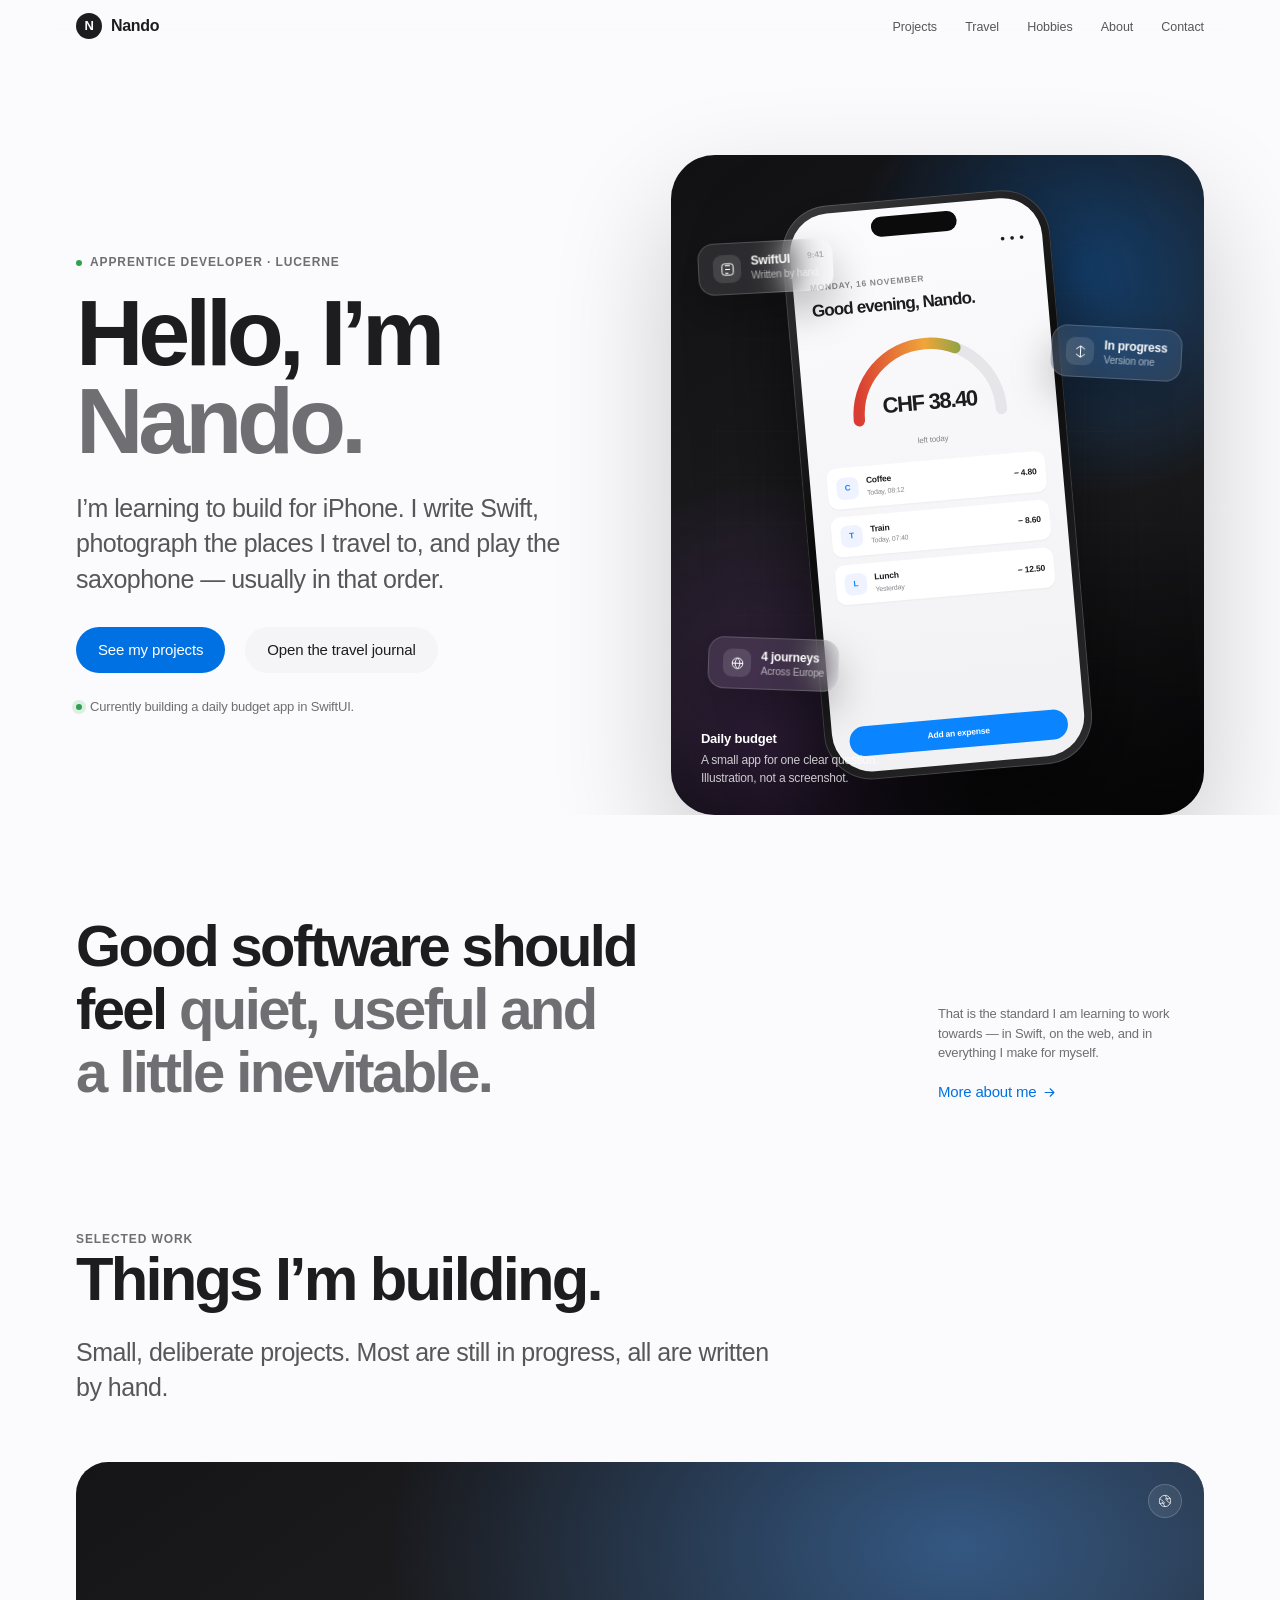
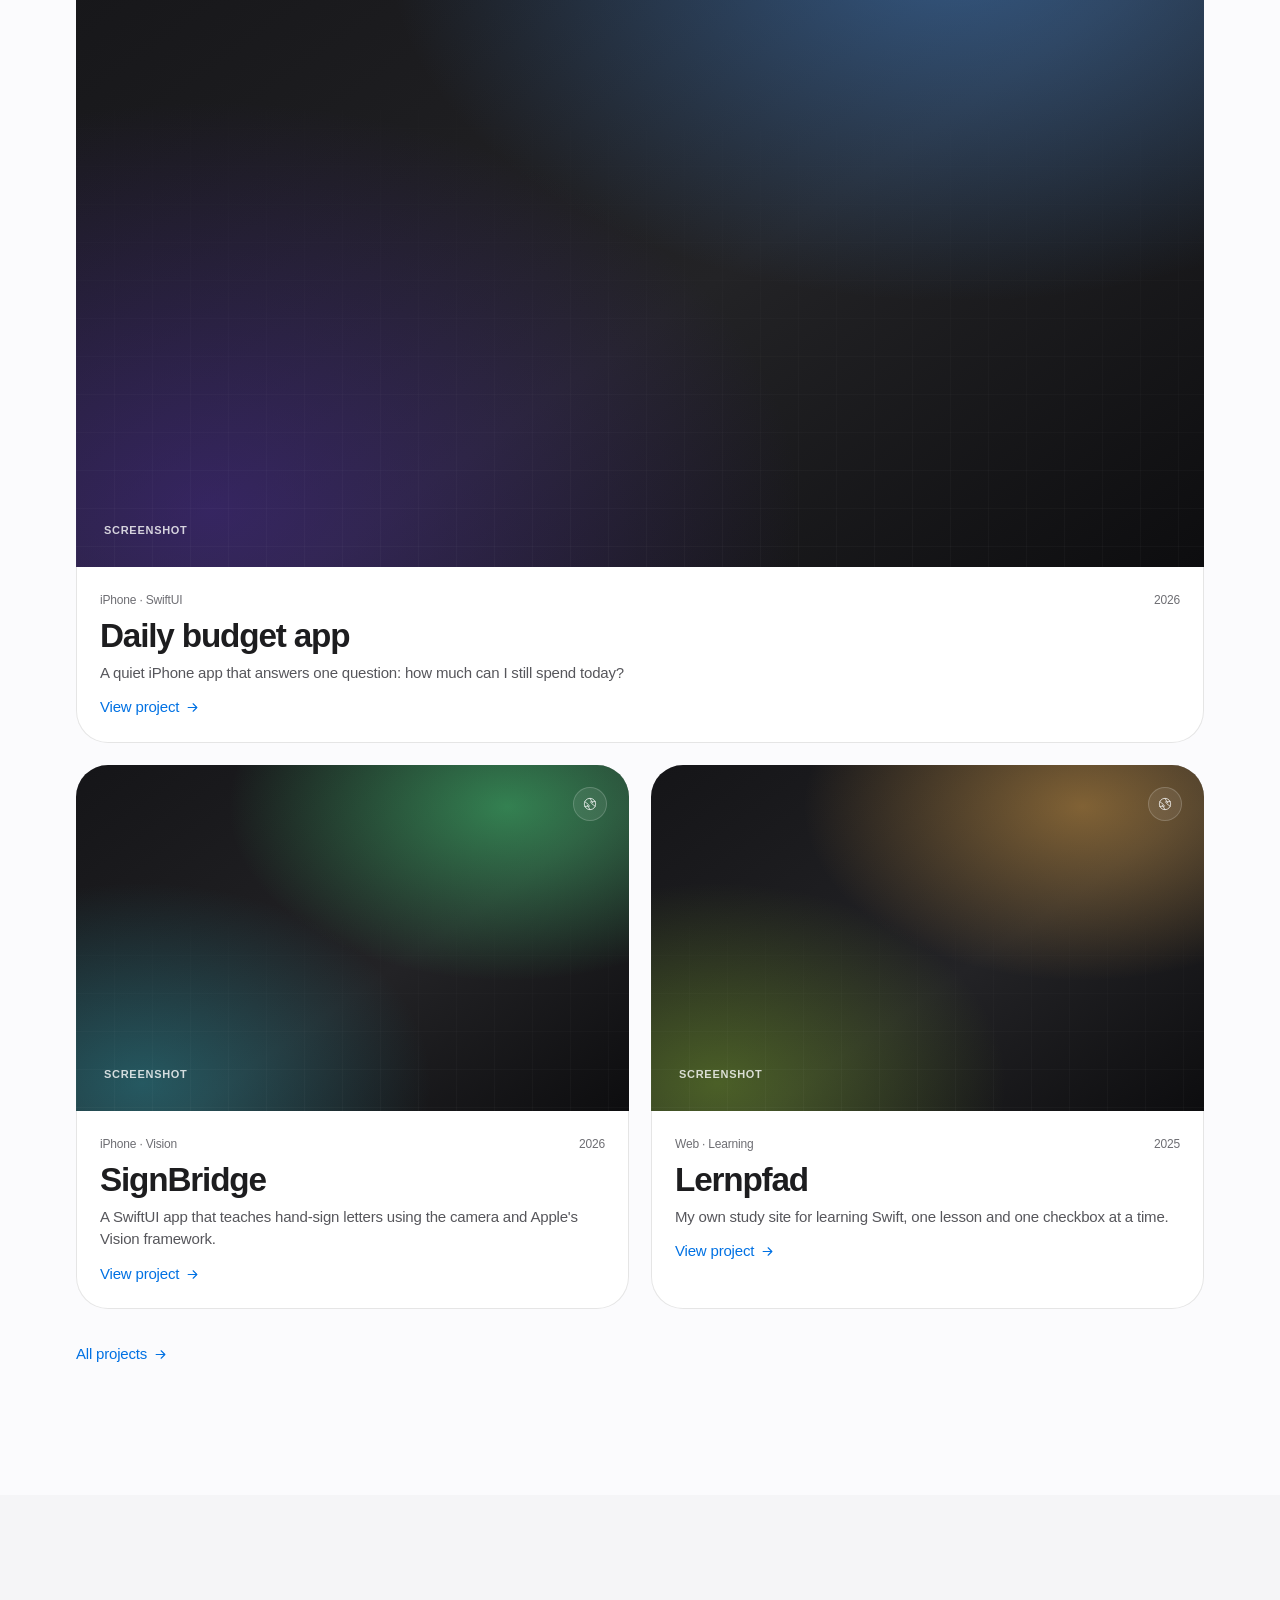
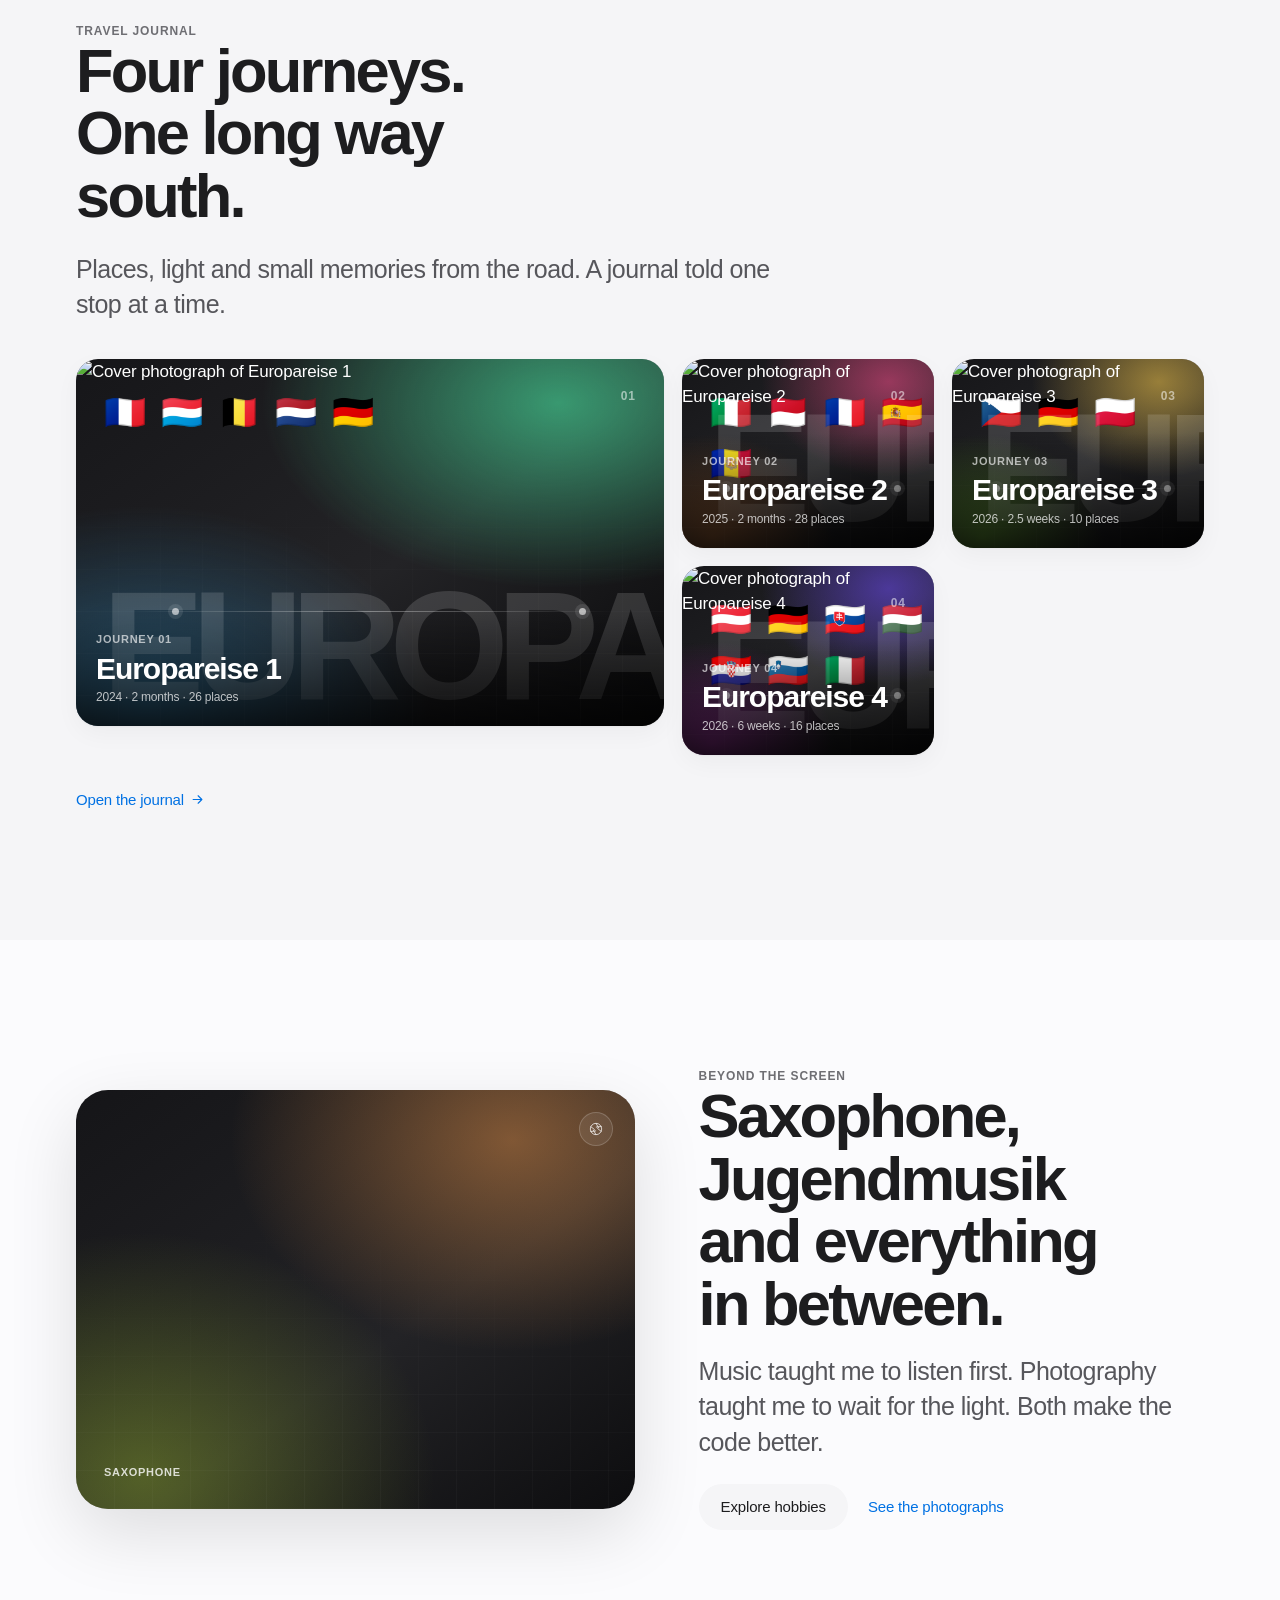
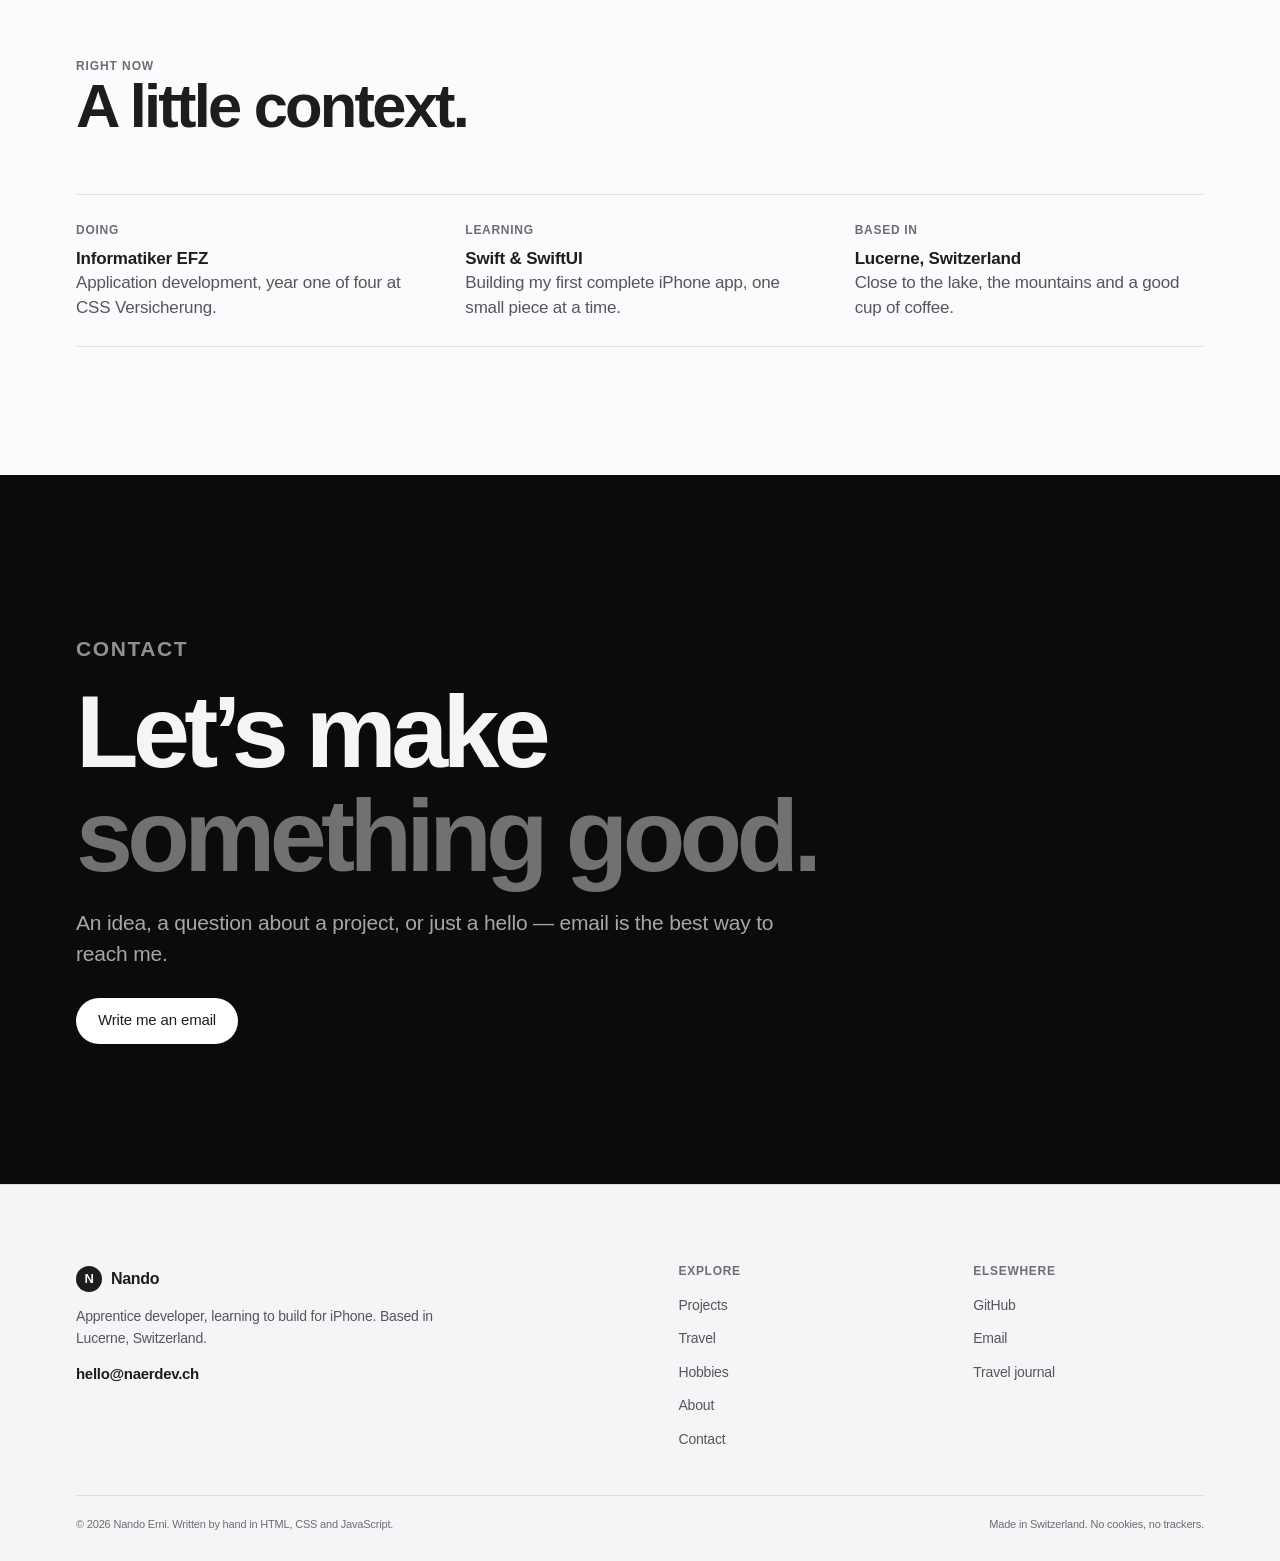
==== commit 00807f39: "Revert "Redesign the site as an editorial paper-and-ink system" This reverts commit 854866af91f8b496" ====
--- a/index.html
+++ b/index.html
@@ -3,67 +3,95 @@
 <head>
 <meta charset="utf-8">
 <meta name="viewport" content="width=device-width, initial-scale=1">
-<title>Nando Erni — Apprentice developer, Lucerne</title>
-<meta name="description" content="Nando Erni is an apprentice software developer in Lucerne. He builds small iPhone apps in SwiftUI, keeps a travel journal and plays saxophone in a youth ensemble.">
+<title>Nando Erni — Apprentice developer, learning to build for iPhone</title>
+<meta name="description" content="Nando Erni is an apprentice software developer in Switzerland, learning Swift and SwiftUI, photographing his travels and playing the saxophone.">
 <meta name="color-scheme" content="light dark">
-<meta name="theme-color" content="#f2efe6">
+<meta name="theme-color" content="#fbfbfd">
 
 <link rel="canonical" href="https://naerdev.ch/">
 <link rel="icon" href="favicon.svg" type="image/svg+xml">
 <meta property="og:type" content="website">
 <meta property="og:site_name" content="Nando Erni">
 <meta property="og:title" content="Nando Erni — Apprentice developer">
-<meta property="og:description" content="Small software, a travel journal, and a saxophone in between.">
+<meta property="og:description" content="Software with care, photographs from the road, and a saxophone in between.">
 <meta property="og:url" content="https://naerdev.ch/">
 <meta property="og:image" content="https://naerdev.ch/images/og.png">
 <meta name="twitter:card" content="summary_large_image">
-<link rel="stylesheet" href="css/style.css?v=20261117b">
+<link rel="stylesheet" href="css/style.css?v=20261116h">
 <script type="application/ld+json">{"@context":"https://schema.org","@type":"Person","name":"Nando Erni","jobTitle":"Apprentice software developer","url":"https://naerdev.ch/","sameAs":["https://github.com/NandoErniDev"]}</script>
 </head>
 <body data-page="home">
 <a class="skip" href="#main">Skip to content</a>
-<header class="site-header" id="site-header"><div class="bar"><a class="wordmark" href="index.html">Nando Erni</a><noscript><nav class="fallback-nav" aria-label="Main"><a href="projects.html">Projects</a><a href="travel.html">Travel</a><a href="hobbies.html">Hobbies</a><a href="about.html">About</a><a href="contact.html">Contact</a></nav></noscript></div></header>
+<header class="site-header" id="site-header"><div class="bar"><a class="wordmark" href="index.html">Nando</a><noscript><nav class="fallback-nav" aria-label="Main"><a href="projects.html">Projects</a><a href="travel.html">Travel</a><a href="hobbies.html">Hobbies</a><a href="about.html">About</a><a href="contact.html">Contact</a></nav></noscript></div></header>
 
 <main id="main">
   <section class="hero">
     <div class="wrap hero-grid">
       <div class="hero-copy">
-        <p class="issue-line"><span>Portfolio / Journal</span><span>Lucerne, CH</span></p>
-        <h1>Nando<br><em>Erni.</em></h1>
-        <p class="hero-deck">Apprentice developer in Lucerne. I build small iPhone apps in SwiftUI, keep a record of the road, and play saxophone in a youth ensemble.</p>
+        <p class="eyebrow"><span class="dot" aria-hidden="true"></span>Apprentice developer · Lucerne</p>
+        <h1>Hello, I&rsquo;m<br><span class="soft">Nando.</span></h1>
+        <p class="lede">I&rsquo;m learning to build for iPhone. I write Swift, photograph the places I travel to, and play the saxophone &mdash; usually in that order.</p>
         <div class="hero-actions">
-          <a class="btn" href="projects.html">Selected work</a>
-          <a class="btn secondary" href="contact.html">Write to me</a>
+          <a class="btn" href="projects.html">See my projects</a>
+          <a class="btn secondary" href="travel.html">Open the travel journal</a>
         </div>
-        <p class="hero-note">Currently: version one of a daily budget app.</p>
+        <p class="hero-note"><span class="dot" aria-hidden="true"></span>Currently building a daily budget app in SwiftUI.</p>
       </div>
 
-      <aside class="hero-index" aria-label="Site index">
-        <p class="label">Index</p>
-        <ol class="index-list">
-          <li><a href="projects.html"><span class="index-no">01</span><span class="index-name">Projects</span><span class="index-meta">5 records</span></a></li>
-          <li><a href="travel.html"><span class="index-no">02</span><span class="index-name">Travel</span><span class="index-meta">4 journeys</span></a></li>
-          <li><a href="hobbies.html"><span class="index-no">03</span><span class="index-name">Hobbies</span><span class="index-meta">Off-screen</span></a></li>
-          <li><a href="about.html"><span class="index-no">04</span><span class="index-name">About</span><span class="index-meta">Lucerne</span></a></li>
-          <li><a href="contact.html"><span class="index-no">05</span><span class="index-name">Contact</span><span class="index-meta">Email</span></a></li>
-        </ol>
-        <p class="index-fact"><span>Now</span>Informatiker EFZ, year one of four, at CSS Versicherung.</p>
-      </aside>
-    </div>
-    <div class="wrap hero-foot">
-      <span>47.0502° N</span>
-      <span>8.3093° E</span>
-      <span>No stock images / No trackers</span>
+      <div class="hero-stage" aria-label="A preview of the daily budget app">
+        <div class="phone">
+          <div class="phone-screen">
+            <div class="phone-notch" aria-hidden="true"></div>
+            <div class="app-screen">
+              <div class="app-status"><span>9:41</span><span class="signal">● ● ●</span></div>
+              <p class="app-kicker">Monday, 16 November</p>
+              <p class="app-title">Good evening, Nando.</p>
+              <div class="app-gauge">
+                <svg viewBox="0 0 200 116" aria-hidden="true">
+                  <defs>
+                    <linearGradient id="gg" gradientUnits="userSpaceOnUse" x1="18" y1="0" x2="182" y2="0">
+                      <stop offset="0" stop-color="#d93c32"/><stop offset=".5" stop-color="#f0a53a"/><stop offset="1" stop-color="#30a14e"/>
+                    </linearGradient>
+                  </defs>
+                  <path class="track" d="M18 104 A 82 82 0 0 1 182 104" fill="none" stroke-width="13" stroke-linecap="round" pathLength="100"/>
+                  <path id="gauge-arc" d="M18 104 A 82 82 0 0 1 182 104" fill="none" stroke="url(#gg)" stroke-width="13" stroke-linecap="round" pathLength="100" stroke-dasharray="100" stroke-dashoffset="36"/>
+                </svg>
+                <div class="app-gauge-value" id="gauge-value">CHF 38.40</div>
+                <p class="app-gauge-label">left today</p>
+              </div>
+              <div class="app-list">
+                <div class="app-row"><span class="ico">C</span><span class="txt"><b>Coffee</b><small>Today, 08:12</small></span><span class="amt">− 4.80</span></div>
+                <div class="app-row"><span class="ico">T</span><span class="txt"><b>Train</b><small>Today, 07:40</small></span><span class="amt">− 8.60</span></div>
+                <div class="app-row"><span class="ico">L</span><span class="txt"><b>Lunch</b><small>Yesterday</small></span><span class="amt">− 12.50</span></div>
+              </div>
+              <div class="app-add">Add an expense</div>
+            </div>
+          </div>
+        </div>
+
+        <div class="float-card float-a">
+          <span class="mini" aria-hidden="true"><svg viewBox="0 0 24 24" fill="none" stroke="currentColor" stroke-width="1.6"><path d="M8 6h8M8 12h8M8 18h5"/><rect x="3" y="3" width="18" height="18" rx="4"/></svg></span>
+          <span><b>SwiftUI</b><small>Written by hand</small></span>
+        </div>
+        <div class="float-card float-b">
+          <span class="mini" aria-hidden="true"><svg viewBox="0 0 24 24" fill="none" stroke="currentColor" stroke-width="1.6"><path d="M12 3v18M5 8l7-5 7 5M5 16l7 5 7-5"/></svg></span>
+          <span><b>In progress</b><small>Version one</small></span>
+        </div>
+        <div class="float-card float-c">
+          <span class="mini" aria-hidden="true"><svg viewBox="0 0 24 24" fill="none" stroke="currentColor" stroke-width="1.6"><circle cx="12" cy="12" r="8.5"/><path d="M3.5 12h17M12 3.5c2.5 2.4 3.8 5.3 3.8 8.5s-1.3 6.1-3.8 8.5c-2.5-2.4-3.8-5.3-3.8-8.5S9.5 5.9 12 3.5z"/></svg></span>
+          <span><b>4 journeys</b><small>Across Europe</small></span>
+        </div>
+        <p class="stage-caption"><strong>Daily budget</strong>A small app for one clear question. Illustration, not a screenshot.</p>
+      </div>
     </div>
   </section>
 
   <section class="section statement">
     <div class="wrap statement-grid">
-      <p class="label">01 / Position</p>
-      <blockquote class="statement-text">A screen should answer a question <em>before it asks for attention.</em></blockquote>
-      <div class="statement-meta">
-        <p>That is the standard I am working towards in Swift, in the browser, and in the small things I make for myself.</p>
-        <a class="text-link" href="about.html">How I work</a>
+      <p class="statement-text" data-reveal>Good software should feel <span class="soft">quiet, useful and a little inevitable.</span></p>
+      <div class="statement-meta" data-reveal data-delay="1">
+        <p class="small muted">That is the standard I am learning to work towards &mdash; in Swift, on the web, and in everything I make for myself.</p>
+        <a class="text-link" href="about.html">More about me<svg viewBox="0 0 24 24" fill="none" stroke="currentColor" stroke-width="1.8" stroke-linecap="round" stroke-linejoin="round" aria-hidden="true"><path d="M5 12h14M13 6l6 6-6 6"/></svg></a>
       </div>
     </div>
   </section>
@@ -71,22 +99,22 @@
   <section class="section" id="work">
     <div class="wrap">
       <div class="section-head" data-reveal>
-        <div><p class="label">02 / Selected work</p><h2>An index of things I&rsquo;ve made.</h2></div>
-        <p class="lede">Mostly small iOS experiments. A few websites. All written by hand, and none of them finished in a weekend.</p>
+        <div><p class="eyebrow">Selected work</p><h2>Things I&rsquo;m building.</h2></div>
+        <p class="lede">Small, deliberate projects. Most are still in progress, all are written by hand.</p>
       </div>
       <div class="home-projects" id="home-projects"></div>
-      <p class="section-more"><a class="text-link" href="projects.html">Full project index</a></p>
+      <p style="margin-top:32px"><a class="text-link" href="projects.html">All projects<svg viewBox="0 0 24 24" fill="none" stroke="currentColor" stroke-width="1.8" stroke-linecap="round" stroke-linejoin="round" aria-hidden="true"><path d="M5 12h14M13 6l6 6-6 6"/></svg></a></p>
     </div>
   </section>
 
   <section class="travel-band">
     <div class="wrap">
       <div class="section-head" data-reveal>
-        <div><p class="label">03 / Field notes</p><h2>Four journeys, kept as a record.</h2></div>
-        <p class="lede">Not a guidebook. Just the route, the places I stopped, and the light I remember.</p>
+        <div><p class="eyebrow">Travel journal</p><h2>Four journeys.<br>One long way south.</h2></div>
+        <p class="lede">Places, light and small memories from the road. A journal told one stop at a time.</p>
       </div>
       <div class="home-travel" id="home-travel"></div>
-      <p class="section-more"><a class="text-link" href="travel.html">Open the travel journal</a></p>
+      <p style="margin-top:32px"><a class="text-link" href="travel.html">Open the journal<svg viewBox="0 0 24 24" fill="none" stroke="currentColor" stroke-width="1.8" stroke-linecap="round" stroke-linejoin="round" aria-hidden="true"><path d="M5 12h14M13 6l6 6-6 6"/></svg></a></p>
     </div>
   </section>
 
@@ -94,45 +122,45 @@
     <div class="wrap hobby-teaser">
       <div data-slot="images/hobbies/saxophon.jpg" data-alt="Nando playing the saxophone" data-ratio="4/3" data-label="Saxophone" data-tone="28" data-reveal></div>
       <div class="hobby-teaser-copy" data-reveal data-delay="1">
-        <p class="label">04 / Outside the screen</p>
-        <h2>Saxophone, Jugendmusik, and the long way home.</h2>
-        <p class="lede">Music taught me to listen before I play. Photography taught me to wait for the light. Both make the code less noisy.</p>
-        <a class="text-link" href="hobbies.html">Notes from outside the screen</a>
+        <p class="eyebrow">Beyond the screen</p>
+        <h2>Saxophone, Jugendmusik and everything in between.</h2>
+        <p class="lede">Music taught me to listen first. Photography taught me to wait for the light. Both make the code better.</p>
+        <div class="hero-actions">
+          <a class="btn secondary" href="hobbies.html">Explore hobbies</a>
+          <a class="text-link" href="travel.html">See the photographs</a>
+        </div>
       </div>
     </div>
   </section>
 
   <section class="section">
     <div class="wrap">
-      <div class="section-head" data-reveal>
-        <div><p class="label">05 / At the moment</p><h2>What I&rsquo;m doing now.</h2></div>
-      </div>
+      <div class="section-head" data-reveal><div><p class="eyebrow">Right now</p><h2>A little context.</h2></div></div>
       <dl class="now-grid" data-reveal>
-        <div><dt>Work</dt><dd><strong>Informatiker EFZ</strong> in application development, year one of four<span data-employer></span>.</dd></div>
-        <div><dt>Learning</dt><dd><strong>Swift and SwiftUI.</strong> Building the first complete version of a daily budget app, one small piece at a time.</dd></div>
-        <div><dt>Base</dt><dd><strong>Lucerne, Switzerland.</strong> Close to the lake, the mountains and a reliable cup of coffee.</dd></div>
+        <div><dt>Doing</dt><dd><strong>Informatiker EFZ</strong><br>Application development, year one of four<span data-employer></span>.</dd></div>
+        <div><dt>Learning</dt><dd><strong>Swift &amp; SwiftUI</strong><br>Building my first complete iPhone app, one small piece at a time.</dd></div>
+        <div><dt>Based in</dt><dd><strong>Lucerne, Switzerland</strong><br>Close to the lake, the mountains and a good cup of coffee.</dd></div>
       </dl>
     </div>
   </section>
 
   <section class="contact-band">
     <div class="wrap" data-reveal>
-      <p class="label">06 / Contact</p>
-      <h2>Write<br><em>to me.</em></h2>
-      <p>A project, a place, a question about something I built, or simply a few lines. Email is the best way to reach me.</p>
-      <a class="contact-email" data-site="email" href="mailto:hello@naerdev.ch"><span data-email-text>hello@naerdev.ch</span><svg viewBox="0 0 24 24" fill="none" stroke="currentColor" stroke-width="1.4" aria-hidden="true"><path d="M7 17L17 7M8 7h9v9"/></svg></a>
-      <p class="contact-note">Lucerne, Switzerland · Central European Time</p>
+      <p class="eyebrow">Contact</p>
+      <h2>Let&rsquo;s make<br><span class="soft">something good.</span></h2>
+      <p>An idea, a question about a project, or just a hello &mdash; email is the best way to reach me.</p>
+      <a class="btn" href="mailto:hello@naerdev.ch">Write me an email</a>
     </div>
   </section>
 </main>
 
 <footer class="site-footer" id="site-footer"></footer>
-<script src="content/site.js?v=20261117b"></script>
-<script src="js/main.js?v=20261117b"></script>
-<script src="content/projects.js?v=20261117b"></script>
-<script src="js/projects.js?v=20261117b"></script>
-<script src="content/trips.js?v=20261117b"></script>
-<script src="content/photo-index.js?v=20261117b"></script>
-<script src="js/travel.js?v=20261117b"></script>
+<script src="content/site.js?v=20261116h"></script>
+<script src="js/main.js?v=20261116h"></script>
+<script src="content/projects.js?v=20261116h"></script>
+<script src="js/projects.js?v=20261116h"></script>
+<script src="content/trips.js?v=20261116h"></script>
+<script src="content/photo-index.js?v=20261116h"></script>
+<script src="js/travel.js?v=20261116h"></script>
 </body>
 </html>
--- a/css/style.css
+++ b/css/style.css
@@ -1,46 +1,55 @@
 /* ==========================================================================
-   Nando Erni — editorial system
-   Paper, ink, serif, rules. No glass, gradients, glows, rounded cards or
-   decorative blobs. One accent colour, asymmetric layouts, visible structure.
+   Nando — personal site
+   An Apple-inspired editorial system: SF Pro, calm surfaces, large type,
+   generous space, precise hairlines, restrained motion.
    ========================================================================== */
 
 /* 1. Tokens ---------------------------------------------------------------- */
 :root {
   color-scheme: light dark;
-  --paper: #f2efe6;
-  --paper-2: #e8e3d7;
-  --paper-3: #ddd6c7;
-  --ink: #171613;
-  --ink-2: #4d493f;
-  --ink-3: #746e61;
-  --rule: rgba(23, 22, 19, .18);
-  --rule-strong: rgba(23, 22, 19, .55);
-  --accent: #b23b2b;
-  --accent-soft: rgba(178, 59, 43, .10);
-  --green: #3d5a42;
-  --max: 1320px;
-  --wide: 1500px;
-  --gutter: clamp(20px, 4.2vw, 60px);
-  --header: 64px;
-  --serif: "New York", "Iowan Old Style", "Palatino Linotype", Palatino, "Book Antiqua", Georgia, serif;
-  --sans: -apple-system, BlinkMacSystemFont, "SF Pro Text", "Helvetica Neue", Helvetica, Arial, sans-serif;
+  --bg: #fbfbfd;
+  --bg-2: #f5f5f7;
+  --surface: #ffffff;
+  --ink: #1d1d1f;
+  --ink-2: #56565b;
+  --ink-3: #6e6e73;
+  --line: rgba(0, 0, 0, .10);
+  --line-2: rgba(0, 0, 0, .16);
+  --blue: #0071e3;
+  --blue-soft: rgba(0, 113, 227, .10);
+  --green: #30a14e;
+  --shadow-sm: 0 1px 2px rgba(0, 0, 0, .04), 0 8px 24px rgba(0, 0, 0, .04);
+  --shadow: 0 24px 70px rgba(0, 0, 0, .12);
+  --shadow-lg: 0 50px 120px rgba(0, 0, 0, .20);
+  --r-sm: 14px;
+  --r: 22px;
+  --r-lg: 32px;
+  --r-xl: 44px;
+  --max: 1240px;
+  --wide: 1480px;
+  --gutter: clamp(20px, 4.6vw, 56px);
+  --header: 52px;
+  --sans: -apple-system, BlinkMacSystemFont, "SF Pro Display", "SF Pro Text", "Helvetica Neue", Helvetica, Arial, sans-serif;
   --mono: ui-monospace, "SF Mono", SFMono-Regular, Menlo, Consolas, monospace;
-  --ease: cubic-bezier(.2, .7, .2, 1);
+  --ease: cubic-bezier(.22, .7, .2, 1);
 }
 
 @media (prefers-color-scheme: dark) {
   :root {
-    --paper: #141310;
-    --paper-2: #1d1b16;
-    --paper-3: #29261f;
-    --ink: #f1ece0;
-    --ink-2: #c7c0b2;
-    --ink-3: #999181;
-    --rule: rgba(241, 236, 224, .18);
-    --rule-strong: rgba(241, 236, 224, .55);
-    --accent: #f07a5f;
-    --accent-soft: rgba(240, 122, 95, .12);
-    --green: #a7c0a0;
+    --bg: #000000;
+    --bg-2: #0c0c0e;
+    --surface: #151517;
+    --ink: #f5f5f7;
+    --ink-2: #b8b8bd;
+    --ink-3: #a1a1a6;
+    --line: rgba(255, 255, 255, .12);
+    --line-2: rgba(255, 255, 255, .20);
+    --blue: #2997ff;
+    --blue-soft: rgba(41, 151, 255, .14);
+    --green: #30d158;
+    --shadow-sm: 0 1px 2px rgba(0, 0, 0, .35), 0 8px 24px rgba(0, 0, 0, .30);
+    --shadow: 0 24px 70px rgba(0, 0, 0, .55);
+    --shadow-lg: 0 50px 120px rgba(0, 0, 0, .70);
   }
 }
 
@@ -53,791 +62,629 @@
 }
 body {
   margin: 0;
-  background: var(--paper);
+  background: var(--bg);
   color: var(--ink);
-  font: 16.5px/1.55 var(--sans);
-  letter-spacing: -.006em;
+  font: 17px/1.5 var(--sans);
+  letter-spacing: -.011em;
   -webkit-font-smoothing: antialiased;
   text-rendering: optimizeLegibility;
   overflow-x: hidden;
 }
 body.no-scroll, body.menu-open { overflow: hidden; }
 img { display: block; max-width: 100%; }
-a { color: inherit; text-decoration: none; }
-a:hover { color: var(--accent); }
+a { color: var(--blue); text-decoration: none; }
+a:hover { text-decoration: underline; text-underline-offset: 3px; }
 button, input, textarea, select { font: inherit; color: inherit; }
 button { cursor: pointer; }
-h1, h2, h3, h4, p, ul, ol, figure, dl, dd, blockquote { margin: 0; }
+h1, h2, h3, h4, p, ul, ol, figure, dl, dd { margin: 0; }
 ul, ol { padding: 0; list-style: none; }
-::selection { background: var(--accent); color: #fff; }
-:focus-visible { outline: 2px solid var(--accent); outline-offset: 4px; }
+::selection { background: var(--blue); color: #fff; }
+:focus-visible { outline: 3px solid var(--blue); outline-offset: 3px; border-radius: 6px; }
 .skip {
   position: fixed; left: 16px; top: -80px; z-index: 300;
-  padding: 10px 14px; background: var(--ink); color: var(--paper);
-  font: 11px/1.4 var(--mono); letter-spacing: .06em; text-transform: uppercase;
-}
-.skip:focus { top: 12px; }
+  padding: 10px 16px; border-radius: 10px;
+  background: var(--ink); color: var(--bg); font-size: 14px;
+}
+.skip:focus { top: 12px; text-decoration: none; }
 .sr-only {
   position: absolute; width: 1px; height: 1px; padding: 0; margin: -1px;
   overflow: hidden; clip: rect(0 0 0 0); white-space: nowrap; border: 0;
 }
 
-/* 3. Type ------------------------------------------------------------------ */
-h1, h2, h3, h4, .display {
-  font-family: var(--serif);
-  font-weight: 400;
+h1, .display {
+  font-size: clamp(48px, 8.4vw, 112px);
+  line-height: .94; letter-spacing: -.055em; font-weight: 700;
   text-wrap: balance;
 }
-h1 {
-  font-size: clamp(54px, 8vw, 116px);
-  line-height: .91;
-  letter-spacing: -.045em;
-}
-h2 {
-  font-size: clamp(34px, 4.8vw, 62px);
-  line-height: 1.01;
-  letter-spacing: -.035em;
-}
-h3 {
-  font-size: clamp(24px, 2.7vw, 34px);
-  line-height: 1.08;
-  letter-spacing: -.025em;
-}
-h4 { font-size: 18px; line-height: 1.25; letter-spacing: -.015em; }
-h1 em, h2 em, h3 em, .soft { font-style: italic; color: var(--ink-2); }
+h2 { font-size: clamp(34px, 4.8vw, 64px); line-height: 1.02; letter-spacing: -.045em; font-weight: 700; text-wrap: balance; }
+h3 { font-size: clamp(22px, 2.4vw, 30px); line-height: 1.12; letter-spacing: -.035em; font-weight: 600; }
+h4 { font-size: 17px; line-height: 1.3; letter-spacing: -.02em; font-weight: 600; }
 .lede {
-  font-family: var(--serif);
-  font-size: clamp(19px, 2.1vw, 26px);
-  line-height: 1.38;
-  letter-spacing: -.018em;
-  color: var(--ink-2);
-  max-width: 35em;
-}
+  font-size: clamp(19px, 2.1vw, 25px); line-height: 1.42;
+  letter-spacing: -.02em; color: var(--ink-2); max-width: 36em;
+}
+.muted { color: var(--ink-3); }
+.small { font-size: 13px; line-height: 1.5; }
+.eyebrow {
+  display: flex; align-items: center; gap: 8px;
+  font-size: 12px; font-weight: 600; line-height: 1.4;
+  letter-spacing: .075em; text-transform: uppercase; color: var(--ink-3);
+}
+.eyebrow .dot { width: 6px; height: 6px; border-radius: 50%; background: var(--green); }
 .prose { max-width: 42em; }
-.prose p + p { margin-top: 1.15em; }
+.prose p + p { margin-top: 1.1em; }
 .prose strong { font-weight: 600; color: var(--ink); }
-.small { font-size: 13px; line-height: 1.5; }
-.muted { color: var(--ink-3); }
-.label, .eyebrow {
-  font: 10px/1.5 var(--mono);
-  letter-spacing: .12em;
-  text-transform: uppercase;
-  color: var(--ink-3);
-}
-.eyebrow { display: flex; flex-wrap: wrap; align-items: center; gap: 8px; }
-.eyebrow .dot { width: 5px; height: 5px; background: var(--accent); border-radius: 50%; }
-.issue-line {
-  display: flex; flex-wrap: wrap; align-items: baseline; justify-content: space-between;
-  gap: 8px 24px; color: var(--ink-3);
-  font: 10px/1.5 var(--mono); letter-spacing: .1em; text-transform: uppercase;
-}
-.rule { height: 1px; border: 0; background: var(--rule); }
-.hairline { height: 1px; background: var(--rule); border: 0; }
-
-/* Links are typographic, not pills. */
-.text-link, .link-arrow {
-  display: inline-flex; align-items: baseline; gap: .45em;
-  color: var(--ink); font: 11px/1.5 var(--mono);
-  letter-spacing: .07em; text-transform: uppercase;
-  border-bottom: 1px solid var(--rule-strong);
-  padding-bottom: 2px;
-}
-.text-link::after, .link-arrow::after { content: "↗"; font-family: var(--sans); font-size: 14px; line-height: 1; }
-.text-link svg, .link-arrow svg { display: none; }
-.text-link:hover, .link-arrow:hover { color: var(--accent); border-color: var(--accent); text-decoration: none; }
-.btn {
-  display: inline-flex; align-items: baseline; gap: .5em;
-  appearance: none; border: 0; border-bottom: 1px solid var(--rule-strong);
-  border-radius: 0; background: none; color: var(--ink);
-  min-height: 0; padding: 0 0 3px;
-  font: 11px/1.5 var(--mono); letter-spacing: .07em; text-transform: uppercase;
-  transition: color .2s ease, border-color .2s ease;
-}
-.btn::after { content: "↗"; font-family: var(--sans); font-size: 14px; line-height: 1; }
-.btn:hover { color: var(--accent); border-color: var(--accent); text-decoration: none; }
-.btn.secondary { color: var(--ink-2); border-color: var(--rule); }
-.btn.ghost { border: 0; padding: 0; }
-.btn svg { display: none; }
-
-/* 4. Layout ---------------------------------------------------------------- */
+.text-link { display: inline-flex; align-items: center; gap: 6px; font-size: 15px; font-weight: 500; color: var(--blue); }
+.text-link svg { width: 15px; height: 15px; transition: transform .25s var(--ease); }
+.text-link:hover { text-decoration: none; }
+.text-link:hover svg { transform: translateX(3px); }
+.hairline { height: 1px; background: var(--line); border: 0; }
+
+/* 3. Layout ---------------------------------------------------------------- */
 .wrap { width: 100%; max-width: var(--max); margin: 0 auto; padding: 0 var(--gutter); }
 .wrap-wide { width: 100%; max-width: var(--wide); margin: 0 auto; padding: 0 var(--gutter); }
-.section { padding: clamp(72px, 10vw, 144px) 0; }
-.section + .section { border-top: 1px solid var(--rule); }
-.section-head {
-  display: grid; gap: 24px 48px; align-items: end;
-  margin-bottom: clamp(32px, 5vw, 56px);
-}
-.section-head h2 { max-width: 14ch; }
-.section-head .lede { max-width: 29em; }
-@media (min-width: 800px) {
-  .section-head { grid-template-columns: minmax(0, 1fr) minmax(240px, .55fr); }
-  .section-head > .lede { justify-self: end; }
-}
-.split { display: grid; gap: clamp(32px, 6vw, 80px); align-items: start; }
+.section { padding: clamp(72px, 10vw, 140px) 0; }
+.section + .section { padding-top: 0; }
+.section-head { display: flex; flex-wrap: wrap; align-items: end; justify-content: space-between; gap: 24px 48px; margin-bottom: clamp(32px, 5vw, 56px); }
+.section-head h2 { max-width: 16ch; }
+.section-head .lede { max-width: 28em; }
+.split { display: grid; gap: clamp(32px, 6vw, 80px); align-items: center; }
 @media (min-width: 900px) { .split { grid-template-columns: 1fr 1fr; } .split.wide-left { grid-template-columns: 1.25fr .75fr; } .split.wide-right { grid-template-columns: .75fr 1.25fr; } }
-.section-more { margin-top: 26px; }
+
+/* 4. Buttons --------------------------------------------------------------- */
+.btn {
+  display: inline-flex; align-items: center; justify-content: center; gap: 8px;
+  min-height: 46px; padding: 0 22px; border: 0; border-radius: 980px;
+  background: var(--blue); color: #fff; font-size: 15px; font-weight: 500;
+  letter-spacing: -.01em; transition: transform .2s var(--ease), filter .2s ease, background .2s ease;
+}
+.btn:hover { text-decoration: none; filter: brightness(1.08); transform: translateY(-1px); }
+.btn:active { transform: translateY(0); }
+.btn.secondary { background: var(--bg-2); color: var(--ink); }
+.btn.secondary:hover { background: color-mix(in srgb, var(--bg-2) 80%, var(--ink) 8%); }
+.btn.ghost { background: transparent; color: var(--blue); padding: 0 2px; min-height: 0; }
+.btn.ghost:hover { filter: none; transform: none; text-decoration: underline; text-underline-offset: 4px; }
+.btn svg { width: 16px; height: 16px; }
 
 /* 5. Header ---------------------------------------------------------------- */
 .site-header {
   position: sticky; top: 0; z-index: 100;
-  background: var(--paper);
-  border-bottom: 1px solid var(--rule);
-}
+  min-height: var(--header);
+  background: color-mix(in srgb, var(--bg) 82%, transparent);
+  -webkit-backdrop-filter: saturate(180%) blur(22px);
+  backdrop-filter: saturate(180%) blur(22px);
+  border-bottom: 1px solid transparent;
+  transition: border-color .3s ease, background .3s ease;
+}
+.site-header.is-scrolled { border-bottom-color: var(--line); }
 .bar {
   max-width: var(--max); margin: 0 auto; padding: 0 var(--gutter);
-  min-height: var(--header); display: flex; align-items: center; gap: 18px;
-}
-.wordmark {
-  display: inline-flex; align-items: center; gap: 10px;
-  color: var(--ink); font: 17px/1 var(--serif); letter-spacing: -.02em;
-}
-.wordmark:hover { color: var(--ink); }
+  height: var(--header); display: flex; align-items: center; justify-content: space-between; gap: 24px;
+}
+.wordmark { display: inline-flex; align-items: center; gap: 9px; color: var(--ink); font-size: 16px; font-weight: 600; letter-spacing: -.02em; }
+.wordmark:hover { text-decoration: none; }
 .wordmark-mark {
-  display: inline-grid; place-items: center;
-  width: 27px; height: 27px; padding: 0;
-  border: 1px solid var(--rule-strong); border-radius: 0;
-  background: transparent; color: var(--ink);
-  font: 9px/1 var(--mono); letter-spacing: .04em;
-}
-.header-note {
-  display: none; margin-left: 6px; color: var(--ink-3);
-  font: 9px/1.4 var(--mono); letter-spacing: .09em; text-transform: uppercase;
-}
-.nav { margin-left: auto; }
-.nav ul { display: none; align-items: center; gap: clamp(16px, 2.1vw, 30px); counter-reset: nav; }
-.nav li { counter-increment: nav; }
-.nav a {
-  color: var(--ink-2); font: 10px/1.4 var(--mono);
-  letter-spacing: .09em; text-transform: uppercase;
-  border-bottom: 1px solid transparent; padding: 4px 0;
-}
-.nav a::before { content: "0" counter(nav) " "; color: var(--ink-3); font-size: 9px; }
-.nav a:hover, .nav a[aria-current="page"] { color: var(--ink); border-color: var(--ink); }
+  display: grid; place-items: center; width: 26px; height: 26px; border-radius: 50%;
+  background: var(--ink); color: var(--bg); font-size: 13px; font-weight: 700; letter-spacing: -.04em;
+}
+.nav ul { display: none; align-items: center; gap: clamp(18px, 2.2vw, 32px); }
+.nav a { color: var(--ink-2); font-size: 12.5px; letter-spacing: -.005em; }
+.nav a:hover, .nav a[aria-current="page"] { color: var(--ink); text-decoration: none; }
+.nav a[aria-current="page"] { font-weight: 600; }
 .menu-btn {
   display: inline-flex; align-items: center; gap: 7px;
   appearance: none; border: 0; background: none; color: var(--ink);
-  min-height: 44px; padding: 0 0 0 12px;
-  font: 10px/1.4 var(--mono); letter-spacing: .1em; text-transform: uppercase;
-}
-.menu-btn svg { width: 16px; height: 16px; }
+  min-height: 44px; padding: 0 2px; font-size: 14px; font-weight: 500;
+}
+.menu-btn svg { width: 17px; height: 17px; }
 .menu-panel {
   position: fixed; inset: var(--header) 0 0 0; z-index: 99;
-  background: var(--paper); padding: 20px var(--gutter) 44px; overflow-y: auto;
-  border-top: 1px solid var(--rule);
+  background: var(--bg); padding: 24px var(--gutter) 48px; overflow-y: auto;
 }
 .menu-panel[hidden] { display: none; }
 .menu-panel nav { display: grid; }
 .menu-panel a {
   display: flex; align-items: baseline; justify-content: space-between; gap: 16px;
-  padding: 16px 0; border-bottom: 1px solid var(--rule);
-  color: var(--ink); font: 37px/1.05 var(--serif); letter-spacing: -.03em;
-}
-.menu-panel a:hover { color: var(--accent); }
-.menu-panel a span:last-child {
-  color: var(--ink-3); font: 10px/1.4 var(--mono); letter-spacing: .08em;
-}
-.menu-foot {
-  display: flex; flex-wrap: wrap; gap: 12px 24px; margin-top: 28px;
-  color: var(--ink-3); font: 10px/1.5 var(--mono); letter-spacing: .05em;
-}
-.menu-foot a { color: var(--ink-2); border-bottom: 1px solid var(--rule); }
+  padding: 16px 0; border-bottom: 1px solid var(--line);
+  color: var(--ink); font-size: clamp(30px, 9vw, 46px); font-weight: 700; letter-spacing: -.045em;
+}
+.menu-panel a:hover { color: var(--blue); text-decoration: none; }
+.menu-panel a span { color: var(--ink-3); font-size: 12px; font-weight: 500; letter-spacing: .04em; }
+.menu-foot { display: flex; flex-wrap: wrap; gap: 12px 24px; margin-top: 32px; color: var(--ink-3); font-size: 13px; }
+.menu-foot a { color: var(--ink-2); }
 @media (min-width: 900px) {
-  .header-note { display: inline; }
   .nav ul { display: flex; }
   .menu-btn, .menu-panel { display: none; }
 }
 .fallback-nav { display: flex; flex-wrap: wrap; gap: 14px; padding: 0 var(--gutter); font-size: 13px; }
 
 /* 6. Hero ------------------------------------------------------------------ */
-.hero {
-  padding: clamp(48px, 7vw, 96px) 0 0;
-  border-bottom: 1px solid var(--rule);
-}
-.hero-grid { display: grid; gap: clamp(42px, 7vw, 100px); align-items: end; }
-.hero-copy { min-width: 0; }
-.hero h1 { margin-top: 22px; max-width: 8ch; }
-.hero-deck {
-  margin-top: 28px; max-width: 35em;
-  font-family: var(--serif); font-size: clamp(19px, 2.15vw, 27px);
-  line-height: 1.35; letter-spacing: -.018em; color: var(--ink-2);
-}
-.hero-actions { display: flex; flex-wrap: wrap; gap: 18px 28px; margin-top: 30px; }
-.hero-note {
-  display: flex; align-items: baseline; gap: 10px; margin-top: 30px;
-  padding-top: 12px; border-top: 1px solid var(--rule);
-  color: var(--ink-3); font: 10px/1.5 var(--mono); letter-spacing: .04em;
-}
-.hero-note::before { content: "→"; color: var(--accent); font-family: var(--sans); }
-.hero-index {
-  border-top: 1px solid var(--ink);
-  padding-top: 11px;
-}
-.hero-index > .label { margin-bottom: 5px; }
-.index-list a {
-  display: grid; grid-template-columns: 2rem minmax(0, 1fr) auto;
-  gap: 10px; align-items: baseline;
-  padding: 11px 0; border-bottom: 1px solid var(--rule);
-  color: var(--ink);
-}
-.index-list a:hover { color: var(--accent); }
-.index-no { color: var(--accent); font: 9px/1.4 var(--mono); letter-spacing: .05em; }
-.index-name { font: 20px/1.1 var(--serif); letter-spacing: -.02em; }
-.index-meta { color: var(--ink-3); font: 9px/1.4 var(--mono); letter-spacing: .04em; text-align: right; }
-.index-fact {
-  margin-top: 22px; max-width: 28em;
-  color: var(--ink-3); font: 11px/1.6 var(--mono); letter-spacing: .01em;
-}
-.index-fact span { display: block; color: var(--accent); text-transform: uppercase; letter-spacing: .08em; }
-.hero-foot {
-  display: flex; flex-wrap: wrap; justify-content: space-between; gap: 8px 24px;
-  margin-top: clamp(50px, 8vw, 94px); padding: 12px 0;
-  border-top: 1px solid var(--rule);
-  color: var(--ink-3); font: 9px/1.4 var(--mono); letter-spacing: .08em; text-transform: uppercase;
-}
-@media (min-width: 920px) {
-  .hero-grid { grid-template-columns: minmax(0, 7.5fr) minmax(250px, 3.5fr); }
-  .hero h1 { font-size: clamp(76px, 9.2vw, 132px); }
-}
-
-/* 7. Media ----------------------------------------------------------------- */
+.hero { position: relative; padding: clamp(56px, 8vw, 110px) 0 0; overflow: hidden; }
+.hero-grid { display: grid; gap: clamp(46px, 7vw, 72px); align-items: center; }
+.hero-copy { position: relative; z-index: 2; }
+.hero h1 { margin-top: 18px; max-width: 11ch; }
+.hero h1 .soft { color: var(--ink-3); }
+.hero .lede { margin-top: 26px; max-width: 33em; }
+.hero-actions { display: flex; flex-wrap: wrap; align-items: center; gap: 12px 20px; margin-top: 30px; }
+.hero-note { display: flex; align-items: center; gap: 8px; margin-top: 24px; color: var(--ink-3); font-size: 13px; }
+.hero-note .dot { width: 6px; height: 6px; border-radius: 50%; background: var(--green); box-shadow: 0 0 0 4px color-mix(in srgb, var(--green) 15%, transparent); }
+@media (min-width: 960px) { .hero-grid { grid-template-columns: 1.02fr .98fr; gap: 40px; } .hero h1 { font-size: clamp(64px, 7.3vw, 112px); } }
+
+.hero-stage {
+  position: relative; min-height: clamp(440px, 56vw, 660px);
+  border-radius: var(--r-xl); overflow: hidden;
+  background:
+    radial-gradient(80% 60% at 78% 18%, rgba(10, 132, 255, .35), transparent 56%),
+    radial-gradient(70% 70% at 18% 90%, rgba(191, 90, 242, .25), transparent 58%),
+    linear-gradient(145deg, #111114 0%, #1d1d20 55%, #0a0a0b 100%);
+  box-shadow: var(--shadow-lg);
+  isolation: isolate;
+}
+.hero-stage::before {
+  content: ""; position: absolute; inset: 0; z-index: 0; opacity: .35;
+  background-image: linear-gradient(rgba(255,255,255,.06) 1px, transparent 1px), linear-gradient(90deg, rgba(255,255,255,.06) 1px, transparent 1px);
+  background-size: 46px 46px;
+  mask-image: radial-gradient(80% 80% at 50% 50%, #000 20%, transparent 78%);
+}
+.hero-stage::after {
+  content: ""; position: absolute; inset: 0; z-index: 1; pointer-events: none;
+  background: linear-gradient(to top, rgba(0,0,0,.5), transparent 45%);
+}
+.stage-caption {
+  position: absolute; z-index: 4; left: clamp(18px, 3vw, 30px); bottom: clamp(18px, 3vw, 28px);
+  max-width: 17em; color: rgba(255,255,255,.78); font-size: 12px; line-height: 1.5;
+}
+.stage-caption strong { display: block; margin-bottom: 3px; color: #fff; font-size: 13px; font-weight: 600; }
+.phone {
+  position: absolute; z-index: 3; left: 50%; top: 50%; translate: -50% -50%;
+  width: clamp(212px, 21vw, 274px); aspect-ratio: 9 / 19.3;
+  padding: 8px; border-radius: clamp(36px, 4vw, 48px);
+  background: linear-gradient(145deg, #3a3a3c, #0b0b0c 45%, #2c2c2e);
+  box-shadow: 0 40px 90px rgba(0,0,0,.55), inset 0 0 0 1px rgba(255,255,255,.16);
+  rotate: -5deg;
+}
+.phone-screen {
+  position: relative; height: 100%; overflow: hidden; border-radius: clamp(29px, 3.2vw, 40px);
+  background: linear-gradient(180deg, #fbfbfd, #f1f1f4); color: #1d1d1f;
+}
+.phone-notch {
+  position: absolute; top: 8px; left: 50%; translate: -50% 0;
+  width: 34%; height: 20px; border-radius: 999px; background: #0b0b0c; z-index: 3;
+}
+.app-screen { height: 100%; padding: 34px 17px 16px; display: flex; flex-direction: column; }
+.app-status { display: flex; justify-content: space-between; font-size: 8.5px; font-weight: 600; color: #1d1d1f; }
+.app-status .signal { letter-spacing: 1px; }
+.app-kicker { margin-top: 20px; color: #86868b; font-size: 8.5px; font-weight: 600; letter-spacing: .08em; text-transform: uppercase; }
+.app-title { margin-top: 4px; font-size: 17px; font-weight: 700; letter-spacing: -.05em; }
+.app-gauge { position: relative; margin: 10px auto 0; width: 100%; max-width: 174px; }
+.app-gauge svg { width: 100%; height: auto; overflow: visible; }
+.app-gauge .track { stroke: #e5e5ea; }
+.app-gauge-value { position: absolute; left: 0; right: 0; top: 50%; text-align: center; font-size: 22px; font-weight: 700; letter-spacing: -.06em; font-variant-numeric: tabular-nums; }
+.app-gauge-label { margin-top: 2px; text-align: center; color: #86868b; font-size: 8px; }
+.app-list { margin-top: 14px; display: grid; gap: 8px; }
+.app-row { display: flex; align-items: center; gap: 8px; padding: 8px 9px; border-radius: 10px; background: #fff; box-shadow: 0 1px 2px rgba(0,0,0,.04); }
+.app-row .ico { width: 22px; height: 22px; border-radius: 7px; background: #eef3ff; color: #0a84ff; display: grid; place-items: center; font-size: 8px; font-weight: 700; }
+.app-row .txt { flex: 1; min-width: 0; }
+.app-row b { display: block; font-size: 8.5px; font-weight: 600; }
+.app-row small { display: block; margin-top: 1px; color: #86868b; font-size: 7px; }
+.app-row .amt { font-size: 8.5px; font-weight: 600; font-variant-numeric: tabular-nums; }
+.app-add { margin-top: auto; display: flex; align-items: center; justify-content: center; height: 30px; border-radius: 999px; background: #0a84ff; color: #fff; font-size: 8.5px; font-weight: 600; }
+.float-card {
+  position: absolute; z-index: 4; display: flex; align-items: center; gap: 10px;
+  padding: 11px 14px; border-radius: 16px;
+  background: rgba(255,255,255,.10); border: 1px solid rgba(255,255,255,.18);
+  -webkit-backdrop-filter: blur(18px) saturate(160%); backdrop-filter: blur(18px) saturate(160%);
+  color: #fff; box-shadow: 0 18px 40px rgba(0,0,0,.25); font-size: 12px; line-height: 1.2;
+}
+.float-card b { display: block; font-size: 12px; font-weight: 600; }
+.float-card small { display: block; margin-top: 2px; color: rgba(255,255,255,.62); font-size: 10px; }
+.float-card .mini { display: grid; place-items: center; width: 28px; height: 28px; border-radius: 9px; background: rgba(255,255,255,.12); }
+.float-card .mini svg { width: 15px; height: 15px; }
+.float-a { top: 13%; left: 5%; rotate: -3deg; }
+.float-b { top: 26%; right: 4%; rotate: 3deg; }
+.float-c { bottom: 19%; left: 7%; rotate: 2deg; }
+@media (max-width: 899px) {
+  .hero-stage { min-height: 500px; }
+  .float-a { top: 8%; left: 3%; }
+  .float-b { top: 12%; right: 3%; }
+  .float-c { bottom: 8%; left: 5%; }
+  .phone { width: clamp(205px, 56vw, 250px); }
+}
+
+/* 7. Media and placeholders ------------------------------------------------ */
 .media {
-  position: relative; overflow: hidden;
-  background: var(--paper-2);
-  border: 1px solid var(--rule);
-  aspect-ratio: var(--ratio, 3 / 2);
-  isolation: isolate;
+  position: relative; overflow: hidden; background: var(--bg-2);
+  aspect-ratio: var(--ratio, 3 / 2); isolation: isolate;
 }
 .media > img {
-  position: absolute; inset: 0; z-index: 2;
-  width: 100%; height: 100%; object-fit: cover;
-  opacity: 0; transition: opacity .45s ease;
+  position: absolute; inset: 0; z-index: 2; width: 100%; height: 100%;
+  object-fit: cover; opacity: 0; transition: opacity .6s var(--ease);
 }
 .media.is-loaded > img { opacity: 1; }
 .media-ph {
-  position: absolute; inset: 0; z-index: 1;
-  display: flex; flex-direction: column; align-items: flex-start; justify-content: flex-end;
-  gap: 5px; padding: clamp(14px, 2.5vw, 24px);
-  background: hsl(var(--tone, 30) 24% 82%);
-  color: var(--ink); text-align: left;
-}
-@media (prefers-color-scheme: dark) {
-  .media-ph { background: hsl(var(--tone, 30) 16% 24%); color: var(--ink); }
-}
-.media-ph::after {
-  content: ""; position: absolute; left: -10%; right: -10%; top: 50%;
-  height: 1px; background: var(--rule-strong);
-  transform: rotate(-27deg); transform-origin: center;
-  pointer-events: none;
-}
-.media-ph .ph-icon { display: none; }
-.media-ph .ph-label {
-  position: relative; z-index: 1;
-  font: 9px/1.4 var(--mono); letter-spacing: .1em; text-transform: uppercase;
-}
-.media-ph .ph-hint {
-  position: relative; z-index: 1;
-  max-width: 100%; color: var(--ink-3);
-  font: 9px/1.4 var(--mono); word-break: break-all;
-}
-.media.is-loaded .media-ph { display: none; }
-.media.round, .media.round-lg { border-radius: 0; }
-.media.cover-media {
-  position: absolute; inset: 0; height: 100%;
-  aspect-ratio: auto; background: transparent; border: 0;
-}
+  position: absolute; inset: 0; z-index: 1; display: flex; flex-direction: column;
+  align-items: flex-start; justify-content: flex-end; gap: 6px; padding: clamp(16px, 3vw, 28px);
+  color: rgba(255,255,255,.72); text-align: left;
+  background:
+    radial-gradient(90% 90% at 78% 12%, hsla(var(--tone, 212), 72%, 58%, .50), transparent 56%),
+    radial-gradient(90% 100% at 12% 92%, hsla(calc(var(--tone, 212) + 45), 60%, 42%, .45), transparent 58%),
+    linear-gradient(145deg, #151518 0%, #232326 58%, #0d0d0f 100%);
+}
+.media-ph::before {
+  content: ""; position: absolute; inset: 0; z-index: -1; opacity: .28;
+  background-image: linear-gradient(rgba(255,255,255,.10) 1px, transparent 1px), linear-gradient(90deg, rgba(255,255,255,.10) 1px, transparent 1px);
+  background-size: 38px 38px;
+  mask-image: linear-gradient(to top, #000, transparent 75%);
+}
+.media-ph .ph-icon {
+  position: absolute; top: clamp(14px, 2.5vw, 22px); right: clamp(14px, 2.5vw, 22px);
+  display: grid; place-items: center; width: 34px; height: 34px; border-radius: 50%;
+  border: 1px solid rgba(255,255,255,.18); background: rgba(255,255,255,.08);
+  color: rgba(255,255,255,.72);
+}
+.media-ph .ph-icon svg { width: 16px; height: 16px; }
+.media-ph .ph-label { font-size: 11px; font-weight: 600; letter-spacing: .065em; text-transform: uppercase; color: rgba(255,255,255,.8); }
+.media-ph .ph-hint { font-family: var(--mono); font-size: 10px; color: rgba(255,255,255,.42); word-break: break-all; }
+.media.is-loaded .media-ph { opacity: 0; visibility: hidden; transition: opacity .4s ease, visibility .4s; }
+.media.round { border-radius: var(--r); }
+.media.round-lg { border-radius: var(--r-lg); }
+.media.cover-media { position: absolute; inset: 0; aspect-ratio: auto; height: 100%; background: transparent; }
 .media.cover-media .media-ph { display: none; }
 .media.cover-media > img { opacity: 1; }
 .project-shot .media,
 .journey-cover .media,
 .j-next-cover .media,
-.j-hero-media .media { background: transparent; border: 0; }
-
-/* 8. Home ------------------------------------------------------------------ */
-.statement { padding-top: clamp(58px, 8vw, 108px); padding-bottom: clamp(72px, 10vw, 140px); }
+.mini-trip .media { background: transparent; }
+
+/* 8. Home sections --------------------------------------------------------- */
+.statement { padding-top: clamp(56px, 8vw, 100px); }
 .statement-grid { display: grid; gap: 28px; }
 .statement-text {
-  max-width: 20ch;
-  font-family: var(--serif); font-size: clamp(34px, 5.4vw, 70px);
-  line-height: 1.02; letter-spacing: -.035em;
-}
-.statement-text em { color: var(--accent); }
-.statement-meta { display: grid; gap: 16px; align-content: end; }
-.statement-meta p { color: var(--ink-2); font-size: 14px; line-height: 1.6; max-width: 28em; }
+  font-size: clamp(30px, 4.6vw, 58px); line-height: 1.08; letter-spacing: -.045em;
+  font-weight: 600; max-width: 24ch; text-wrap: balance;
+}
+.statement-text .soft { color: var(--ink-3); }
+.statement-meta { display: grid; gap: 18px; align-content: end; }
+@media (min-width: 900px) { .statement-grid { grid-template-columns: 1.5fr .5fr; gap: 64px; } }
+
+.home-projects { display: grid; gap: 22px; }
+@media (min-width: 760px) { .home-projects { grid-template-columns: repeat(2, minmax(0, 1fr)); } .home-projects > :first-child { grid-column: 1 / -1; } }
+.project-card {
+  display: flex; flex-direction: column; overflow: hidden;
+  border-radius: var(--r-lg); background: var(--surface);
+  box-shadow: inset 0 0 0 1px var(--line);
+  color: var(--ink); transition: transform .35s var(--ease), box-shadow .35s ease;
+}
+.project-card:hover { text-decoration: none; transform: translateY(-4px); box-shadow: inset 0 0 0 1px var(--line), var(--shadow); }
+.project-card .media { border-radius: 0; }
+.project-card-body { display: flex; flex-direction: column; gap: 8px; padding: 24px; }
+.project-card-meta { display: flex; align-items: center; justify-content: space-between; gap: 14px; color: var(--ink-3); font-size: 12px; }
+.project-card h3 { font-size: clamp(24px, 2.6vw, 34px); }
+.project-card p { color: var(--ink-2); font-size: 15px; line-height: 1.5; max-width: 38em; }
+.project-card .text-link { margin-top: 4px; }
+
+.travel-band { background: var(--bg-2); padding: clamp(72px, 10vw, 140px) 0; }
+.travel-band .section-head { margin-bottom: 36px; }
+.home-travel { display: grid; gap: 18px; }
+@media (min-width: 700px) { .home-travel { grid-template-columns: repeat(2, minmax(0, 1fr)); } }
+@media (min-width: 1080px) { .home-travel { grid-template-columns: 1.4fr .6fr .6fr; } .home-travel > :first-child { grid-row: span 2; } }
+.mini-trip { position: relative; display: block; overflow: hidden; border-radius: var(--r); color: #fff; aspect-ratio: 4 / 3; box-shadow: var(--shadow-sm); }
+.mini-trip:first-child { aspect-ratio: 16 / 10; }
+.mini-trip:hover { text-decoration: none; }
+.mini-trip .media { position: absolute; inset: 0; aspect-ratio: auto; height: 100%; }
+.mini-trip .cover-art { position: absolute; inset: 0; }
+.mini-trip-body { position: absolute; z-index: 3; inset: auto 0 0 0; padding: 20px; background: linear-gradient(to top, rgba(0,0,0,.72), transparent); }
+.mini-trip-body p { color: rgba(255,255,255,.65); font-size: 11px; font-weight: 600; letter-spacing: .07em; text-transform: uppercase; }
+.mini-trip-body h3 { margin-top: 4px; color: #fff; font-size: clamp(22px, 2.4vw, 30px); }
+.mini-trip-body span { display: block; margin-top: 3px; color: rgba(255,255,255,.72); font-size: 12px; }
+
+.hobby-teaser { display: grid; gap: 34px; align-items: center; }
+.hobby-teaser .media { border-radius: var(--r-lg); box-shadow: var(--shadow); }
+.hobby-teaser-copy .lede { margin-top: 18px; }
+.hobby-teaser-copy .hero-actions { margin-top: 24px; }
+@media (min-width: 900px) { .hobby-teaser { grid-template-columns: 1.05fr .95fr; gap: 64px; } }
+
+.now-grid { display: grid; gap: 1px; background: var(--line); border-top: 1px solid var(--line); border-bottom: 1px solid var(--line); }
+.now-grid > div { padding: 26px 0; background: var(--bg); }
+@media (min-width: 760px) { .now-grid { grid-template-columns: repeat(3, 1fr); column-gap: 40px; background: none; } .now-grid > div { border-top: 0; } }
+.now-grid dt { color: var(--ink-3); font-size: 12px; font-weight: 600; letter-spacing: .06em; text-transform: uppercase; }
+.now-grid dd { margin: 8px 0 0; font-size: 17px; line-height: 1.45; color: var(--ink-2); }
+.now-grid dd strong { color: var(--ink); font-weight: 600; }
+
+.contact-band { padding: clamp(72px, 11vw, 150px) 0; background: #0b0b0d; color: #f5f5f7; }
+.contact-band .eyebrow { color: rgba(255,255,255,.55); }
+.contact-band h2 { margin-top: 16px; font-size: clamp(44px, 8vw, 104px); letter-spacing: -.055em; }
+.contact-band h2 .soft { color: rgba(255,255,255,.42); }
+.contact-band p { margin-top: 18px; max-width: 34em; color: rgba(255,255,255,.64); font-size: clamp(17px, 2vw, 21px); }
+.contact-band .btn { background: #fff; color: #1d1d1f; margin-top: 28px; }
+.contact-band .btn:hover { filter: none; background: #f5f5f7; }
+
+/* 9. Page hero ------------------------------------------------------------- */
+.page-hero { padding: clamp(56px, 9vw, 124px) 0 clamp(38px, 6vw, 76px); }
+.page-hero h1 { max-width: 13ch; margin-top: 16px; }
+.page-hero .lede { margin-top: 24px; }
+.page-hero-meta { display: flex; flex-wrap: wrap; gap: 10px 18px; margin-top: 28px; color: var(--ink-3); font-size: 13px; }
+.page-hero-meta span { display: inline-flex; align-items: center; gap: 7px; }
+.page-hero-meta .dot { width: 5px; height: 5px; border-radius: 50%; background: var(--ink-3); }
+
+.empty { padding: 24px 0; color: var(--ink-3); }
+#gauge-arc { transition: stroke-dashoffset 1.6s var(--ease); }
+
+.j-notfound { padding: clamp(120px, 18vw, 220px) 0 clamp(72px, 10vw, 120px); }
+.j-notfound h1 { max-width: 12ch; margin-top: 14px; }
+.j-notfound .lede { margin-top: 20px; }
+.j-notfound .hero-actions { margin-top: 28px; }
+
+/* 10. Projects ------------------------------------------------------------- */
+.filters { display: flex; flex-wrap: wrap; gap: 8px; margin-bottom: clamp(28px, 4vw, 44px); }
+.filter {
+  appearance: none; border: 1px solid var(--line); background: transparent;
+  min-height: 40px; padding: 0 14px; border-radius: 999px;
+  color: var(--ink-2); font-size: 13px; transition: background .2s, color .2s, border-color .2s;
+}
+.filter:hover { border-color: var(--line-2); color: var(--ink); }
+.filter[aria-pressed="true"] { background: var(--ink); border-color: var(--ink); color: var(--bg); }
+.projects-list { display: grid; gap: clamp(56px, 9vw, 110px); }
+.project { display: grid; gap: 28px; padding-top: clamp(28px, 4vw, 48px); border-top: 1px solid var(--line); scroll-margin-top: calc(var(--header) + 24px); }
+.project[hidden] { display: none; }
+.project-head { display: grid; gap: 14px; align-items: start; }
+.project-index { color: var(--ink-3); font-size: 12px; font-weight: 600; font-variant-numeric: tabular-nums; letter-spacing: .06em; }
+.project-kicker { color: var(--ink-3); font-size: 12px; font-weight: 600; letter-spacing: .06em; text-transform: uppercase; }
+.project h2 { margin-top: 6px; font-size: clamp(38px, 5.6vw, 76px); }
+.project-summary { margin-top: 12px; max-width: 34em; color: var(--ink-2); font-size: clamp(17px, 1.9vw, 21px); line-height: 1.45; }
+.project-status { justify-self: start; display: inline-flex; align-items: center; gap: 7px; padding: 5px 10px; border-radius: 999px; background: var(--bg-2); color: var(--ink-2); font-size: 12px; font-weight: 500; }
+.project-status .dot { width: 6px; height: 6px; border-radius: 50%; background: var(--green); }
 @media (min-width: 900px) {
-  .statement-grid { grid-template-columns: 2fr 5.3fr 3.7fr; gap: 40px; }
-}
-
-.home-projects { border-top: 1px solid var(--rule-strong); counter-reset: project; }
-.project-row {
-  counter-increment: project;
-  display: grid; grid-template-columns: 3.4rem minmax(0, 1fr) 10.5rem 1.5rem;
-  gap: clamp(14px, 2.4vw, 28px); align-items: center;
-  padding: 18px 0; border-bottom: 1px solid var(--rule);
-  color: var(--ink);
-}
-.project-row:hover { color: var(--ink); }
-.project-row-no { color: var(--accent); font: 9px/1.4 var(--mono); letter-spacing: .06em; }
-.project-row-main { display: grid; gap: 3px; min-width: 0; }
-.project-row-kicker {
-  color: var(--ink-3); font: 9px/1.4 var(--mono);
-  letter-spacing: .08em; text-transform: uppercase;
-}
-.project-row-title {
-  font-family: var(--serif); font-size: clamp(26px, 3vw, 38px);
-  line-height: 1; letter-spacing: -.025em;
-  transition: color .2s ease;
-}
-.project-row-summary {
-  margin-top: 3px; max-width: 44em; color: var(--ink-2);
-  font-size: 14px; line-height: 1.5;
-}
-.project-row-visual { width: 100%; border: 0; }
-.project-row-visual .media { border: 1px solid var(--rule); }
-.project-row-arrow { justify-self: end; color: var(--ink-3); font: 19px/1 var(--sans); }
-.project-row:hover .project-row-title { color: var(--accent); }
-.project-row:hover .project-row-arrow { color: var(--accent); }
-@media (min-width: 900px) {
-  .project-row { grid-template-columns: 3.4rem minmax(0, 1fr) 11.5rem 1.5rem; }
-}
-@media (max-width: 640px) {
-  .project-row { grid-template-columns: 2.4rem minmax(0, 1fr) 1.3rem; align-items: start; }
-  .project-row-visual { display: none; }
-  .project-row-arrow { padding-top: 4px; }
-}
-
-.travel-band {
-  background: var(--paper-2);
-  border-top: 1px solid var(--rule);
-  border-bottom: 1px solid var(--rule);
-  padding: clamp(70px, 10vw, 138px) 0;
-}
-.home-travel { border-top: 1px solid var(--rule-strong); }
-.journey-line {
-  display: grid; grid-template-columns: 3.4rem minmax(0, 1fr) 12rem 1.5rem;
-  gap: clamp(14px, 2.4vw, 28px); align-items: center;
-  padding: 16px 0; border-bottom: 1px solid var(--rule);
-  color: var(--ink);
-}
-.journey-line:hover { color: var(--ink); }
-.journey-line-no { color: var(--accent); font: 9px/1.4 var(--mono); letter-spacing: .06em; }
-.journey-line-main { display: grid; gap: 3px; min-width: 0; }
-.journey-line-kicker { color: var(--ink-3); font: 9px/1.4 var(--mono); letter-spacing: .08em; text-transform: uppercase; }
-.journey-line-title { font-family: var(--serif); font-size: clamp(24px, 3vw, 36px); line-height: 1; letter-spacing: -.025em; transition: color .2s ease; }
-.journey-line-desc { color: var(--ink-2); font-size: 13px; line-height: 1.5; max-width: 42em; }
-.journey-line-route { color: var(--ink-3); font: 10px/1.5 var(--mono); letter-spacing: .02em; text-align: right; }
-.journey-line-arrow { justify-self: end; color: var(--ink-3); font: 19px/1 var(--sans); }
-.journey-line:hover .journey-line-title, .journey-line:hover .journey-line-arrow { color: var(--accent); }
-@media (max-width: 800px) {
-  .journey-line { grid-template-columns: 2.4rem minmax(0, 1fr) 1.3rem; align-items: start; }
-  .journey-line-route { display: none; }
-}
-
-.hobby-teaser { display: grid; gap: clamp(28px, 5vw, 64px); align-items: center; }
-.hobby-teaser > .media { border: 1px solid var(--rule); }
-.hobby-teaser-copy .lede { margin-top: 18px; }
-.hobby-teaser-copy .text-link { margin-top: 26px; }
-@media (min-width: 900px) { .hobby-teaser { grid-template-columns: 5.5fr 6.5fr; } }
-
-.now-grid { border-top: 1px solid var(--rule-strong); }
-.now-grid > div {
-  display: grid; gap: 4px 28px; padding: 18px 0;
-  border-bottom: 1px solid var(--rule);
-}
-.now-grid dt { color: var(--accent); font: 9px/1.5 var(--mono); letter-spacing: .1em; text-transform: uppercase; }
-.now-grid dd { margin: 0; color: var(--ink-2); font-size: 15px; line-height: 1.55; max-width: 46em; }
-.now-grid dd strong { color: var(--ink); font-weight: 500; }
-@media (min-width: 700px) {
-  .now-grid > div { grid-template-columns: 7rem minmax(0, 1fr); }
-}
-
-.contact-band {
-  padding: clamp(72px, 11vw, 150px) 0;
-  background: var(--ink); color: var(--paper);
-}
-.contact-band .label { color: var(--paper); opacity: .55; }
-.contact-band h2 {
-  margin-top: 14px; max-width: 10ch;
-  font-size: clamp(54px, 10vw, 132px); line-height: .9;
-}
-.contact-band h2 em { color: var(--paper); opacity: .45; }
-.contact-band p { margin-top: 22px; max-width: 34em; color: var(--paper); opacity: .68; font-size: clamp(16px, 1.9vw, 21px); line-height: 1.5; }
-.contact-band .contact-email {
-  display: inline-block; margin-top: 30px;
-  color: var(--paper); border-bottom: 1px solid var(--paper);
-  font-family: var(--serif); font-size: clamp(25px, 4vw, 50px);
-  line-height: 1.1; letter-spacing: -.03em;
-}
-.contact-band .contact-email::after { content: " ↗"; font-family: var(--sans); font-size: .55em; }
-.contact-band .contact-email svg { display: none; }
-.contact-band .contact-email:hover { color: #fff; border-color: #fff; }
-.contact-band .contact-note { margin-top: 20px; font: 10px/1.5 var(--mono); letter-spacing: .05em; opacity: .48; }
-
-/* 9. Page heads ------------------------------------------------------------ */
-.page-hero, .travel-hero, .contact-hero, .about-hero, .hobby-hero {
-  padding: clamp(52px, 8vw, 112px) 0 clamp(36px, 5vw, 58px);
-  border-bottom: 1px solid var(--rule);
-}
-.page-hero h1, .travel-hero h1, .contact-hero h1, .about-hero h1, .hobby-hero h1 {
-  margin-top: 18px; max-width: 12ch;
-}
-.page-hero .lede, .travel-hero .lede, .contact-hero .lede, .about-hero .lede, .hobby-hero .lede {
-  margin-top: 22px;
-}
-.page-hero-grid { display: grid; gap: 28px 48px; align-items: end; }
-.page-hero-meta {
-  display: grid; gap: 0; border-top: 1px solid var(--rule-strong);
-  color: var(--ink-3); font: 10px/1.5 var(--mono); letter-spacing: .04em;
-}
-.page-hero-meta span { display: block; padding: 8px 0; border-bottom: 1px solid var(--rule); }
-@media (min-width: 800px) {
-  .page-hero-grid { grid-template-columns: minmax(0, 1.1fr) minmax(240px, .55fr); }
-  .page-hero-meta { justify-self: end; width: 100%; max-width: 300px; }
-}
-
-.empty { padding: 24px 0; color: var(--ink-3); }
-
-/* 10. Projects ------------------------------------------------------------- */
-.filters {
-  display: flex; flex-wrap: wrap; gap: 0 24px;
-  border-top: 1px solid var(--rule-strong);
-  border-bottom: 1px solid var(--rule);
-  margin-bottom: 14px;
-}
-.filter {
-  appearance: none; border: 0; border-bottom: 1px solid transparent;
-  background: none; border-radius: 0; min-height: 44px; padding: 0;
-  color: var(--ink-3); font: 10px/1.4 var(--mono);
-  letter-spacing: .09em; text-transform: uppercase;
-}
-.filter:hover { color: var(--ink); }
-.filter[aria-pressed="true"] { color: var(--ink); border-color: var(--accent); }
-#project-count { font: 10px/1.5 var(--mono); letter-spacing: .04em; }
-.projects-list { margin-top: 34px; }
-.project {
-  display: grid; gap: 24px;
-  padding: clamp(30px, 4vw, 46px) 0 clamp(40px, 6vw, 72px);
-  border-top: 1px solid var(--rule-strong);
-  scroll-margin-top: calc(var(--header) + 24px);
-}
-.project[hidden] { display: none; }
-.project-head { display: grid; gap: 12px; align-items: start; }
-.project-index { color: var(--accent); font: 9px/1.4 var(--mono); letter-spacing: .06em; }
-.project-kicker { color: var(--ink-3); font: 9px/1.4 var(--mono); letter-spacing: .08em; text-transform: uppercase; }
-.project h2 { margin-top: 5px; font-size: clamp(40px, 5.6vw, 78px); }
-.project-summary { margin-top: 10px; max-width: 36em; color: var(--ink-2); font-family: var(--serif); font-size: clamp(18px, 2vw, 23px); line-height: 1.4; }
-.project-status {
-  justify-self: start; color: var(--ink-3);
-  font: 9px/1.5 var(--mono); letter-spacing: .08em; text-transform: uppercase;
-}
-.project-status .dot { display: none; }
-@media (min-width: 900px) {
-  .project-head { grid-template-columns: 3.4rem minmax(0, 1fr) auto; gap: 24px; }
-}
-.project-showcase { display: grid; gap: 12px; min-width: 0; }
+  .project-head { grid-template-columns: 64px minmax(0, 1fr) auto; gap: 24px; }
+  .project-status { margin-top: 6px; }
+}
+.project-showcase { display: grid; gap: 16px; }
 .project-shot {
   position: relative; aspect-ratio: 16 / 10; overflow: hidden;
-  border: 1px solid var(--rule); background: var(--paper-2);
-}
-.project-shot .media { position: absolute; inset: 0; height: 100%; aspect-ratio: auto; }
-.project-shot .media .media-ph { display: flex; }
-.shot-ui, .shot-label { display: none; }
-.project-gallery { display: grid; grid-template-columns: repeat(3, minmax(0, 1fr)); gap: 8px; }
-.thumb { border: 1px solid var(--rule); background: var(--paper-2); }
-.thumb .media { aspect-ratio: 4 / 3; border: 0; }
-.thumb .media-ph { padding: 10px; }
-.thumb .media-ph .ph-label { font-size: 8px; }
+  border-radius: var(--r-lg); background: #0b0b0d;
+  box-shadow: var(--shadow); isolation: isolate;
+}
+.project-shot::before {
+  content: ""; position: absolute; inset: 0; z-index: 0;
+  background:
+    radial-gradient(90% 80% at 82% 12%, color-mix(in srgb, var(--accent, #0a84ff) 50%, transparent), transparent 60%),
+    radial-gradient(70% 80% at 10% 92%, rgba(255,255,255,.10), transparent 60%),
+    linear-gradient(145deg, #161619, #09090a);
+}
+.project-shot::after {
+  content: ""; position: absolute; inset: 0; z-index: 0; opacity: .25;
+  background-image: linear-gradient(rgba(255,255,255,.10) 1px, transparent 1px), linear-gradient(90deg, rgba(255,255,255,.10) 1px, transparent 1px);
+  background-size: 42px 42px;
+  mask-image: radial-gradient(80% 80% at 50% 40%, #000, transparent 80%);
+}
+.shot-ui { position: absolute; z-index: 1; inset: 8% 8% 0; border-radius: 18px 18px 0 0; background: rgba(255,255,255,.07); border: 1px solid rgba(255,255,255,.14); border-bottom: 0; box-shadow: 0 30px 70px rgba(0,0,0,.45); overflow: hidden; }
+.shot-bar { display: flex; align-items: center; gap: 6px; height: 30px; padding: 0 12px; border-bottom: 1px solid rgba(255,255,255,.10); }
+.shot-bar i { width: 6px; height: 6px; border-radius: 50%; background: rgba(255,255,255,.25); }
+.shot-bar span { margin-left: 10px; color: rgba(255,255,255,.35); font-size: 9px; letter-spacing: .06em; text-transform: uppercase; }
+.shot-canvas { position: absolute; inset: 30px 0 0; padding: clamp(14px, 2.4vw, 26px); display: grid; grid-template-columns: 1.1fr .9fr; gap: 12px; }
+.shot-canvas .big { border-radius: 12px; background: linear-gradient(145deg, rgba(255,255,255,.18), rgba(255,255,255,.04)); border: 1px solid rgba(255,255,255,.12); }
+.shot-canvas .small { display: grid; gap: 10px; }
+.shot-canvas .small i { display: block; border-radius: 10px; background: rgba(255,255,255,.10); border: 1px solid rgba(255,255,255,.08); }
+.shot-label { position: absolute; z-index: 4; left: clamp(16px, 3vw, 26px); bottom: clamp(16px, 3vw, 24px); color: rgba(255,255,255,.72); font-size: 11px; font-weight: 600; letter-spacing: .06em; text-transform: uppercase; }
+.project-shot .media { position: absolute; inset: 0; z-index: 3; aspect-ratio: auto; height: 100%; }
+.project-shot .media .media-ph { display: none; }
+.project-shot .media > img { opacity: 1; }
+.project-gallery { display: grid; grid-template-columns: repeat(3, 1fr); gap: 12px; }
+.thumb { position: relative; aspect-ratio: 4 / 3; overflow: hidden; border-radius: var(--r-sm); background: var(--bg-2); box-shadow: inset 0 0 0 1px var(--line); }
+.thumb .media { position: absolute; inset: 0; aspect-ratio: auto; height: 100%; }
+.thumb .media-ph { padding: 12px; }
+.thumb .media-ph .ph-label { font-size: 9px; }
 .thumb .media-ph .ph-hint { display: none; }
-.project-body { display: grid; gap: 24px; min-width: 0; }
-.project-details { color: var(--ink-2); font-size: 15px; line-height: 1.65; max-width: 38em; }
-.highlights { display: grid; gap: 0; border-top: 1px solid var(--rule); }
-.highlights li {
-  display: grid; grid-template-columns: 2.4rem minmax(0, 1fr); gap: 10px;
-  padding: 10px 0; border-bottom: 1px solid var(--rule);
-  color: var(--ink-2); font-size: 14px; line-height: 1.5;
-}
-.highlights li::before { content: "—"; color: var(--accent); font: 12px/1.5 var(--mono); }
-.highlights svg { display: none; }
-.project-meta { border-top: 1px solid var(--rule-strong); }
-.project-meta > div {
-  display: flex; justify-content: space-between; gap: 18px;
-  padding: 8px 0; border-bottom: 1px solid var(--rule); font-size: 12px;
-}
-.project-meta dt { color: var(--ink-3); font: 9px/1.5 var(--mono); letter-spacing: .06em; text-transform: uppercase; }
-.project-meta dd { margin: 0; text-align: right; color: var(--ink-2); }
-.tags { display: flex; flex-wrap: wrap; gap: 0; color: var(--ink-3); font: 9px/1.5 var(--mono); letter-spacing: .04em; text-transform: uppercase; }
-.tags li:not(:last-child)::after { content: " / "; color: var(--ink-3); }
-.project-links { display: flex; flex-wrap: wrap; gap: 10px 20px; }
+.project-body { display: grid; gap: 28px; }
+.project-details { color: var(--ink-2); font-size: 16px; line-height: 1.6; max-width: 42em; }
+.highlights { display: grid; gap: 12px; margin-top: 22px; }
+.highlights li { display: grid; grid-template-columns: 18px 1fr; gap: 10px; color: var(--ink-2); font-size: 15px; line-height: 1.5; }
+.highlights svg { width: 16px; height: 16px; margin-top: 2px; color: var(--accent, var(--blue)); }
+.project-meta { display: grid; gap: 0; border-top: 1px solid var(--line); }
+.project-meta > div { display: flex; justify-content: space-between; gap: 20px; padding: 10px 0; border-bottom: 1px solid var(--line); font-size: 13px; }
+.project-meta dt { color: var(--ink-3); }
+.project-meta dd { margin: 0; font-weight: 500; text-align: right; }
+.tags { display: flex; flex-wrap: wrap; gap: 6px; }
+.tags li { padding: 4px 9px; border-radius: 999px; background: var(--bg-2); color: var(--ink-2); font-size: 11px; }
+.project-links { display: flex; flex-wrap: wrap; gap: 12px 22px; }
 @media (min-width: 900px) {
-  .project { grid-template-columns: minmax(0, 1.2fr) minmax(260px, .8fr); column-gap: clamp(32px, 5vw, 64px); }
-  .project > .project-head { grid-column: 1 / -1; }
-  .project > .project-showcase { grid-column: 1; grid-row: 2; }
-  .project > .project-body { grid-column: 2; grid-row: 2; }
-  .project:nth-child(even) > .project-showcase { grid-column: 2; }
-  .project:nth-child(even) > .project-body { grid-column: 1; }
+  .project { grid-template-columns: 1.25fr .75fr; gap: clamp(36px, 5vw, 64px); align-items: start; }
+  .project > .project-head, .project > .project-showcase { grid-column: 1 / -1; }
+  .project-body { grid-template-columns: 1fr; }
+  .project:nth-child(even) .project-showcase { order: 2; }
+  .project:nth-child(even) .project-body { order: 1; }
+  .project:nth-child(even) { grid-template-columns: .75fr 1.25fr; }
 }
 
 /* 11. Travel index --------------------------------------------------------- */
-.travel-stats {
-  display: grid; grid-template-columns: repeat(2, 1fr);
-  border-top: 1px solid var(--rule-strong); border-bottom: 1px solid var(--rule);
-  margin-top: 36px;
-}
-.travel-stats div { padding: 13px 0; border-bottom: 1px solid var(--rule); }
-.travel-stats div:nth-child(odd) { border-right: 1px solid var(--rule); padding-right: 18px; }
-.travel-stats div:nth-child(even) { padding-left: 18px; }
-.travel-stats dt { color: var(--ink-3); font: 9px/1.4 var(--mono); letter-spacing: .08em; text-transform: uppercase; }
-.travel-stats dd { margin: 2px 0 0; color: var(--ink); font-family: var(--serif); font-size: clamp(25px, 3vw, 36px); line-height: 1; font-variant-numeric: tabular-nums; }
-@media (min-width: 700px) {
-  .travel-stats { grid-template-columns: repeat(4, 1fr); }
-  .travel-stats div { border-bottom: 0; border-right: 1px solid var(--rule); padding: 14px 18px; }
-  .travel-stats div:first-child { padding-left: 0; }
-  .travel-stats div:last-child { border-right: 0; }
-}
-.journeys { border-top: 1px solid var(--rule-strong); }
-.journey-card {
-  display: grid; gap: clamp(22px, 4vw, 58px);
-  padding: clamp(28px, 4.5vw, 52px) 0;
-  border-bottom: 1px solid var(--rule);
-  color: var(--ink);
-}
-.journey-card:hover { color: var(--ink); }
-.journey-cover {
-  position: relative; overflow: hidden; aspect-ratio: 16 / 10;
-  border: 1px solid var(--rule); background: var(--paper-2);
-}
-.journey-cover .media { position: absolute; inset: 0; height: 100%; aspect-ratio: auto; }
+.travel-hero { padding: clamp(56px, 9vw, 124px) 0 clamp(34px, 5vw, 58px); }
+.travel-hero h1 { margin-top: 16px; font-size: clamp(64px, 11vw, 150px); }
+.travel-hero h1 .soft { color: var(--ink-3); }
+.travel-hero .lede { margin-top: 24px; }
+.travel-stats { display: grid; grid-template-columns: repeat(2, 1fr); gap: 1px; margin-top: 40px; border-top: 1px solid var(--line); border-bottom: 1px solid var(--line); background: var(--line); }
+.travel-stats div { padding: 18px 20px; background: var(--bg); }
+.travel-stats dt { color: var(--ink-3); font-size: 11px; font-weight: 600; letter-spacing: .06em; text-transform: uppercase; }
+.travel-stats dd { margin: 4px 0 0; font-size: clamp(26px, 3vw, 36px); font-weight: 600; letter-spacing: -.045em; font-variant-numeric: tabular-nums; }
+@media (min-width: 700px) { .travel-stats { grid-template-columns: repeat(4, 1fr); } }
+
+.journeys { display: grid; gap: clamp(28px, 4vw, 44px); padding-bottom: clamp(60px, 9vw, 120px); }
+.journey-card { display: grid; gap: 18px; color: var(--ink); }
+.journey-card:hover { text-decoration: none; }
+.journey-cover { position: relative; overflow: hidden; aspect-ratio: 4 / 3; border-radius: var(--r-lg); background: #0b0b0d; box-shadow: var(--shadow-sm); }
+.journey-cover .media { position: absolute; inset: 0; aspect-ratio: auto; height: 100%; }
 .journey-cover .media .media-ph { display: none; }
 .journey-cover .media > img { opacity: 1; }
 .cover-art {
   position: absolute; inset: 0; overflow: hidden;
-  background: hsl(var(--hue, 30) 24% 82%);
-  color: var(--ink);
-}
-@media (prefers-color-scheme: dark) {
-  .cover-art { background: hsl(var(--hue, 30) 16% 24%); }
+  background:
+    radial-gradient(90% 90% at 82% 12%, hsla(var(--hue, 212), 72%, 58%, .62), transparent 56%),
+    radial-gradient(80% 90% at 12% 94%, hsla(calc(var(--hue, 212) + 48), 62%, 44%, .52), transparent 60%),
+    linear-gradient(145deg, #161619 0%, #232326 55%, #09090a 100%);
 }
 .cover-art::before {
-  content: ""; position: absolute; left: -15%; right: -15%; top: 54%;
-  height: 1px; background: var(--rule-strong); transform: rotate(-18deg);
-}
-.cover-art .cover-flags {
-  position: absolute; top: clamp(14px, 2.4vw, 24px); left: clamp(14px, 2.4vw, 24px);
-  font-size: clamp(19px, 2.4vw, 28px); letter-spacing: .08em;
-}
-.cover-art .cover-word {
-  position: absolute; left: clamp(12px, 2.4vw, 22px); bottom: clamp(8px, 1.8vw, 16px);
-  color: var(--ink); opacity: .12;
-  font-family: var(--serif); font-size: clamp(60px, 9vw, 120px);
-  font-weight: 400; line-height: .8; letter-spacing: -.05em;
-}
-.cover-art .cover-no {
-  position: absolute; top: clamp(14px, 2.4vw, 24px); right: clamp(14px, 2.4vw, 24px);
-  color: var(--ink-3); font: 9px/1.4 var(--mono); letter-spacing: .1em;
-}
-.cover-art .cover-line {
-  position: absolute; left: 12%; right: 12%; bottom: 28%; height: 1px;
-  background: var(--rule-strong);
-}
-.cover-art .cover-line::before, .cover-art .cover-line::after {
-  content: ""; position: absolute; top: -3px; width: 7px; height: 7px;
-  border: 1px solid var(--ink); background: var(--paper); border-radius: 50%;
-}
-.cover-art .cover-line::before { left: 10%; }
+  content: ""; position: absolute; inset: 0; opacity: .28;
+  background-image: linear-gradient(rgba(255,255,255,.11) 1px, transparent 1px), linear-gradient(90deg, rgba(255,255,255,.11) 1px, transparent 1px);
+  background-size: 42px 42px;
+  mask-image: linear-gradient(to top, #000, transparent 80%);
+}
+.cover-art .cover-flags { position: absolute; top: clamp(18px, 3vw, 28px); left: clamp(18px, 3vw, 28px); font-size: clamp(22px, 3vw, 34px); letter-spacing: .08em; }
+.cover-art .cover-word { position: absolute; left: clamp(16px, 3vw, 26px); bottom: clamp(10px, 2vw, 18px); color: rgba(255,255,255,.14); font-size: clamp(76px, 12vw, 156px); font-weight: 700; line-height: .8; letter-spacing: -.08em; }
+.cover-art .cover-no { position: absolute; top: clamp(18px, 3vw, 28px); right: clamp(18px, 3vw, 28px); color: rgba(255,255,255,.55); font-size: 12px; font-weight: 600; letter-spacing: .08em; }
+.cover-art .cover-line { position: absolute; left: 10%; right: 10%; bottom: 31%; height: 1px; background: linear-gradient(90deg, transparent, rgba(255,255,255,.34), transparent); }
+.cover-art .cover-line::before, .cover-art .cover-line::after { content: ""; position: absolute; top: -3px; width: 7px; height: 7px; border-radius: 50%; background: rgba(255,255,255,.65); box-shadow: 0 0 0 4px rgba(255,255,255,.10); }
+.cover-art .cover-line::before { left: 8%; }
 .cover-art .cover-line::after { right: 4%; }
-.journey-info { display: grid; gap: 9px; align-content: start; }
-.journey-meta {
-  display: flex; flex-wrap: wrap; justify-content: space-between; gap: 8px 20px;
-  color: var(--ink-3); font: 9px/1.5 var(--mono); letter-spacing: .05em; text-transform: uppercase;
-}
-.journey-card h2 { font-size: clamp(34px, 4.6vw, 58px); }
-.journey-desc { color: var(--ink-2); font-size: 15px; line-height: 1.6; max-width: 38em; }
-.journey-countries { color: var(--ink-3); font: 10px/1.5 var(--mono); letter-spacing: .03em; }
-.journey-countries .flags { margin-right: 6px; letter-spacing: .08em; }
-@media (min-width: 820px) {
-  .journey-card { grid-template-columns: minmax(0, 5.4fr) minmax(0, 6.6fr); align-items: center; }
-  .journey-card:nth-child(even) .journey-cover { order: 2; }
-  .journey-card:nth-child(even) .journey-info { order: 1; }
+.journey-info { display: grid; gap: 7px; }
+.journey-meta { display: flex; align-items: center; justify-content: space-between; gap: 16px; color: var(--ink-3); font-size: 12px; }
+.journey-card h2 { font-size: clamp(28px, 3.6vw, 44px); }
+.journey-desc { color: var(--ink-2); font-size: 16px; line-height: 1.5; max-width: 38em; }
+.journey-countries { color: var(--ink-3); font-size: 12px; }
+.journey-countries .flags { margin-right: 6px; letter-spacing: .06em; }
+@media (min-width: 800px) {
+  .journeys { grid-template-columns: repeat(2, minmax(0, 1fr)); }
+  .journey-card:first-child { grid-column: 1 / -1; }
+  .journey-card:first-child .journey-cover { aspect-ratio: 21 / 9; }
+  .journey-card:first-child .journey-info { display: grid; grid-template-columns: minmax(0, 1fr) minmax(0, 1fr); column-gap: 48px; align-items: start; }
+  .journey-card:first-child .journey-meta, .journey-card:first-child h2, .journey-card:first-child .journey-countries { grid-column: 1; }
+  .journey-card:first-child .journey-desc { grid-column: 2; grid-row: 1 / span 3; margin-top: 0; }
+}
+@media (min-width: 1080px) {
+  .journeys { grid-template-columns: repeat(3, minmax(0, 1fr)); }
+  .journey-card:first-child { grid-column: 1 / -1; }
 }
 
 /* 12. Contact -------------------------------------------------------------- */
+.contact-hero { padding: clamp(56px, 9vw, 120px) 0 clamp(34px, 5vw, 56px); }
+.contact-hero h1 { margin-top: 16px; font-size: clamp(52px, 10vw, 132px); }
+.contact-hero h1 .soft { color: var(--ink-3); }
+.contact-hero .lede { margin-top: 24px; }
 .contact-email {
-  display: inline-flex; align-items: baseline; gap: 10px;
-  margin-top: 28px; color: var(--ink);
-  font-family: var(--serif); font-size: clamp(25px, 4vw, 48px);
-  line-height: 1.1; letter-spacing: -.03em;
-  border-bottom: 1px solid var(--rule-strong); padding-bottom: 4px;
-}
-.contact-email:hover { color: var(--accent); border-color: var(--accent); }
-.contact-email svg { display: none; }
-.contact-email::after { content: "↗"; font-family: var(--sans); font-size: .55em; }
-.contact-grid { display: grid; gap: 34px; align-items: start; }
-@media (min-width: 900px) { .contact-grid { grid-template-columns: minmax(0, 4fr) minmax(0, 7fr); gap: clamp(40px, 7vw, 96px); } }
-.contact-aside { display: grid; gap: 0; border-top: 1px solid var(--rule-strong); }
-.contact-card { padding: 18px 0; border-bottom: 1px solid var(--rule); }
-.contact-card h2 { font-size: 23px; line-height: 1.1; }
-.contact-card p { margin-top: 6px; color: var(--ink-2); font-size: 14px; line-height: 1.55; }
-.contact-card .text-link { margin-top: 12px; }
-.contact-form { border-top: 1px solid var(--rule-strong); padding-top: 22px; }
-.form-grid { display: grid; gap: 18px; }
+  display: inline-flex; align-items: baseline; gap: 14px; margin-top: 34px;
+  color: var(--ink); font-size: clamp(26px, 4.4vw, 54px); font-weight: 600;
+  letter-spacing: -.045em; word-break: break-word;
+}
+.contact-email:hover { color: var(--blue); text-decoration: none; }
+.contact-email svg { width: clamp(20px, 2.4vw, 30px); height: clamp(20px, 2.4vw, 30px); color: var(--ink-3); }
+.contact-grid { display: grid; gap: 32px; align-items: start; }
+@media (min-width: 900px) { .contact-grid { grid-template-columns: .8fr 1.2fr; gap: 72px; } }
+.contact-aside { display: grid; gap: 14px; }
+.contact-card { padding: 22px; border-radius: var(--r); background: var(--bg-2); box-shadow: inset 0 0 0 1px var(--line); }
+.contact-card h2 { font-size: 20px; letter-spacing: -.03em; }
+.contact-card p { margin-top: 7px; color: var(--ink-2); font-size: 14px; line-height: 1.55; }
+.contact-card .text-link { margin-top: 12px; font-size: 13px; }
+.contact-form { padding: clamp(22px, 4vw, 36px); border-radius: var(--r-lg); background: var(--surface); box-shadow: inset 0 0 0 1px var(--line), var(--shadow-sm); }
+.form-grid { display: grid; gap: 16px; }
 @media (min-width: 620px) { .form-grid.two { grid-template-columns: 1fr 1fr; } }
-.field { display: grid; gap: 5px; }
-.field label { color: var(--ink-3); font: 9px/1.4 var(--mono); letter-spacing: .1em; text-transform: uppercase; }
+.field { display: grid; gap: 7px; }
+.field label { color: var(--ink-3); font-size: 12px; font-weight: 600; letter-spacing: .04em; text-transform: uppercase; }
 .field input, .field textarea, .field select {
-  width: 100%; border: 0; border-bottom: 1px solid var(--rule-strong);
-  border-radius: 0; background: transparent; padding: 8px 0;
-  color: var(--ink); font-size: 16px;
-}
-.field input:focus, .field textarea:focus, .field select:focus { outline: 0; border-color: var(--accent); }
-.field textarea { min-height: 140px; resize: vertical; }
-.field input[aria-invalid="true"], .field textarea[aria-invalid="true"] { border-color: var(--accent); }
-.form-note { margin-top: 12px; color: var(--ink-3); font: 10px/1.5 var(--mono); }
-.form-success { margin-top: 14px; padding: 10px 0 10px 12px; border-left: 2px solid var(--accent); color: var(--ink-2); font-size: 13px; }
+  width: 100%; border: 1px solid var(--line); border-radius: 12px; background: var(--bg);
+  padding: 12px 14px; color: var(--ink); font-size: 16px;
+  transition: border-color .2s ease, box-shadow .2s ease;
+}
+.field input:focus, .field textarea:focus, .field select:focus { outline: 0; border-color: var(--blue); box-shadow: 0 0 0 4px var(--blue-soft); }
+.field textarea { min-height: 150px; resize: vertical; }
+.form-note { margin-top: 12px; color: var(--ink-3); font-size: 12px; line-height: 1.5; }
+.form-success { margin-top: 14px; padding: 12px 14px; border-radius: 10px; background: var(--blue-soft); color: var(--ink); font-size: 13px; }
 .form-success[hidden] { display: none; }
-.form-submit { display: flex; flex-wrap: wrap; align-items: center; gap: 16px; margin-top: 20px; }
-.form-submit .btn { background: var(--ink); color: var(--paper); border: 0; padding: 11px 14px; }
-.form-submit .btn::after { content: "→"; }
-.form-submit .btn:hover { background: var(--accent); color: #fff; }
-.form-submit .small { color: var(--ink-3); font-size: 11px; }
+.form-submit { display: flex; flex-wrap: wrap; align-items: center; gap: 14px; margin-top: 18px; }
 
 /* 13. About / hobbies ------------------------------------------------------ */
-.about-grid { display: grid; gap: 34px; align-items: end; }
-@media (min-width: 900px) { .about-grid { grid-template-columns: minmax(0, 4fr) minmax(0, 7fr); gap: clamp(40px, 7vw, 90px); } }
+.about-hero { padding: clamp(56px, 9vw, 120px) 0 clamp(34px, 5vw, 56px); }
+.about-hero h1 { max-width: 12ch; margin-top: 16px; }
+.about-grid { display: grid; gap: 40px; align-items: end; }
+@media (min-width: 900px) { .about-grid { grid-template-columns: .8fr 1.2fr; gap: 72px; } }
 .portrait { position: relative; }
-.portrait .media { border: 1px solid var(--rule); }
-.portrait-caption { display: flex; justify-content: space-between; gap: 12px; margin-top: 8px; color: var(--ink-3); font: 9px/1.4 var(--mono); letter-spacing: .04em; }
-.about-copy .lede { margin-top: 16px; }
-.about-copy .prose { margin-top: 22px; }
-.about-copy .hero-actions { margin-top: 24px; }
-.timeline { border-top: 1px solid var(--rule-strong); }
-.timeline-item { display: grid; gap: 6px; padding: 17px 0; border-bottom: 1px solid var(--rule); }
-.timeline-when { color: var(--accent); font: 9px/1.5 var(--mono); letter-spacing: .08em; text-transform: uppercase; }
-.timeline-item h3 { font-family: var(--sans); font-size: 17px; font-weight: 500; letter-spacing: -.01em; }
-.timeline-item p { color: var(--ink-2); font-size: 14px; line-height: 1.55; max-width: 42em; }
-@media (min-width: 700px) { .timeline-item { grid-template-columns: 5rem minmax(0, 1fr); gap: 20px; } }
-.values { counter-reset: value; display: grid; gap: 0 48px; border-top: 1px solid var(--rule-strong); }
-.values > div { counter-increment: value; padding: 18px 0; border-bottom: 1px solid var(--rule); }
-.values > div::before { content: "0" counter(value); display: block; margin-bottom: 6px; color: var(--accent); font: 9px/1.4 var(--mono); }
-.values h3 { font-size: 23px; }
-.values p { margin-top: 6px; color: var(--ink-2); font-size: 14px; line-height: 1.55; }
-@media (min-width: 700px) {
-  .values { grid-template-columns: 1fr 1fr; }
-  .values > div:last-child { grid-column: 1 / -1; max-width: 55%; }
-}
-
-.hobby-hero .page-hero-grid { display: grid; }
-.hobby-feature { display: grid; gap: clamp(24px, 4vw, 54px); align-items: start; }
-.hobby-feature > .media, .hobby-feature > .feature-media { border: 1px solid var(--rule); }
-.hobby-feature-copy .eyebrow { margin-bottom: 10px; }
-.hobby-feature-copy h2 { font-size: clamp(32px, 4.5vw, 58px); }
-.hobby-feature-copy .lede { margin-top: 14px; font-size: clamp(18px, 2vw, 23px); }
-.hobby-feature-copy .prose { margin-top: 18px; color: var(--ink-2); font-size: 15px; line-height: 1.65; }
-@media (min-width: 900px) {
-  .hobby-feature { grid-template-columns: minmax(0, 6.5fr) minmax(0, 5.5fr); }
-  .hobby-feature.flip > .media, .hobby-feature.flip > .feature-media { order: 2; }
-  .hobby-feature.flip > .hobby-feature-copy { order: 1; }
-}
-.feature-media { display: grid; gap: 6px; }
-.feature-media .media { border: 0; }
-.feature-media figcaption, .photo-figure figcaption { padding-top: 5px; color: var(--ink-3); font: 9px/1.4 var(--mono); letter-spacing: .03em; }
-.hobby-grid { display: grid; gap: 0 44px; }
-@media (min-width: 700px) { .hobby-grid { grid-template-columns: 1fr 1fr; } }
-.hobby-card { border-top: 1px solid var(--rule-strong); padding-top: 10px; }
-.hobby-card .media { border: 0; }
-.hobby-card-body { padding-top: 10px; }
-.hobby-card h3 { font-family: var(--sans); font-size: 17px; font-weight: 500; letter-spacing: -.01em; }
-.hobby-card p { margin-top: 6px; color: var(--ink-2); font-size: 14px; line-height: 1.55; }
-.hobby-quote {
-  border-top: 1px solid var(--rule-strong);
-  border-bottom: 1px solid var(--rule);
-  padding: clamp(24px, 4vw, 46px) 0;
-}
-.hobby-quote > p:first-child {
-  max-width: 22em; font-family: var(--serif);
-  font-size: clamp(27px, 3.8vw, 50px); line-height: 1.06; letter-spacing: -.03em;
-}
-.hobby-quote span { display: block; margin-top: 14px; color: var(--ink-3); font: 10px/1.5 var(--mono); letter-spacing: .05em; }
-.hobby-quote > p + p { margin-top: 20px; }
-.hobby-quote .text-link { margin-top: 0; }
-.music-list { border-top: 1px solid var(--rule-strong); }
-.music-row { display: flex; flex-wrap: wrap; justify-content: space-between; gap: 4px 18px; padding: 9px 0; border-bottom: 1px solid var(--rule); }
-.music-row span { color: var(--ink-3); font: 9px/1.5 var(--mono); letter-spacing: .04em; }
+.portrait .media { border-radius: var(--r-lg); box-shadow: var(--shadow); }
+.portrait-caption { display: flex; justify-content: space-between; gap: 12px; margin-top: 10px; color: var(--ink-3); font-size: 11px; }
+.about-copy .lede { margin-top: 18px; }
+.about-copy .prose { margin-top: 24px; }
+
+.timeline { display: grid; gap: 0; border-top: 1px solid var(--line); }
+.timeline-item { display: grid; gap: 10px; padding: 24px 0; border-bottom: 1px solid var(--line); }
+.timeline-when { color: var(--ink-3); font-size: 12px; font-weight: 600; letter-spacing: .06em; text-transform: uppercase; }
+.timeline-item h3 { font-size: 22px; }
+.timeline-item p { color: var(--ink-2); font-size: 15px; line-height: 1.55; max-width: 40em; }
+@media (min-width: 760px) { .timeline-item { grid-template-columns: 120px 1fr; gap: 32px; } }
+
+.values { display: grid; gap: 1px; background: var(--line); border-top: 1px solid var(--line); border-bottom: 1px solid var(--line); }
+.values > div { padding: 26px 0; background: var(--bg); }
+@media (min-width: 760px) { .values { grid-template-columns: repeat(3, 1fr); column-gap: 40px; background: none; } }
+.values h3 { font-size: 20px; }
+.values p { margin-top: 8px; color: var(--ink-2); font-size: 14px; line-height: 1.55; }
+
+.hobby-hero { padding: clamp(56px, 9vw, 120px) 0 clamp(34px, 5vw, 56px); }
+.hobby-hero h1 { margin-top: 16px; font-size: clamp(58px, 10vw, 140px); }
+.hobby-hero h1 .soft { color: var(--ink-3); }
+.hobby-hero .lede { margin-top: 24px; }
+.hobby-feature { display: grid; gap: 28px; align-items: center; }
+.hobby-feature .media { border-radius: var(--r-lg); box-shadow: var(--shadow); }
+.hobby-feature-copy .eyebrow { margin-bottom: 12px; }
+.hobby-feature-copy h2 { font-size: clamp(34px, 4.8vw, 62px); }
+.hobby-feature-copy .lede { margin-top: 16px; }
+.hobby-feature-copy .prose { margin-top: 20px; }
+@media (min-width: 900px) { .hobby-feature { grid-template-columns: 1.05fr .95fr; gap: 64px; } .hobby-feature.flip .media { order: 2; } .hobby-feature.flip .hobby-feature-copy { order: 1; } }
+.hobby-grid { display: grid; gap: 20px; }
+@media (min-width: 700px) { .hobby-grid { grid-template-columns: repeat(2, minmax(0, 1fr)); } }
+.hobby-card { overflow: hidden; border-radius: var(--r-lg); background: var(--surface); box-shadow: inset 0 0 0 1px var(--line); }
+.hobby-card .media { border-radius: 0; }
+.hobby-card-body { padding: 24px; }
+.hobby-card h3 { font-size: 24px; }
+.hobby-card p { margin-top: 8px; color: var(--ink-2); font-size: 15px; line-height: 1.55; }
+.hobby-quote { padding: clamp(32px, 5vw, 56px); border-radius: var(--r-lg); background: var(--bg-2); box-shadow: inset 0 0 0 1px var(--line); }
+.hobby-quote p { font-size: clamp(22px, 3vw, 34px); line-height: 1.22; letter-spacing: -.035em; font-weight: 600; max-width: 24ch; }
+.hobby-quote span { display: block; margin-top: 18px; color: var(--ink-3); font-size: 13px; }
+.music-list { display: grid; gap: 0; border-top: 1px solid var(--line); }
+.music-row { display: flex; flex-wrap: wrap; justify-content: space-between; gap: 6px 18px; padding: 14px 0; border-bottom: 1px solid var(--line); }
+.music-row span { color: var(--ink-3); font-size: 13px; }
 
 /* 14. Footer --------------------------------------------------------------- */
-.site-footer {
-  padding: clamp(42px, 6vw, 70px) 0 24px;
-  background: var(--paper-2);
-  border-top: 1px solid var(--rule);
-}
-.footer-grid { display: grid; gap: 28px; }
-@media (min-width: 800px) { .footer-grid { grid-template-columns: 1.6fr .7fr .7fr; gap: 48px; } }
-.footer-brand .wordmark { margin-bottom: 12px; }
-.footer-brand p { max-width: 26em; color: var(--ink-2); font-size: 13px; line-height: 1.55; }
-.footer-mail { display: inline-block; margin-top: 10px; color: var(--ink); font: 13px/1.5 var(--mono); border-bottom: 1px solid var(--rule-strong); }
-.footer-col h2 { color: var(--ink-3); font: 9px/1.4 var(--mono); letter-spacing: .1em; text-transform: uppercase; }
-.footer-col ul { display: grid; gap: 5px; margin-top: 10px; }
-.footer-col a { color: var(--ink-2); font-size: 13px; }
-.footer-bottom {
-  display: flex; flex-wrap: wrap; justify-content: space-between; gap: 8px 24px;
-  margin-top: 36px; padding-top: 14px; border-top: 1px solid var(--rule);
-  color: var(--ink-3); font: 9px/1.5 var(--mono); letter-spacing: .03em;
-}
-.footer-bottom p { max-width: 44em; }
-
-/* 15. Not found ------------------------------------------------------------ */
-.j-notfound { padding: clamp(90px, 15vw, 180px) 0 clamp(70px, 10vw, 130px); }
-.j-notfound h1 { max-width: 10ch; margin-top: 14px; }
-.j-notfound .lede { margin-top: 20px; }
-.j-notfound .hero-actions { margin-top: 26px; }
-
-/* 16. Lightbox ------------------------------------------------------------- */
+.site-footer { padding: clamp(48px, 7vw, 80px) 0 28px; background: var(--bg-2); border-top: 1px solid var(--line); }
+.footer-grid { display: grid; gap: 32px; }
+@media (min-width: 800px) { .footer-grid { grid-template-columns: 1.4fr .6fr .6fr; gap: 64px; } }
+.footer-brand .wordmark { margin-bottom: 14px; }
+.footer-brand p { max-width: 26em; color: var(--ink-2); font-size: 14px; line-height: 1.55; }
+.footer-mail { display: inline-block; margin-top: 14px; color: var(--ink); font-size: 15px; font-weight: 600; letter-spacing: -.02em; }
+.footer-col h2 { font-size: 12px; font-weight: 600; letter-spacing: .06em; text-transform: uppercase; color: var(--ink-3); }
+.footer-col ul { display: grid; gap: 8px; margin-top: 14px; }
+.footer-col a { color: var(--ink-2); font-size: 14px; }
+.footer-bottom { display: flex; flex-wrap: wrap; justify-content: space-between; gap: 10px 24px; margin-top: 44px; padding-top: 20px; border-top: 1px solid var(--line); color: var(--ink-3); font-size: 11px; }
+.footer-bottom p { max-width: 40em; }
+
+/* 15. Lightbox ------------------------------------------------------------- */
 dialog.lb {
   position: fixed; inset: 0; width: 100%; height: 100%; max-width: none; max-height: none;
-  margin: 0; padding: 0; border: 0; background: #111; color: #f1ece0; overflow: hidden;
+  margin: 0; padding: 0; border: 0; background: rgba(0, 0, 0, .98); color: #f5f5f7; overflow: hidden;
 }
 dialog.lb:not([open]) { display: none; }
 dialog.lb::backdrop { background: transparent; }
-.lb-stage { position: absolute; inset: 0; display: flex; align-items: center; justify-content: center; padding: 58px clamp(12px, 7vw, 88px) 70px; touch-action: pan-y; }
+.lb-stage { position: absolute; inset: 0; display: flex; align-items: center; justify-content: center; padding: 64px clamp(12px, 8vw, 96px) 72px; touch-action: pan-y; }
 .lb-stage img { max-width: 100%; max-height: 100%; min-height: 0; object-fit: contain; transition: opacity .2s; }
-.lb-stage img.is-loading { opacity: .3; }
-.lb-info { position: absolute; left: 0; right: 0; bottom: 0; padding: 12px 64px 16px; text-align: center; font: 11px/1.5 var(--mono); color: #c7c0b2; min-height: 52px; }
-.lb-info .lb-count { color: #8e8778; font-size: 10px; margin-top: 2px; }
-.lb-btn { position: absolute; width: 44px; height: 44px; display: grid; place-items: center; border: 1px solid rgba(241,236,224,.3); border-radius: 0; background: transparent; color: #f1ece0; padding: 0; }
-.lb-btn:hover { background: rgba(241,236,224,.1); }
-.lb-btn svg { width: 20px; height: 20px; }
+.lb-stage img.is-loading { opacity: .25; }
+.lb-info { position: absolute; left: 0; right: 0; bottom: 0; padding: 14px 72px 18px; text-align: center; font-size: 14px; color: #c7c7cc; min-height: 56px; }
+.lb-info .lb-count { color: #8e8e93; font-size: 13px; margin-top: 2px; font-variant-numeric: tabular-nums; }
+.lb-btn { position: absolute; width: 48px; height: 48px; display: grid; place-items: center; border: 0; border-radius: 50%; background: rgba(60,60,67,.6); color: #fff; padding: 0; -webkit-backdrop-filter: blur(10px); backdrop-filter: blur(10px); }
+.lb-btn:hover { background: rgba(90,90,97,.8); }
+.lb-btn svg { width: 22px; height: 22px; }
 .lb-close { top: 12px; right: 12px; }
 .lb-prev { left: 12px; top: 50%; transform: translateY(-50%); }
 .lb-next { right: 12px; top: 50%; transform: translateY(-50%); }
 dialog.lb.single .lb-prev, dialog.lb.single .lb-next, dialog.lb.single .lb-count { display: none; }
 @media (max-width: 700px) {
-  .lb-prev, .lb-next { top: auto; bottom: 10px; transform: none; }
+  .lb-prev, .lb-next { top: auto; bottom: 10px; transform: none; width: 44px; height: 44px; }
   .lb-prev { left: 10px; } .lb-next { right: 10px; }
-  .lb-stage { padding: 58px 8px 78px; }
-}
-
-/* 17. Motion --------------------------------------------------------------- */
-.js [data-reveal] { opacity: 0; transform: translateY(12px); transition: opacity .6s ease, transform .6s var(--ease); }
+  .lb-stage { padding: 64px 8px 84px; }
+}
+
+/* 16. Motion --------------------------------------------------------------- */
+.js [data-reveal] { opacity: 0; transform: translateY(22px); transition: opacity .8s var(--ease), transform .8s var(--ease); }
 .js [data-reveal].is-in { opacity: 1; transform: none; }
-.js [data-reveal][data-delay="1"] { transition-delay: .06s; }
-.js [data-reveal][data-delay="2"] { transition-delay: .12s; }
-.js [data-reveal][data-delay="3"] { transition-delay: .18s; }
+.js [data-reveal][data-delay="1"] { transition-delay: .08s; }
+.js [data-reveal][data-delay="2"] { transition-delay: .16s; }
+.js [data-reveal][data-delay="3"] { transition-delay: .24s; }
 @media (prefers-reduced-motion: reduce) {
   html { scroll-behavior: auto; }
   *, *::before, *::after { animation: none !important; transition: none !important; }
   .js [data-reveal] { opacity: 1; transform: none; }
-}
-
-/* 18. Small screens -------------------------------------------------------- */
-@media (max-width: 640px) {
-  h1 { font-size: clamp(47px, 14vw, 72px); }
-  h2 { font-size: clamp(30px, 9vw, 44px); }
-  .wrap, .wrap-wide { padding-left: 18px; padding-right: 18px; }
-  .bar { padding-left: 18px; padding-right: 18px; }
-  .hero { padding-top: 38px; }
-  .hero-actions { gap: 16px 22px; }
-  .statement-grid { gap: 20px; }
-  .project-gallery { gap: 5px; }
-  .contact-email { word-break: break-word; }
-  .footer-bottom { display: block; }
-  .footer-bottom p + p { margin-top: 6px; }
-}
+  .btn:hover, .project-card:hover { transform: none; }
+}
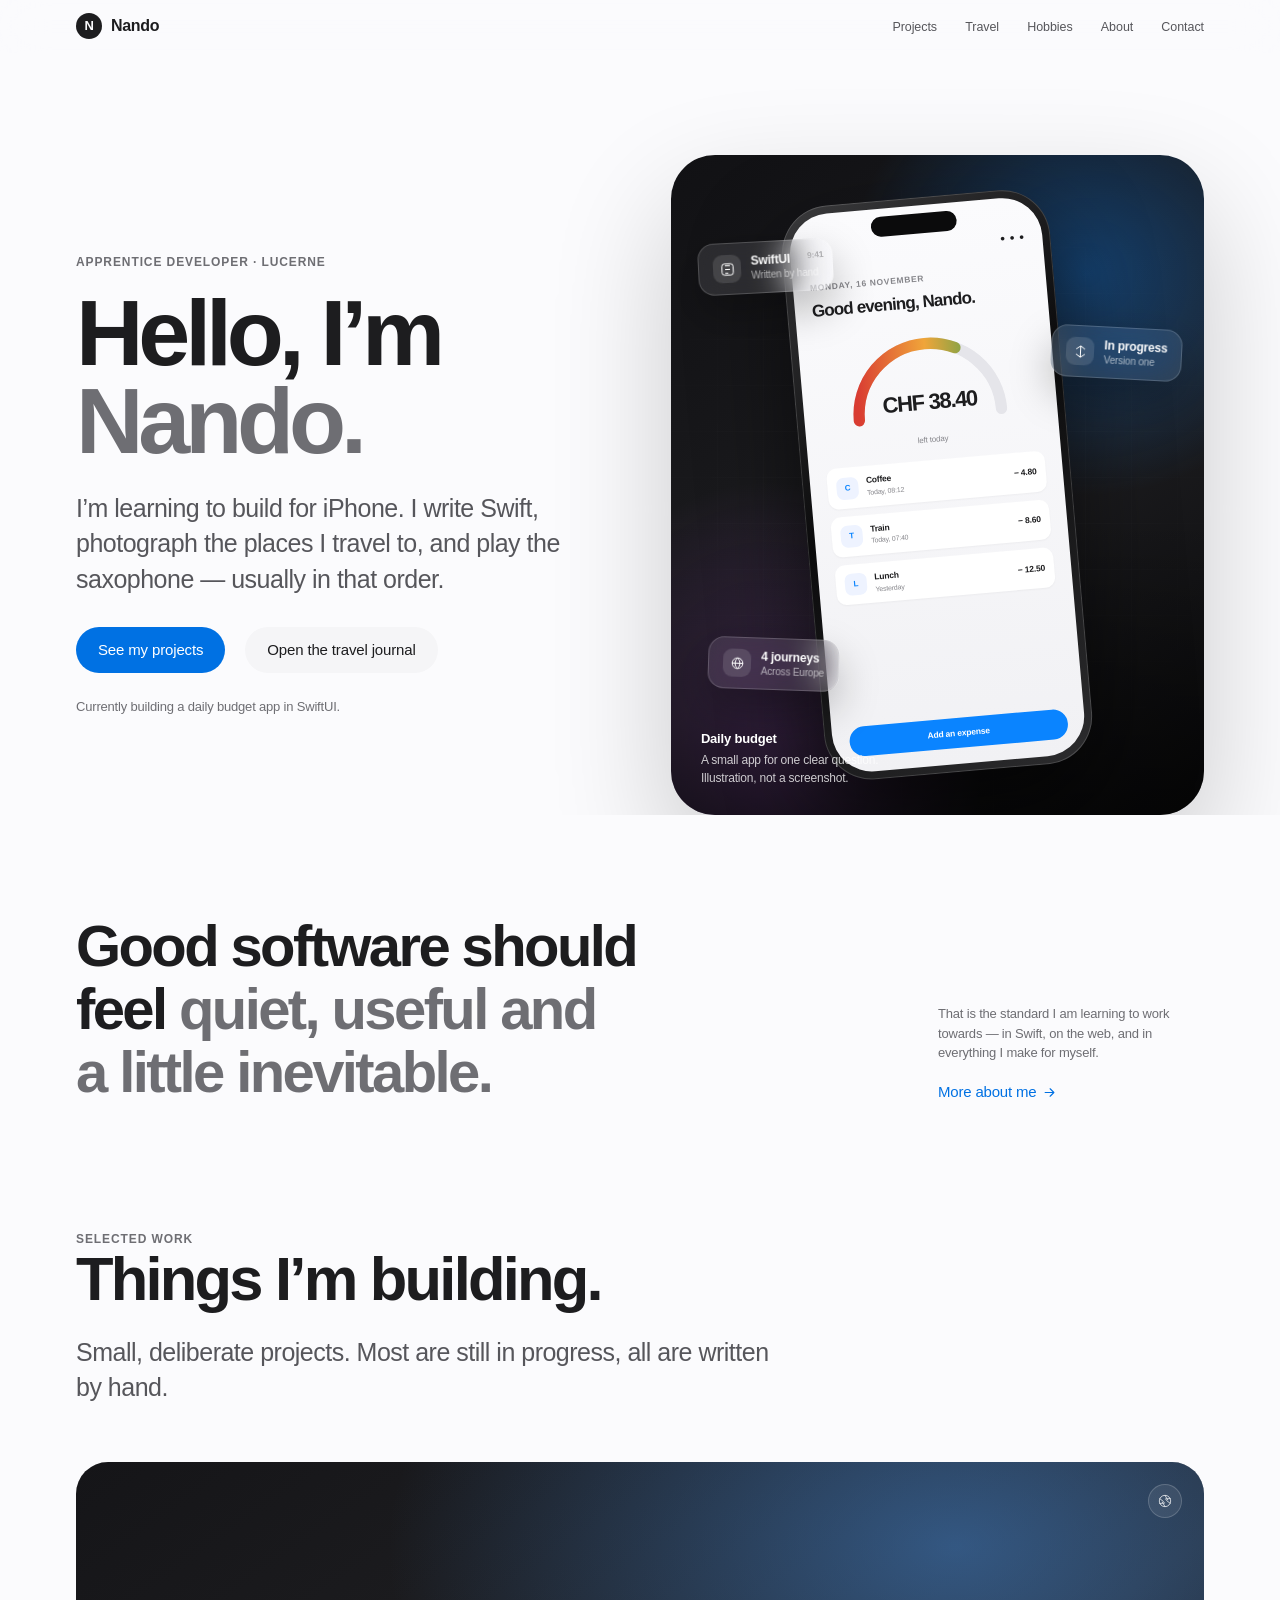
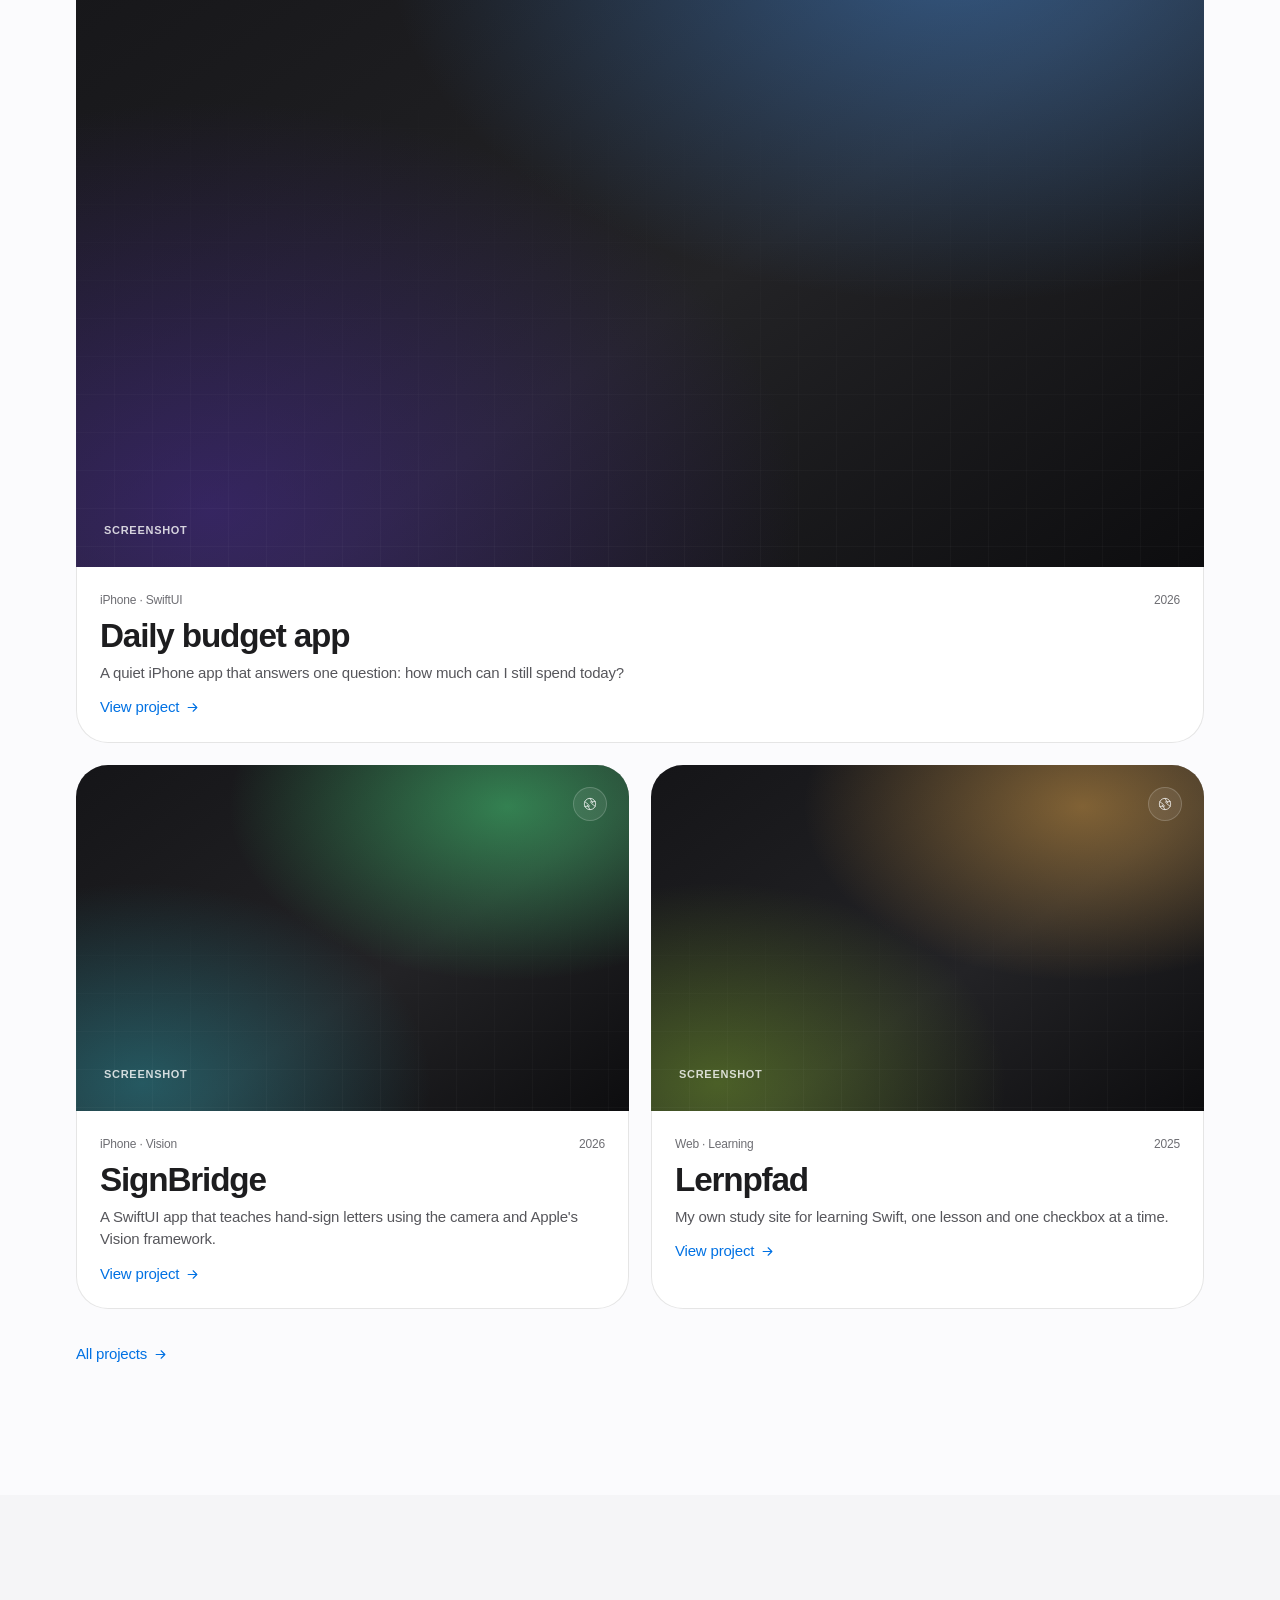
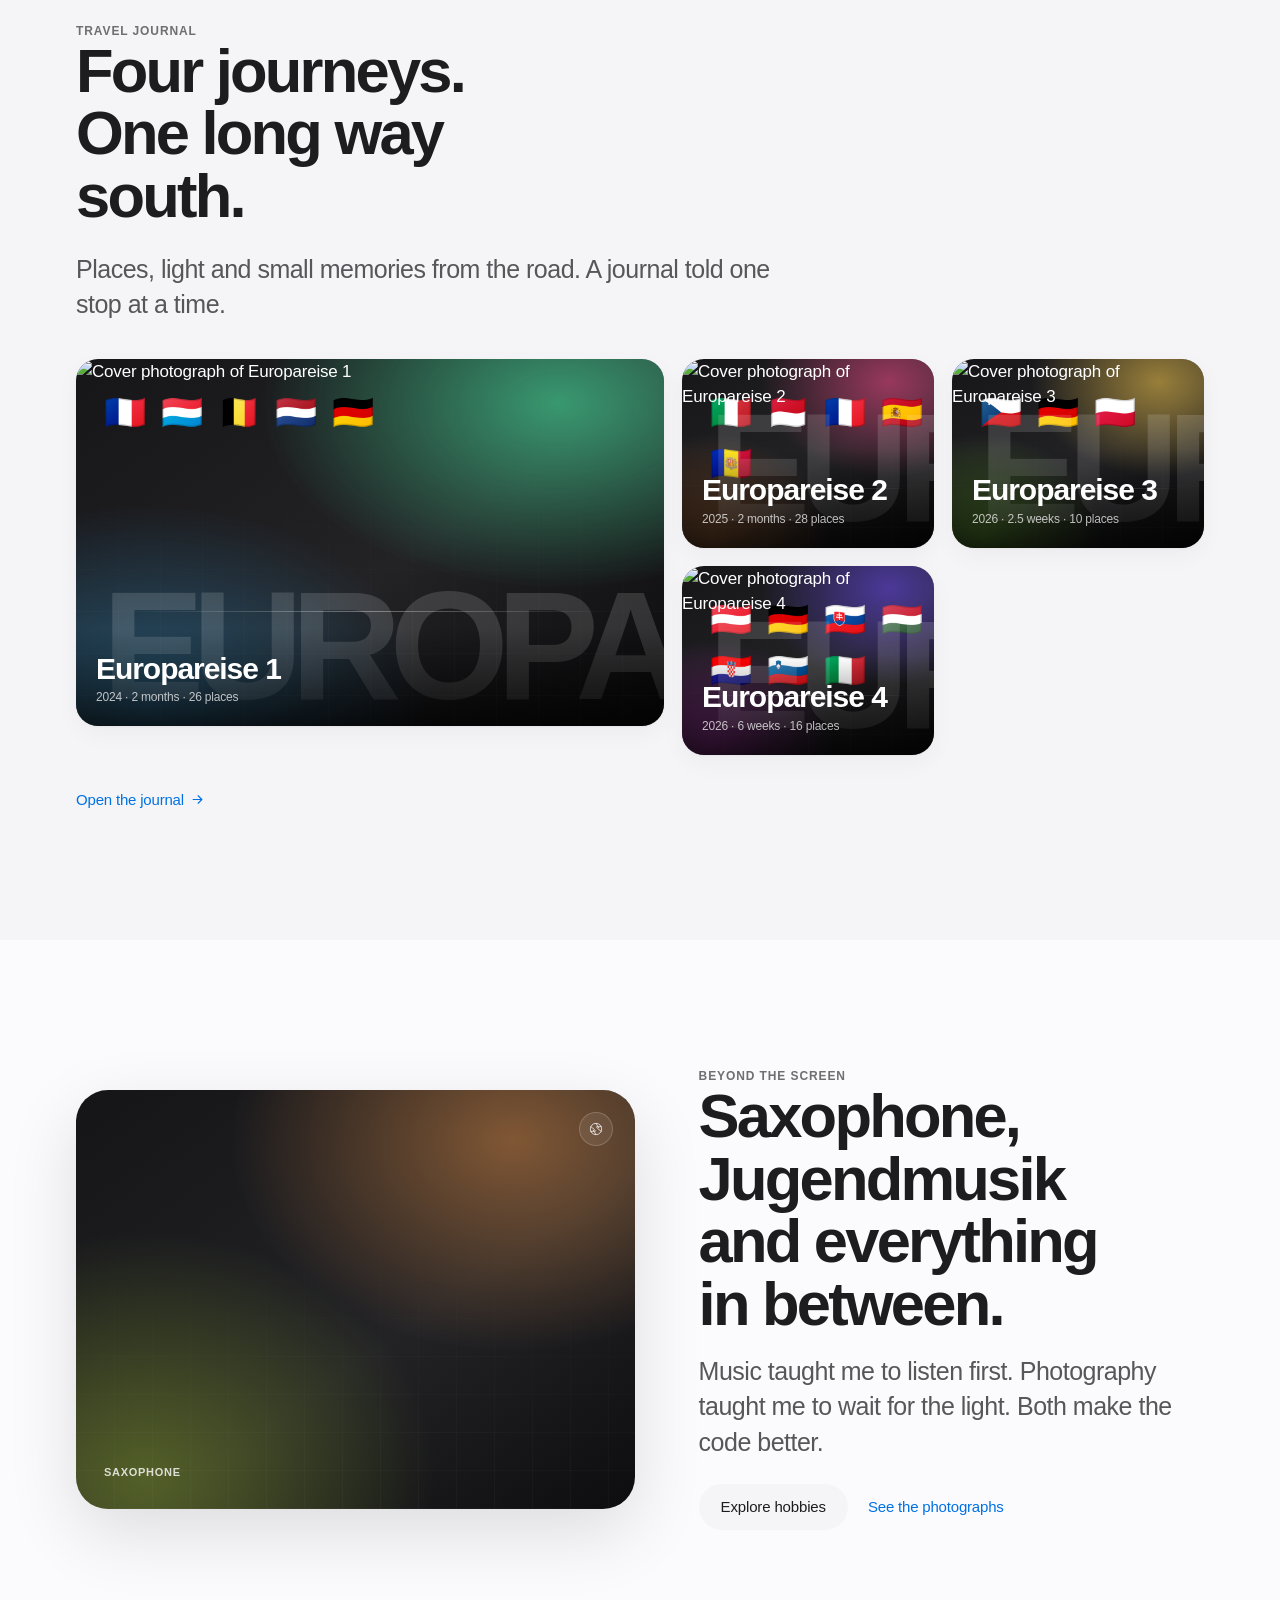
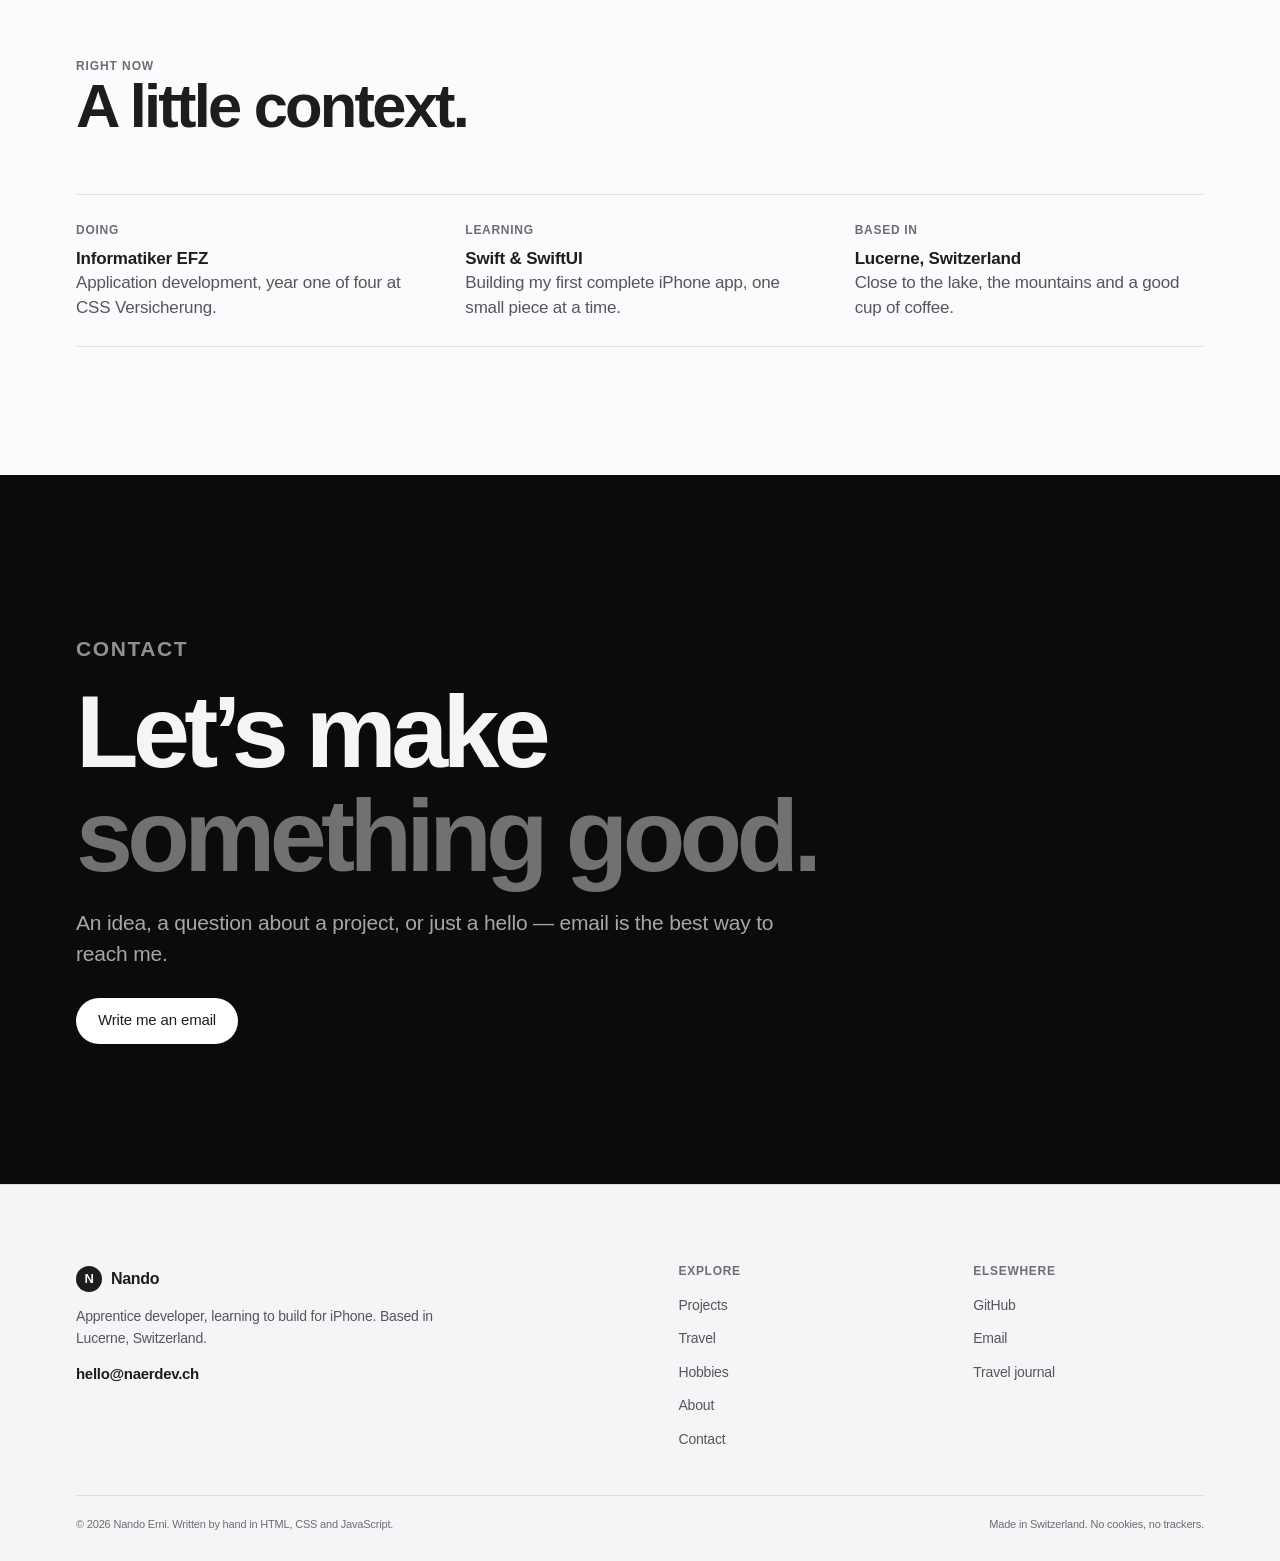
==== commit be18a7b8: "Remove decorative numbering and dot markers" ====
--- a/index.html
+++ b/index.html
@@ -17,7 +17,7 @@
 <meta property="og:url" content="https://naerdev.ch/">
 <meta property="og:image" content="https://naerdev.ch/images/og.png">
 <meta name="twitter:card" content="summary_large_image">
-<link rel="stylesheet" href="css/style.css?v=20261116h">
+<link rel="stylesheet" href="css/style.css?v=20261117a">
 <script type="application/ld+json">{"@context":"https://schema.org","@type":"Person","name":"Nando Erni","jobTitle":"Apprentice software developer","url":"https://naerdev.ch/","sameAs":["https://github.com/NandoErniDev"]}</script>
 </head>
 <body data-page="home">
@@ -28,14 +28,14 @@
   <section class="hero">
     <div class="wrap hero-grid">
       <div class="hero-copy">
-        <p class="eyebrow"><span class="dot" aria-hidden="true"></span>Apprentice developer · Lucerne</p>
+        <p class="eyebrow">Apprentice developer · Lucerne</p>
         <h1>Hello, I&rsquo;m<br><span class="soft">Nando.</span></h1>
         <p class="lede">I&rsquo;m learning to build for iPhone. I write Swift, photograph the places I travel to, and play the saxophone &mdash; usually in that order.</p>
         <div class="hero-actions">
           <a class="btn" href="projects.html">See my projects</a>
           <a class="btn secondary" href="travel.html">Open the travel journal</a>
         </div>
-        <p class="hero-note"><span class="dot" aria-hidden="true"></span>Currently building a daily budget app in SwiftUI.</p>
+        <p class="hero-note">Currently building a daily budget app in SwiftUI.</p>
       </div>
 
       <div class="hero-stage" aria-label="A preview of the daily budget app">
@@ -155,12 +155,12 @@
 </main>
 
 <footer class="site-footer" id="site-footer"></footer>
-<script src="content/site.js?v=20261116h"></script>
-<script src="js/main.js?v=20261116h"></script>
-<script src="content/projects.js?v=20261116h"></script>
-<script src="js/projects.js?v=20261116h"></script>
-<script src="content/trips.js?v=20261116h"></script>
-<script src="content/photo-index.js?v=20261116h"></script>
-<script src="js/travel.js?v=20261116h"></script>
+<script src="content/site.js?v=20261117a"></script>
+<script src="js/main.js?v=20261117a"></script>
+<script src="content/projects.js?v=20261117a"></script>
+<script src="js/projects.js?v=20261117a"></script>
+<script src="content/trips.js?v=20261117a"></script>
+<script src="content/photo-index.js?v=20261117a"></script>
+<script src="js/travel.js?v=20261117a"></script>
 </body>
 </html>
--- a/css/style.css
+++ b/css/style.css
@@ -110,7 +110,6 @@
   font-size: 12px; font-weight: 600; line-height: 1.4;
   letter-spacing: .075em; text-transform: uppercase; color: var(--ink-3);
 }
-.eyebrow .dot { width: 6px; height: 6px; border-radius: 50%; background: var(--green); }
 .prose { max-width: 42em; }
 .prose p + p { margin-top: 1.1em; }
 .prose strong { font-weight: 600; color: var(--ink); }
@@ -207,7 +206,6 @@
 .hero .lede { margin-top: 26px; max-width: 33em; }
 .hero-actions { display: flex; flex-wrap: wrap; align-items: center; gap: 12px 20px; margin-top: 30px; }
 .hero-note { display: flex; align-items: center; gap: 8px; margin-top: 24px; color: var(--ink-3); font-size: 13px; }
-.hero-note .dot { width: 6px; height: 6px; border-radius: 50%; background: var(--green); box-shadow: 0 0 0 4px color-mix(in srgb, var(--green) 15%, transparent); }
 @media (min-width: 960px) { .hero-grid { grid-template-columns: 1.02fr .98fr; gap: 40px; } .hero h1 { font-size: clamp(64px, 7.3vw, 112px); } }
 
 .hero-stage {
@@ -405,7 +403,6 @@
 .page-hero .lede { margin-top: 24px; }
 .page-hero-meta { display: flex; flex-wrap: wrap; gap: 10px 18px; margin-top: 28px; color: var(--ink-3); font-size: 13px; }
 .page-hero-meta span { display: inline-flex; align-items: center; gap: 7px; }
-.page-hero-meta .dot { width: 5px; height: 5px; border-radius: 50%; background: var(--ink-3); }
 
 .empty { padding: 24px 0; color: var(--ink-3); }
 #gauge-arc { transition: stroke-dashoffset 1.6s var(--ease); }
@@ -428,14 +425,12 @@
 .project { display: grid; gap: 28px; padding-top: clamp(28px, 4vw, 48px); border-top: 1px solid var(--line); scroll-margin-top: calc(var(--header) + 24px); }
 .project[hidden] { display: none; }
 .project-head { display: grid; gap: 14px; align-items: start; }
-.project-index { color: var(--ink-3); font-size: 12px; font-weight: 600; font-variant-numeric: tabular-nums; letter-spacing: .06em; }
 .project-kicker { color: var(--ink-3); font-size: 12px; font-weight: 600; letter-spacing: .06em; text-transform: uppercase; }
 .project h2 { margin-top: 6px; font-size: clamp(38px, 5.6vw, 76px); }
 .project-summary { margin-top: 12px; max-width: 34em; color: var(--ink-2); font-size: clamp(17px, 1.9vw, 21px); line-height: 1.45; }
 .project-status { justify-self: start; display: inline-flex; align-items: center; gap: 7px; padding: 5px 10px; border-radius: 999px; background: var(--bg-2); color: var(--ink-2); font-size: 12px; font-weight: 500; }
-.project-status .dot { width: 6px; height: 6px; border-radius: 50%; background: var(--green); }
 @media (min-width: 900px) {
-  .project-head { grid-template-columns: 64px minmax(0, 1fr) auto; gap: 24px; }
+  .project-head { grid-template-columns: minmax(0, 1fr) auto; gap: 24px; }
   .project-status { margin-top: 6px; }
 }
 .project-showcase { display: grid; gap: 16px; }
@@ -529,11 +524,7 @@
 }
 .cover-art .cover-flags { position: absolute; top: clamp(18px, 3vw, 28px); left: clamp(18px, 3vw, 28px); font-size: clamp(22px, 3vw, 34px); letter-spacing: .08em; }
 .cover-art .cover-word { position: absolute; left: clamp(16px, 3vw, 26px); bottom: clamp(10px, 2vw, 18px); color: rgba(255,255,255,.14); font-size: clamp(76px, 12vw, 156px); font-weight: 700; line-height: .8; letter-spacing: -.08em; }
-.cover-art .cover-no { position: absolute; top: clamp(18px, 3vw, 28px); right: clamp(18px, 3vw, 28px); color: rgba(255,255,255,.55); font-size: 12px; font-weight: 600; letter-spacing: .08em; }
 .cover-art .cover-line { position: absolute; left: 10%; right: 10%; bottom: 31%; height: 1px; background: linear-gradient(90deg, transparent, rgba(255,255,255,.34), transparent); }
-.cover-art .cover-line::before, .cover-art .cover-line::after { content: ""; position: absolute; top: -3px; width: 7px; height: 7px; border-radius: 50%; background: rgba(255,255,255,.65); box-shadow: 0 0 0 4px rgba(255,255,255,.10); }
-.cover-art .cover-line::before { left: 8%; }
-.cover-art .cover-line::after { right: 4%; }
 .journey-info { display: grid; gap: 7px; }
 .journey-meta { display: flex; align-items: center; justify-content: space-between; gap: 16px; color: var(--ink-3); font-size: 12px; }
 .journey-card h2 { font-size: clamp(28px, 3.6vw, 44px); }
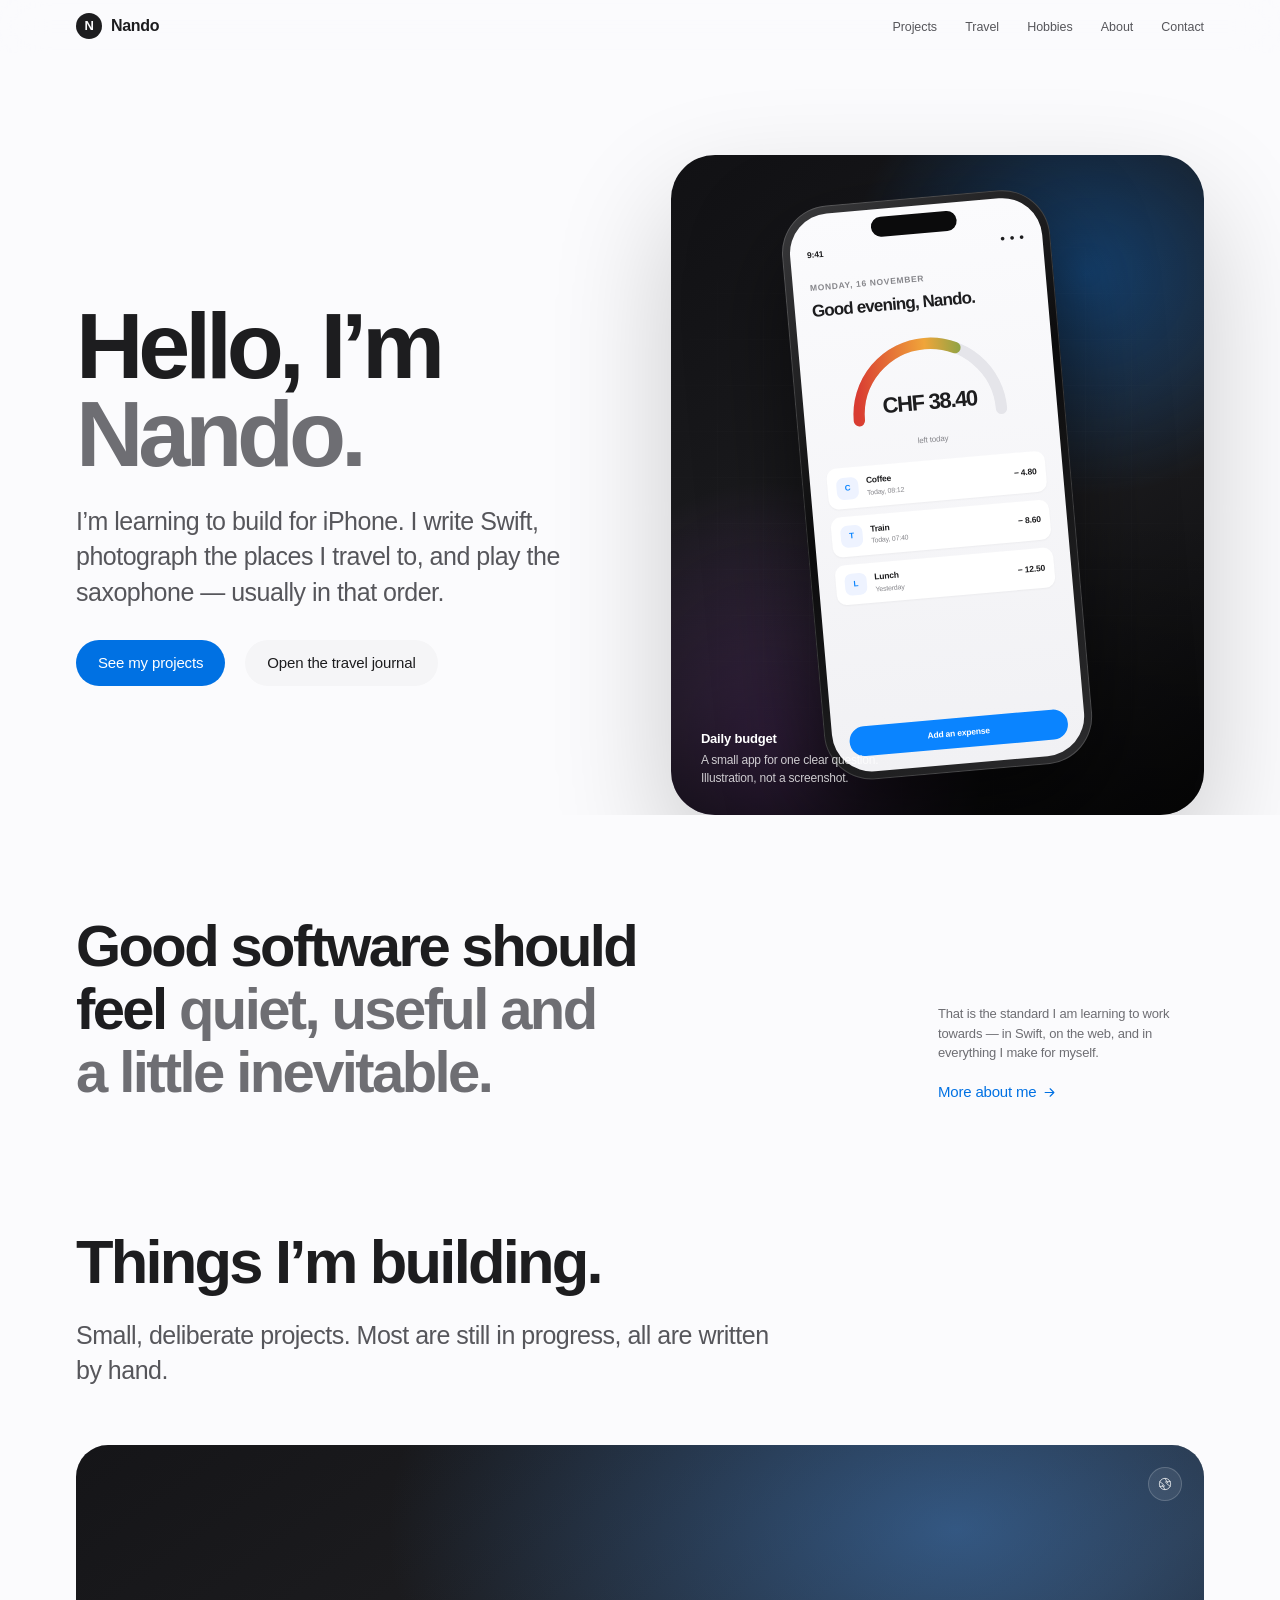
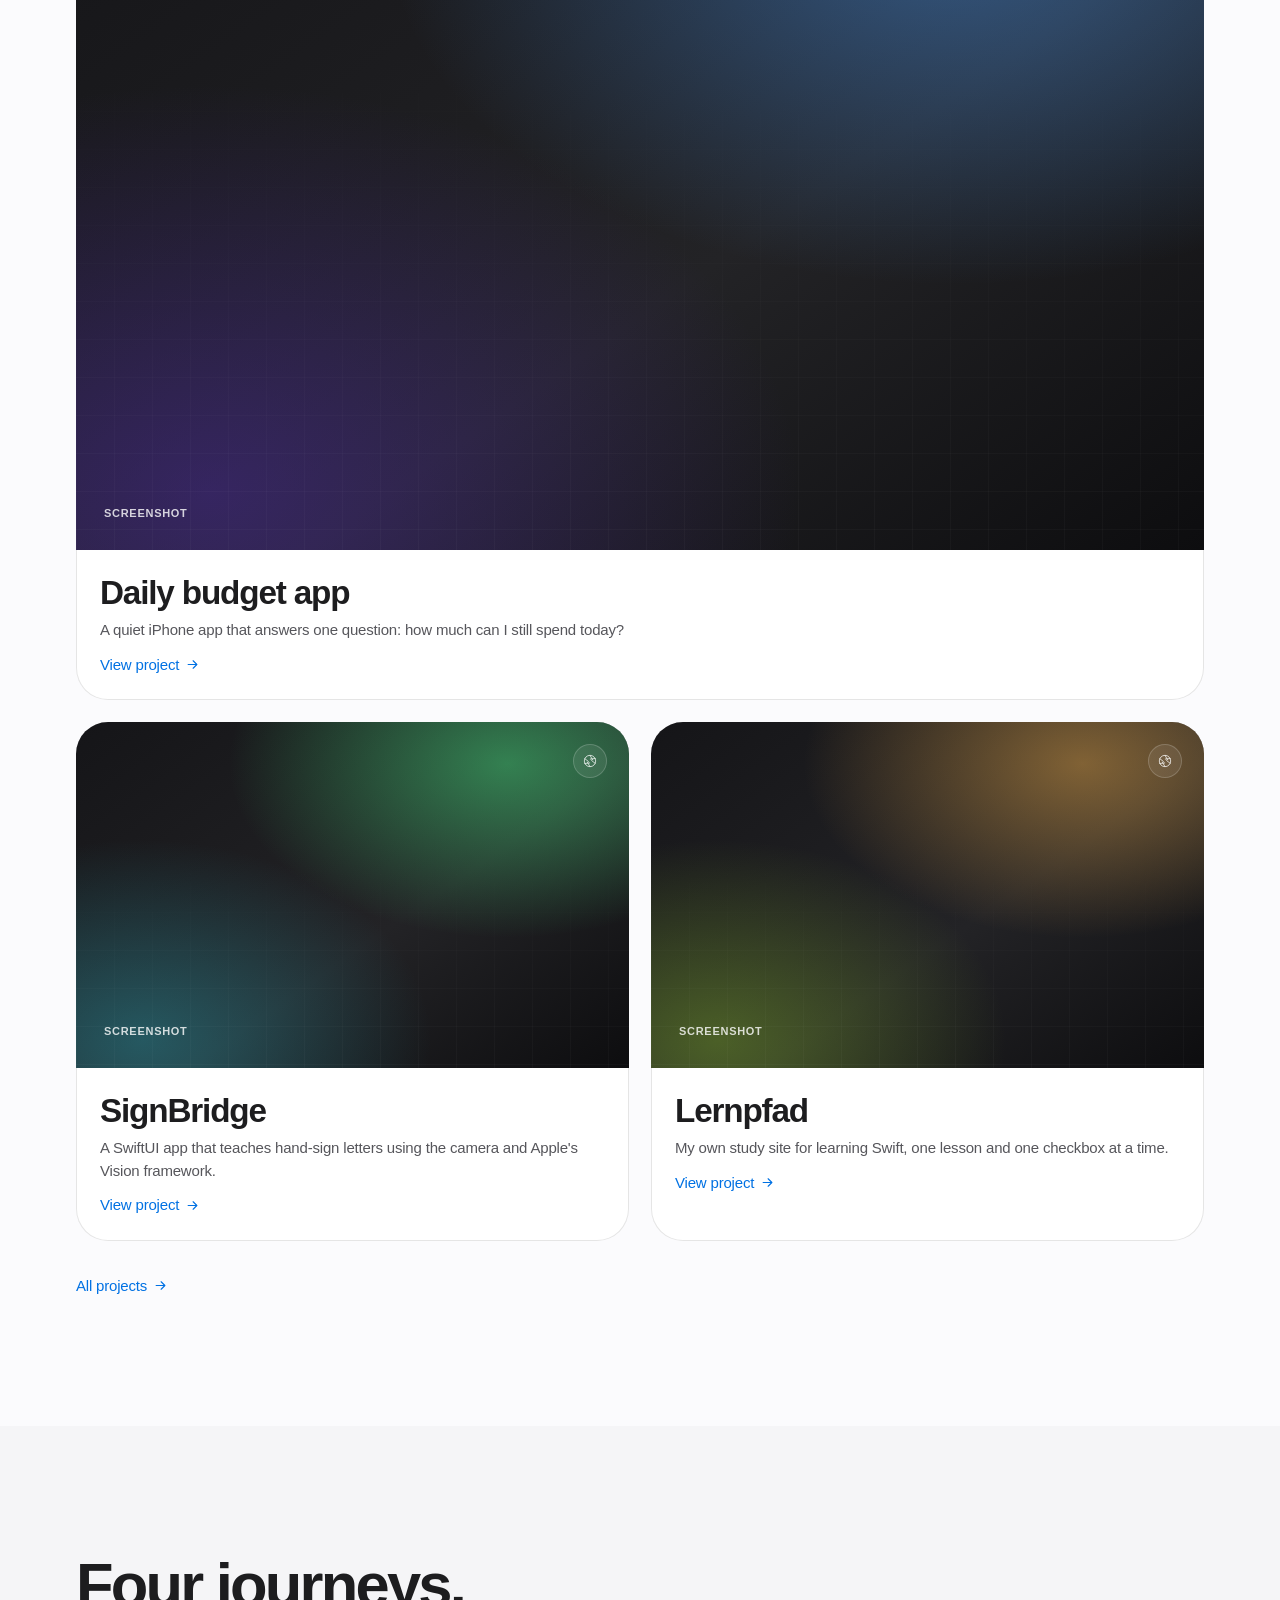
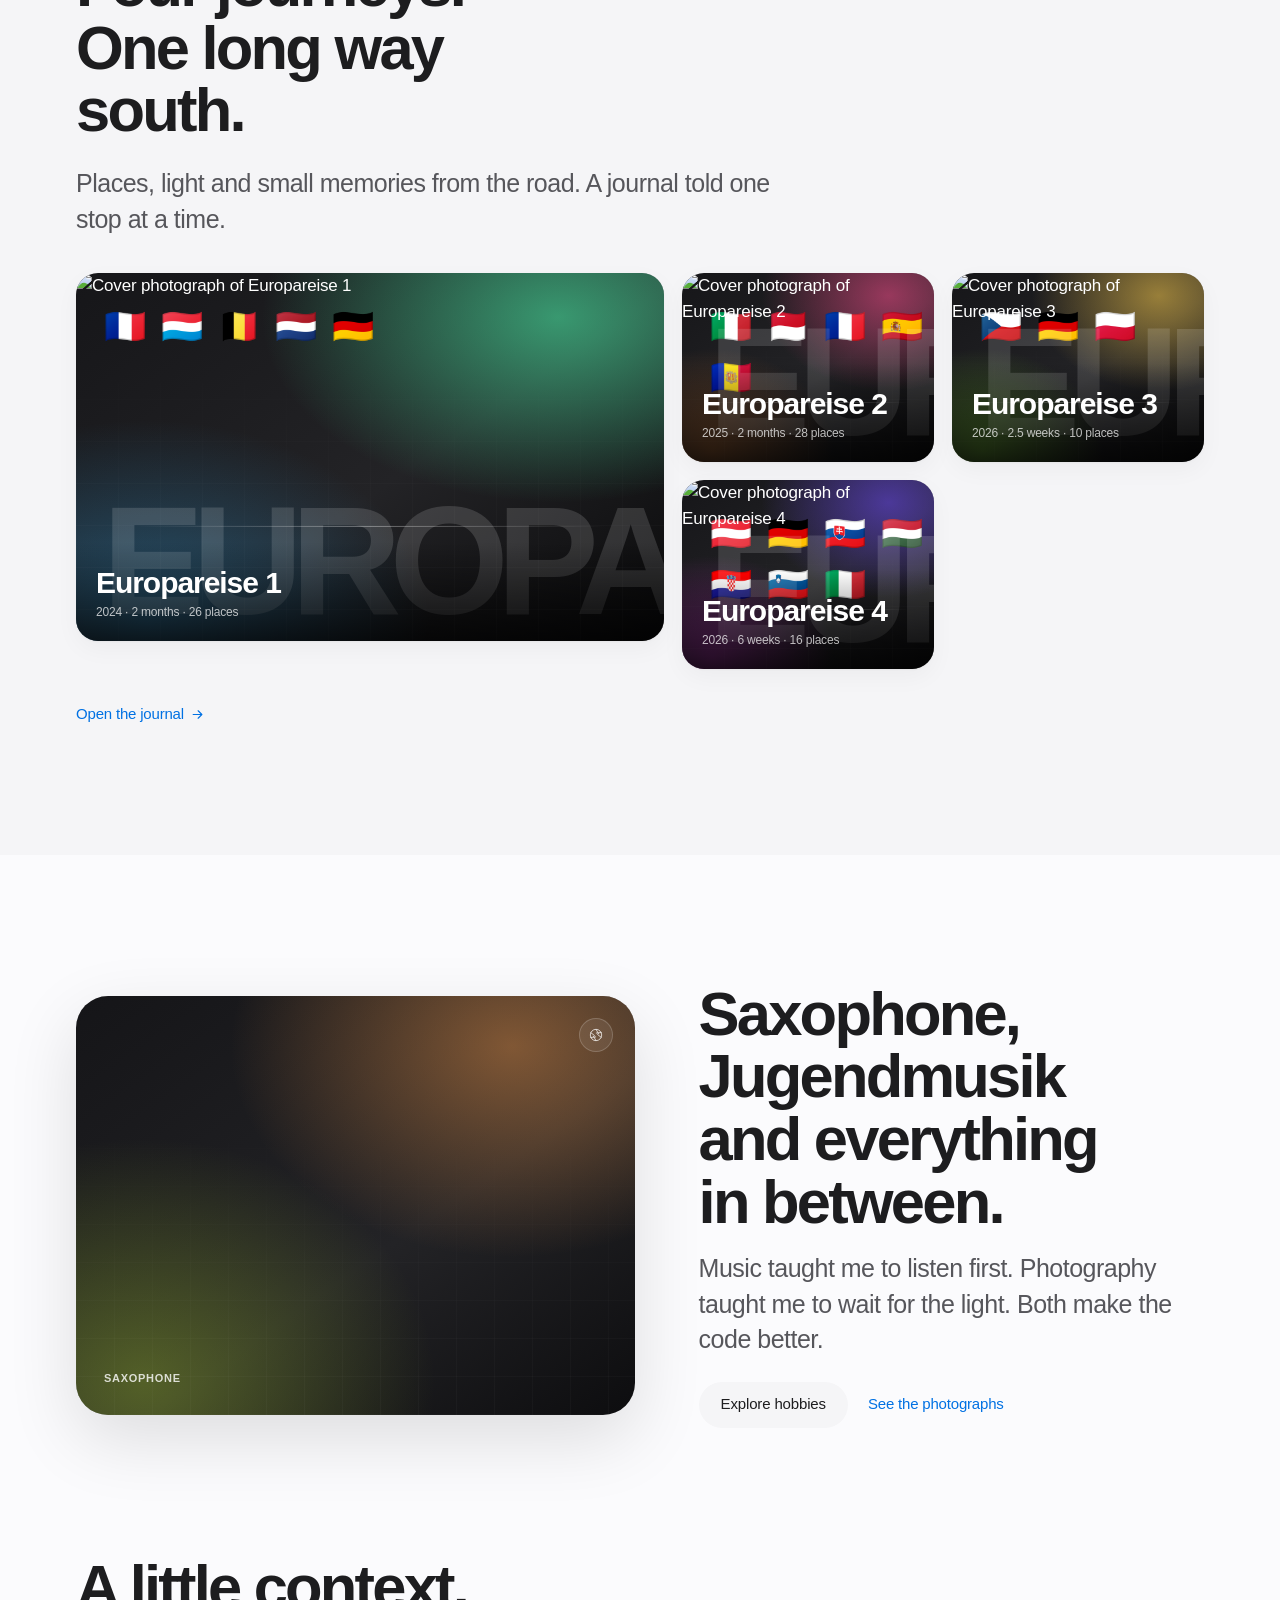
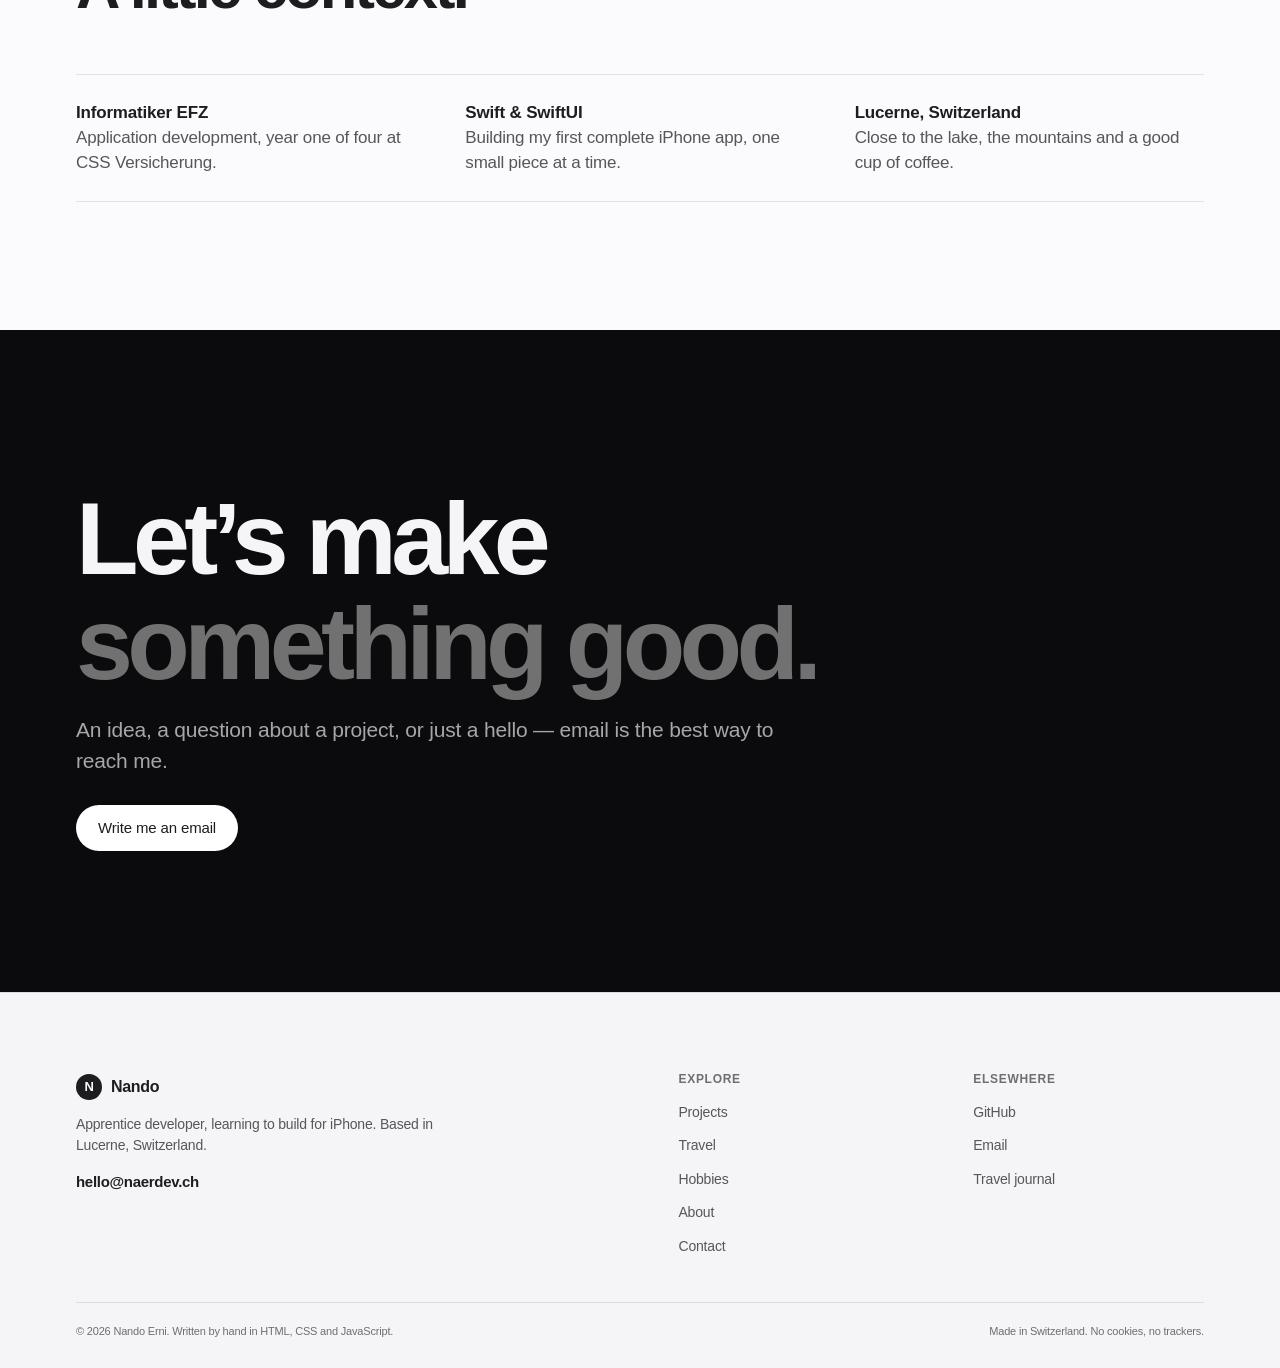
==== commit b83801b4: "Strip the small uppercase labels and glass chips Remove the eyebrow labels, hero glass cards, projec" ====
--- a/index.html
+++ b/index.html
@@ -17,7 +17,7 @@
 <meta property="og:url" content="https://naerdev.ch/">
 <meta property="og:image" content="https://naerdev.ch/images/og.png">
 <meta name="twitter:card" content="summary_large_image">
-<link rel="stylesheet" href="css/style.css?v=20261117a">
+<link rel="stylesheet" href="css/style.css?v=20261117b">
 <script type="application/ld+json">{"@context":"https://schema.org","@type":"Person","name":"Nando Erni","jobTitle":"Apprentice software developer","url":"https://naerdev.ch/","sameAs":["https://github.com/NandoErniDev"]}</script>
 </head>
 <body data-page="home">
@@ -28,14 +28,12 @@
   <section class="hero">
     <div class="wrap hero-grid">
       <div class="hero-copy">
-        <p class="eyebrow">Apprentice developer · Lucerne</p>
         <h1>Hello, I&rsquo;m<br><span class="soft">Nando.</span></h1>
         <p class="lede">I&rsquo;m learning to build for iPhone. I write Swift, photograph the places I travel to, and play the saxophone &mdash; usually in that order.</p>
         <div class="hero-actions">
           <a class="btn" href="projects.html">See my projects</a>
           <a class="btn secondary" href="travel.html">Open the travel journal</a>
         </div>
-        <p class="hero-note">Currently building a daily budget app in SwiftUI.</p>
       </div>
 
       <div class="hero-stage" aria-label="A preview of the daily budget app">
@@ -69,18 +67,6 @@
           </div>
         </div>
 
-        <div class="float-card float-a">
-          <span class="mini" aria-hidden="true"><svg viewBox="0 0 24 24" fill="none" stroke="currentColor" stroke-width="1.6"><path d="M8 6h8M8 12h8M8 18h5"/><rect x="3" y="3" width="18" height="18" rx="4"/></svg></span>
-          <span><b>SwiftUI</b><small>Written by hand</small></span>
-        </div>
-        <div class="float-card float-b">
-          <span class="mini" aria-hidden="true"><svg viewBox="0 0 24 24" fill="none" stroke="currentColor" stroke-width="1.6"><path d="M12 3v18M5 8l7-5 7 5M5 16l7 5 7-5"/></svg></span>
-          <span><b>In progress</b><small>Version one</small></span>
-        </div>
-        <div class="float-card float-c">
-          <span class="mini" aria-hidden="true"><svg viewBox="0 0 24 24" fill="none" stroke="currentColor" stroke-width="1.6"><circle cx="12" cy="12" r="8.5"/><path d="M3.5 12h17M12 3.5c2.5 2.4 3.8 5.3 3.8 8.5s-1.3 6.1-3.8 8.5c-2.5-2.4-3.8-5.3-3.8-8.5S9.5 5.9 12 3.5z"/></svg></span>
-          <span><b>4 journeys</b><small>Across Europe</small></span>
-        </div>
         <p class="stage-caption"><strong>Daily budget</strong>A small app for one clear question. Illustration, not a screenshot.</p>
       </div>
     </div>
@@ -99,7 +85,7 @@
   <section class="section" id="work">
     <div class="wrap">
       <div class="section-head" data-reveal>
-        <div><p class="eyebrow">Selected work</p><h2>Things I&rsquo;m building.</h2></div>
+        <div><h2>Things I&rsquo;m building.</h2></div>
         <p class="lede">Small, deliberate projects. Most are still in progress, all are written by hand.</p>
       </div>
       <div class="home-projects" id="home-projects"></div>
@@ -110,7 +96,7 @@
   <section class="travel-band">
     <div class="wrap">
       <div class="section-head" data-reveal>
-        <div><p class="eyebrow">Travel journal</p><h2>Four journeys.<br>One long way south.</h2></div>
+        <div><h2>Four journeys.<br>One long way south.</h2></div>
         <p class="lede">Places, light and small memories from the road. A journal told one stop at a time.</p>
       </div>
       <div class="home-travel" id="home-travel"></div>
@@ -122,7 +108,6 @@
     <div class="wrap hobby-teaser">
       <div data-slot="images/hobbies/saxophon.jpg" data-alt="Nando playing the saxophone" data-ratio="4/3" data-label="Saxophone" data-tone="28" data-reveal></div>
       <div class="hobby-teaser-copy" data-reveal data-delay="1">
-        <p class="eyebrow">Beyond the screen</p>
         <h2>Saxophone, Jugendmusik and everything in between.</h2>
         <p class="lede">Music taught me to listen first. Photography taught me to wait for the light. Both make the code better.</p>
         <div class="hero-actions">
@@ -135,18 +120,17 @@
 
   <section class="section">
     <div class="wrap">
-      <div class="section-head" data-reveal><div><p class="eyebrow">Right now</p><h2>A little context.</h2></div></div>
-      <dl class="now-grid" data-reveal>
-        <div><dt>Doing</dt><dd><strong>Informatiker EFZ</strong><br>Application development, year one of four<span data-employer></span>.</dd></div>
-        <div><dt>Learning</dt><dd><strong>Swift &amp; SwiftUI</strong><br>Building my first complete iPhone app, one small piece at a time.</dd></div>
-        <div><dt>Based in</dt><dd><strong>Lucerne, Switzerland</strong><br>Close to the lake, the mountains and a good cup of coffee.</dd></div>
-      </dl>
+      <div class="section-head" data-reveal><div><h2>A little context.</h2></div></div>
+      <div class="now-grid" data-reveal>
+        <div><p><strong>Informatiker EFZ</strong><br>Application development, year one of four<span data-employer></span>.</p></div>
+        <div><p><strong>Swift &amp; SwiftUI</strong><br>Building my first complete iPhone app, one small piece at a time.</p></div>
+        <div><p><strong>Lucerne, Switzerland</strong><br>Close to the lake, the mountains and a good cup of coffee.</p></div>
+      </div>
     </div>
   </section>
 
   <section class="contact-band">
     <div class="wrap" data-reveal>
-      <p class="eyebrow">Contact</p>
       <h2>Let&rsquo;s make<br><span class="soft">something good.</span></h2>
       <p>An idea, a question about a project, or just a hello &mdash; email is the best way to reach me.</p>
       <a class="btn" href="mailto:hello@naerdev.ch">Write me an email</a>
@@ -155,12 +139,12 @@
 </main>
 
 <footer class="site-footer" id="site-footer"></footer>
-<script src="content/site.js?v=20261117a"></script>
-<script src="js/main.js?v=20261117a"></script>
-<script src="content/projects.js?v=20261117a"></script>
-<script src="js/projects.js?v=20261117a"></script>
-<script src="content/trips.js?v=20261117a"></script>
-<script src="content/photo-index.js?v=20261117a"></script>
-<script src="js/travel.js?v=20261117a"></script>
+<script src="content/site.js?v=20261117b"></script>
+<script src="js/main.js?v=20261117b"></script>
+<script src="content/projects.js?v=20261117b"></script>
+<script src="js/projects.js?v=20261117b"></script>
+<script src="content/trips.js?v=20261117b"></script>
+<script src="content/photo-index.js?v=20261117b"></script>
+<script src="js/travel.js?v=20261117b"></script>
 </body>
 </html>
--- a/css/style.css
+++ b/css/style.css
@@ -105,11 +105,6 @@
 }
 .muted { color: var(--ink-3); }
 .small { font-size: 13px; line-height: 1.5; }
-.eyebrow {
-  display: flex; align-items: center; gap: 8px;
-  font-size: 12px; font-weight: 600; line-height: 1.4;
-  letter-spacing: .075em; text-transform: uppercase; color: var(--ink-3);
-}
 .prose { max-width: 42em; }
 .prose p + p { margin-top: 1.1em; }
 .prose strong { font-weight: 600; color: var(--ink); }
@@ -205,7 +200,6 @@
 .hero h1 .soft { color: var(--ink-3); }
 .hero .lede { margin-top: 26px; max-width: 33em; }
 .hero-actions { display: flex; flex-wrap: wrap; align-items: center; gap: 12px 20px; margin-top: 30px; }
-.hero-note { display: flex; align-items: center; gap: 8px; margin-top: 24px; color: var(--ink-3); font-size: 13px; }
 @media (min-width: 960px) { .hero-grid { grid-template-columns: 1.02fr .98fr; gap: 40px; } .hero h1 { font-size: clamp(64px, 7.3vw, 112px); } }
 
 .hero-stage {
@@ -267,25 +261,8 @@
 .app-row small { display: block; margin-top: 1px; color: #86868b; font-size: 7px; }
 .app-row .amt { font-size: 8.5px; font-weight: 600; font-variant-numeric: tabular-nums; }
 .app-add { margin-top: auto; display: flex; align-items: center; justify-content: center; height: 30px; border-radius: 999px; background: #0a84ff; color: #fff; font-size: 8.5px; font-weight: 600; }
-.float-card {
-  position: absolute; z-index: 4; display: flex; align-items: center; gap: 10px;
-  padding: 11px 14px; border-radius: 16px;
-  background: rgba(255,255,255,.10); border: 1px solid rgba(255,255,255,.18);
-  -webkit-backdrop-filter: blur(18px) saturate(160%); backdrop-filter: blur(18px) saturate(160%);
-  color: #fff; box-shadow: 0 18px 40px rgba(0,0,0,.25); font-size: 12px; line-height: 1.2;
-}
-.float-card b { display: block; font-size: 12px; font-weight: 600; }
-.float-card small { display: block; margin-top: 2px; color: rgba(255,255,255,.62); font-size: 10px; }
-.float-card .mini { display: grid; place-items: center; width: 28px; height: 28px; border-radius: 9px; background: rgba(255,255,255,.12); }
-.float-card .mini svg { width: 15px; height: 15px; }
-.float-a { top: 13%; left: 5%; rotate: -3deg; }
-.float-b { top: 26%; right: 4%; rotate: 3deg; }
-.float-c { bottom: 19%; left: 7%; rotate: 2deg; }
 @media (max-width: 899px) {
   .hero-stage { min-height: 500px; }
-  .float-a { top: 8%; left: 3%; }
-  .float-b { top: 12%; right: 3%; }
-  .float-c { bottom: 8%; left: 5%; }
   .phone { width: clamp(205px, 56vw, 250px); }
 }
 
@@ -356,7 +333,6 @@
 .project-card:hover { text-decoration: none; transform: translateY(-4px); box-shadow: inset 0 0 0 1px var(--line), var(--shadow); }
 .project-card .media { border-radius: 0; }
 .project-card-body { display: flex; flex-direction: column; gap: 8px; padding: 24px; }
-.project-card-meta { display: flex; align-items: center; justify-content: space-between; gap: 14px; color: var(--ink-3); font-size: 12px; }
 .project-card h3 { font-size: clamp(24px, 2.6vw, 34px); }
 .project-card p { color: var(--ink-2); font-size: 15px; line-height: 1.5; max-width: 38em; }
 .project-card .text-link { margin-top: 4px; }
@@ -385,12 +361,10 @@
 .now-grid { display: grid; gap: 1px; background: var(--line); border-top: 1px solid var(--line); border-bottom: 1px solid var(--line); }
 .now-grid > div { padding: 26px 0; background: var(--bg); }
 @media (min-width: 760px) { .now-grid { grid-template-columns: repeat(3, 1fr); column-gap: 40px; background: none; } .now-grid > div { border-top: 0; } }
-.now-grid dt { color: var(--ink-3); font-size: 12px; font-weight: 600; letter-spacing: .06em; text-transform: uppercase; }
-.now-grid dd { margin: 8px 0 0; font-size: 17px; line-height: 1.45; color: var(--ink-2); }
-.now-grid dd strong { color: var(--ink); font-weight: 600; }
+.now-grid p { margin: 0; font-size: 17px; line-height: 1.45; color: var(--ink-2); }
+.now-grid strong { color: var(--ink); font-weight: 600; }
 
 .contact-band { padding: clamp(72px, 11vw, 150px) 0; background: #0b0b0d; color: #f5f5f7; }
-.contact-band .eyebrow { color: rgba(255,255,255,.55); }
 .contact-band h2 { margin-top: 16px; font-size: clamp(44px, 8vw, 104px); letter-spacing: -.055em; }
 .contact-band h2 .soft { color: rgba(255,255,255,.42); }
 .contact-band p { margin-top: 18px; max-width: 34em; color: rgba(255,255,255,.64); font-size: clamp(17px, 2vw, 21px); }
@@ -425,7 +399,6 @@
 .project { display: grid; gap: 28px; padding-top: clamp(28px, 4vw, 48px); border-top: 1px solid var(--line); scroll-margin-top: calc(var(--header) + 24px); }
 .project[hidden] { display: none; }
 .project-head { display: grid; gap: 14px; align-items: start; }
-.project-kicker { color: var(--ink-3); font-size: 12px; font-weight: 600; letter-spacing: .06em; text-transform: uppercase; }
 .project h2 { margin-top: 6px; font-size: clamp(38px, 5.6vw, 76px); }
 .project-summary { margin-top: 12px; max-width: 34em; color: var(--ink-2); font-size: clamp(17px, 1.9vw, 21px); line-height: 1.45; }
 .project-status { justify-self: start; display: inline-flex; align-items: center; gap: 7px; padding: 5px 10px; border-radius: 999px; background: var(--bg-2); color: var(--ink-2); font-size: 12px; font-weight: 500; }
@@ -610,7 +583,6 @@
 .hobby-hero .lede { margin-top: 24px; }
 .hobby-feature { display: grid; gap: 28px; align-items: center; }
 .hobby-feature .media { border-radius: var(--r-lg); box-shadow: var(--shadow); }
-.hobby-feature-copy .eyebrow { margin-bottom: 12px; }
 .hobby-feature-copy h2 { font-size: clamp(34px, 4.8vw, 62px); }
 .hobby-feature-copy .lede { margin-top: 16px; }
 .hobby-feature-copy .prose { margin-top: 20px; }
